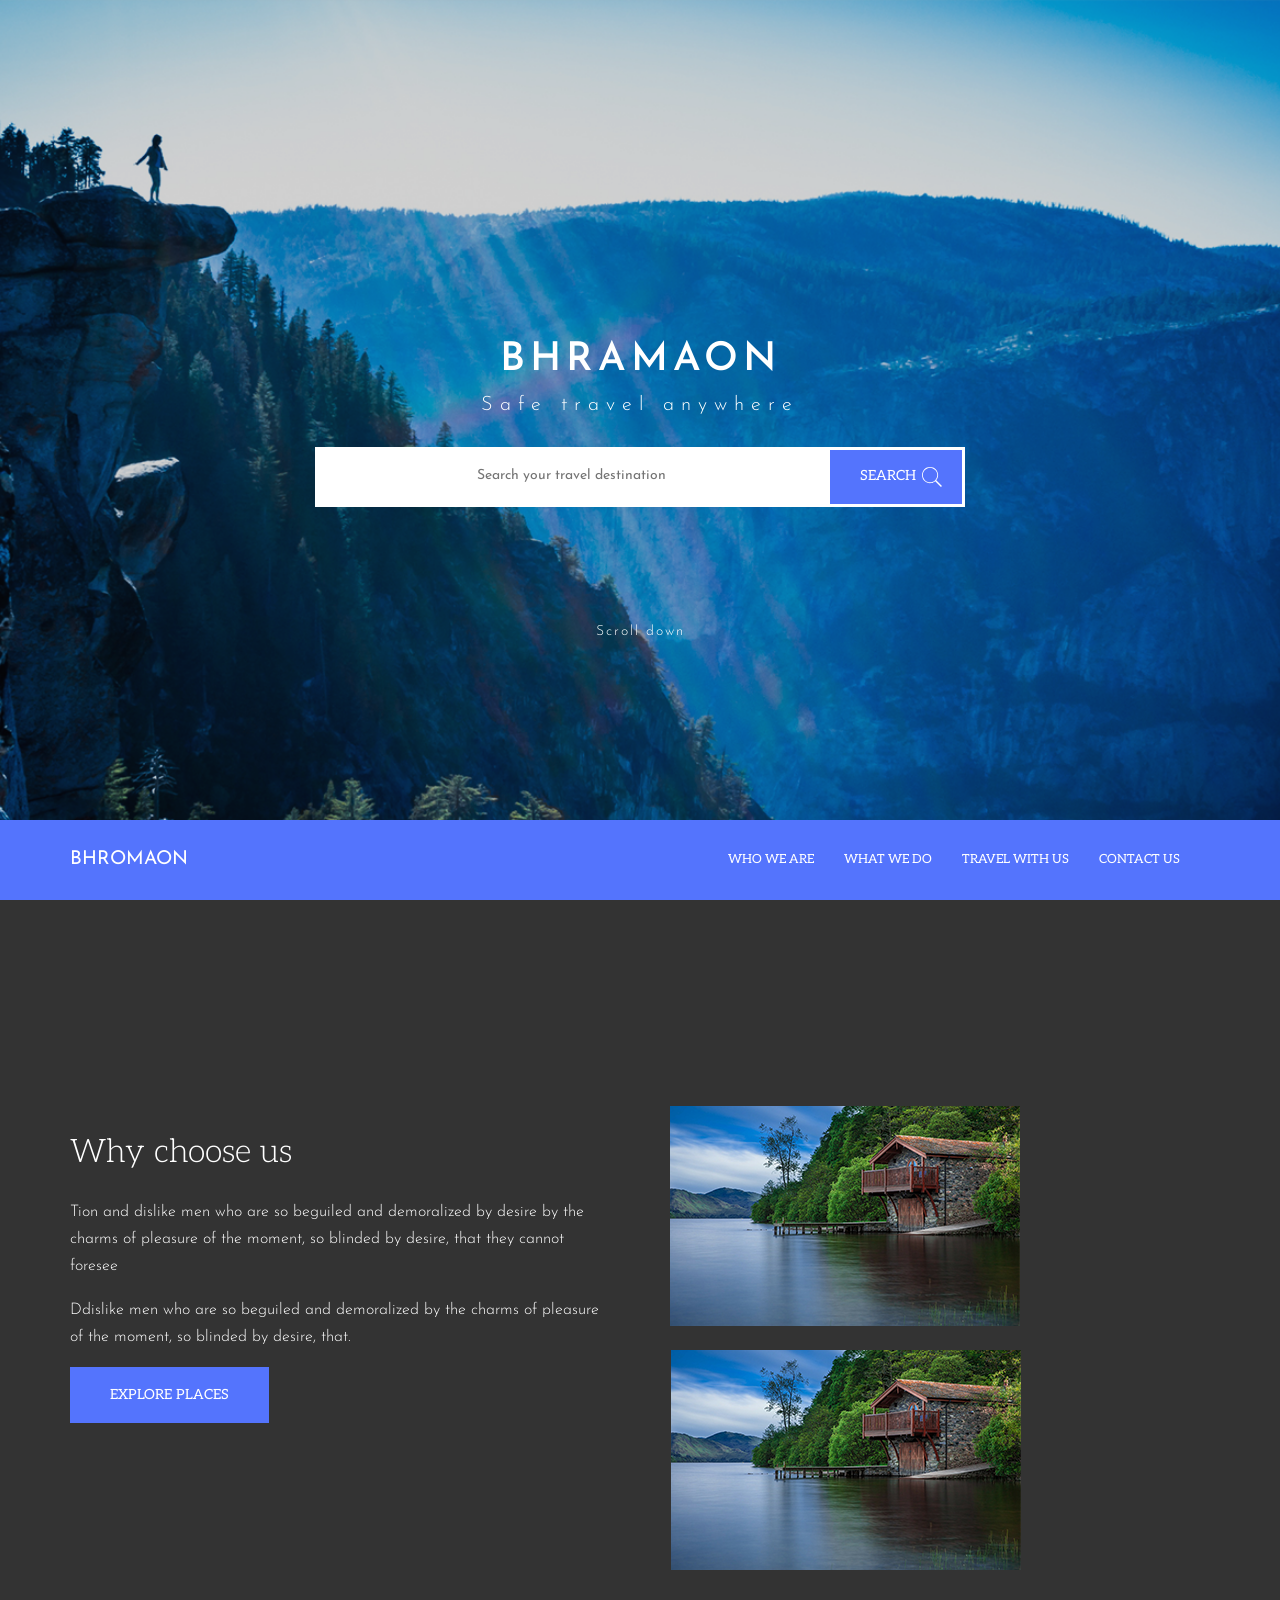
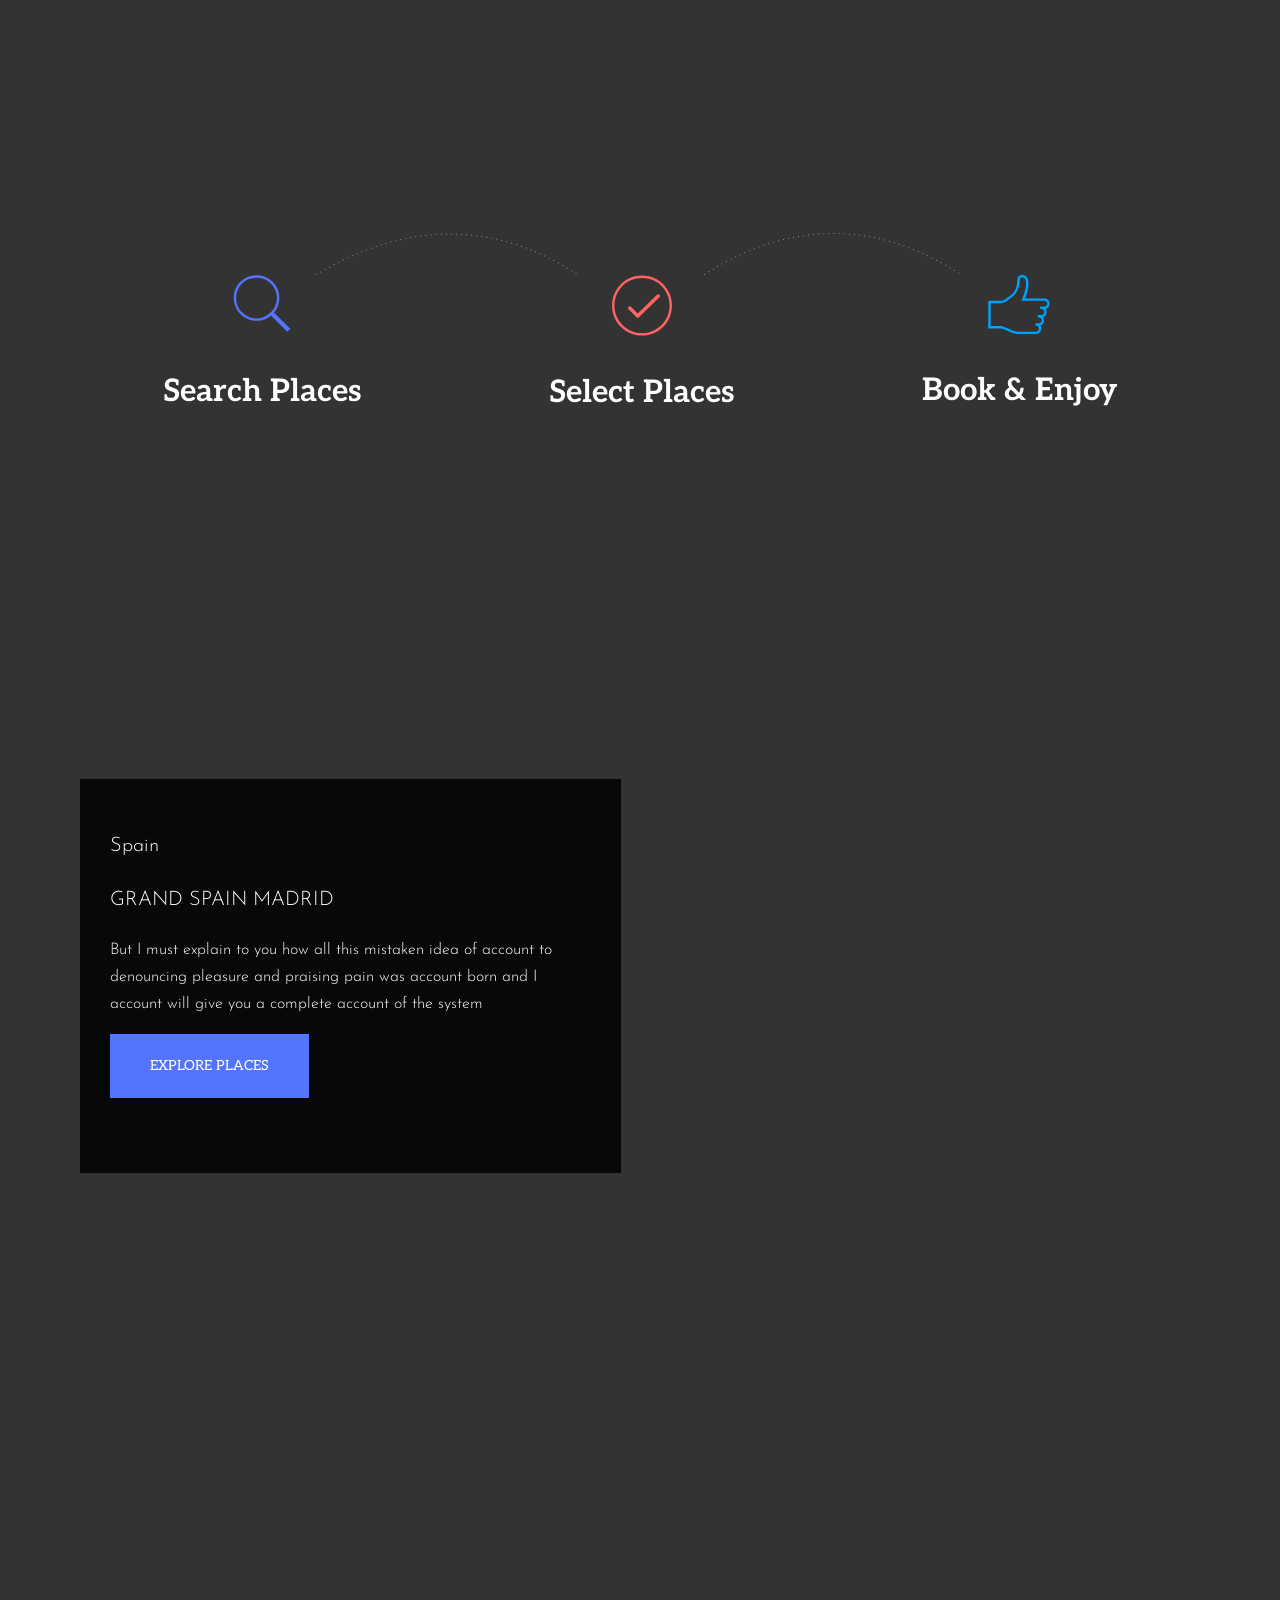
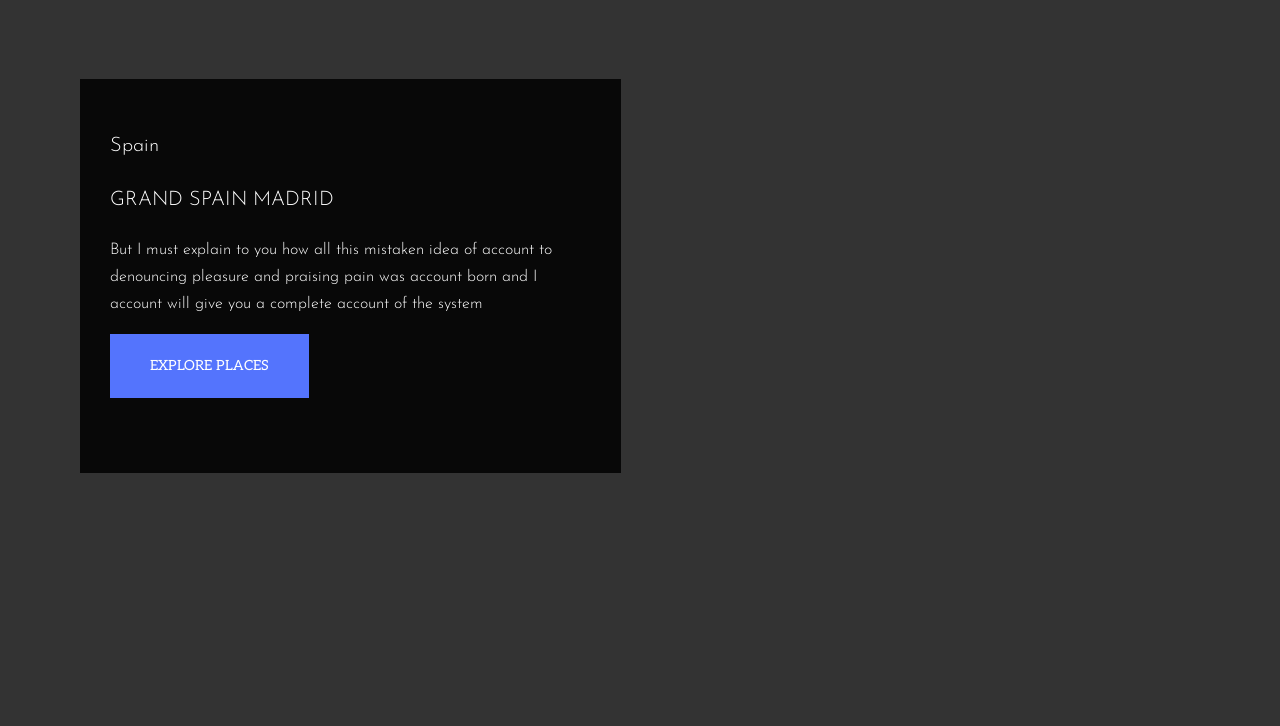
==== index.html @ 1f780def "first commit" ====
<!DOCTYPE html>
<html lang="en">
  <head>
    <meta charset="UTF-8" />
    <meta name="viewport" content="width=device-width, initial-scale=1.0" />
    <link
      rel="stylesheet"
      href="https://use.fontawesome.com/releases/v5.8.2/css/all.css"
    />
    <link rel="shortcut icon" href="favicon.ico" type="image/x-icon" />
    <link rel="stylesheet" href="./css/style.css" />
    <link
      href="https://fonts.googleapis.com/css2?family=Josefin+Sans:wght@300;400;600;700&display=swap"
      rel="stylesheet"
    />
    <link
      href="https://fonts.googleapis.com/css2?family=Aleo:wght@300;400&display=swap"
      rel="stylesheet"
    />
    <link rel="shortcut icon" href="favicon.ico" type="image/x-icon" />
    <link rel="stylesheet" href="./css/style.css" />
    <title>Document</title>
  </head>
  <body>
    <header
      class="header"
      style="background-image: url('pictures/header.png');"
    >
      <div class="container">
        <h1 class="header__title">
          Bhramaon <br />
          <span class="header__description">Safe travel anywhere</span>
        </h1>
        <div class="searchWrap">
          <form action="" class="search" method="POST">
            <input
              type="text"
              name=""
              id=""
              placeholder="Search your travel destination"
              class="search__input"
            />
            <button class="search__btn">
              search
              <svg width="20px" height="22px">
                <use xlink:href="#search"></use>
              </svg>
            </button>
          </form>
        </div>
        <div class="scroller">
          <a href="#" class="scroller__link">Scroll down</a>
        </div>
      </div>
    </header>
    <nav class="navigation">
      <div class="container">
        <a href="" class="navigation__logo-link">bhromaon</a>
        <ul class="navigation__list">
          <li class="navigation__item">
            <a href="" class="navigation__link">Who we are</a>
          </li>
          <li class="navigation__item">
            <a href="" class="navigation__link">What we do</a>
          </li>
          <li class="navigation__item">
            <a href="" class="navigation__link">Travel with us</a>
          </li>
          <li class="navigation__item">
            <a href="" class="navigation__link">Contact us</a>
          </li>
        </ul>
      </div>
    </nav>
    <section
      class="section section__first"
      style="background-image: url(pictures/section_2.png);"
    >
      <div class="container">
        <div class="row">
          <div class="col--1-2">
            <h2 class="section__title">Why choose us</h2>
            <p class="section__text">
              Tion and dislike men who are so beguiled and demoralized by desire
              by the charms of pleasure of the moment, so blinded by desire,
              that they cannot foresee
            </p>
            <p class="section__text">
              Ddislike men who are so beguiled and demoralized by the charms of
              pleasure of the moment, so blinded by desire, that.
            </p>
            <button class="btn">
              explore places
            </button>
          </div>
          <div class="col--1-2">
            <div class="imgWrap">
              <img
                src="pictures/section_2__img1.png"
                alt=""
                class="imgWrap__img"
              />
            </div>
            <div class="imgWrap imgWrap--right">
              <img
                src="pictures/section_2__img1.png"
                alt=""
                class="imgWrap__img"
              />
            </div>
          </div>
        </div>
      </div>
    </section>
    <div
      class="opportunities"
      style="background-image: url(pictures/Shape1.png);"
    >
      <div class="container">
        <div class="features">
          <div class="feature">
            <svg width="60px" height="60px" class="features__icon">
              <use xlink:href="#search-places"></use>
            </svg>
            <h3 class="features__title">Search Places</h3>
          </div>
          <div class="feature">
            <svg width="60px" height="61px" class="features__icon">
              <use xlink:href="#select-places"></use>
            </svg>
            <h3 class="features__title">Select Places</h3>
          </div>
          <div class="feature">
            <svg width="62px" height="59px" class="features__icon">
              <use xlink:href="#enjoy"></use>
            </svg>
            <h3 class="features__title">Book & Enjoy</h3>
          </div>
        </div>
      </div>
    </div>
    <section
      id="thirdSection"
      class="section section__second"
      style="background-image: url('pictures/section_3.png');"
    >
      <div class="container">
        <div class="info-wrap">
          <div class="info">
            <span class="info__country">
              Spain
            </span>
            <h3 class="info__title">
              Grand Spain Madrid
            </h3>
            <p class="info__description">
              But I must explain to you how all this mistaken idea of account to
              denouncing pleasure and praising pain was account born and I
              account will give you a complete account of the system
            </p>

            <a href="#" class="btn">explore places</a>
          </div>
        </div>
      </div>
    </section>
    <section
      id="thirdSection"
      class="section section__third"
      style="background-image: url('pictures/section_4.png');"
    >
      <div class="container">
        <div class="info-wrap">
          <div class="info">
            <span class="info__country">
              Spain
            </span>
            <h3 class="info__title">
              Grand Spain Madrid
            </h3>
            <p class="info__description">
              But I must explain to you how all this mistaken idea of account to
              denouncing pleasure and praising pain was account born and I
              account will give you a complete account of the system
            </p>

            <a href="#" class="btn">explore places</a>
          </div>
        </div>
      </div>
    </section>

    <svg style="display: none;">
      <symbol id="search">
        <path
          fill-rule="evenodd"
          fill="rgb(255, 255, 255)"
          d="M19.993,19.980 L18.949,21.027 L13.182,15.243 C12.850,15.542 12.486,15.809 12.088,16.041 C11.690,16.274 11.276,16.473 10.845,16.639 C10.414,16.806 9.958,16.931 9.478,17.013 C8.997,17.096 8.525,17.138 8.061,17.138 C6.934,17.138 5.881,16.922 4.904,16.490 C3.926,16.058 3.072,15.476 2.344,14.745 C1.614,14.014 1.043,13.158 0.629,12.177 C0.214,11.197 0.007,10.158 0.007,9.061 C0.007,7.931 0.214,6.876 0.629,5.895 C1.043,4.915 1.614,4.059 2.344,3.327 C3.072,2.596 3.926,2.023 4.904,1.607 C5.881,1.192 6.934,0.984 8.061,0.984 C9.155,0.984 10.190,1.192 11.168,1.607 C12.146,2.023 12.999,2.596 13.729,3.327 C14.457,4.059 15.038,4.915 15.469,5.895 C15.899,6.876 16.115,7.931 16.115,9.061 C16.115,9.527 16.073,10.000 15.991,10.482 C15.908,10.964 15.783,11.421 15.618,11.853 C15.452,12.285 15.253,12.700 15.021,13.099 C14.789,13.498 14.524,13.864 14.226,14.196 L19.993,19.980 L19.993,19.980 ZM0.852,9.061 C0.852,10.058 1.034,10.989 1.399,11.853 C1.763,12.717 2.277,13.482 2.940,14.146 C3.603,14.812 4.374,15.335 5.252,15.717 C6.130,16.099 7.067,16.290 8.061,16.290 C9.055,16.290 9.983,16.099 10.845,15.717 C11.707,15.335 12.469,14.812 13.132,14.146 C13.795,13.482 14.317,12.717 14.698,11.853 C15.079,10.989 15.270,10.058 15.270,9.061 C15.270,8.064 15.079,7.125 14.698,6.244 C14.317,5.364 13.795,4.591 13.132,3.926 C12.469,3.261 11.707,2.746 10.845,2.380 C9.983,2.015 9.055,1.831 8.061,1.831 C7.067,1.831 6.130,2.015 5.252,2.380 C4.374,2.746 3.603,3.261 2.940,3.926 C2.277,4.591 1.763,5.364 1.399,6.244 C1.034,7.125 0.852,8.064 0.852,9.061 L0.852,9.061 Z"
        />
      </symbol>

      <symbol id="arrow">
        <path
          d="M15.233 19.175l0.754 0.754 6.035-6.035-0.754-0.754-5.281 5.281-5.256-5.256-0.754 0.754 3.013 3.013z"
          fill="#000000"
        ></path>
      </symbol>

      <symbol id="search-places">
        <path
          fill-rule="evenodd"
          fill="rgb(84, 116, 253)"
          d="M57.266,53.812 L54.312,56.766 L38.000,40.453 C37.062,41.297 36.031,42.048 34.906,42.703 C33.781,43.360 32.608,43.922 31.391,44.391 C30.171,44.861 28.881,45.212 27.523,45.445 C26.163,45.680 24.827,45.797 23.516,45.797 C20.327,45.797 17.350,45.188 14.586,43.969 C11.820,42.751 9.405,41.110 7.344,39.047 C5.280,36.986 3.663,34.571 2.492,31.805 C1.319,29.040 0.734,26.109 0.734,23.016 C0.734,19.830 1.319,16.852 2.492,14.086 C3.663,11.322 5.280,8.907 7.344,6.844 C9.405,4.783 11.820,3.165 14.586,1.992 C17.350,0.821 20.327,0.234 23.516,0.234 C26.609,0.234 29.538,0.821 32.305,1.992 C35.069,3.165 37.484,4.783 39.547,6.844 C41.608,8.907 43.249,11.322 44.469,14.086 C45.686,16.852 46.297,19.830 46.297,23.016 C46.297,24.329 46.178,25.665 45.945,27.023 C45.710,28.383 45.359,29.673 44.891,30.890 C44.420,32.110 43.858,33.281 43.203,34.406 C42.546,35.531 41.797,36.564 40.953,37.500 L57.266,53.812 L57.266,53.812 ZM3.125,23.016 C3.125,25.828 3.639,28.454 4.672,30.890 C5.702,33.329 7.155,35.485 9.031,37.359 C10.905,39.236 13.085,40.712 15.570,41.789 C18.053,42.868 20.703,43.406 23.516,43.406 C26.328,43.406 28.952,42.868 31.391,41.789 C33.827,40.712 35.983,39.236 37.859,37.359 C39.734,35.485 41.210,33.329 42.289,30.890 C43.366,28.454 43.906,25.828 43.906,23.016 C43.906,20.203 43.366,17.555 42.289,15.070 C41.210,12.587 39.734,10.408 37.859,8.531 C35.983,6.657 33.827,5.204 31.391,4.172 C28.952,3.141 26.328,2.625 23.516,2.625 C20.703,2.625 18.053,3.141 15.570,4.172 C13.085,5.204 10.905,6.657 9.031,8.531 C7.155,10.408 5.702,12.587 4.672,15.070 C3.639,17.555 3.125,20.203 3.125,23.016 L3.125,23.016 Z"
        />
      </symbol>
      <symbol id="select-places">
        <path
          fill-rule="evenodd"
          fill="rgb(255, 99, 99)"
          d="M30.000,0.547 C34.124,0.547 38.016,1.320 41.672,2.867 C45.328,4.414 48.514,6.548 51.234,9.265 C53.952,11.986 56.086,15.172 57.633,18.828 C59.180,22.484 59.953,26.376 59.953,30.500 C59.953,34.626 59.180,38.515 57.633,42.172 C56.086,45.828 53.952,49.016 51.234,51.734 C48.514,54.454 45.328,56.586 41.672,58.133 C38.016,59.679 34.124,60.453 30.000,60.453 C25.873,60.453 21.984,59.679 18.328,58.133 C14.672,56.586 11.484,54.454 8.766,51.734 C6.045,49.016 3.914,45.828 2.367,42.172 C0.820,38.515 0.047,34.626 0.047,30.500 C0.047,26.376 0.820,22.484 2.367,18.828 C3.914,15.172 6.045,11.986 8.766,9.265 C11.484,6.548 14.672,4.414 18.328,2.867 C21.984,1.320 25.873,0.547 30.000,0.547 L30.000,0.547 ZM30.000,58.062 C33.843,58.062 37.429,57.337 40.758,55.883 C44.084,54.430 47.016,52.486 49.547,50.047 C51.984,47.516 53.928,44.587 55.383,41.258 C56.835,37.931 57.562,34.345 57.562,30.500 C57.562,26.657 56.835,23.071 55.383,19.742 C53.928,16.415 51.984,13.484 49.547,10.953 C47.016,8.516 44.084,6.572 40.758,5.117 C37.429,3.665 33.843,2.937 30.000,2.937 C26.155,2.937 22.569,3.665 19.242,5.117 C15.913,6.572 12.984,8.516 10.453,10.953 C8.014,13.484 6.070,16.415 4.617,19.742 C3.163,23.071 2.437,26.657 2.437,30.500 C2.437,34.345 3.163,37.931 4.617,41.258 C6.070,44.587 8.014,47.516 10.453,50.047 C12.984,52.486 15.913,54.430 19.242,55.883 C22.569,57.337 26.155,58.062 30.000,58.062 L30.000,58.062 ZM45.047,19.812 C45.328,19.439 45.726,19.250 46.242,19.250 C46.756,19.250 47.202,19.439 47.578,19.812 C47.859,20.188 48.000,20.634 48.000,21.148 C48.000,21.665 47.811,22.062 47.437,22.344 L26.906,42.312 C26.812,42.501 26.647,42.618 26.414,42.664 C26.179,42.712 25.968,42.734 25.781,42.734 C25.500,42.734 25.241,42.712 25.008,42.664 C24.773,42.618 24.608,42.501 24.516,42.312 L16.500,34.297 C16.124,33.923 15.938,33.477 15.938,32.961 C15.938,32.447 16.124,32.047 16.500,31.765 C16.781,31.392 17.179,31.203 17.695,31.203 C18.209,31.203 18.655,31.392 19.031,31.765 L25.781,38.515 L45.047,19.812 L45.047,19.812 Z"
        />
      </symbol>
      <symbol id="enjoy">
        <path
          fill-rule="evenodd"
          fill="rgb(0, 162, 255)"
          d="M61.586,28.656 C61.586,29.313 61.491,29.922 61.305,30.484 C61.116,31.047 60.834,31.563 60.461,32.031 C60.085,32.501 59.663,32.875 59.195,33.156 C58.725,33.437 58.211,33.672 57.648,33.859 C57.930,34.329 58.163,34.822 58.351,35.336 C58.538,35.852 58.633,36.439 58.633,37.094 C58.633,37.656 58.538,38.219 58.351,38.781 C58.163,39.344 57.930,39.860 57.648,40.328 C57.273,40.704 56.851,41.055 56.383,41.383 C55.912,41.712 55.445,41.969 54.977,42.156 C55.258,42.626 55.491,43.140 55.680,43.703 C55.866,44.266 55.961,44.828 55.961,45.391 C55.961,46.047 55.866,46.634 55.680,47.148 C55.491,47.665 55.258,48.157 54.977,48.625 C54.601,49.095 54.179,49.493 53.711,49.820 C53.241,50.150 52.726,50.361 52.164,50.453 C52.538,50.923 52.819,51.416 53.008,51.929 C53.195,52.446 53.289,53.033 53.289,53.687 C53.289,54.344 53.148,55.001 52.867,55.656 C52.586,56.313 52.210,56.876 51.742,57.344 C51.180,57.814 50.569,58.187 49.914,58.469 C49.257,58.750 48.554,58.890 47.805,58.890 L29.242,58.890 C28.585,58.890 27.836,58.798 26.992,58.609 C26.148,58.423 25.256,58.141 24.320,57.766 C23.382,57.484 22.444,57.133 21.508,56.711 C20.570,56.289 19.631,55.891 18.695,55.515 C17.570,55.047 16.467,54.580 15.391,54.109 C14.312,53.641 13.538,53.406 13.070,53.406 L0.273,53.406 L0.273,25.984 L1.398,25.844 C6.742,25.844 10.398,25.844 12.367,25.844 C13.211,25.844 13.984,25.751 14.687,25.562 C15.391,25.376 16.116,25.000 16.867,24.437 C17.711,23.969 18.671,23.312 19.750,22.469 C20.827,21.625 22.116,20.594 23.617,19.375 C26.522,16.938 28.234,13.890 28.750,10.234 C29.264,6.578 29.523,4.469 29.523,3.906 C29.523,3.344 29.664,2.805 29.945,2.289 C30.226,1.775 30.600,1.375 31.070,1.094 C31.538,0.720 32.030,0.461 32.547,0.320 C33.061,0.179 33.553,0.109 34.023,0.109 C34.773,0.109 35.522,0.204 36.273,0.390 C37.023,0.579 37.726,1.001 38.383,1.656 C39.038,2.313 39.554,3.181 39.930,4.258 C40.303,5.337 40.492,6.767 40.492,8.547 C40.492,10.142 40.373,11.665 40.141,13.117 C39.906,14.572 39.600,15.954 39.226,17.266 C38.945,18.579 38.594,19.775 38.172,20.851 C37.750,21.930 37.398,22.844 37.117,23.594 L56.242,23.594 C57.086,23.594 57.811,23.712 58.422,23.945 C59.031,24.180 59.617,24.532 60.180,25.000 C60.648,25.470 60.999,26.009 61.234,26.617 C61.467,27.228 61.586,27.907 61.586,28.656 L61.586,28.656 L61.586,28.656 ZM56.242,31.609 C56.710,31.609 57.132,31.539 57.508,31.398 C57.881,31.258 58.163,31.047 58.351,30.765 C58.633,30.484 58.866,30.181 59.055,29.852 C59.241,29.524 59.336,29.126 59.336,28.656 C59.336,27.907 59.055,27.250 58.492,26.687 C57.930,26.125 57.178,25.844 56.242,25.844 L47.805,25.844 C47.805,25.938 47.805,25.938 47.805,25.844 L33.320,25.844 L34.164,24.156 C36.788,17.687 38.102,12.484 38.102,8.547 C38.102,5.453 37.585,3.649 36.555,3.133 C35.522,2.618 34.678,2.359 34.023,2.359 C33.742,2.359 33.320,2.500 32.758,2.781 C32.195,3.062 31.914,3.438 31.914,3.906 C31.914,4.469 31.866,5.407 31.773,6.719 C31.679,8.033 31.398,9.531 30.930,11.219 C30.459,12.906 29.780,14.642 28.891,16.422 C27.999,18.204 26.757,19.751 25.164,21.062 C23.569,22.376 22.233,23.477 21.156,24.367 C20.077,25.259 19.069,25.984 18.133,26.547 C17.194,27.109 16.256,27.531 15.320,27.812 C14.382,28.094 13.398,28.234 12.367,28.234 C11.616,28.234 10.796,28.234 9.906,28.234 C9.014,28.234 8.100,28.234 7.164,28.234 C6.320,28.234 5.498,28.234 4.703,28.234 C3.905,28.234 3.227,28.234 2.664,28.234 L2.664,51.016 L13.070,51.016 C13.725,51.016 14.593,51.226 15.672,51.648 C16.748,52.070 18.084,52.611 19.680,53.265 C20.429,53.641 21.248,54.039 22.141,54.461 C23.030,54.883 23.898,55.234 24.742,55.515 C25.678,55.797 26.522,56.056 27.273,56.289 C28.023,56.524 28.680,56.641 29.242,56.641 L44.851,56.641 L47.805,56.641 C48.273,56.641 48.695,56.548 49.070,56.359 C49.444,56.172 49.773,55.937 50.055,55.656 C50.336,55.469 50.547,55.188 50.687,54.812 C50.828,54.439 50.898,54.063 50.898,53.687 C50.898,53.219 50.828,52.822 50.687,52.492 C50.547,52.165 50.336,51.859 50.055,51.578 C49.773,51.297 49.444,51.086 49.070,50.945 C48.695,50.805 48.273,50.734 47.805,50.734 L47.523,50.734 L47.523,48.344 L50.758,48.344 C51.131,48.344 51.507,48.273 51.883,48.133 C52.256,47.992 52.586,47.781 52.867,47.500 C53.054,47.219 53.241,46.891 53.430,46.516 C53.616,46.142 53.711,45.766 53.711,45.391 C53.711,45.017 53.616,44.641 53.430,44.266 C53.241,43.892 53.054,43.562 52.867,43.281 C52.586,43.094 52.256,42.907 51.883,42.719 C51.507,42.532 51.131,42.437 50.758,42.437 L49.773,42.437 L49.773,40.047 L53.289,40.047 C53.663,40.047 54.038,39.976 54.414,39.836 C54.788,39.695 55.117,39.484 55.398,39.203 C55.680,38.922 55.912,38.594 56.102,38.219 C56.288,37.845 56.383,37.469 56.383,37.094 C56.383,36.626 56.288,36.204 56.102,35.828 C55.912,35.454 55.680,35.173 55.398,34.984 C55.117,34.703 54.788,34.470 54.414,34.281 C54.038,34.094 53.663,34.000 53.289,34.000 L52.164,34.000 L52.164,31.609 L56.242,31.609 L56.242,31.609 L56.242,31.609 L56.242,31.609 L56.242,31.609 Z"
        />
      </symbol>
    </svg>
  </body>
</html>
---- css/style.css ----
/*! normalize.css v8.0.1 | MIT License | github.com/necolas/normalize.css */html{line-height:1.15;-webkit-text-size-adjust:100%}body{margin:0}main{display:block}h1{font-size:2em;margin:0.67em 0}hr{-webkit-box-sizing:content-box;box-sizing:content-box;height:0;overflow:visible}pre{font-family:monospace, monospace;font-size:1em}a{background-color:transparent}abbr[title]{border-bottom:none;text-decoration:underline;-webkit-text-decoration:underline dotted;text-decoration:underline dotted}b,strong{font-weight:bolder}code,kbd,samp{font-family:monospace, monospace;font-size:1em}small{font-size:80%}sub,sup{font-size:75%;line-height:0;position:relative;vertical-align:baseline}sub{bottom:-0.25em}sup{top:-0.5em}img{border-style:none}button,input,optgroup,select,textarea{font-family:inherit;font-size:100%;line-height:1.15;margin:0}button,input{overflow:visible}button,select{text-transform:none}button,[type="button"],[type="reset"],[type="submit"]{-webkit-appearance:button}button::-moz-focus-inner,[type="button"]::-moz-focus-inner,[type="reset"]::-moz-focus-inner,[type="submit"]::-moz-focus-inner{border-style:none;padding:0}button:-moz-focusring,[type="button"]:-moz-focusring,[type="reset"]:-moz-focusring,[type="submit"]:-moz-focusring{outline:1px dotted ButtonText}fieldset{padding:0.35em 0.75em 0.625em}legend{-webkit-box-sizing:border-box;box-sizing:border-box;color:inherit;display:table;max-width:100%;padding:0;white-space:normal}progress{vertical-align:baseline}textarea{overflow:auto}[type="checkbox"],[type="radio"]{-webkit-box-sizing:border-box;box-sizing:border-box;padding:0}[type="number"]::-webkit-inner-spin-button,[type="number"]::-webkit-outer-spin-button{height:auto}[type="search"]{-webkit-appearance:textfield;outline-offset:-2px}[type="search"]::-webkit-search-decoration{-webkit-appearance:none}::-webkit-file-upload-button{-webkit-appearance:button;font:inherit}details{display:block}summary{display:list-item}template{display:none}[hidden]{display:none}*{-webkit-box-sizing:border-box;box-sizing:border-box}html,body{height:100%}html{font:10px "Josefin Sans",sans-serif}body{font-family:"Josefin Sans",sans-serif;font-size:1.4rem;line-height:1.7;font-weight:400;color:#333;padding:0;background-color:#333;margin:0}.container{max-width:1170px;width:100%;margin:0 auto;padding:15px;text-align:center;color:#fff}a,button{-webkit-transition:all 0.3s ease-in;-o-transition:all 0.3s ease-in;transition:all 0.3s ease-in;text-decoration:none}ul{padding:0;list-style:none}.section{background-attachment:fixed;background-position:center;background-repeat:no-repeat;background-size:cover;display:-webkit-box;display:-ms-flexbox;display:flex;-webkit-box-orient:vertical;-webkit-box-direction:normal;-ms-flex-direction:column;flex-direction:column;-webkit-box-pack:center;-ms-flex-pack:center;justify-content:center}.section__title{font-size:calc( 26px + 10 * ((100vw - 320px) / 1480));font-weight:300;white-space:nowrap;font-family:"Aleo",serif;line-height:normal}.section__text{font-family:"Josefin Sans",sans-serif;font-size:16px;font-weight:300}.section__first{min-height:100vh}.section__second{display:-webkit-box;display:-ms-flexbox;display:flex;-webkit-box-align:center;-ms-flex-align:center;align-items:center;min-height:100vh}.section__third{display:-webkit-box;display:-ms-flexbox;display:flex;-webkit-box-align:center;-ms-flex-align:center;align-items:center;min-height:100vh}.header{position:relative;height:calc(100% - 80px);background-attachment:fixed;background-position:center;background-repeat:no-repeat;background-size:cover;display:-webkit-box;display:-ms-flexbox;display:flex;-webkit-box-orient:vertical;-webkit-box-direction:normal;-ms-flex-direction:column;flex-direction:column;-webkit-box-pack:center;-ms-flex-pack:center;justify-content:center}.header__title{text-transform:uppercase;font-size:calc( 24px + 24 * ((100vw - 320px) / 1480));font-weight:600;white-space:nowrap;letter-spacing:5px;line-height:normal}.header__description{font-size:calc( 16px + 6 * ((100vw - 320px) / 1480));letter-spacing:7px;font-weight:300;text-transform:none}.searchWrap{display:-webkit-box;display:-ms-flexbox;display:flex;-webkit-box-pack:center;-ms-flex-pack:center;justify-content:center}.search{background-color:#fff;max-width:650px;width:100%;display:-webkit-box;display:-ms-flexbox;display:flex;-webkit-box-pack:justify;-ms-flex-pack:justify;justify-content:space-between;height:60px}.search__input{max-width:650px;width:100%;border:none;outline:none;text-align:center}.search__btn{background-color:#5474fd;color:#fff;margin:3px;padding:10px 20px 10px 30px;display:-webkit-box;display:-ms-flexbox;display:flex;-webkit-box-align:center;-ms-flex-align:center;align-items:center;text-transform:uppercase;font-family:"Aleo",serif;font-size:1.4rem;cursor:pointer;border:none}.search__btn svg{margin-left:6px}.scroller{position:absolute;left:50%;-webkit-transform:translate(-50%, -50%);-ms-transform:translate(-50%, -50%);-o-transform:translate(-50%, -50%);transform:translate(-50%, -50%);bottom:20%}.scroller__link{color:#fff;font-family:"Josefin Sans",sans-serif;font-weight:300;letter-spacing:2px;font-size:14px}.navigation{height:80px;background-color:#5474fd}.navigation .container{display:-webkit-box;display:-ms-flexbox;display:flex;-webkit-box-pack:justify;-ms-flex-pack:justify;justify-content:space-between;-webkit-box-align:center;-ms-flex-align:center;align-items:center;height:100%}.navigation__logo-link{color:#fff;text-transform:uppercase;font-size:calc( 10px + 14 * ((100vw - 320px) / 1480))}.navigation__list{display:-webkit-box;display:-ms-flexbox;display:flex}.navigation__item{display:inline-block;margin-right:30px}.navigation__link{font-family:"Aleo",serif;color:#fff;text-transform:uppercase;font-size:calc( 10px + 4 * ((100vw - 320px) / 1480));position:relative;cursor:pointer}.navigation__link::after{display:block;position:absolute;left:0;width:0;height:2px;background-color:#00a650;content:"";-webkit-transition:width 0.3s ease-out;-o-transition:width 0.3s ease-out;transition:width 0.3s ease-out}.navigation__link:hover:after,.navigation__link:focus:after{width:100%}.row{display:-webkit-box;display:-ms-flexbox;display:flex;-webkit-box-pack:justify;-ms-flex-pack:justify;justify-content:space-between}@media screen and (max-width: 1030px){.row{-webkit-box-orient:vertical;-webkit-box-direction:normal;-ms-flex-direction:column;flex-direction:column;-webkit-box-pack:space-evenly;-ms-flex-pack:space-evenly;justify-content:space-evenly;-webkit-box-align:center;-ms-flex-align:center;align-items:center}}.col--1-2{text-align:left;max-width:540px;width:100%}.imgWrap{max-width:351px;width:100%;margin-bottom:15px}.imgWrap__img{max-width:100%}.imgWrap--right{text-align:right}@media screen and (max-width: 550px){.imgWrap{margin:0 auto !important}}.btn{display:inline-block;padding:20px 40px;font-family:"Aleo",serif;text-transform:uppercase;background-color:#5474fd;border:none;color:#fff;margin-bottom:25px}.btn:hover{background:#fff;color:#3a7999;-webkit-box-shadow:inset 0 0 0 3px #5474fd;box-shadow:inset 0 0 0 3px #5474fd}@media screen and (max-width: 550px){.btn{margin:25px auto}}.opportunities{background-repeat:no-repeat;padding:60px 0;background-position:49% 14.2%;background-color:#333333}@media screen and (max-width: 1050px){.opportunities{background-image:none !important}}.features{display:-webkit-box;display:-ms-flexbox;display:flex;-ms-flex-pack:distribute;justify-content:space-around;-ms-flex-wrap:wrap;flex-wrap:wrap;color:#fff}.features__title{font-family:Aleo, serif;font-size:calc( 22px + 14 * ((100vw - 320px) / 1480))}.feature{background-color:#333333;display:-webkit-box;display:-ms-flexbox;display:flex;-webkit-box-orient:vertical;-webkit-box-direction:normal;-ms-flex-direction:column;flex-direction:column;-webkit-box-align:center;-ms-flex-align:center;align-items:center}.info-wrap{max-width:541px;margin:10px}.info{width:100%;padding:50px 30px;text-align:left;background-color:rgba(0,0,0,0.85);font-family:"Josefin Sans", sans-serif}.info__country{font-size:20px;font-weight:300}.info__title{text-transform:uppercase;font-size:20px;font-weight:300}.info__description{font-size:16px;font-weight:300}
---- css/style.css ----
/*! normalize.css v8.0.1 | MIT License | github.com/necolas/normalize.css */html{line-height:1.15;-webkit-text-size-adjust:100%}body{margin:0}main{display:block}h1{font-size:2em;margin:0.67em 0}hr{-webkit-box-sizing:content-box;box-sizing:content-box;height:0;overflow:visible}pre{font-family:monospace, monospace;font-size:1em}a{background-color:transparent}abbr[title]{border-bottom:none;text-decoration:underline;-webkit-text-decoration:underline dotted;text-decoration:underline dotted}b,strong{font-weight:bolder}code,kbd,samp{font-family:monospace, monospace;font-size:1em}small{font-size:80%}sub,sup{font-size:75%;line-height:0;position:relative;vertical-align:baseline}sub{bottom:-0.25em}sup{top:-0.5em}img{border-style:none}button,input,optgroup,select,textarea{font-family:inherit;font-size:100%;line-height:1.15;margin:0}button,input{overflow:visible}button,select{text-transform:none}button,[type="button"],[type="reset"],[type="submit"]{-webkit-appearance:button}button::-moz-focus-inner,[type="button"]::-moz-focus-inner,[type="reset"]::-moz-focus-inner,[type="submit"]::-moz-focus-inner{border-style:none;padding:0}button:-moz-focusring,[type="button"]:-moz-focusring,[type="reset"]:-moz-focusring,[type="submit"]:-moz-focusring{outline:1px dotted ButtonText}fieldset{padding:0.35em 0.75em 0.625em}legend{-webkit-box-sizing:border-box;box-sizing:border-box;color:inherit;display:table;max-width:100%;padding:0;white-space:normal}progress{vertical-align:baseline}textarea{overflow:auto}[type="checkbox"],[type="radio"]{-webkit-box-sizing:border-box;box-sizing:border-box;padding:0}[type="number"]::-webkit-inner-spin-button,[type="number"]::-webkit-outer-spin-button{height:auto}[type="search"]{-webkit-appearance:textfield;outline-offset:-2px}[type="search"]::-webkit-search-decoration{-webkit-appearance:none}::-webkit-file-upload-button{-webkit-appearance:button;font:inherit}details{display:block}summary{display:list-item}template{display:none}[hidden]{display:none}*{-webkit-box-sizing:border-box;box-sizing:border-box}html,body{height:100%}html{font:10px "Josefin Sans",sans-serif}body{font-family:"Josefin Sans",sans-serif;font-size:1.4rem;line-height:1.7;font-weight:400;color:#333;padding:0;background-color:#333;margin:0}.container{max-width:1170px;width:100%;margin:0 auto;padding:15px;text-align:center;color:#fff}a,button{-webkit-transition:all 0.3s ease-in;-o-transition:all 0.3s ease-in;transition:all 0.3s ease-in;text-decoration:none}ul{padding:0;list-style:none}.section{background-attachment:fixed;background-position:center;background-repeat:no-repeat;background-size:cover;display:-webkit-box;display:-ms-flexbox;display:flex;-webkit-box-orient:vertical;-webkit-box-direction:normal;-ms-flex-direction:column;flex-direction:column;-webkit-box-pack:center;-ms-flex-pack:center;justify-content:center}.section__title{font-size:calc( 26px + 10 * ((100vw - 320px) / 1480));font-weight:300;white-space:nowrap;font-family:"Aleo",serif;line-height:normal}.section__text{font-family:"Josefin Sans",sans-serif;font-size:16px;font-weight:300}.section__first{min-height:100vh}.section__second{display:-webkit-box;display:-ms-flexbox;display:flex;-webkit-box-align:center;-ms-flex-align:center;align-items:center;min-height:100vh}.section__third{display:-webkit-box;display:-ms-flexbox;display:flex;-webkit-box-align:center;-ms-flex-align:center;align-items:center;min-height:100vh}.header{position:relative;height:calc(100% - 80px);background-attachment:fixed;background-position:center;background-repeat:no-repeat;background-size:cover;display:-webkit-box;display:-ms-flexbox;display:flex;-webkit-box-orient:vertical;-webkit-box-direction:normal;-ms-flex-direction:column;flex-direction:column;-webkit-box-pack:center;-ms-flex-pack:center;justify-content:center}.header__title{text-transform:uppercase;font-size:calc( 24px + 24 * ((100vw - 320px) / 1480));font-weight:600;white-space:nowrap;letter-spacing:5px;line-height:normal}.header__description{font-size:calc( 16px + 6 * ((100vw - 320px) / 1480));letter-spacing:7px;font-weight:300;text-transform:none}.searchWrap{display:-webkit-box;display:-ms-flexbox;display:flex;-webkit-box-pack:center;-ms-flex-pack:center;justify-content:center}.search{background-color:#fff;max-width:650px;width:100%;display:-webkit-box;display:-ms-flexbox;display:flex;-webkit-box-pack:justify;-ms-flex-pack:justify;justify-content:space-between;height:60px}.search__input{max-width:650px;width:100%;border:none;outline:none;text-align:center}.search__btn{background-color:#5474fd;color:#fff;margin:3px;padding:10px 20px 10px 30px;display:-webkit-box;display:-ms-flexbox;display:flex;-webkit-box-align:center;-ms-flex-align:center;align-items:center;text-transform:uppercase;font-family:"Aleo",serif;font-size:1.4rem;cursor:pointer;border:none}.search__btn svg{margin-left:6px}.scroller{position:absolute;left:50%;-webkit-transform:translate(-50%, -50%);-ms-transform:translate(-50%, -50%);-o-transform:translate(-50%, -50%);transform:translate(-50%, -50%);bottom:20%}.scroller__link{color:#fff;font-family:"Josefin Sans",sans-serif;font-weight:300;letter-spacing:2px;font-size:14px}.navigation{height:80px;background-color:#5474fd}.navigation .container{display:-webkit-box;display:-ms-flexbox;display:flex;-webkit-box-pack:justify;-ms-flex-pack:justify;justify-content:space-between;-webkit-box-align:center;-ms-flex-align:center;align-items:center;height:100%}.navigation__logo-link{color:#fff;text-transform:uppercase;font-size:calc( 10px + 14 * ((100vw - 320px) / 1480))}.navigation__list{display:-webkit-box;display:-ms-flexbox;display:flex}.navigation__item{display:inline-block;margin-right:30px}.navigation__link{font-family:"Aleo",serif;color:#fff;text-transform:uppercase;font-size:calc( 10px + 4 * ((100vw - 320px) / 1480));position:relative;cursor:pointer}.navigation__link::after{display:block;position:absolute;left:0;width:0;height:2px;background-color:#00a650;content:"";-webkit-transition:width 0.3s ease-out;-o-transition:width 0.3s ease-out;transition:width 0.3s ease-out}.navigation__link:hover:after,.navigation__link:focus:after{width:100%}.row{display:-webkit-box;display:-ms-flexbox;display:flex;-webkit-box-pack:justify;-ms-flex-pack:justify;justify-content:space-between}@media screen and (max-width: 1030px){.row{-webkit-box-orient:vertical;-webkit-box-direction:normal;-ms-flex-direction:column;flex-direction:column;-webkit-box-pack:space-evenly;-ms-flex-pack:space-evenly;justify-content:space-evenly;-webkit-box-align:center;-ms-flex-align:center;align-items:center}}.col--1-2{text-align:left;max-width:540px;width:100%}.imgWrap{max-width:351px;width:100%;margin-bottom:15px}.imgWrap__img{max-width:100%}.imgWrap--right{text-align:right}@media screen and (max-width: 550px){.imgWrap{margin:0 auto !important}}.btn{display:inline-block;padding:20px 40px;font-family:"Aleo",serif;text-transform:uppercase;background-color:#5474fd;border:none;color:#fff;margin-bottom:25px}.btn:hover{background:#fff;color:#3a7999;-webkit-box-shadow:inset 0 0 0 3px #5474fd;box-shadow:inset 0 0 0 3px #5474fd}@media screen and (max-width: 550px){.btn{margin:25px auto}}.opportunities{background-repeat:no-repeat;padding:60px 0;background-position:49% 14.2%;background-color:#333333}@media screen and (max-width: 1050px){.opportunities{background-image:none !important}}.features{display:-webkit-box;display:-ms-flexbox;display:flex;-ms-flex-pack:distribute;justify-content:space-around;-ms-flex-wrap:wrap;flex-wrap:wrap;color:#fff}.features__title{font-family:Aleo, serif;font-size:calc( 22px + 14 * ((100vw - 320px) / 1480))}.feature{background-color:#333333;display:-webkit-box;display:-ms-flexbox;display:flex;-webkit-box-orient:vertical;-webkit-box-direction:normal;-ms-flex-direction:column;flex-direction:column;-webkit-box-align:center;-ms-flex-align:center;align-items:center}.info-wrap{max-width:541px;margin:10px}.info{width:100%;padding:50px 30px;text-align:left;background-color:rgba(0,0,0,0.85);font-family:"Josefin Sans", sans-serif}.info__country{font-size:20px;font-weight:300}.info__title{text-transform:uppercase;font-size:20px;font-weight:300}.info__description{font-size:16px;font-weight:300}
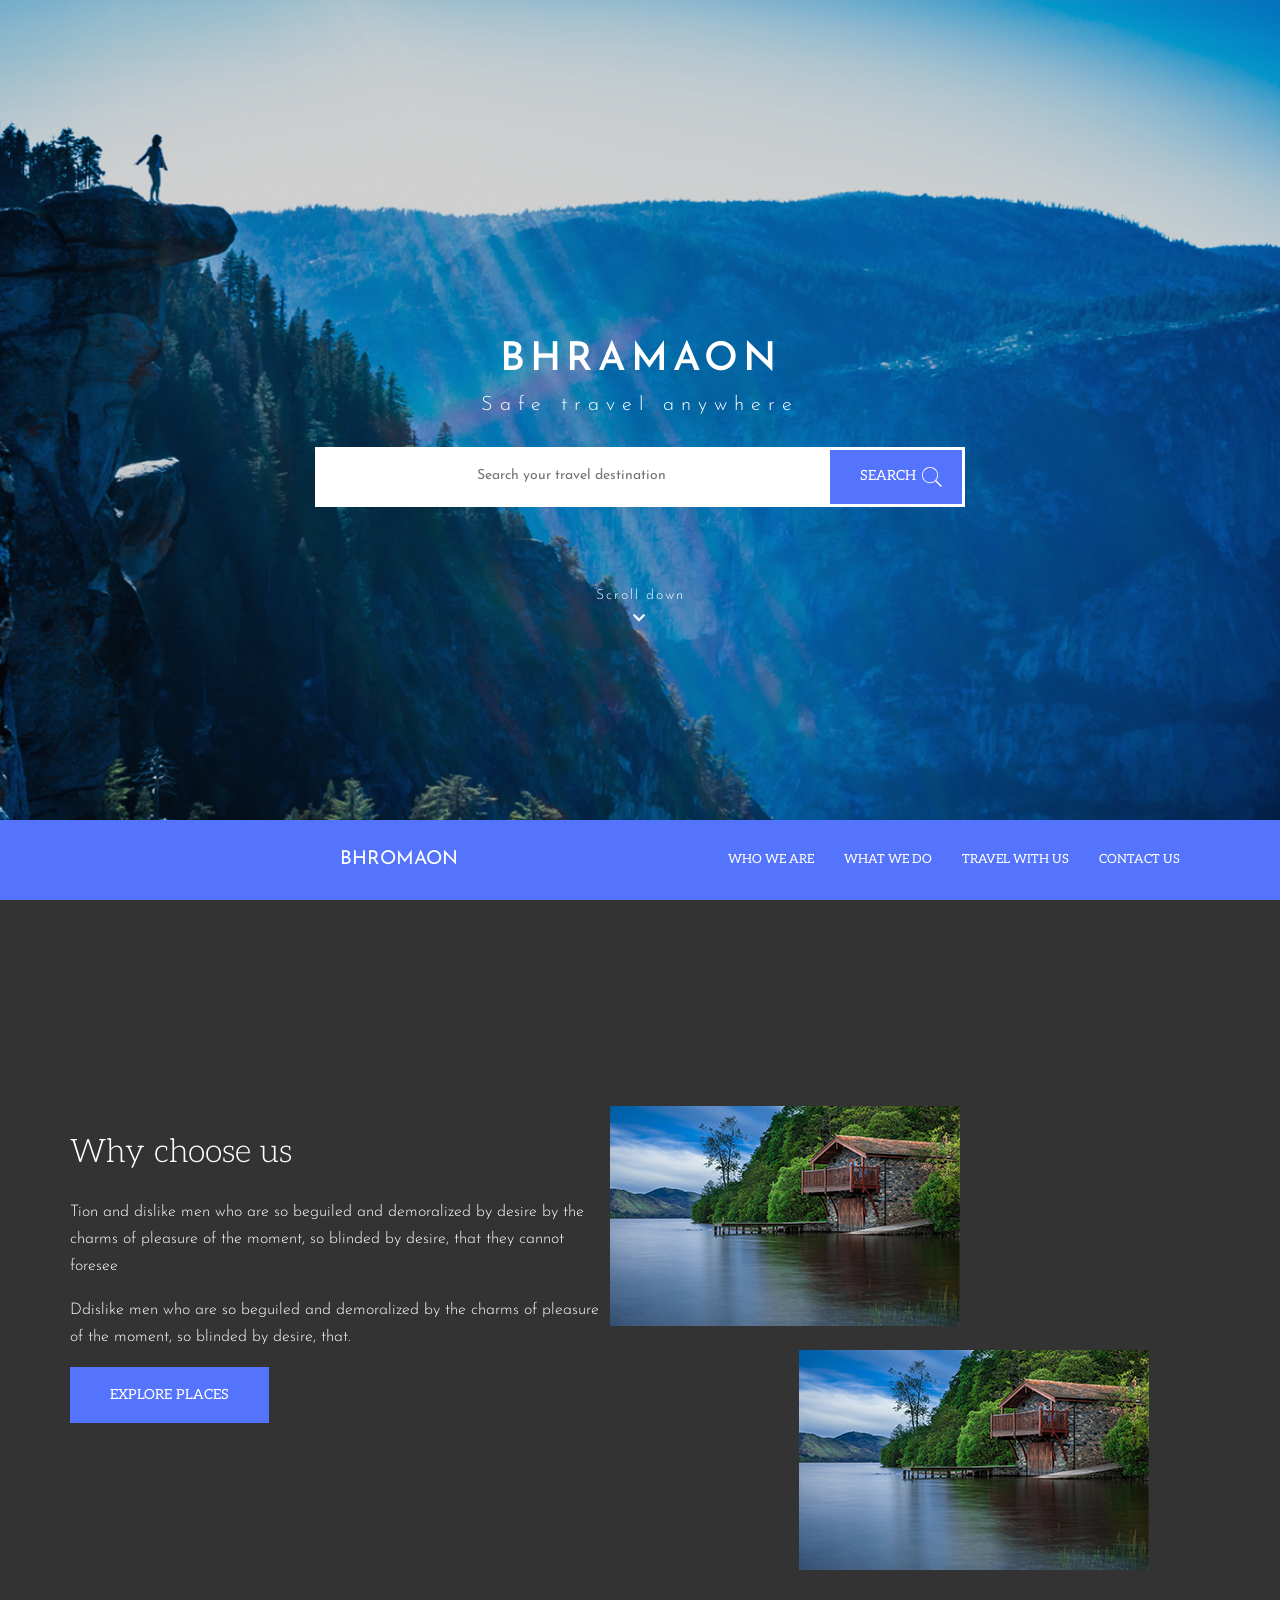
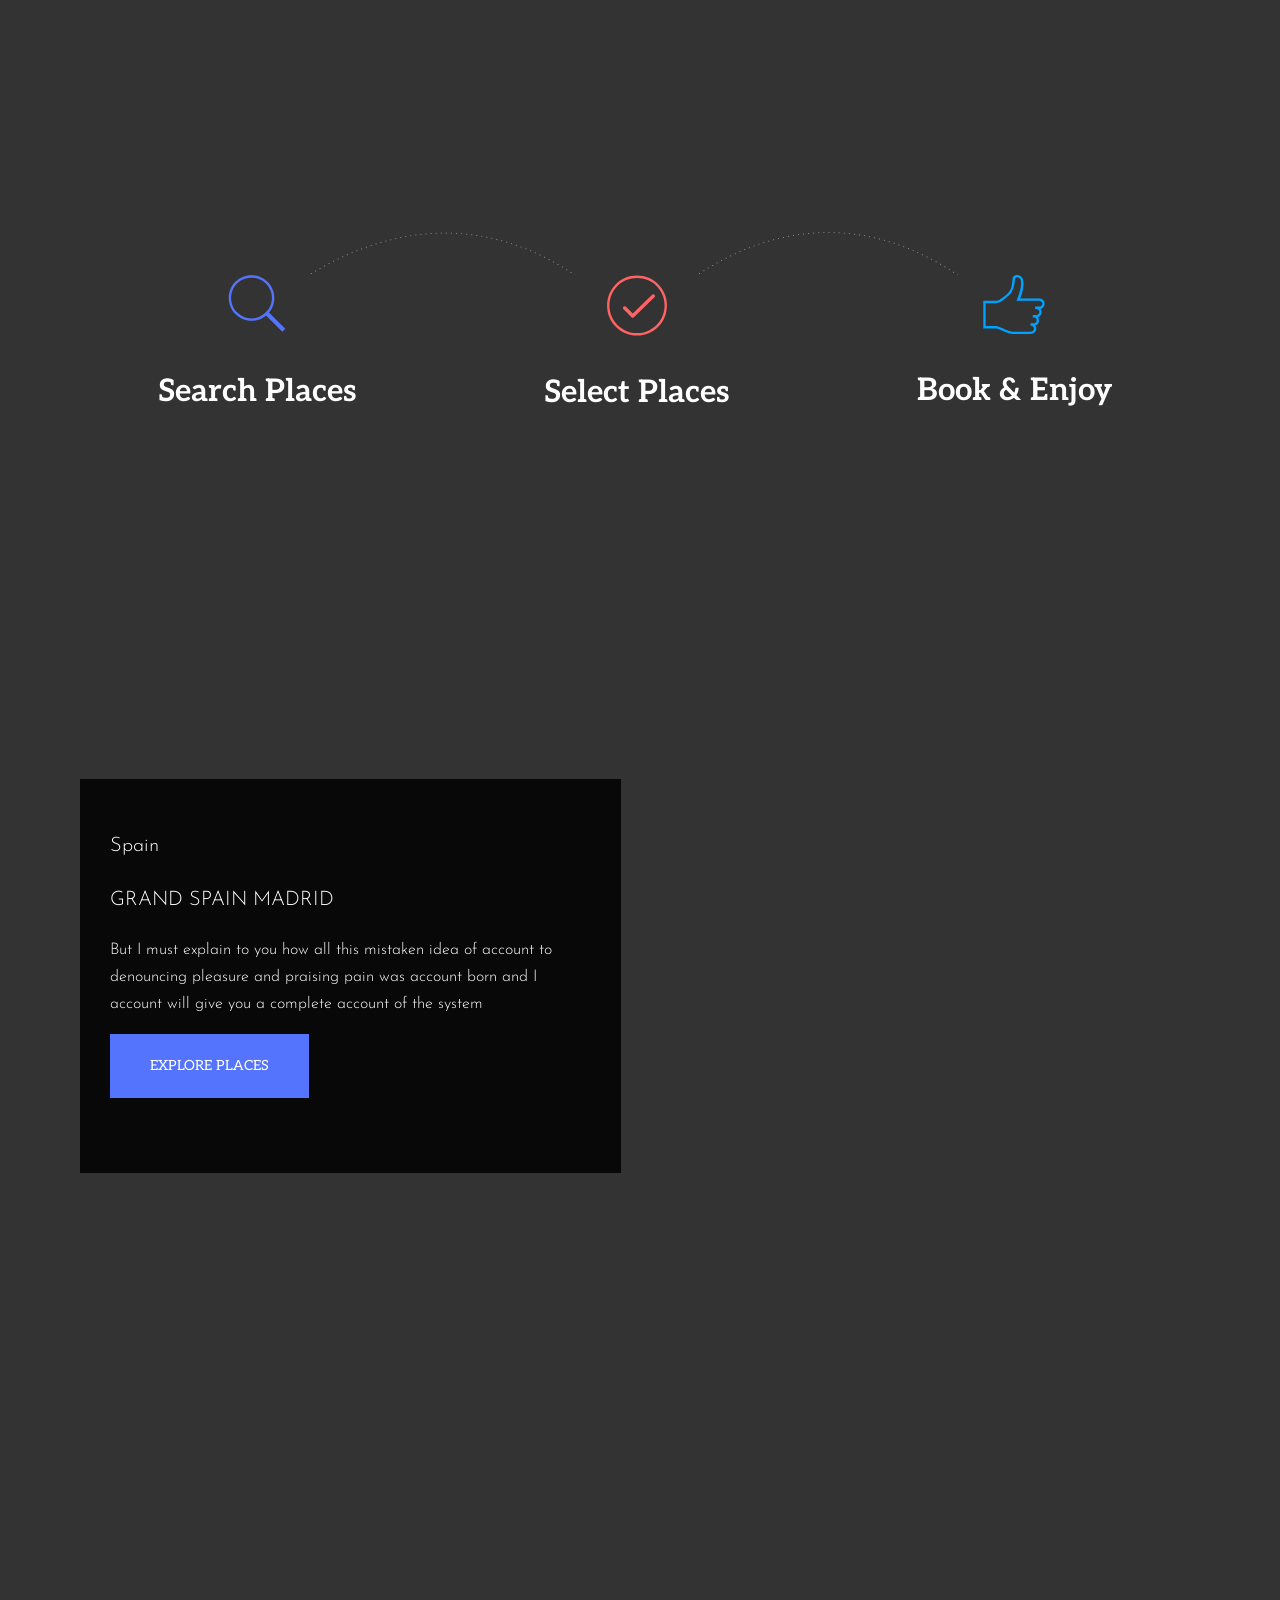
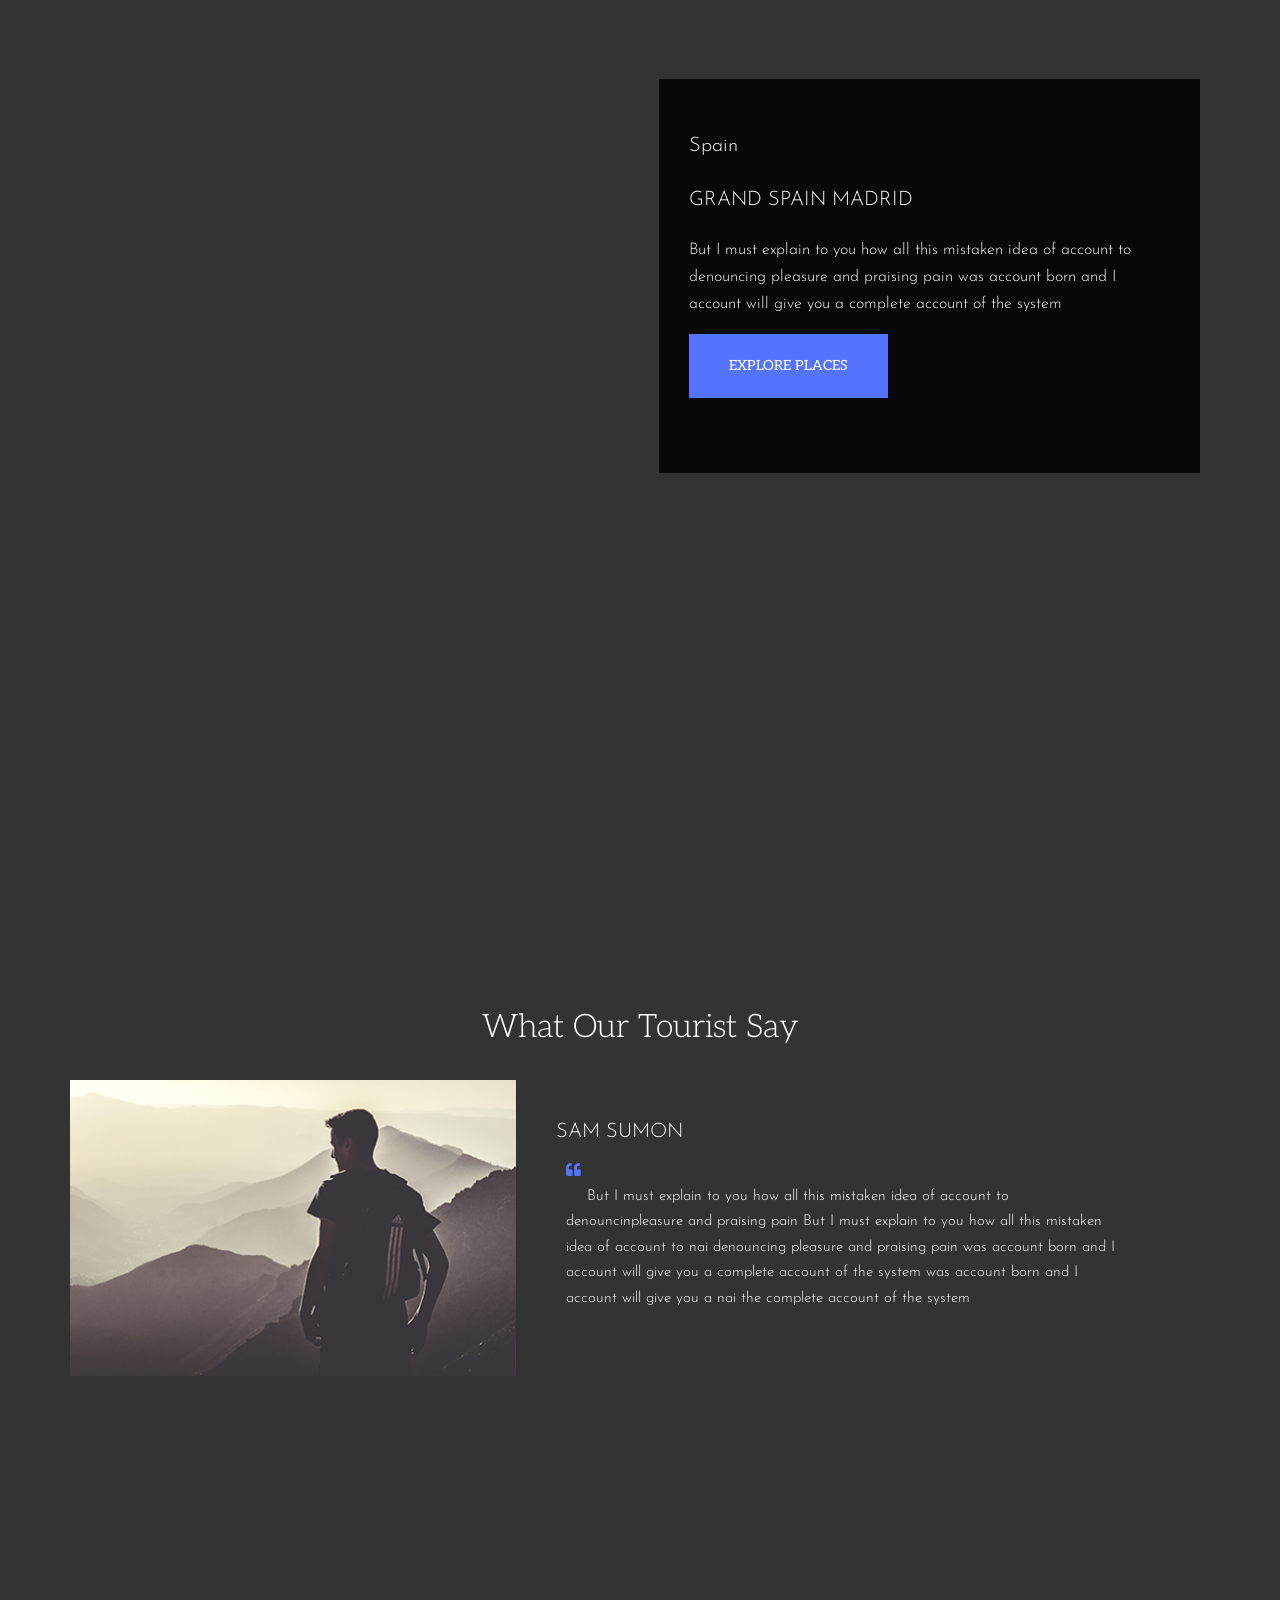
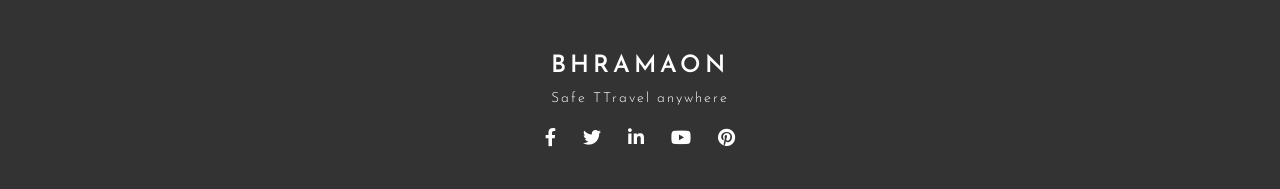
==== commit 593d5f0d: "almost" ====
--- a/index.html
+++ b/index.html
@@ -26,6 +26,7 @@
       class="header"
       style="background-image: url('pictures/header.png');"
     >
+    <a href="" class="header__burger"><span></span></a>
       <div class="container">
         <h1 class="header__title">
           Bhramaon <br />
@@ -49,10 +50,14 @@
           </form>
         </div>
         <div class="scroller">
-          <a href="#" class="scroller__link">Scroll down</a>
+          <a href="#" class="scroller__link"
+            >Scroll down <br /><i class="fas fa-chevron-down"></i
+          ></a>
         </div>
       </div>
     </header>
+    <a href="#" class="menu-btn">
+      <span></span>
     <nav class="navigation">
       <div class="container">
         <a href="" class="navigation__logo-link">bhromaon</a>
@@ -166,29 +171,92 @@
     </section>
     <section
       id="thirdSection"
-      class="section section__third"
+      class="section section__fourth"
       style="background-image: url('pictures/section_4.png');"
     >
       <div class="container">
-        <div class="info-wrap">
-          <div class="info">
-            <span class="info__country">
-              Spain
-            </span>
-            <h3 class="info__title">
-              Grand Spain Madrid
-            </h3>
-            <p class="info__description">
+        <div class="row row--right">
+          <div class="info-wrap">
+            <div class="info">
+              <span class="info__country">
+                Spain
+              </span>
+              <h3 class="info__title">
+                Grand Spain Madrid
+              </h3>
+              <p class="info__description">
+                But I must explain to you how all this mistaken idea of account
+                to denouncing pleasure and praising pain was account born and I
+                account will give you a complete account of the system
+              </p>
+
+              <a href="#" class="btn">explore places</a>
+            </div>
+          </div>
+        </div>
+      </div>
+    </section>
+    <section
+      class="section section__fifth"
+      style="background-image: url(pictures/section_5.png);"
+    >
+      <div class="container">
+        <h3 class="section__title">What Our Tourist Say</h3>
+        <div class="quote">
+          <div class="quote__imgWrap">
+            <img src="pictures/bloq.png" alt="" class="quote__imgWrap-img" />
+          </div>
+
+          <div class="quote__item">
+            <h3 class="quote__title">Sam Sumon</h3>
+            <p class="quote__text">
+              <i class="fas fa-quote-left"></i>
               But I must explain to you how all this mistaken idea of account to
-              denouncing pleasure and praising pain was account born and I
-              account will give you a complete account of the system
+              denouncinpleasure and praising pain But I must explain to you how
+              all this mistaken idea of account to nai denouncing pleasure and
+              praising pain was account born and I account will give you a
+              complete account of the system was account born and I account will
+              give you a nai the complete account of the system
             </p>
-
-            <a href="#" class="btn">explore places</a>
           </div>
         </div>
       </div>
     </section>
+    <footer class="footer">
+      <div class="container">
+        <div class="footer__nav">
+          <a href="" class="footer__logo-link">Bhramaon</a>
+          <span class="footer__subtitle">Safe TTravel anywhere</span>
+          <ul class="socials">
+            <li class="socials__item">
+              <a href="#" class="socials__link"
+                ><i class="fab fa-facebook-f"></i
+              ></a>
+            </li>
+            <li class="socials__item">
+              <a href="#" class="socials__link"
+                ><i class="fab fa-twitter"></i
+              ></a>
+            </li>
+            <li class="socials__item">
+              <a href="#" class="socials__link"
+                ><i class="fab fa-linkedin-in"></i
+              ></a>
+            </li>
+            <li class="socials__item">
+              <a href="#" class="socials__link"
+                ><i class="fab fa-youtube"></i
+              ></a>
+            </li>
+            <li class="socials__item">
+              <a href="#" class="socials__link"
+                ><i class="fab fa-pinterest"></i
+              ></a>
+            </li>
+          </ul>
+        </div>
+      </div>
+    </footer>
 
     <svg style="display: none;">
       <symbol id="search">
--- a/css/style.css
+++ b/css/style.css
@@ -1,7 +1,7 @@
-/*! normalize.css v8.0.1 | MIT License | github.com/necolas/normalize.css */html{line-height:1.15;-webkit-text-size-adjust:100%}body{margin:0}main{display:block}h1{font-size:2em;margin:0.67em 0}hr{-webkit-box-sizing:content-box;box-sizing:content-box;height:0;overflow:visible}pre{font-family:monospace, monospace;font-size:1em}a{background-color:transparent}abbr[title]{border-bottom:none;text-decoration:underline;-webkit-text-decoration:underline dotted;text-decoration:underline dotted}b,strong{font-weight:bolder}code,kbd,samp{font-family:monospace, monospace;font-size:1em}small{font-size:80%}sub,sup{font-size:75%;line-height:0;position:relative;vertical-align:baseline}sub{bottom:-0.25em}sup{top:-0.5em}img{border-style:none}button,input,optgroup,select,textarea{font-family:inherit;font-size:100%;line-height:1.15;margin:0}button,input{overflow:visible}button,select{text-transform:none}button,[type="button"],[type="reset"],[type="submit"]{-webkit-appearance:button}button::-moz-focus-inner,[type="button"]::-moz-focus-inner,[type="reset"]::-moz-focus-inner,[type="submit"]::-moz-focus-inner{border-style:none;padding:0}button:-moz-focusring,[type="button"]:-moz-focusring,[type="reset"]:-moz-focusring,[type="submit"]:-moz-focusring{outline:1px dotted ButtonText}fieldset{padding:0.35em 0.75em 0.625em}legend{-webkit-box-sizing:border-box;box-sizing:border-box;color:inherit;display:table;max-width:100%;padding:0;white-space:normal}progress{vertical-align:baseline}textarea{overflow:auto}[type="checkbox"],[type="radio"]{-webkit-box-sizing:border-box;box-sizing:border-box;padding:0}[type="number"]::-webkit-inner-spin-button,[type="number"]::-webkit-outer-spin-button{height:auto}[type="search"]{-webkit-appearance:textfield;outline-offset:-2px}[type="search"]::-webkit-search-decoration{-webkit-appearance:none}::-webkit-file-upload-button{-webkit-appearance:button;font:inherit}details{display:block}summary{display:list-item}template{display:none}[hidden]{display:none}*{-webkit-box-sizing:border-box;box-sizing:border-box}html,body{height:100%}html{font:10px "Josefin Sans",sans-serif}body{font-family:"Josefin Sans",sans-serif;font-size:1.4rem;line-height:1.7;font-weight:400;color:#333;padding:0;background-color:#333;margin:0}.container{max-width:1170px;width:100%;margin:0 auto;padding:15px;text-align:center;color:#fff}a,button{-webkit-transition:all 0.3s ease-in;-o-transition:all 0.3s ease-in;transition:all 0.3s ease-in;text-decoration:none}ul{padding:0;list-style:none}.section{background-attachment:fixed;background-position:center;background-repeat:no-repeat;background-size:cover;display:-webkit-box;display:-ms-flexbox;display:flex;-webkit-box-orient:vertical;-webkit-box-direction:normal;-ms-flex-direction:column;flex-direction:column;-webkit-box-pack:center;-ms-flex-pack:center;justify-content:center}.section__title{font-size:calc(- 26px + 10 * ((100vw - 320px) / 1480));font-weight:300;white-space:nowrap;font-family:"Aleo",serif;line-height:normal}.section__text{font-family:"Josefin Sans",sans-serif;font-size:16px;font-weight:300}.section__first{min-height:100vh}.section__second{display:-webkit-box;display:-ms-flexbox;display:flex;-webkit-box-align:center;-ms-flex-align:center;align-items:center;min-height:100vh}.section__third{display:-webkit-box;display:-ms-flexbox;display:flex;-webkit-box-align:center;-ms-flex-align:center;align-items:center;min-height:100vh}.header{position:relative;height:calc(100% - 80px);background-attachment:fixed;background-position:center;background-repeat:no-repeat;background-size:cover;display:-webkit-box;display:-ms-flexbox;display:flex;-webkit-box-orient:vertical;-webkit-box-direction:normal;-ms-flex-direction:column;flex-direction:column;-webkit-box-pack:center;-ms-flex-pack:center;justify-content:center}.header__title{text-transform:uppercase;font-size:calc(+/*! normalize.css v8.0.1 | MIT License | github.com/necolas/normalize.css */html{line-height:1.15;-webkit-text-size-adjust:100%}body{margin:0}main{display:block}h1{font-size:2em;margin:0.67em 0}hr{-webkit-box-sizing:content-box;box-sizing:content-box;height:0;overflow:visible}pre{font-family:monospace, monospace;font-size:1em}a{background-color:transparent}abbr[title]{border-bottom:none;text-decoration:underline;-webkit-text-decoration:underline dotted;text-decoration:underline dotted}b,strong{font-weight:bolder}code,kbd,samp{font-family:monospace, monospace;font-size:1em}small{font-size:80%}sub,sup{font-size:75%;line-height:0;position:relative;vertical-align:baseline}sub{bottom:-0.25em}sup{top:-0.5em}img{border-style:none}button,input,optgroup,select,textarea{font-family:inherit;font-size:100%;line-height:1.15;margin:0}button,input{overflow:visible}button,select{text-transform:none}button,[type="button"],[type="reset"],[type="submit"]{-webkit-appearance:button}button::-moz-focus-inner,[type="button"]::-moz-focus-inner,[type="reset"]::-moz-focus-inner,[type="submit"]::-moz-focus-inner{border-style:none;padding:0}button:-moz-focusring,[type="button"]:-moz-focusring,[type="reset"]:-moz-focusring,[type="submit"]:-moz-focusring{outline:1px dotted ButtonText}fieldset{padding:0.35em 0.75em 0.625em}legend{-webkit-box-sizing:border-box;box-sizing:border-box;color:inherit;display:table;max-width:100%;padding:0;white-space:normal}progress{vertical-align:baseline}textarea{overflow:auto}[type="checkbox"],[type="radio"]{-webkit-box-sizing:border-box;box-sizing:border-box;padding:0}[type="number"]::-webkit-inner-spin-button,[type="number"]::-webkit-outer-spin-button{height:auto}[type="search"]{-webkit-appearance:textfield;outline-offset:-2px}[type="search"]::-webkit-search-decoration{-webkit-appearance:none}::-webkit-file-upload-button{-webkit-appearance:button;font:inherit}details{display:block}summary{display:list-item}template{display:none}[hidden]{display:none}*{-webkit-box-sizing:border-box;box-sizing:border-box}html,body{height:100%}html{font:10px "Josefin Sans",sans-serif}body{font-family:"Josefin Sans",sans-serif;font-size:1.4rem;line-height:1.7;font-weight:400;color:#333;padding:0;background-color:#333;margin:0}.container{max-width:1170px;width:100%;margin:0 auto;padding:15px;text-align:center;color:#fff}a,button{-webkit-transition:all 0.3s ease-in;-o-transition:all 0.3s ease-in;transition:all 0.3s ease-in;text-decoration:none}ul{padding:0;list-style:none}.section{background-attachment:fixed;background-position:center;background-repeat:no-repeat;background-size:cover;display:-webkit-box;display:-ms-flexbox;display:flex;-webkit-box-orient:vertical;-webkit-box-direction:normal;-ms-flex-direction:column;flex-direction:column;-webkit-box-pack:center;-ms-flex-pack:center;justify-content:center;min-height:100vh}.section__title{font-size:calc(+ 26px + 10 * ((100vw - 320px) / 1480));font-weight:300;white-space:nowrap;font-family:"Aleo",serif;line-height:normal}.section__text{font-family:"Josefin Sans",sans-serif;font-size:16px;font-weight:300}.section__first{min-height:100vh}.section__second{-webkit-box-align:center;-ms-flex-align:center;align-items:center}.section__third{-webkit-box-align:center;-ms-flex-align:center;align-items:center}.section__fourth{-webkit-box-align:center;-ms-flex-align:center;align-items:center}.section__fifth{-webkit-box-orient:vertical;-webkit-box-direction:normal;-ms-flex-direction:column;flex-direction:column;-webkit-box-pack:center;-ms-flex-pack:center;justify-content:center;-webkit-box-align:center;-ms-flex-align:center;align-items:center}.header{position:relative;height:calc(100% - 80px);background-attachment:fixed;background-position:center;background-repeat:no-repeat;background-size:cover;display:-webkit-box;display:-ms-flexbox;display:flex;-webkit-box-orient:vertical;-webkit-box-direction:normal;-ms-flex-direction:column;flex-direction:column;-webkit-box-pack:center;-ms-flex-pack:center;justify-content:center}.header__title{text-transform:uppercase;font-size:calc(  24px + 24 * ((100vw - 320px) / 1480));font-weight:600;white-space:nowrap;letter-spacing:5px;line-height:normal}.header__description{font-size:calc(- 16px + 6 * ((100vw - 320px) / 1480));letter-spacing:7px;font-weight:300;text-transform:none}.searchWrap{display:-webkit-box;display:-ms-flexbox;display:flex;-webkit-box-pack:center;-ms-flex-pack:center;justify-content:center}.search{background-color:#fff;max-width:650px;width:100%;display:-webkit-box;display:-ms-flexbox;display:flex;-webkit-box-pack:justify;-ms-flex-pack:justify;justify-content:space-between;height:60px}.search__input{max-width:650px;width:100%;border:none;outline:none;text-align:center}.search__btn{background-color:#5474fd;color:#fff;margin:3px;padding:10px 20px 10px 30px;display:-webkit-box;display:-ms-flexbox;display:flex;-webkit-box-align:center;-ms-flex-align:center;align-items:center;text-transform:uppercase;font-family:"Aleo",serif;font-size:1.4rem;cursor:pointer;border:none}.search__btn svg{margin-left:6px}.scroller{position:absolute;left:50%;-webkit-transform:translate(-50%, -50%);-ms-transform:translate(-50%, -50%);-o-transform:translate(-50%, -50%);transform:translate(-50%, -50%);bottom:20%}.scroller__link{color:#fff;font-family:"Josefin Sans",sans-serif;font-weight:300;letter-spacing:2px;font-size:14px}.navigation{height:80px;background-color:#5474fd}.navigation .container{display:-webkit-box;display:-ms-flexbox;display:flex;-webkit-box-pack:justify;-ms-flex-pack:justify;justify-content:space-between;-webkit-box-align:center;-ms-flex-align:center;align-items:center;height:100%}.navigation__logo-link{color:#fff;text-transform:uppercase;font-size:calc(- 10px + 14 * ((100vw - 320px) / 1480))}.navigation__list{display:-webkit-box;display:-ms-flexbox;display:flex}.navigation__item{display:inline-block;margin-right:30px}.navigation__link{font-family:"Aleo",serif;color:#fff;text-transform:uppercase;font-size:calc(- 10px + 4 * ((100vw - 320px) / 1480));position:relative;cursor:pointer}.navigation__link::after{display:block;position:absolute;left:0;width:0;height:2px;background-color:#00a650;content:"";-webkit-transition:width 0.3s ease-out;-o-transition:width 0.3s ease-out;transition:width 0.3s ease-out}.navigation__link:hover:after,.navigation__link:focus:after{width:100%}.row{display:-webkit-box;display:-ms-flexbox;display:flex;-webkit-box-pack:justify;-ms-flex-pack:justify;justify-content:space-between}@media screen and (max-width: 1030px){.row{-webkit-box-orient:vertical;-webkit-box-direction:normal;-ms-flex-direction:column;flex-direction:column;-webkit-box-pack:space-evenly;-ms-flex-pack:space-evenly;justify-content:space-evenly;-webkit-box-align:center;-ms-flex-align:center;align-items:center}}.col--1-2{text-align:left;max-width:540px;width:100%}.imgWrap{max-width:351px;width:100%;margin-bottom:15px}.imgWrap__img{max-width:100%}.imgWrap--right{text-align:right}@media screen and (max-width: 550px){.imgWrap{margin:0 auto !important}}.btn{display:inline-block;padding:20px 40px;font-family:"Aleo",serif;text-transform:uppercase;background-color:#5474fd;border:none;color:#fff;margin-bottom:25px}.btn:hover{background:#fff;color:#3a7999;-webkit-box-shadow:inset 0 0 0 3px #5474fd;box-shadow:inset 0 0 0 3px #5474fd}@media screen and (max-width: 550px){.btn{margin:25px auto}}.opportunities{background-repeat:no-repeat;padding:60px 0;background-position:49% 14.2%;background-color:#333333}@media screen and (max-width: 1050px){.opportunities{background-image:none !important}}.features{display:-webkit-box;display:-ms-flexbox;display:flex;-ms-flex-pack:distribute;justify-content:space-around;-ms-flex-wrap:wrap;flex-wrap:wrap;color:#fff}.features__title{font-family:Aleo, serif;font-size:calc(- 22px + 14 * ((100vw - 320px) / 1480))}.feature{background-color:#333333;display:-webkit-box;display:-ms-flexbox;display:flex;-webkit-box-orient:vertical;-webkit-box-direction:normal;-ms-flex-direction:column;flex-direction:column;-webkit-box-align:center;-ms-flex-align:center;align-items:center}.info-wrap{max-width:541px;margin:10px}.info{width:100%;padding:50px 30px;text-align:left;background-color:rgba(0,0,0,0.85);font-family:"Josefin Sans", sans-serif}.info__country{font-size:20px;font-weight:300}.info__title{text-transform:uppercase;font-size:20px;font-weight:300}.info__description{font-size:16px;font-weight:300}
+ 16px + 6 * ((100vw - 320px) / 1480));letter-spacing:7px;font-weight:300;text-transform:none}.header__burger{display:none}@media screen and (max-width: 767px){.header__burger{display:block;position:fixed;right:10px;top:20px;width:30px;height:20px}}.header__burger::before,.header__burger::after{content:"";position:absolute;width:100%;height:2px;left:0;background-color:#fff}.header__burger::before{top:0}.header__burger::after{bottom:0}.header__burger span{position:absolute;background-color:#fff;left:0;width:100%;height:2px;top:9px}.searchWrap{display:-webkit-box;display:-ms-flexbox;display:flex;-webkit-box-pack:center;-ms-flex-pack:center;justify-content:center}.search{background-color:#fff;width:650px;display:-webkit-box;display:-ms-flexbox;display:flex;-webkit-box-pack:justify;-ms-flex-pack:justify;justify-content:space-between;height:60px}@media screen and (max-width: 768px){.search{max-width:450px;width:100%}}.search__input{max-width:650px;width:100%;border:none;outline:none;text-align:center}.search__btn{background-color:#5474fd;color:#fff;margin:3px;padding:10px 20px 10px 30px;display:-webkit-box;display:-ms-flexbox;display:flex;-webkit-box-align:center;-ms-flex-align:center;align-items:center;text-transform:uppercase;font-family:"Aleo",serif;font-size:1.4rem;cursor:pointer;border:none}.search__btn:hover{color:#00a650}.search__btn svg{margin-left:6px}.scroller{position:absolute;left:50%;-webkit-transform:translate(-50%, -50%);-ms-transform:translate(-50%, -50%);-o-transform:translate(-50%, -50%);transform:translate(-50%, -50%);bottom:20%}.scroller__link{color:#fff;font-family:"Josefin Sans",sans-serif;font-weight:300;letter-spacing:2px;font-size:14px}.scroller__link:hover{color:#00a650}.navigation{height:80px;background-color:#5474fd}.navigation .container{display:-webkit-box;display:-ms-flexbox;display:flex;-webkit-box-pack:justify;-ms-flex-pack:justify;justify-content:space-between;-webkit-box-align:center;-ms-flex-align:center;align-items:center;height:100%}@media screen and (max-width: 767px){.navigation .container{-webkit-box-pack:center;-ms-flex-pack:center;justify-content:center}}.navigation__logo-link{color:#fff;text-transform:uppercase;font-size:calc(+ 10px + 14 * ((100vw - 320px) / 1480))}.navigation__logo-link:hover{color:#00a650}.navigation__list{display:-webkit-box;display:-ms-flexbox;display:flex}@media screen and (max-width: 767px){.navigation__list{display:none}}.navigation__item{display:inline-block;margin-right:30px}.navigation__link{font-family:"Aleo",serif;color:#fff;text-transform:uppercase;font-size:calc(+ 10px + 4 * ((100vw - 320px) / 1480));position:relative;cursor:pointer}.navigation__link::after{display:block;position:absolute;left:0;width:0;height:2px;background-color:#00a650;content:"";-webkit-transition:width 0.3s ease-out;-o-transition:width 0.3s ease-out;transition:width 0.3s ease-out}.navigation__link:hover:after,.navigation__link:focus:after{width:100%}.row{display:-webkit-box;display:-ms-flexbox;display:flex}.row--stretched{-webkit-box-pack:justify;-ms-flex-pack:justify;justify-content:space-between}.row--right{-webkit-box-pack:end;-ms-flex-pack:end;justify-content:flex-end}@media screen and (max-width: 1030px){.row{-webkit-box-orient:vertical;-webkit-box-direction:normal;-ms-flex-direction:column;flex-direction:column;-webkit-box-pack:space-evenly;-ms-flex-pack:space-evenly;justify-content:space-evenly;-webkit-box-align:center;-ms-flex-align:center;align-items:center}}.col--1-2{text-align:left;max-width:540px;width:100%}.col--1-2__colour{background-color:#333 !important;text-align:center !important}.col--1-2--right{display:-webkit-box;display:-ms-flexbox;display:flex;-webkit-box-pack:end;-ms-flex-pack:end;justify-content:flex-end}.imgWrap{max-width:351px;width:100%;margin-bottom:15px}.imgWrap__img{max-width:100%}.imgWrap--right{margin-left:auto}@media screen and (max-width: 550px){.imgWrap{margin:0 auto !important}}.btn{display:inline-block;padding:20px 40px;font-family:"Aleo",serif;text-transform:uppercase;background-color:#5474fd;border:none;color:#fff;margin-bottom:25px}.btn:hover{background:#fff;color:#3a7999;-webkit-box-shadow:inset 0 0 0 3px #5474fd;box-shadow:inset 0 0 0 3px #5474fd}@media screen and (max-width: 550px){.btn{margin:25px auto}}.opportunities{background-repeat:no-repeat;padding:60px 0;background-position:48% 14%;background-color:#333333}@media screen and (max-width: 1050px){.opportunities{background-image:none !important}}.features{display:-webkit-box;display:-ms-flexbox;display:flex;-ms-flex-pack:distribute;justify-content:space-around;-ms-flex-wrap:wrap;flex-wrap:wrap;color:#fff}.features__title{font-family:Aleo, serif;font-size:calc(+ 22px + 14 * ((100vw - 320px) / 1480))}.feature{background-color:#333333;display:-webkit-box;display:-ms-flexbox;display:flex;-webkit-box-orient:vertical;-webkit-box-direction:normal;-ms-flex-direction:column;flex-direction:column;-webkit-box-align:center;-ms-flex-align:center;align-items:center;margin-right:10px}.info-wrap{max-width:541px;margin:10px}.info{width:100%;padding:50px 30px;text-align:left;background-color:rgba(0,0,0,0.85);font-family:"Josefin Sans", sans-serif}.info__country{font-size:20px;font-weight:300}.info__title{text-transform:uppercase;font-size:20px;font-weight:300}.info__description{font-size:16px;font-weight:300}.quote{display:-webkit-box;display:-ms-flexbox;display:flex}@media screen and (max-width: 946px){.quote{-webkit-box-orient:vertical;-webkit-box-direction:normal;-ms-flex-direction:column;flex-direction:column;-webkit-box-pack:center;-ms-flex-pack:center;justify-content:center;-webkit-box-align:center;-ms-flex-align:center;align-items:center;padding-top:30px}}.quote__item{text-align:left;background-color:#333;max-width:670px;width:100%;padding:35px 60px 50px 40px}@media screen and (max-width: 946px){.quote__item{background-color:rgba(240,255,255,0.21) !important;max-width:445px;width:100%}}.quote__imgWrap{max-width:446px;width:100%}.quote__imgWrap-img{height:100%;max-width:100%}.quote__title{text-transform:uppercase;font-size:20px;font-weight:300;margin-top:0}.quote__text{font-family:"Josefin Sans",sans-serif;text-indent:1.8em;font-size:15px;font-weight:300;margin:0;position:relative;margin:0;padding:15px 10px;position:relative;text-indent:1.4em}.quote__text i{position:absolute;top:0;left:0;color:#5474fd;-webkit-transform:translate(-30%, -50%);-ms-transform:translate(-30%, -50%);-o-transform:translate(-30%, -50%);transform:translate(-30%, -50%)}@media screen and (max-width: 946px){.quote__text i{-webkit-transform:translate(-25%, -50%);-ms-transform:translate(-25%, -50%);-o-transform:translate(-25%, -50%);transform:translate(-25%, -50%)}}.footer{padding:5px}.footer__nav{display:-webkit-box;display:-ms-flexbox;display:flex;-webkit-box-orient:vertical;-webkit-box-direction:normal;-ms-flex-direction:column;flex-direction:column;-webkit-box-align:center;-ms-flex-align:center;align-items:center;-webkit-box-pack:center;-ms-flex-pack:center;justify-content:center;margin:0 auto;max-width:190px;width:100%}.footer__logo-link{font-size:24px;text-transform:uppercase;color:#fff;letter-spacing:4px;font-weight:600;-webkit-transition:all 0.4s ease-in;-o-transition:all 0.4s ease-in;transition:all 0.4s ease-in}.footer__logo-link:hover,.footer__logo-link:focus,.footer__logo-link:active{color:#5474fd}.footer__subtitle{font-size:14px;font-weight:300;letter-spacing:2px}.socials{display:-webkit-box;display:-ms-flexbox;display:flex;justify-items:center;-webkit-box-pack:justify;-ms-flex-pack:justify;justify-content:space-between;width:100%}.socials__item{display:inline-block}.socials__link{font-size:18px;color:#fff;-webkit-transition:all 0.4s ease-in;-o-transition:all 0.4s ease-in;transition:all 0.4s ease-in}.socials__link:hover,.socials__link:focus,.socials__link:active{color:#5474fd}
--- a/css/style.css
+++ b/css/style.css
@@ -1,7 +1,7 @@
-/*! normalize.css v8.0.1 | MIT License | github.com/necolas/normalize.css */html{line-height:1.15;-webkit-text-size-adjust:100%}body{margin:0}main{display:block}h1{font-size:2em;margin:0.67em 0}hr{-webkit-box-sizing:content-box;box-sizing:content-box;height:0;overflow:visible}pre{font-family:monospace, monospace;font-size:1em}a{background-color:transparent}abbr[title]{border-bottom:none;text-decoration:underline;-webkit-text-decoration:underline dotted;text-decoration:underline dotted}b,strong{font-weight:bolder}code,kbd,samp{font-family:monospace, monospace;font-size:1em}small{font-size:80%}sub,sup{font-size:75%;line-height:0;position:relative;vertical-align:baseline}sub{bottom:-0.25em}sup{top:-0.5em}img{border-style:none}button,input,optgroup,select,textarea{font-family:inherit;font-size:100%;line-height:1.15;margin:0}button,input{overflow:visible}button,select{text-transform:none}button,[type="button"],[type="reset"],[type="submit"]{-webkit-appearance:button}button::-moz-focus-inner,[type="button"]::-moz-focus-inner,[type="reset"]::-moz-focus-inner,[type="submit"]::-moz-focus-inner{border-style:none;padding:0}button:-moz-focusring,[type="button"]:-moz-focusring,[type="reset"]:-moz-focusring,[type="submit"]:-moz-focusring{outline:1px dotted ButtonText}fieldset{padding:0.35em 0.75em 0.625em}legend{-webkit-box-sizing:border-box;box-sizing:border-box;color:inherit;display:table;max-width:100%;padding:0;white-space:normal}progress{vertical-align:baseline}textarea{overflow:auto}[type="checkbox"],[type="radio"]{-webkit-box-sizing:border-box;box-sizing:border-box;padding:0}[type="number"]::-webkit-inner-spin-button,[type="number"]::-webkit-outer-spin-button{height:auto}[type="search"]{-webkit-appearance:textfield;outline-offset:-2px}[type="search"]::-webkit-search-decoration{-webkit-appearance:none}::-webkit-file-upload-button{-webkit-appearance:button;font:inherit}details{display:block}summary{display:list-item}template{display:none}[hidden]{display:none}*{-webkit-box-sizing:border-box;box-sizing:border-box}html,body{height:100%}html{font:10px "Josefin Sans",sans-serif}body{font-family:"Josefin Sans",sans-serif;font-size:1.4rem;line-height:1.7;font-weight:400;color:#333;padding:0;background-color:#333;margin:0}.container{max-width:1170px;width:100%;margin:0 auto;padding:15px;text-align:center;color:#fff}a,button{-webkit-transition:all 0.3s ease-in;-o-transition:all 0.3s ease-in;transition:all 0.3s ease-in;text-decoration:none}ul{padding:0;list-style:none}.section{background-attachment:fixed;background-position:center;background-repeat:no-repeat;background-size:cover;display:-webkit-box;display:-ms-flexbox;display:flex;-webkit-box-orient:vertical;-webkit-box-direction:normal;-ms-flex-direction:column;flex-direction:column;-webkit-box-pack:center;-ms-flex-pack:center;justify-content:center}.section__title{font-size:calc(- 26px + 10 * ((100vw - 320px) / 1480));font-weight:300;white-space:nowrap;font-family:"Aleo",serif;line-height:normal}.section__text{font-family:"Josefin Sans",sans-serif;font-size:16px;font-weight:300}.section__first{min-height:100vh}.section__second{display:-webkit-box;display:-ms-flexbox;display:flex;-webkit-box-align:center;-ms-flex-align:center;align-items:center;min-height:100vh}.section__third{display:-webkit-box;display:-ms-flexbox;display:flex;-webkit-box-align:center;-ms-flex-align:center;align-items:center;min-height:100vh}.header{position:relative;height:calc(100% - 80px);background-attachment:fixed;background-position:center;background-repeat:no-repeat;background-size:cover;display:-webkit-box;display:-ms-flexbox;display:flex;-webkit-box-orient:vertical;-webkit-box-direction:normal;-ms-flex-direction:column;flex-direction:column;-webkit-box-pack:center;-ms-flex-pack:center;justify-content:center}.header__title{text-transform:uppercase;font-size:calc(+/*! normalize.css v8.0.1 | MIT License | github.com/necolas/normalize.css */html{line-height:1.15;-webkit-text-size-adjust:100%}body{margin:0}main{display:block}h1{font-size:2em;margin:0.67em 0}hr{-webkit-box-sizing:content-box;box-sizing:content-box;height:0;overflow:visible}pre{font-family:monospace, monospace;font-size:1em}a{background-color:transparent}abbr[title]{border-bottom:none;text-decoration:underline;-webkit-text-decoration:underline dotted;text-decoration:underline dotted}b,strong{font-weight:bolder}code,kbd,samp{font-family:monospace, monospace;font-size:1em}small{font-size:80%}sub,sup{font-size:75%;line-height:0;position:relative;vertical-align:baseline}sub{bottom:-0.25em}sup{top:-0.5em}img{border-style:none}button,input,optgroup,select,textarea{font-family:inherit;font-size:100%;line-height:1.15;margin:0}button,input{overflow:visible}button,select{text-transform:none}button,[type="button"],[type="reset"],[type="submit"]{-webkit-appearance:button}button::-moz-focus-inner,[type="button"]::-moz-focus-inner,[type="reset"]::-moz-focus-inner,[type="submit"]::-moz-focus-inner{border-style:none;padding:0}button:-moz-focusring,[type="button"]:-moz-focusring,[type="reset"]:-moz-focusring,[type="submit"]:-moz-focusring{outline:1px dotted ButtonText}fieldset{padding:0.35em 0.75em 0.625em}legend{-webkit-box-sizing:border-box;box-sizing:border-box;color:inherit;display:table;max-width:100%;padding:0;white-space:normal}progress{vertical-align:baseline}textarea{overflow:auto}[type="checkbox"],[type="radio"]{-webkit-box-sizing:border-box;box-sizing:border-box;padding:0}[type="number"]::-webkit-inner-spin-button,[type="number"]::-webkit-outer-spin-button{height:auto}[type="search"]{-webkit-appearance:textfield;outline-offset:-2px}[type="search"]::-webkit-search-decoration{-webkit-appearance:none}::-webkit-file-upload-button{-webkit-appearance:button;font:inherit}details{display:block}summary{display:list-item}template{display:none}[hidden]{display:none}*{-webkit-box-sizing:border-box;box-sizing:border-box}html,body{height:100%}html{font:10px "Josefin Sans",sans-serif}body{font-family:"Josefin Sans",sans-serif;font-size:1.4rem;line-height:1.7;font-weight:400;color:#333;padding:0;background-color:#333;margin:0}.container{max-width:1170px;width:100%;margin:0 auto;padding:15px;text-align:center;color:#fff}a,button{-webkit-transition:all 0.3s ease-in;-o-transition:all 0.3s ease-in;transition:all 0.3s ease-in;text-decoration:none}ul{padding:0;list-style:none}.section{background-attachment:fixed;background-position:center;background-repeat:no-repeat;background-size:cover;display:-webkit-box;display:-ms-flexbox;display:flex;-webkit-box-orient:vertical;-webkit-box-direction:normal;-ms-flex-direction:column;flex-direction:column;-webkit-box-pack:center;-ms-flex-pack:center;justify-content:center;min-height:100vh}.section__title{font-size:calc(+ 26px + 10 * ((100vw - 320px) / 1480));font-weight:300;white-space:nowrap;font-family:"Aleo",serif;line-height:normal}.section__text{font-family:"Josefin Sans",sans-serif;font-size:16px;font-weight:300}.section__first{min-height:100vh}.section__second{-webkit-box-align:center;-ms-flex-align:center;align-items:center}.section__third{-webkit-box-align:center;-ms-flex-align:center;align-items:center}.section__fourth{-webkit-box-align:center;-ms-flex-align:center;align-items:center}.section__fifth{-webkit-box-orient:vertical;-webkit-box-direction:normal;-ms-flex-direction:column;flex-direction:column;-webkit-box-pack:center;-ms-flex-pack:center;justify-content:center;-webkit-box-align:center;-ms-flex-align:center;align-items:center}.header{position:relative;height:calc(100% - 80px);background-attachment:fixed;background-position:center;background-repeat:no-repeat;background-size:cover;display:-webkit-box;display:-ms-flexbox;display:flex;-webkit-box-orient:vertical;-webkit-box-direction:normal;-ms-flex-direction:column;flex-direction:column;-webkit-box-pack:center;-ms-flex-pack:center;justify-content:center}.header__title{text-transform:uppercase;font-size:calc(  24px + 24 * ((100vw - 320px) / 1480));font-weight:600;white-space:nowrap;letter-spacing:5px;line-height:normal}.header__description{font-size:calc(- 16px + 6 * ((100vw - 320px) / 1480));letter-spacing:7px;font-weight:300;text-transform:none}.searchWrap{display:-webkit-box;display:-ms-flexbox;display:flex;-webkit-box-pack:center;-ms-flex-pack:center;justify-content:center}.search{background-color:#fff;max-width:650px;width:100%;display:-webkit-box;display:-ms-flexbox;display:flex;-webkit-box-pack:justify;-ms-flex-pack:justify;justify-content:space-between;height:60px}.search__input{max-width:650px;width:100%;border:none;outline:none;text-align:center}.search__btn{background-color:#5474fd;color:#fff;margin:3px;padding:10px 20px 10px 30px;display:-webkit-box;display:-ms-flexbox;display:flex;-webkit-box-align:center;-ms-flex-align:center;align-items:center;text-transform:uppercase;font-family:"Aleo",serif;font-size:1.4rem;cursor:pointer;border:none}.search__btn svg{margin-left:6px}.scroller{position:absolute;left:50%;-webkit-transform:translate(-50%, -50%);-ms-transform:translate(-50%, -50%);-o-transform:translate(-50%, -50%);transform:translate(-50%, -50%);bottom:20%}.scroller__link{color:#fff;font-family:"Josefin Sans",sans-serif;font-weight:300;letter-spacing:2px;font-size:14px}.navigation{height:80px;background-color:#5474fd}.navigation .container{display:-webkit-box;display:-ms-flexbox;display:flex;-webkit-box-pack:justify;-ms-flex-pack:justify;justify-content:space-between;-webkit-box-align:center;-ms-flex-align:center;align-items:center;height:100%}.navigation__logo-link{color:#fff;text-transform:uppercase;font-size:calc(- 10px + 14 * ((100vw - 320px) / 1480))}.navigation__list{display:-webkit-box;display:-ms-flexbox;display:flex}.navigation__item{display:inline-block;margin-right:30px}.navigation__link{font-family:"Aleo",serif;color:#fff;text-transform:uppercase;font-size:calc(- 10px + 4 * ((100vw - 320px) / 1480));position:relative;cursor:pointer}.navigation__link::after{display:block;position:absolute;left:0;width:0;height:2px;background-color:#00a650;content:"";-webkit-transition:width 0.3s ease-out;-o-transition:width 0.3s ease-out;transition:width 0.3s ease-out}.navigation__link:hover:after,.navigation__link:focus:after{width:100%}.row{display:-webkit-box;display:-ms-flexbox;display:flex;-webkit-box-pack:justify;-ms-flex-pack:justify;justify-content:space-between}@media screen and (max-width: 1030px){.row{-webkit-box-orient:vertical;-webkit-box-direction:normal;-ms-flex-direction:column;flex-direction:column;-webkit-box-pack:space-evenly;-ms-flex-pack:space-evenly;justify-content:space-evenly;-webkit-box-align:center;-ms-flex-align:center;align-items:center}}.col--1-2{text-align:left;max-width:540px;width:100%}.imgWrap{max-width:351px;width:100%;margin-bottom:15px}.imgWrap__img{max-width:100%}.imgWrap--right{text-align:right}@media screen and (max-width: 550px){.imgWrap{margin:0 auto !important}}.btn{display:inline-block;padding:20px 40px;font-family:"Aleo",serif;text-transform:uppercase;background-color:#5474fd;border:none;color:#fff;margin-bottom:25px}.btn:hover{background:#fff;color:#3a7999;-webkit-box-shadow:inset 0 0 0 3px #5474fd;box-shadow:inset 0 0 0 3px #5474fd}@media screen and (max-width: 550px){.btn{margin:25px auto}}.opportunities{background-repeat:no-repeat;padding:60px 0;background-position:49% 14.2%;background-color:#333333}@media screen and (max-width: 1050px){.opportunities{background-image:none !important}}.features{display:-webkit-box;display:-ms-flexbox;display:flex;-ms-flex-pack:distribute;justify-content:space-around;-ms-flex-wrap:wrap;flex-wrap:wrap;color:#fff}.features__title{font-family:Aleo, serif;font-size:calc(- 22px + 14 * ((100vw - 320px) / 1480))}.feature{background-color:#333333;display:-webkit-box;display:-ms-flexbox;display:flex;-webkit-box-orient:vertical;-webkit-box-direction:normal;-ms-flex-direction:column;flex-direction:column;-webkit-box-align:center;-ms-flex-align:center;align-items:center}.info-wrap{max-width:541px;margin:10px}.info{width:100%;padding:50px 30px;text-align:left;background-color:rgba(0,0,0,0.85);font-family:"Josefin Sans", sans-serif}.info__country{font-size:20px;font-weight:300}.info__title{text-transform:uppercase;font-size:20px;font-weight:300}.info__description{font-size:16px;font-weight:300}
+ 16px + 6 * ((100vw - 320px) / 1480));letter-spacing:7px;font-weight:300;text-transform:none}.header__burger{display:none}@media screen and (max-width: 767px){.header__burger{display:block;position:fixed;right:10px;top:20px;width:30px;height:20px}}.header__burger::before,.header__burger::after{content:"";position:absolute;width:100%;height:2px;left:0;background-color:#fff}.header__burger::before{top:0}.header__burger::after{bottom:0}.header__burger span{position:absolute;background-color:#fff;left:0;width:100%;height:2px;top:9px}.searchWrap{display:-webkit-box;display:-ms-flexbox;display:flex;-webkit-box-pack:center;-ms-flex-pack:center;justify-content:center}.search{background-color:#fff;width:650px;display:-webkit-box;display:-ms-flexbox;display:flex;-webkit-box-pack:justify;-ms-flex-pack:justify;justify-content:space-between;height:60px}@media screen and (max-width: 768px){.search{max-width:450px;width:100%}}.search__input{max-width:650px;width:100%;border:none;outline:none;text-align:center}.search__btn{background-color:#5474fd;color:#fff;margin:3px;padding:10px 20px 10px 30px;display:-webkit-box;display:-ms-flexbox;display:flex;-webkit-box-align:center;-ms-flex-align:center;align-items:center;text-transform:uppercase;font-family:"Aleo",serif;font-size:1.4rem;cursor:pointer;border:none}.search__btn:hover{color:#00a650}.search__btn svg{margin-left:6px}.scroller{position:absolute;left:50%;-webkit-transform:translate(-50%, -50%);-ms-transform:translate(-50%, -50%);-o-transform:translate(-50%, -50%);transform:translate(-50%, -50%);bottom:20%}.scroller__link{color:#fff;font-family:"Josefin Sans",sans-serif;font-weight:300;letter-spacing:2px;font-size:14px}.scroller__link:hover{color:#00a650}.navigation{height:80px;background-color:#5474fd}.navigation .container{display:-webkit-box;display:-ms-flexbox;display:flex;-webkit-box-pack:justify;-ms-flex-pack:justify;justify-content:space-between;-webkit-box-align:center;-ms-flex-align:center;align-items:center;height:100%}@media screen and (max-width: 767px){.navigation .container{-webkit-box-pack:center;-ms-flex-pack:center;justify-content:center}}.navigation__logo-link{color:#fff;text-transform:uppercase;font-size:calc(+ 10px + 14 * ((100vw - 320px) / 1480))}.navigation__logo-link:hover{color:#00a650}.navigation__list{display:-webkit-box;display:-ms-flexbox;display:flex}@media screen and (max-width: 767px){.navigation__list{display:none}}.navigation__item{display:inline-block;margin-right:30px}.navigation__link{font-family:"Aleo",serif;color:#fff;text-transform:uppercase;font-size:calc(+ 10px + 4 * ((100vw - 320px) / 1480));position:relative;cursor:pointer}.navigation__link::after{display:block;position:absolute;left:0;width:0;height:2px;background-color:#00a650;content:"";-webkit-transition:width 0.3s ease-out;-o-transition:width 0.3s ease-out;transition:width 0.3s ease-out}.navigation__link:hover:after,.navigation__link:focus:after{width:100%}.row{display:-webkit-box;display:-ms-flexbox;display:flex}.row--stretched{-webkit-box-pack:justify;-ms-flex-pack:justify;justify-content:space-between}.row--right{-webkit-box-pack:end;-ms-flex-pack:end;justify-content:flex-end}@media screen and (max-width: 1030px){.row{-webkit-box-orient:vertical;-webkit-box-direction:normal;-ms-flex-direction:column;flex-direction:column;-webkit-box-pack:space-evenly;-ms-flex-pack:space-evenly;justify-content:space-evenly;-webkit-box-align:center;-ms-flex-align:center;align-items:center}}.col--1-2{text-align:left;max-width:540px;width:100%}.col--1-2__colour{background-color:#333 !important;text-align:center !important}.col--1-2--right{display:-webkit-box;display:-ms-flexbox;display:flex;-webkit-box-pack:end;-ms-flex-pack:end;justify-content:flex-end}.imgWrap{max-width:351px;width:100%;margin-bottom:15px}.imgWrap__img{max-width:100%}.imgWrap--right{margin-left:auto}@media screen and (max-width: 550px){.imgWrap{margin:0 auto !important}}.btn{display:inline-block;padding:20px 40px;font-family:"Aleo",serif;text-transform:uppercase;background-color:#5474fd;border:none;color:#fff;margin-bottom:25px}.btn:hover{background:#fff;color:#3a7999;-webkit-box-shadow:inset 0 0 0 3px #5474fd;box-shadow:inset 0 0 0 3px #5474fd}@media screen and (max-width: 550px){.btn{margin:25px auto}}.opportunities{background-repeat:no-repeat;padding:60px 0;background-position:48% 14%;background-color:#333333}@media screen and (max-width: 1050px){.opportunities{background-image:none !important}}.features{display:-webkit-box;display:-ms-flexbox;display:flex;-ms-flex-pack:distribute;justify-content:space-around;-ms-flex-wrap:wrap;flex-wrap:wrap;color:#fff}.features__title{font-family:Aleo, serif;font-size:calc(+ 22px + 14 * ((100vw - 320px) / 1480))}.feature{background-color:#333333;display:-webkit-box;display:-ms-flexbox;display:flex;-webkit-box-orient:vertical;-webkit-box-direction:normal;-ms-flex-direction:column;flex-direction:column;-webkit-box-align:center;-ms-flex-align:center;align-items:center;margin-right:10px}.info-wrap{max-width:541px;margin:10px}.info{width:100%;padding:50px 30px;text-align:left;background-color:rgba(0,0,0,0.85);font-family:"Josefin Sans", sans-serif}.info__country{font-size:20px;font-weight:300}.info__title{text-transform:uppercase;font-size:20px;font-weight:300}.info__description{font-size:16px;font-weight:300}.quote{display:-webkit-box;display:-ms-flexbox;display:flex}@media screen and (max-width: 946px){.quote{-webkit-box-orient:vertical;-webkit-box-direction:normal;-ms-flex-direction:column;flex-direction:column;-webkit-box-pack:center;-ms-flex-pack:center;justify-content:center;-webkit-box-align:center;-ms-flex-align:center;align-items:center;padding-top:30px}}.quote__item{text-align:left;background-color:#333;max-width:670px;width:100%;padding:35px 60px 50px 40px}@media screen and (max-width: 946px){.quote__item{background-color:rgba(240,255,255,0.21) !important;max-width:445px;width:100%}}.quote__imgWrap{max-width:446px;width:100%}.quote__imgWrap-img{height:100%;max-width:100%}.quote__title{text-transform:uppercase;font-size:20px;font-weight:300;margin-top:0}.quote__text{font-family:"Josefin Sans",sans-serif;text-indent:1.8em;font-size:15px;font-weight:300;margin:0;position:relative;margin:0;padding:15px 10px;position:relative;text-indent:1.4em}.quote__text i{position:absolute;top:0;left:0;color:#5474fd;-webkit-transform:translate(-30%, -50%);-ms-transform:translate(-30%, -50%);-o-transform:translate(-30%, -50%);transform:translate(-30%, -50%)}@media screen and (max-width: 946px){.quote__text i{-webkit-transform:translate(-25%, -50%);-ms-transform:translate(-25%, -50%);-o-transform:translate(-25%, -50%);transform:translate(-25%, -50%)}}.footer{padding:5px}.footer__nav{display:-webkit-box;display:-ms-flexbox;display:flex;-webkit-box-orient:vertical;-webkit-box-direction:normal;-ms-flex-direction:column;flex-direction:column;-webkit-box-align:center;-ms-flex-align:center;align-items:center;-webkit-box-pack:center;-ms-flex-pack:center;justify-content:center;margin:0 auto;max-width:190px;width:100%}.footer__logo-link{font-size:24px;text-transform:uppercase;color:#fff;letter-spacing:4px;font-weight:600;-webkit-transition:all 0.4s ease-in;-o-transition:all 0.4s ease-in;transition:all 0.4s ease-in}.footer__logo-link:hover,.footer__logo-link:focus,.footer__logo-link:active{color:#5474fd}.footer__subtitle{font-size:14px;font-weight:300;letter-spacing:2px}.socials{display:-webkit-box;display:-ms-flexbox;display:flex;justify-items:center;-webkit-box-pack:justify;-ms-flex-pack:justify;justify-content:space-between;width:100%}.socials__item{display:inline-block}.socials__link{font-size:18px;color:#fff;-webkit-transition:all 0.4s ease-in;-o-transition:all 0.4s ease-in;transition:all 0.4s ease-in}.socials__link:hover,.socials__link:focus,.socials__link:active{color:#5474fd}
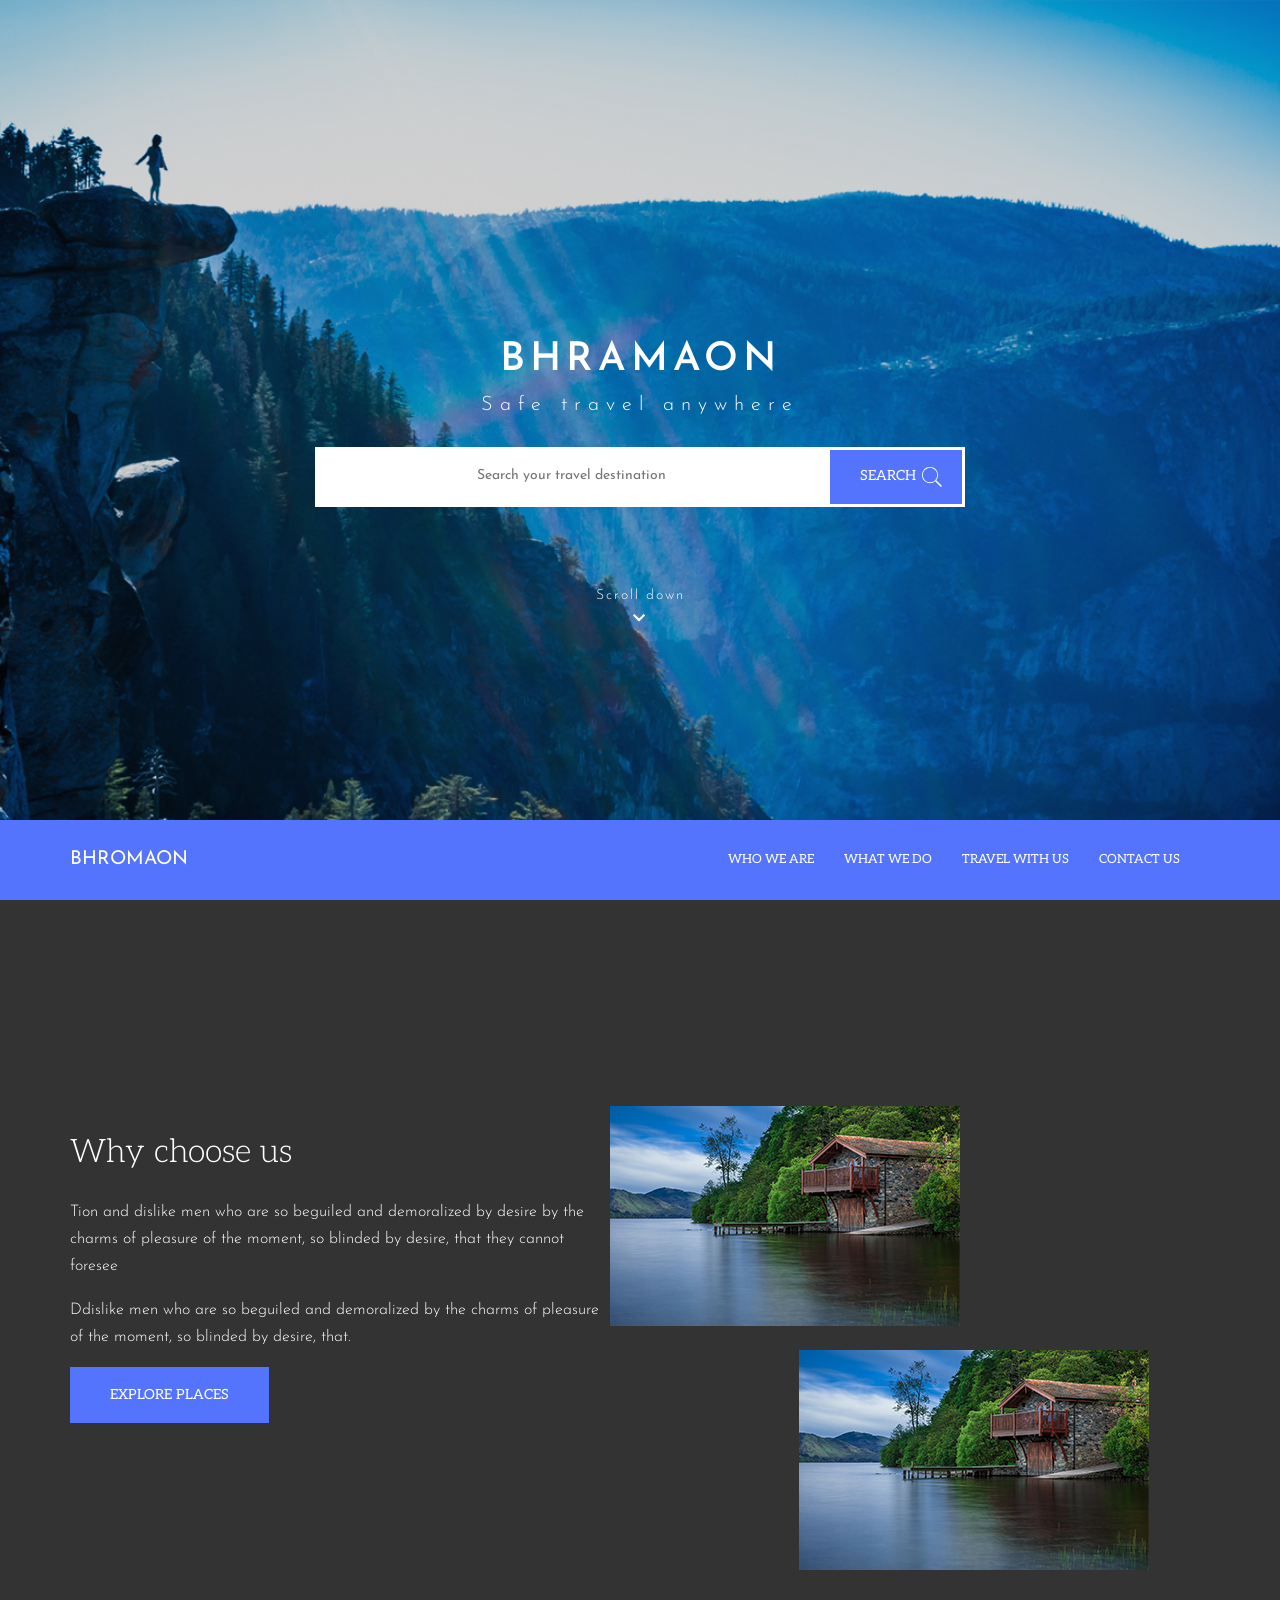
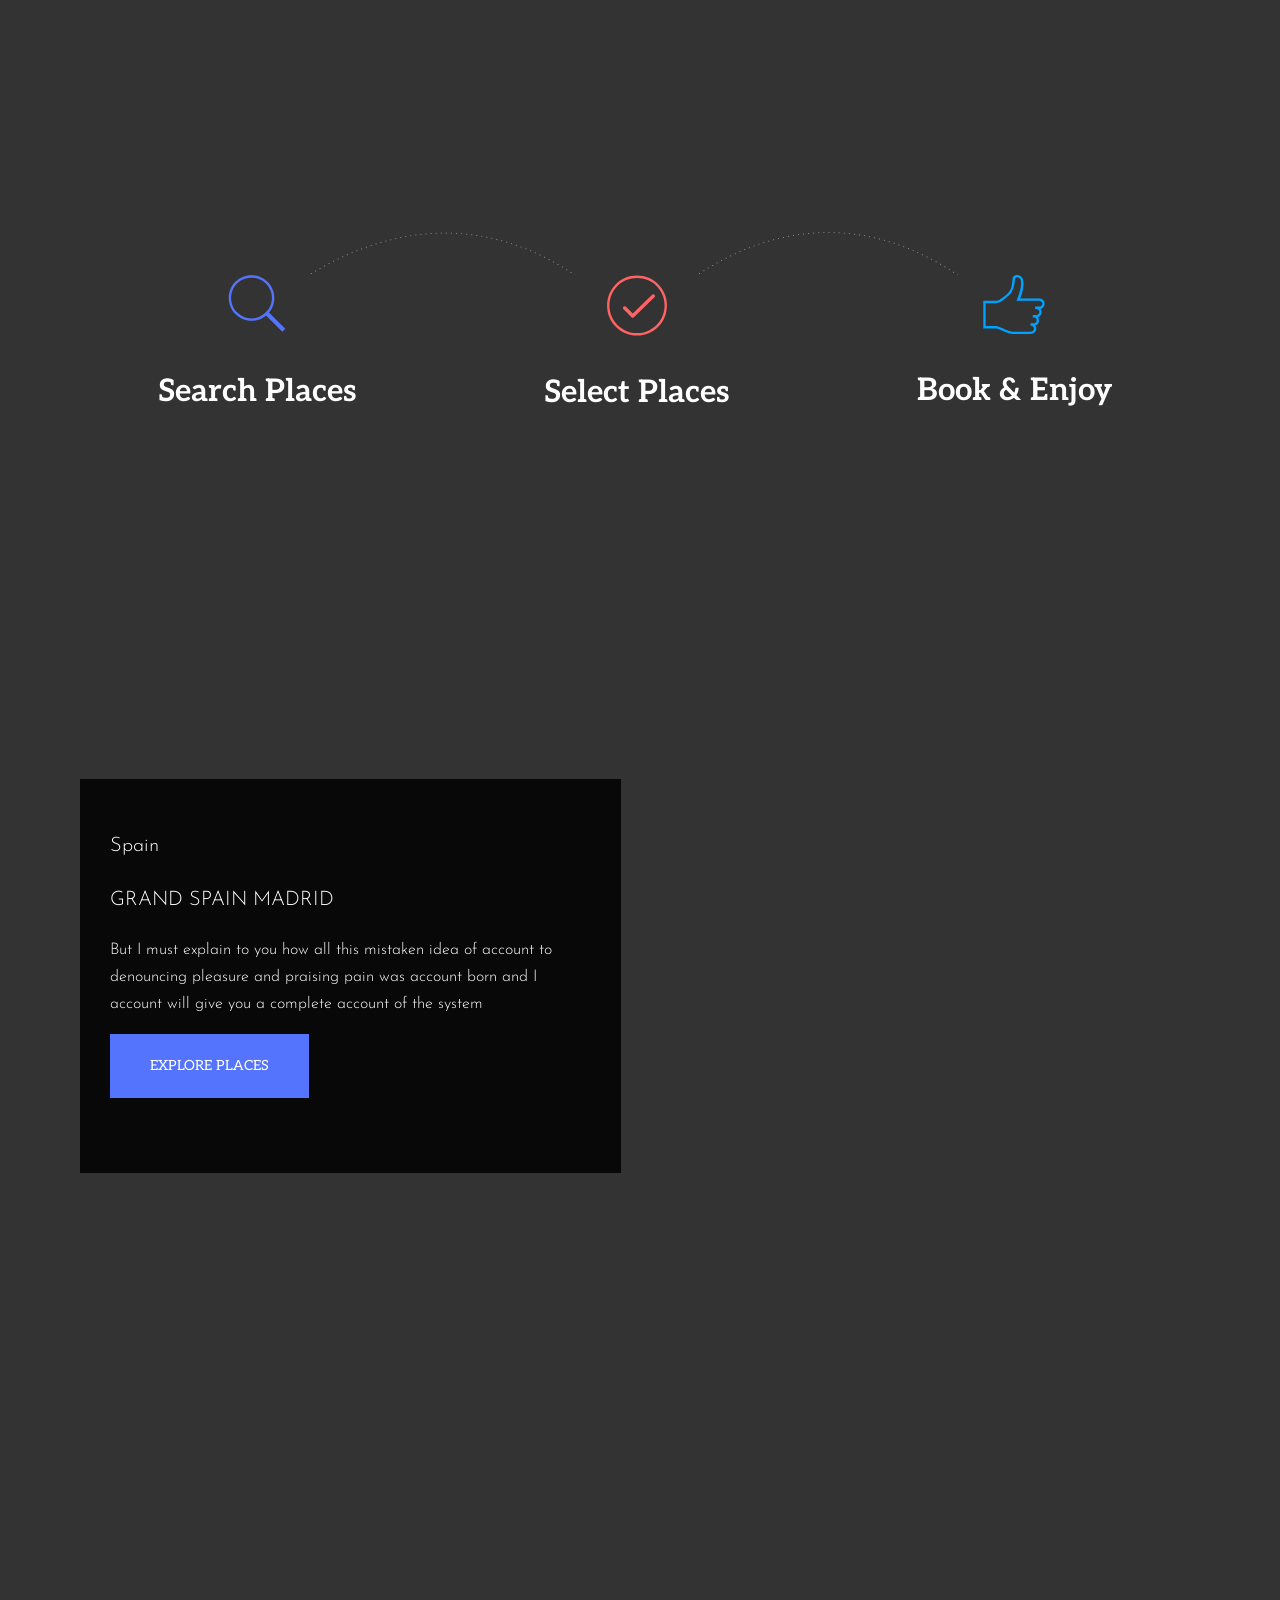
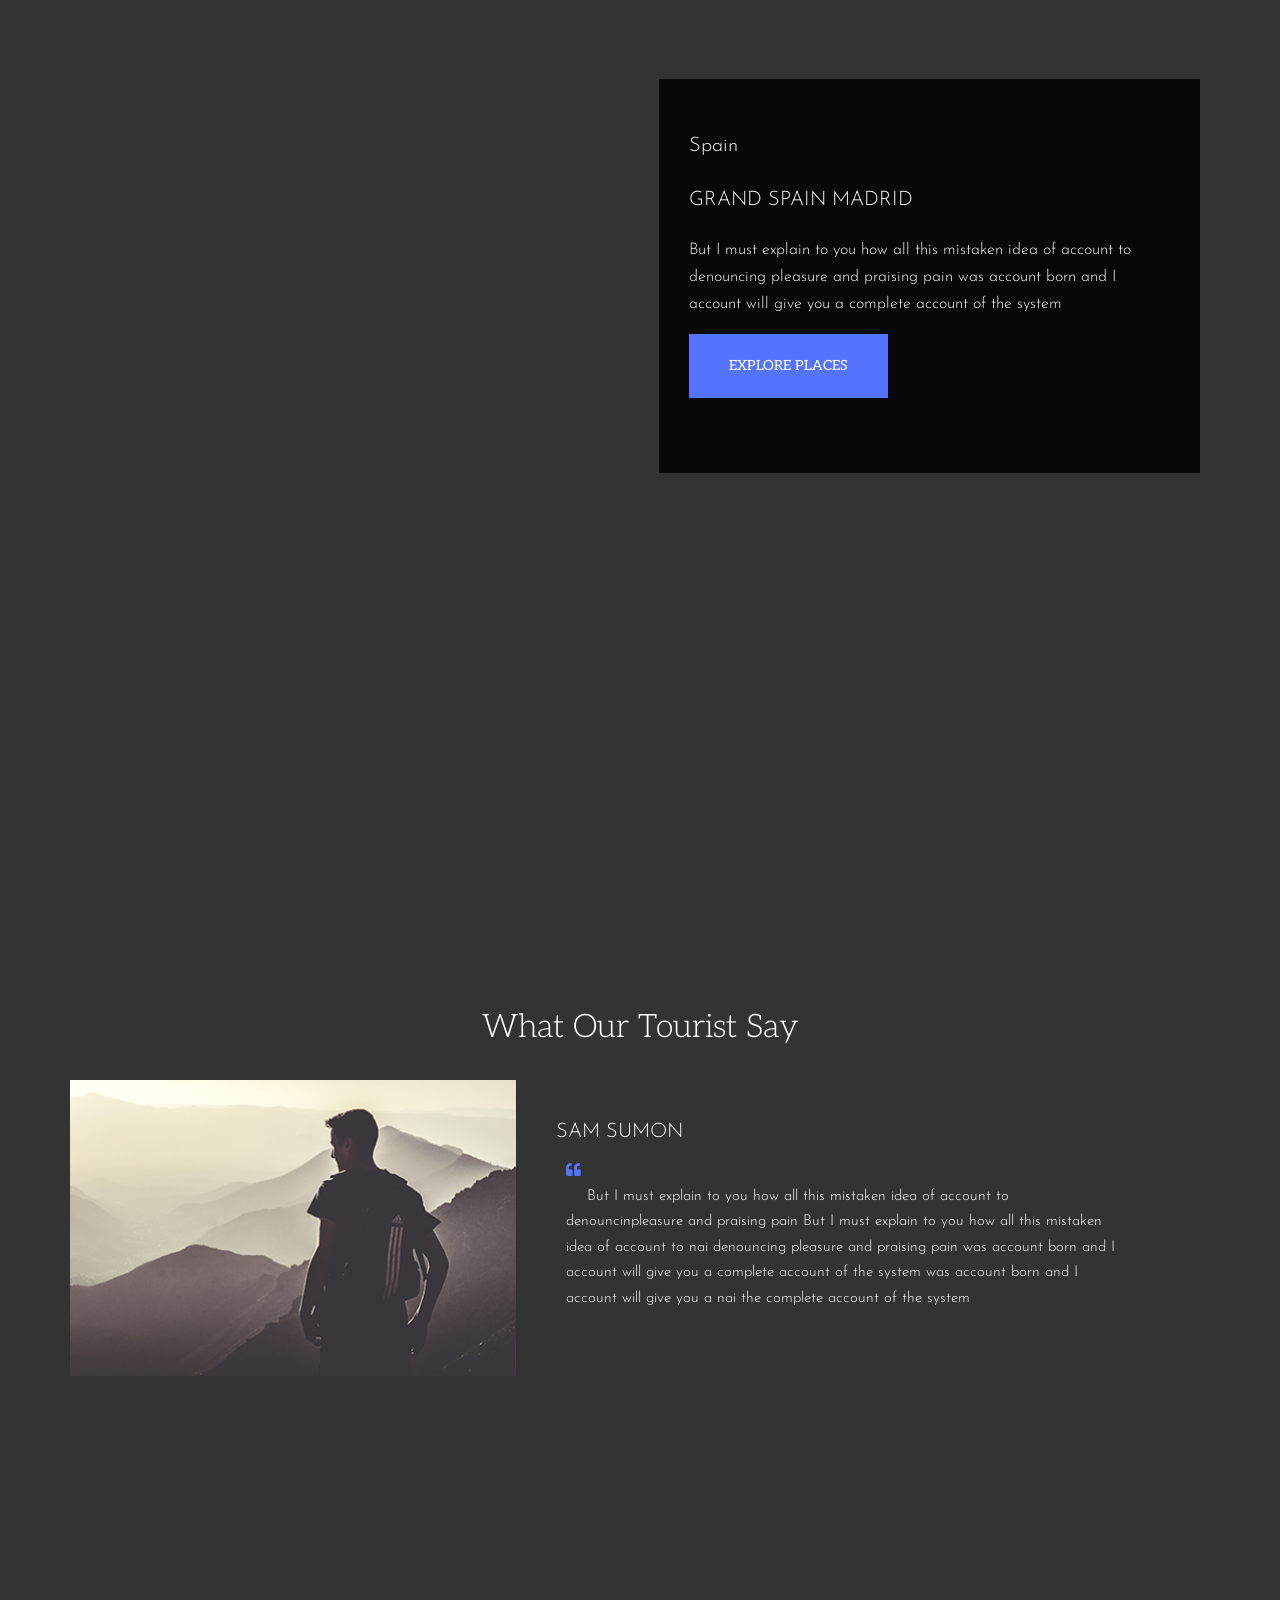
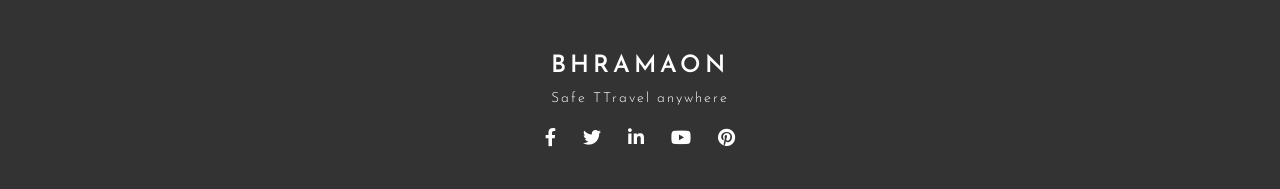
==== commit 694fa6a8: "commit 5" ====
--- a/index.html
+++ b/index.html
@@ -26,7 +26,7 @@
       class="header"
       style="background-image: url('pictures/header.png');"
     >
-    <a href="" class="header__burger"><span></span></a>
+      <a href="" class="header__burger"><span></span></a>
       <div class="container">
         <h1 class="header__title">
           Bhramaon <br />
@@ -56,8 +56,7 @@
         </div>
       </div>
     </header>
-    <a href="#" class="menu-btn">
-      <span></span>
+
     <nav class="navigation">
       <div class="container">
         <a href="" class="navigation__logo-link">bhromaon</a>
--- a/css/style.css
+++ b/css/style.css
@@ -1,7 +1,7 @@
 /*! normalize.css v8.0.1 | MIT License | github.com/necolas/normalize.css */html{line-height:1.15;-webkit-text-size-adjust:100%}body{margin:0}main{display:block}h1{font-size:2em;margin:0.67em 0}hr{-webkit-box-sizing:content-box;box-sizing:content-box;height:0;overflow:visible}pre{font-family:monospace, monospace;font-size:1em}a{background-color:transparent}abbr[title]{border-bottom:none;text-decoration:underline;-webkit-text-decoration:underline dotted;text-decoration:underline dotted}b,strong{font-weight:bolder}code,kbd,samp{font-family:monospace, monospace;font-size:1em}small{font-size:80%}sub,sup{font-size:75%;line-height:0;position:relative;vertical-align:baseline}sub{bottom:-0.25em}sup{top:-0.5em}img{border-style:none}button,input,optgroup,select,textarea{font-family:inherit;font-size:100%;line-height:1.15;margin:0}button,input{overflow:visible}button,select{text-transform:none}button,[type="button"],[type="reset"],[type="submit"]{-webkit-appearance:button}button::-moz-focus-inner,[type="button"]::-moz-focus-inner,[type="reset"]::-moz-focus-inner,[type="submit"]::-moz-focus-inner{border-style:none;padding:0}button:-moz-focusring,[type="button"]:-moz-focusring,[type="reset"]:-moz-focusring,[type="submit"]:-moz-focusring{outline:1px dotted ButtonText}fieldset{padding:0.35em 0.75em 0.625em}legend{-webkit-box-sizing:border-box;box-sizing:border-box;color:inherit;display:table;max-width:100%;padding:0;white-space:normal}progress{vertical-align:baseline}textarea{overflow:auto}[type="checkbox"],[type="radio"]{-webkit-box-sizing:border-box;box-sizing:border-box;padding:0}[type="number"]::-webkit-inner-spin-button,[type="number"]::-webkit-outer-spin-button{height:auto}[type="search"]{-webkit-appearance:textfield;outline-offset:-2px}[type="search"]::-webkit-search-decoration{-webkit-appearance:none}::-webkit-file-upload-button{-webkit-appearance:button;font:inherit}details{display:block}summary{display:list-item}template{display:none}[hidden]{display:none}*{-webkit-box-sizing:border-box;box-sizing:border-box}html,body{height:100%}html{font:10px "Josefin Sans",sans-serif}body{font-family:"Josefin Sans",sans-serif;font-size:1.4rem;line-height:1.7;font-weight:400;color:#333;padding:0;background-color:#333;margin:0}.container{max-width:1170px;width:100%;margin:0 auto;padding:15px;text-align:center;color:#fff}a,button{-webkit-transition:all 0.3s ease-in;-o-transition:all 0.3s ease-in;transition:all 0.3s ease-in;text-decoration:none}ul{padding:0;list-style:none}.section{background-attachment:fixed;background-position:center;background-repeat:no-repeat;background-size:cover;display:-webkit-box;display:-ms-flexbox;display:flex;-webkit-box-orient:vertical;-webkit-box-direction:normal;-ms-flex-direction:column;flex-direction:column;-webkit-box-pack:center;-ms-flex-pack:center;justify-content:center;min-height:100vh}.section__title{font-size:calc(- 26px + 10 * ((100vw - 320px) / 1480));font-weight:300;white-space:nowrap;font-family:"Aleo",serif;line-height:normal}.section__text{font-family:"Josefin Sans",sans-serif;font-size:16px;font-weight:300}.section__first{min-height:100vh}.section__second{-webkit-box-align:center;-ms-flex-align:center;align-items:center}.section__third{-webkit-box-align:center;-ms-flex-align:center;align-items:center}.section__fourth{-webkit-box-align:center;-ms-flex-align:center;align-items:center}.section__fifth{-webkit-box-orient:vertical;-webkit-box-direction:normal;-ms-flex-direction:column;flex-direction:column;-webkit-box-pack:center;-ms-flex-pack:center;justify-content:center;-webkit-box-align:center;-ms-flex-align:center;align-items:center}.header{position:relative;height:calc(100% - 80px);background-attachment:fixed;background-position:center;background-repeat:no-repeat;background-size:cover;display:-webkit-box;display:-ms-flexbox;display:flex;-webkit-box-orient:vertical;-webkit-box-direction:normal;-ms-flex-direction:column;flex-direction:column;-webkit-box-pack:center;-ms-flex-pack:center;justify-content:center}.header__title{text-transform:uppercase;font-size:calc(+ 26px + 10 * ((100vw - 320px) / 1480));font-weight:300;white-space:nowrap;font-family:"Aleo",serif;line-height:normal}.section__text{font-family:"Josefin Sans",sans-serif;font-size:16px;font-weight:300}.section__first{min-height:100vh}.section__second{-webkit-box-align:center;-ms-flex-align:center;align-items:center}.section__third{-webkit-box-align:center;-ms-flex-align:center;align-items:center}.section__fourth{-webkit-box-align:center;-ms-flex-align:center;align-items:center}.section__fifth{-webkit-box-orient:vertical;-webkit-box-direction:normal;-ms-flex-direction:column;flex-direction:column;-webkit-box-pack:center;-ms-flex-pack:center;justify-content:center;-webkit-box-align:center;-ms-flex-align:center;align-items:center}.header{position:relative;height:calc(100% - 80px);background-attachment:fixed;background-position:center;background-repeat:no-repeat;background-size:cover;display:-webkit-box;display:-ms-flexbox;display:flex;-webkit-box-orient:vertical;-webkit-box-direction:normal;-ms-flex-direction:column;flex-direction:column;-webkit-box-pack:center;-ms-flex-pack:center;justify-content:center}@media screen and (max-width: 768px){.header{height:calc(100% - 45px)}}.header__title{text-transform:uppercase;font-size:calc(  24px + 24 * ((100vw - 320px) / 1480));font-weight:600;white-space:nowrap;letter-spacing:5px;line-height:normal}.header__description{font-size:calc(- 16px + 6 * ((100vw - 320px) / 1480));letter-spacing:7px;font-weight:300;text-transform:none}.header__burger{display:none}@media screen and (max-width: 767px){.header__burger{display:block;position:fixed;right:10px;top:20px;width:30px;height:20px}}.header__burger::before,.header__burger::after{content:"";position:absolute;width:100%;height:2px;left:0;background-color:#fff}.header__burger::before{top:0}.header__burger::after{bottom:0}.header__burger span{position:absolute;background-color:#fff;left:0;width:100%;height:2px;top:9px}.searchWrap{display:-webkit-box;display:-ms-flexbox;display:flex;-webkit-box-pack:center;-ms-flex-pack:center;justify-content:center}.search{background-color:#fff;width:650px;display:-webkit-box;display:-ms-flexbox;display:flex;-webkit-box-pack:justify;-ms-flex-pack:justify;justify-content:space-between;height:60px}@media screen and (max-width: 768px){.search{max-width:450px;width:100%}}.search__input{max-width:650px;width:100%;border:none;outline:none;text-align:center}.search__btn{background-color:#5474fd;color:#fff;margin:3px;padding:10px 20px 10px 30px;display:-webkit-box;display:-ms-flexbox;display:flex;-webkit-box-align:center;-ms-flex-align:center;align-items:center;text-transform:uppercase;font-family:"Aleo",serif;font-size:1.4rem;cursor:pointer;border:none}.search__btn:hover{color:#00a650}.search__btn svg{margin-left:6px}.scroller{position:absolute;left:50%;-webkit-transform:translate(-50%, -50%);-ms-transform:translate(-50%, -50%);-o-transform:translate(-50%, -50%);transform:translate(-50%, -50%);bottom:20%}.scroller__link{color:#fff;font-family:"Josefin Sans",sans-serif;font-weight:300;letter-spacing:2px;font-size:14px}.scroller__link:hover{color:#00a650}.navigation{height:80px;background-color:#5474fd}.navigation .container{display:-webkit-box;display:-ms-flexbox;display:flex;-webkit-box-pack:justify;-ms-flex-pack:justify;justify-content:space-between;-webkit-box-align:center;-ms-flex-align:center;align-items:center;height:100%}@media screen and (max-width: 767px){.navigation .container{-webkit-box-pack:center;-ms-flex-pack:center;justify-content:center}}.navigation__logo-link{color:#fff;text-transform:uppercase;font-size:calc(+ 16px + 6 * ((100vw - 320px) / 1480));letter-spacing:7px;font-weight:300;text-transform:none}.header__burger{display:none}@media screen and (max-width: 767px){.header__burger{display:block;position:fixed;right:10px;top:20px;width:30px;height:20px}}.header__burger::before,.header__burger::after{content:"";position:absolute;width:100%;height:2px;left:0;background-color:#fff}.header__burger::before{top:0}.header__burger::after{bottom:0}.header__burger span{position:absolute;background-color:#fff;left:0;width:100%;height:2px;top:9px}.searchWrap{display:-webkit-box;display:-ms-flexbox;display:flex;-webkit-box-pack:center;-ms-flex-pack:center;justify-content:center}.search{background-color:#fff;width:650px;display:-webkit-box;display:-ms-flexbox;display:flex;-webkit-box-pack:justify;-ms-flex-pack:justify;justify-content:space-between;height:60px}@media screen and (max-width: 768px){.search{max-width:450px;width:100%}}.search__input{max-width:650px;width:100%;border:none;outline:none;text-align:center}.search__btn{background-color:#5474fd;color:#fff;margin:3px;padding:10px 20px 10px 30px;display:-webkit-box;display:-ms-flexbox;display:flex;-webkit-box-align:center;-ms-flex-align:center;align-items:center;text-transform:uppercase;font-family:"Aleo",serif;font-size:1.4rem;cursor:pointer;border:none}.search__btn:hover{color:#00a650}.search__btn svg{margin-left:6px}.scroller{position:absolute;left:50%;-webkit-transform:translate(-50%, -50%);-ms-transform:translate(-50%, -50%);-o-transform:translate(-50%, -50%);transform:translate(-50%, -50%);bottom:20%}.scroller__link{color:#fff;font-family:"Josefin Sans",sans-serif;font-weight:300;letter-spacing:2px;font-size:14px}.scroller__link:hover{color:#00a650}.navigation{height:80px;background-color:#5474fd}@media screen and (max-width: 767px){.navigation{height:45px}}.navigation .container{display:-webkit-box;display:-ms-flexbox;display:flex;-webkit-box-pack:justify;-ms-flex-pack:justify;justify-content:space-between;-webkit-box-align:center;-ms-flex-align:center;align-items:center;height:100%}@media screen and (max-width: 767px){.navigation .container{-webkit-box-pack:center;-ms-flex-pack:center;justify-content:center}}.navigation__logo-link{color:#fff;text-transform:uppercase;font-size:calc(  10px + 14 * ((100vw - 320px) / 1480))}.navigation__logo-link:hover{color:#00a650}.navigation__list{display:-webkit-box;display:-ms-flexbox;display:flex}@media screen and (max-width: 767px){.navigation__list{display:none}}.navigation__item{display:inline-block;margin-right:30px}.navigation__link{font-family:"Aleo",serif;color:#fff;text-transform:uppercase;font-size:calc(  10px + 4 * ((100vw - 320px) / 1480));position:relative;cursor:pointer}.navigation__link::after{display:block;position:absolute;left:0;width:0;height:2px;background-color:#00a650;content:"";-webkit-transition:width 0.3s ease-out;-o-transition:width 0.3s ease-out;transition:width 0.3s ease-out}.navigation__link:hover:after,.navigation__link:focus:after{width:100%}.row{display:-webkit-box;display:-ms-flexbox;display:flex}.row--stretched{-webkit-box-pack:justify;-ms-flex-pack:justify;justify-content:space-between}.row--right{-webkit-box-pack:end;-ms-flex-pack:end;justify-content:flex-end}@media screen and (max-width: 1030px){.row{-webkit-box-orient:vertical;-webkit-box-direction:normal;-ms-flex-direction:column;flex-direction:column;-webkit-box-pack:space-evenly;-ms-flex-pack:space-evenly;justify-content:space-evenly;-webkit-box-align:center;-ms-flex-align:center;align-items:center}}.col--1-2{text-align:left;max-width:540px;width:100%}.col--1-2__colour{background-color:#333 !important;text-align:center !important}.col--1-2--right{display:-webkit-box;display:-ms-flexbox;display:flex;-webkit-box-pack:end;-ms-flex-pack:end;justify-content:flex-end}.imgWrap{max-width:351px;width:100%;margin-bottom:15px}.imgWrap__img{max-width:100%}.imgWrap--right{margin-left:auto}@media screen and (max-width: 550px){.imgWrap{margin:0 auto !important}}.btn{display:inline-block;padding:20px 40px;font-family:"Aleo",serif;text-transform:uppercase;background-color:#5474fd;border:none;color:#fff;margin-bottom:25px}.btn:hover{background:#fff;color:#3a7999;-webkit-box-shadow:inset 0 0 0 3px #5474fd;box-shadow:inset 0 0 0 3px #5474fd}@media screen and (max-width: 550px){.btn{margin:25px auto}}.opportunities{background-repeat:no-repeat;padding:60px 0;background-position:48% 14%;background-color:#333333}@media screen and (max-width: 1050px){.opportunities{background-image:none !important}}.features{display:-webkit-box;display:-ms-flexbox;display:flex;-ms-flex-pack:distribute;justify-content:space-around;-ms-flex-wrap:wrap;flex-wrap:wrap;color:#fff}.features__title{font-family:Aleo, serif;font-size:calc(  22px + 14 * ((100vw - 320px) / 1480))}.feature{background-color:#333333;display:-webkit-box;display:-ms-flexbox;display:flex;-webkit-box-orient:vertical;-webkit-box-direction:normal;-ms-flex-direction:column;flex-direction:column;-webkit-box-align:center;-ms-flex-align:center;align-items:center;margin-right:10px}.info-wrap{max-width:541px;margin:10px}.info{width:100%;padding:50px 30px;text-align:left;background-color:rgba(0,0,0,0.85);font-family:"Josefin Sans", sans-serif}.info__country{font-size:20px;font-weight:300}.info__title{text-transform:uppercase;font-size:20px;font-weight:300}.info__description{font-size:16px;font-weight:300}.quote{display:-webkit-box;display:-ms-flexbox;display:flex}@media screen and (max-width: 946px){.quote{-webkit-box-orient:vertical;-webkit-box-direction:normal;-ms-flex-direction:column;flex-direction:column;-webkit-box-pack:center;-ms-flex-pack:center;justify-content:center;-webkit-box-align:center;-ms-flex-align:center;align-items:center;padding-top:30px}}.quote__item{text-align:left;background-color:#333;max-width:670px;width:100%;padding:35px 60px 50px 40px}@media screen and (max-width: 946px){.quote__item{background-color:rgba(240,255,255,0.21) !important;max-width:445px;width:100%}}.quote__imgWrap{max-width:446px;width:100%}.quote__imgWrap-img{height:100%;max-width:100%}.quote__title{text-transform:uppercase;font-size:20px;font-weight:300;margin-top:0}.quote__text{font-family:"Josefin Sans",sans-serif;text-indent:1.8em;font-size:15px;font-weight:300;margin:0;position:relative;margin:0;padding:15px 10px;position:relative;text-indent:1.4em}.quote__text i{position:absolute;top:0;left:0;color:#5474fd;-webkit-transform:translate(-30%, -50%);-ms-transform:translate(-30%, -50%);-o-transform:translate(-30%, -50%);transform:translate(-30%, -50%)}@media screen and (max-width: 946px){.quote__text i{-webkit-transform:translate(-25%, -50%);-ms-transform:translate(-25%, -50%);-o-transform:translate(-25%, -50%);transform:translate(-25%, -50%)}}.footer{padding:5px}.footer__nav{display:-webkit-box;display:-ms-flexbox;display:flex;-webkit-box-orient:vertical;-webkit-box-direction:normal;-ms-flex-direction:column;flex-direction:column;-webkit-box-align:center;-ms-flex-align:center;align-items:center;-webkit-box-pack:center;-ms-flex-pack:center;justify-content:center;margin:0 auto;max-width:190px;width:100%}.footer__logo-link{font-size:24px;text-transform:uppercase;color:#fff;letter-spacing:4px;font-weight:600;-webkit-transition:all 0.4s ease-in;-o-transition:all 0.4s ease-in;transition:all 0.4s ease-in}.footer__logo-link:hover,.footer__logo-link:focus,.footer__logo-link:active{color:#5474fd}.footer__subtitle{font-size:14px;font-weight:300;letter-spacing:2px}.socials{display:-webkit-box;display:-ms-flexbox;display:flex;justify-items:center;-webkit-box-pack:justify;-ms-flex-pack:justify;justify-content:space-between;width:100%}.socials__item{display:inline-block}.socials__link{font-size:18px;color:#fff;-webkit-transition:all 0.4s ease-in;-o-transition:all 0.4s ease-in;transition:all 0.4s ease-in}.socials__link:hover,.socials__link:focus,.socials__link:active{color:#5474fd}
--- a/css/style.css
+++ b/css/style.css
@@ -1,7 +1,7 @@
 /*! normalize.css v8.0.1 | MIT License | github.com/necolas/normalize.css */html{line-height:1.15;-webkit-text-size-adjust:100%}body{margin:0}main{display:block}h1{font-size:2em;margin:0.67em 0}hr{-webkit-box-sizing:content-box;box-sizing:content-box;height:0;overflow:visible}pre{font-family:monospace, monospace;font-size:1em}a{background-color:transparent}abbr[title]{border-bottom:none;text-decoration:underline;-webkit-text-decoration:underline dotted;text-decoration:underline dotted}b,strong{font-weight:bolder}code,kbd,samp{font-family:monospace, monospace;font-size:1em}small{font-size:80%}sub,sup{font-size:75%;line-height:0;position:relative;vertical-align:baseline}sub{bottom:-0.25em}sup{top:-0.5em}img{border-style:none}button,input,optgroup,select,textarea{font-family:inherit;font-size:100%;line-height:1.15;margin:0}button,input{overflow:visible}button,select{text-transform:none}button,[type="button"],[type="reset"],[type="submit"]{-webkit-appearance:button}button::-moz-focus-inner,[type="button"]::-moz-focus-inner,[type="reset"]::-moz-focus-inner,[type="submit"]::-moz-focus-inner{border-style:none;padding:0}button:-moz-focusring,[type="button"]:-moz-focusring,[type="reset"]:-moz-focusring,[type="submit"]:-moz-focusring{outline:1px dotted ButtonText}fieldset{padding:0.35em 0.75em 0.625em}legend{-webkit-box-sizing:border-box;box-sizing:border-box;color:inherit;display:table;max-width:100%;padding:0;white-space:normal}progress{vertical-align:baseline}textarea{overflow:auto}[type="checkbox"],[type="radio"]{-webkit-box-sizing:border-box;box-sizing:border-box;padding:0}[type="number"]::-webkit-inner-spin-button,[type="number"]::-webkit-outer-spin-button{height:auto}[type="search"]{-webkit-appearance:textfield;outline-offset:-2px}[type="search"]::-webkit-search-decoration{-webkit-appearance:none}::-webkit-file-upload-button{-webkit-appearance:button;font:inherit}details{display:block}summary{display:list-item}template{display:none}[hidden]{display:none}*{-webkit-box-sizing:border-box;box-sizing:border-box}html,body{height:100%}html{font:10px "Josefin Sans",sans-serif}body{font-family:"Josefin Sans",sans-serif;font-size:1.4rem;line-height:1.7;font-weight:400;color:#333;padding:0;background-color:#333;margin:0}.container{max-width:1170px;width:100%;margin:0 auto;padding:15px;text-align:center;color:#fff}a,button{-webkit-transition:all 0.3s ease-in;-o-transition:all 0.3s ease-in;transition:all 0.3s ease-in;text-decoration:none}ul{padding:0;list-style:none}.section{background-attachment:fixed;background-position:center;background-repeat:no-repeat;background-size:cover;display:-webkit-box;display:-ms-flexbox;display:flex;-webkit-box-orient:vertical;-webkit-box-direction:normal;-ms-flex-direction:column;flex-direction:column;-webkit-box-pack:center;-ms-flex-pack:center;justify-content:center;min-height:100vh}.section__title{font-size:calc(- 26px + 10 * ((100vw - 320px) / 1480));font-weight:300;white-space:nowrap;font-family:"Aleo",serif;line-height:normal}.section__text{font-family:"Josefin Sans",sans-serif;font-size:16px;font-weight:300}.section__first{min-height:100vh}.section__second{-webkit-box-align:center;-ms-flex-align:center;align-items:center}.section__third{-webkit-box-align:center;-ms-flex-align:center;align-items:center}.section__fourth{-webkit-box-align:center;-ms-flex-align:center;align-items:center}.section__fifth{-webkit-box-orient:vertical;-webkit-box-direction:normal;-ms-flex-direction:column;flex-direction:column;-webkit-box-pack:center;-ms-flex-pack:center;justify-content:center;-webkit-box-align:center;-ms-flex-align:center;align-items:center}.header{position:relative;height:calc(100% - 80px);background-attachment:fixed;background-position:center;background-repeat:no-repeat;background-size:cover;display:-webkit-box;display:-ms-flexbox;display:flex;-webkit-box-orient:vertical;-webkit-box-direction:normal;-ms-flex-direction:column;flex-direction:column;-webkit-box-pack:center;-ms-flex-pack:center;justify-content:center}.header__title{text-transform:uppercase;font-size:calc(+ 26px + 10 * ((100vw - 320px) / 1480));font-weight:300;white-space:nowrap;font-family:"Aleo",serif;line-height:normal}.section__text{font-family:"Josefin Sans",sans-serif;font-size:16px;font-weight:300}.section__first{min-height:100vh}.section__second{-webkit-box-align:center;-ms-flex-align:center;align-items:center}.section__third{-webkit-box-align:center;-ms-flex-align:center;align-items:center}.section__fourth{-webkit-box-align:center;-ms-flex-align:center;align-items:center}.section__fifth{-webkit-box-orient:vertical;-webkit-box-direction:normal;-ms-flex-direction:column;flex-direction:column;-webkit-box-pack:center;-ms-flex-pack:center;justify-content:center;-webkit-box-align:center;-ms-flex-align:center;align-items:center}.header{position:relative;height:calc(100% - 80px);background-attachment:fixed;background-position:center;background-repeat:no-repeat;background-size:cover;display:-webkit-box;display:-ms-flexbox;display:flex;-webkit-box-orient:vertical;-webkit-box-direction:normal;-ms-flex-direction:column;flex-direction:column;-webkit-box-pack:center;-ms-flex-pack:center;justify-content:center}@media screen and (max-width: 768px){.header{height:calc(100% - 45px)}}.header__title{text-transform:uppercase;font-size:calc(  24px + 24 * ((100vw - 320px) / 1480));font-weight:600;white-space:nowrap;letter-spacing:5px;line-height:normal}.header__description{font-size:calc(- 16px + 6 * ((100vw - 320px) / 1480));letter-spacing:7px;font-weight:300;text-transform:none}.header__burger{display:none}@media screen and (max-width: 767px){.header__burger{display:block;position:fixed;right:10px;top:20px;width:30px;height:20px}}.header__burger::before,.header__burger::after{content:"";position:absolute;width:100%;height:2px;left:0;background-color:#fff}.header__burger::before{top:0}.header__burger::after{bottom:0}.header__burger span{position:absolute;background-color:#fff;left:0;width:100%;height:2px;top:9px}.searchWrap{display:-webkit-box;display:-ms-flexbox;display:flex;-webkit-box-pack:center;-ms-flex-pack:center;justify-content:center}.search{background-color:#fff;width:650px;display:-webkit-box;display:-ms-flexbox;display:flex;-webkit-box-pack:justify;-ms-flex-pack:justify;justify-content:space-between;height:60px}@media screen and (max-width: 768px){.search{max-width:450px;width:100%}}.search__input{max-width:650px;width:100%;border:none;outline:none;text-align:center}.search__btn{background-color:#5474fd;color:#fff;margin:3px;padding:10px 20px 10px 30px;display:-webkit-box;display:-ms-flexbox;display:flex;-webkit-box-align:center;-ms-flex-align:center;align-items:center;text-transform:uppercase;font-family:"Aleo",serif;font-size:1.4rem;cursor:pointer;border:none}.search__btn:hover{color:#00a650}.search__btn svg{margin-left:6px}.scroller{position:absolute;left:50%;-webkit-transform:translate(-50%, -50%);-ms-transform:translate(-50%, -50%);-o-transform:translate(-50%, -50%);transform:translate(-50%, -50%);bottom:20%}.scroller__link{color:#fff;font-family:"Josefin Sans",sans-serif;font-weight:300;letter-spacing:2px;font-size:14px}.scroller__link:hover{color:#00a650}.navigation{height:80px;background-color:#5474fd}.navigation .container{display:-webkit-box;display:-ms-flexbox;display:flex;-webkit-box-pack:justify;-ms-flex-pack:justify;justify-content:space-between;-webkit-box-align:center;-ms-flex-align:center;align-items:center;height:100%}@media screen and (max-width: 767px){.navigation .container{-webkit-box-pack:center;-ms-flex-pack:center;justify-content:center}}.navigation__logo-link{color:#fff;text-transform:uppercase;font-size:calc(+ 16px + 6 * ((100vw - 320px) / 1480));letter-spacing:7px;font-weight:300;text-transform:none}.header__burger{display:none}@media screen and (max-width: 767px){.header__burger{display:block;position:fixed;right:10px;top:20px;width:30px;height:20px}}.header__burger::before,.header__burger::after{content:"";position:absolute;width:100%;height:2px;left:0;background-color:#fff}.header__burger::before{top:0}.header__burger::after{bottom:0}.header__burger span{position:absolute;background-color:#fff;left:0;width:100%;height:2px;top:9px}.searchWrap{display:-webkit-box;display:-ms-flexbox;display:flex;-webkit-box-pack:center;-ms-flex-pack:center;justify-content:center}.search{background-color:#fff;width:650px;display:-webkit-box;display:-ms-flexbox;display:flex;-webkit-box-pack:justify;-ms-flex-pack:justify;justify-content:space-between;height:60px}@media screen and (max-width: 768px){.search{max-width:450px;width:100%}}.search__input{max-width:650px;width:100%;border:none;outline:none;text-align:center}.search__btn{background-color:#5474fd;color:#fff;margin:3px;padding:10px 20px 10px 30px;display:-webkit-box;display:-ms-flexbox;display:flex;-webkit-box-align:center;-ms-flex-align:center;align-items:center;text-transform:uppercase;font-family:"Aleo",serif;font-size:1.4rem;cursor:pointer;border:none}.search__btn:hover{color:#00a650}.search__btn svg{margin-left:6px}.scroller{position:absolute;left:50%;-webkit-transform:translate(-50%, -50%);-ms-transform:translate(-50%, -50%);-o-transform:translate(-50%, -50%);transform:translate(-50%, -50%);bottom:20%}.scroller__link{color:#fff;font-family:"Josefin Sans",sans-serif;font-weight:300;letter-spacing:2px;font-size:14px}.scroller__link:hover{color:#00a650}.navigation{height:80px;background-color:#5474fd}@media screen and (max-width: 767px){.navigation{height:45px}}.navigation .container{display:-webkit-box;display:-ms-flexbox;display:flex;-webkit-box-pack:justify;-ms-flex-pack:justify;justify-content:space-between;-webkit-box-align:center;-ms-flex-align:center;align-items:center;height:100%}@media screen and (max-width: 767px){.navigation .container{-webkit-box-pack:center;-ms-flex-pack:center;justify-content:center}}.navigation__logo-link{color:#fff;text-transform:uppercase;font-size:calc(  10px + 14 * ((100vw - 320px) / 1480))}.navigation__logo-link:hover{color:#00a650}.navigation__list{display:-webkit-box;display:-ms-flexbox;display:flex}@media screen and (max-width: 767px){.navigation__list{display:none}}.navigation__item{display:inline-block;margin-right:30px}.navigation__link{font-family:"Aleo",serif;color:#fff;text-transform:uppercase;font-size:calc(  10px + 4 * ((100vw - 320px) / 1480));position:relative;cursor:pointer}.navigation__link::after{display:block;position:absolute;left:0;width:0;height:2px;background-color:#00a650;content:"";-webkit-transition:width 0.3s ease-out;-o-transition:width 0.3s ease-out;transition:width 0.3s ease-out}.navigation__link:hover:after,.navigation__link:focus:after{width:100%}.row{display:-webkit-box;display:-ms-flexbox;display:flex}.row--stretched{-webkit-box-pack:justify;-ms-flex-pack:justify;justify-content:space-between}.row--right{-webkit-box-pack:end;-ms-flex-pack:end;justify-content:flex-end}@media screen and (max-width: 1030px){.row{-webkit-box-orient:vertical;-webkit-box-direction:normal;-ms-flex-direction:column;flex-direction:column;-webkit-box-pack:space-evenly;-ms-flex-pack:space-evenly;justify-content:space-evenly;-webkit-box-align:center;-ms-flex-align:center;align-items:center}}.col--1-2{text-align:left;max-width:540px;width:100%}.col--1-2__colour{background-color:#333 !important;text-align:center !important}.col--1-2--right{display:-webkit-box;display:-ms-flexbox;display:flex;-webkit-box-pack:end;-ms-flex-pack:end;justify-content:flex-end}.imgWrap{max-width:351px;width:100%;margin-bottom:15px}.imgWrap__img{max-width:100%}.imgWrap--right{margin-left:auto}@media screen and (max-width: 550px){.imgWrap{margin:0 auto !important}}.btn{display:inline-block;padding:20px 40px;font-family:"Aleo",serif;text-transform:uppercase;background-color:#5474fd;border:none;color:#fff;margin-bottom:25px}.btn:hover{background:#fff;color:#3a7999;-webkit-box-shadow:inset 0 0 0 3px #5474fd;box-shadow:inset 0 0 0 3px #5474fd}@media screen and (max-width: 550px){.btn{margin:25px auto}}.opportunities{background-repeat:no-repeat;padding:60px 0;background-position:48% 14%;background-color:#333333}@media screen and (max-width: 1050px){.opportunities{background-image:none !important}}.features{display:-webkit-box;display:-ms-flexbox;display:flex;-ms-flex-pack:distribute;justify-content:space-around;-ms-flex-wrap:wrap;flex-wrap:wrap;color:#fff}.features__title{font-family:Aleo, serif;font-size:calc(  22px + 14 * ((100vw - 320px) / 1480))}.feature{background-color:#333333;display:-webkit-box;display:-ms-flexbox;display:flex;-webkit-box-orient:vertical;-webkit-box-direction:normal;-ms-flex-direction:column;flex-direction:column;-webkit-box-align:center;-ms-flex-align:center;align-items:center;margin-right:10px}.info-wrap{max-width:541px;margin:10px}.info{width:100%;padding:50px 30px;text-align:left;background-color:rgba(0,0,0,0.85);font-family:"Josefin Sans", sans-serif}.info__country{font-size:20px;font-weight:300}.info__title{text-transform:uppercase;font-size:20px;font-weight:300}.info__description{font-size:16px;font-weight:300}.quote{display:-webkit-box;display:-ms-flexbox;display:flex}@media screen and (max-width: 946px){.quote{-webkit-box-orient:vertical;-webkit-box-direction:normal;-ms-flex-direction:column;flex-direction:column;-webkit-box-pack:center;-ms-flex-pack:center;justify-content:center;-webkit-box-align:center;-ms-flex-align:center;align-items:center;padding-top:30px}}.quote__item{text-align:left;background-color:#333;max-width:670px;width:100%;padding:35px 60px 50px 40px}@media screen and (max-width: 946px){.quote__item{background-color:rgba(240,255,255,0.21) !important;max-width:445px;width:100%}}.quote__imgWrap{max-width:446px;width:100%}.quote__imgWrap-img{height:100%;max-width:100%}.quote__title{text-transform:uppercase;font-size:20px;font-weight:300;margin-top:0}.quote__text{font-family:"Josefin Sans",sans-serif;text-indent:1.8em;font-size:15px;font-weight:300;margin:0;position:relative;margin:0;padding:15px 10px;position:relative;text-indent:1.4em}.quote__text i{position:absolute;top:0;left:0;color:#5474fd;-webkit-transform:translate(-30%, -50%);-ms-transform:translate(-30%, -50%);-o-transform:translate(-30%, -50%);transform:translate(-30%, -50%)}@media screen and (max-width: 946px){.quote__text i{-webkit-transform:translate(-25%, -50%);-ms-transform:translate(-25%, -50%);-o-transform:translate(-25%, -50%);transform:translate(-25%, -50%)}}.footer{padding:5px}.footer__nav{display:-webkit-box;display:-ms-flexbox;display:flex;-webkit-box-orient:vertical;-webkit-box-direction:normal;-ms-flex-direction:column;flex-direction:column;-webkit-box-align:center;-ms-flex-align:center;align-items:center;-webkit-box-pack:center;-ms-flex-pack:center;justify-content:center;margin:0 auto;max-width:190px;width:100%}.footer__logo-link{font-size:24px;text-transform:uppercase;color:#fff;letter-spacing:4px;font-weight:600;-webkit-transition:all 0.4s ease-in;-o-transition:all 0.4s ease-in;transition:all 0.4s ease-in}.footer__logo-link:hover,.footer__logo-link:focus,.footer__logo-link:active{color:#5474fd}.footer__subtitle{font-size:14px;font-weight:300;letter-spacing:2px}.socials{display:-webkit-box;display:-ms-flexbox;display:flex;justify-items:center;-webkit-box-pack:justify;-ms-flex-pack:justify;justify-content:space-between;width:100%}.socials__item{display:inline-block}.socials__link{font-size:18px;color:#fff;-webkit-transition:all 0.4s ease-in;-o-transition:all 0.4s ease-in;transition:all 0.4s ease-in}.socials__link:hover,.socials__link:focus,.socials__link:active{color:#5474fd}
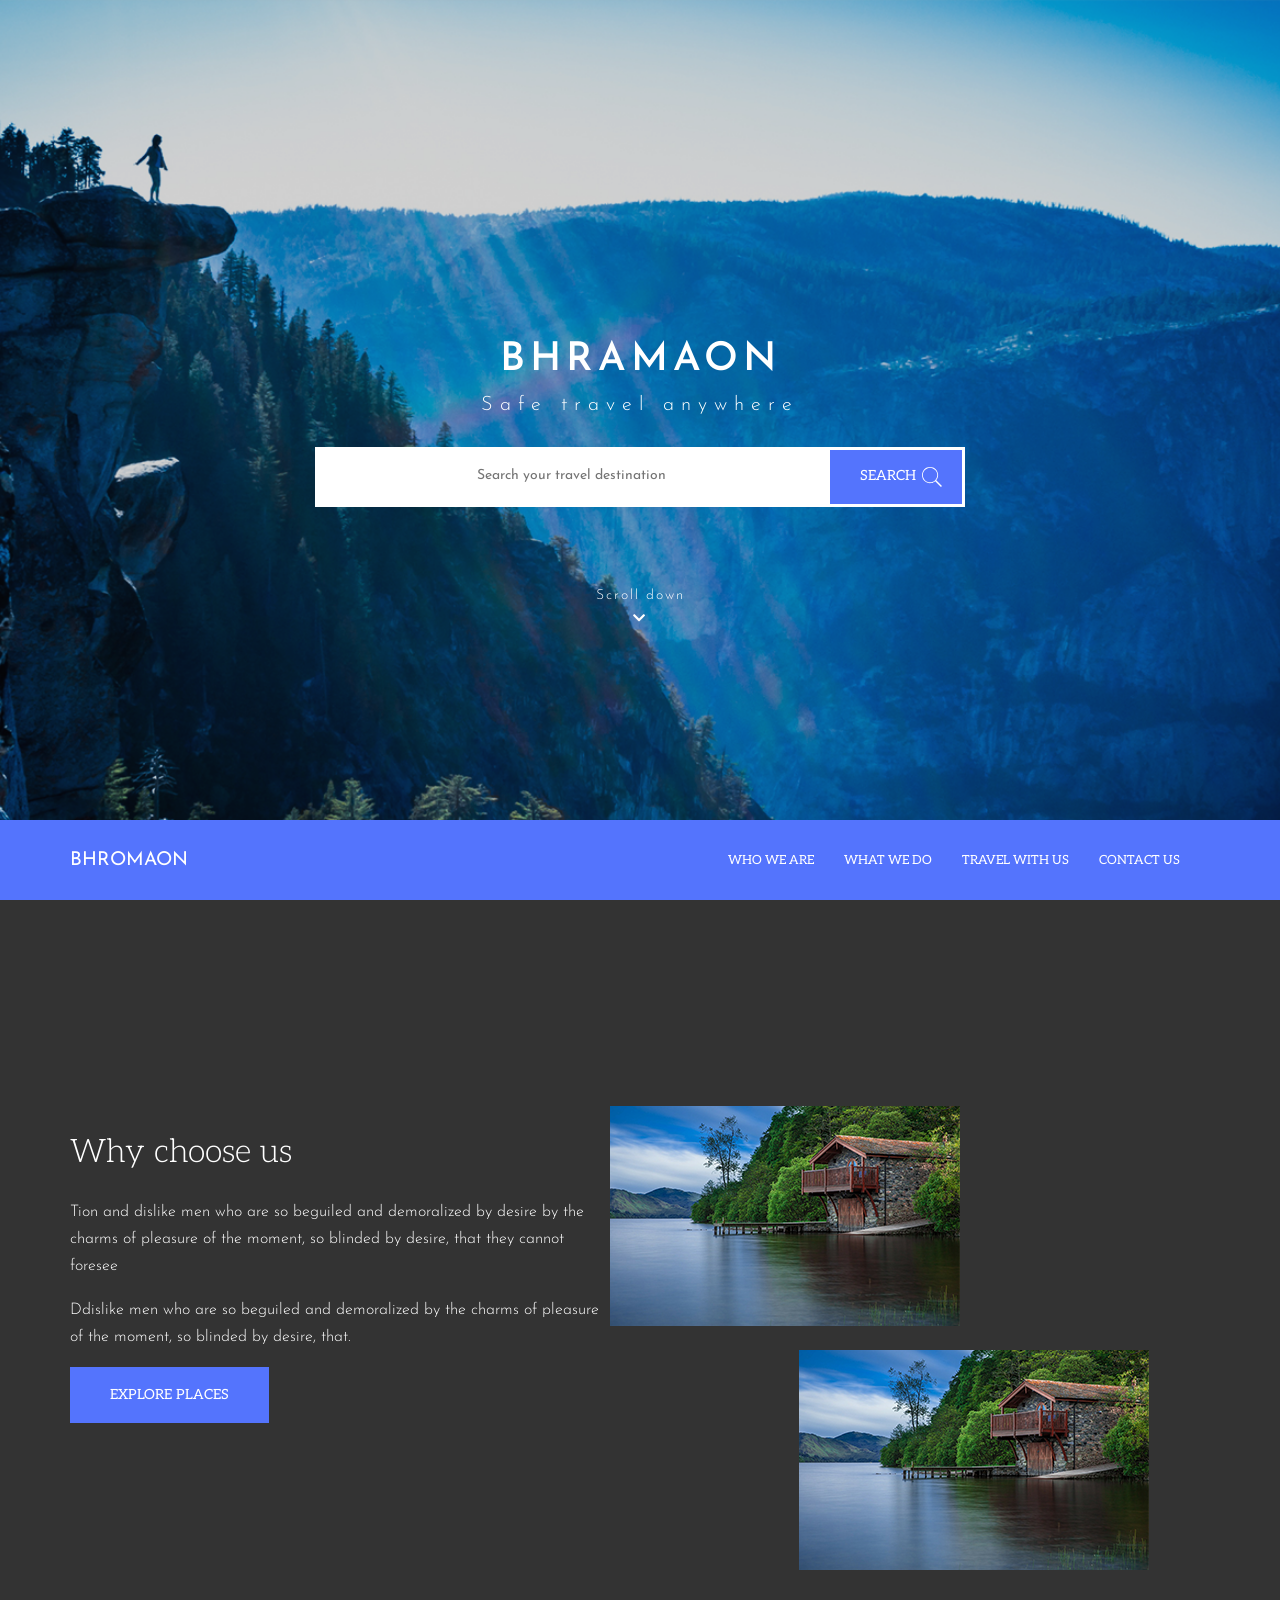
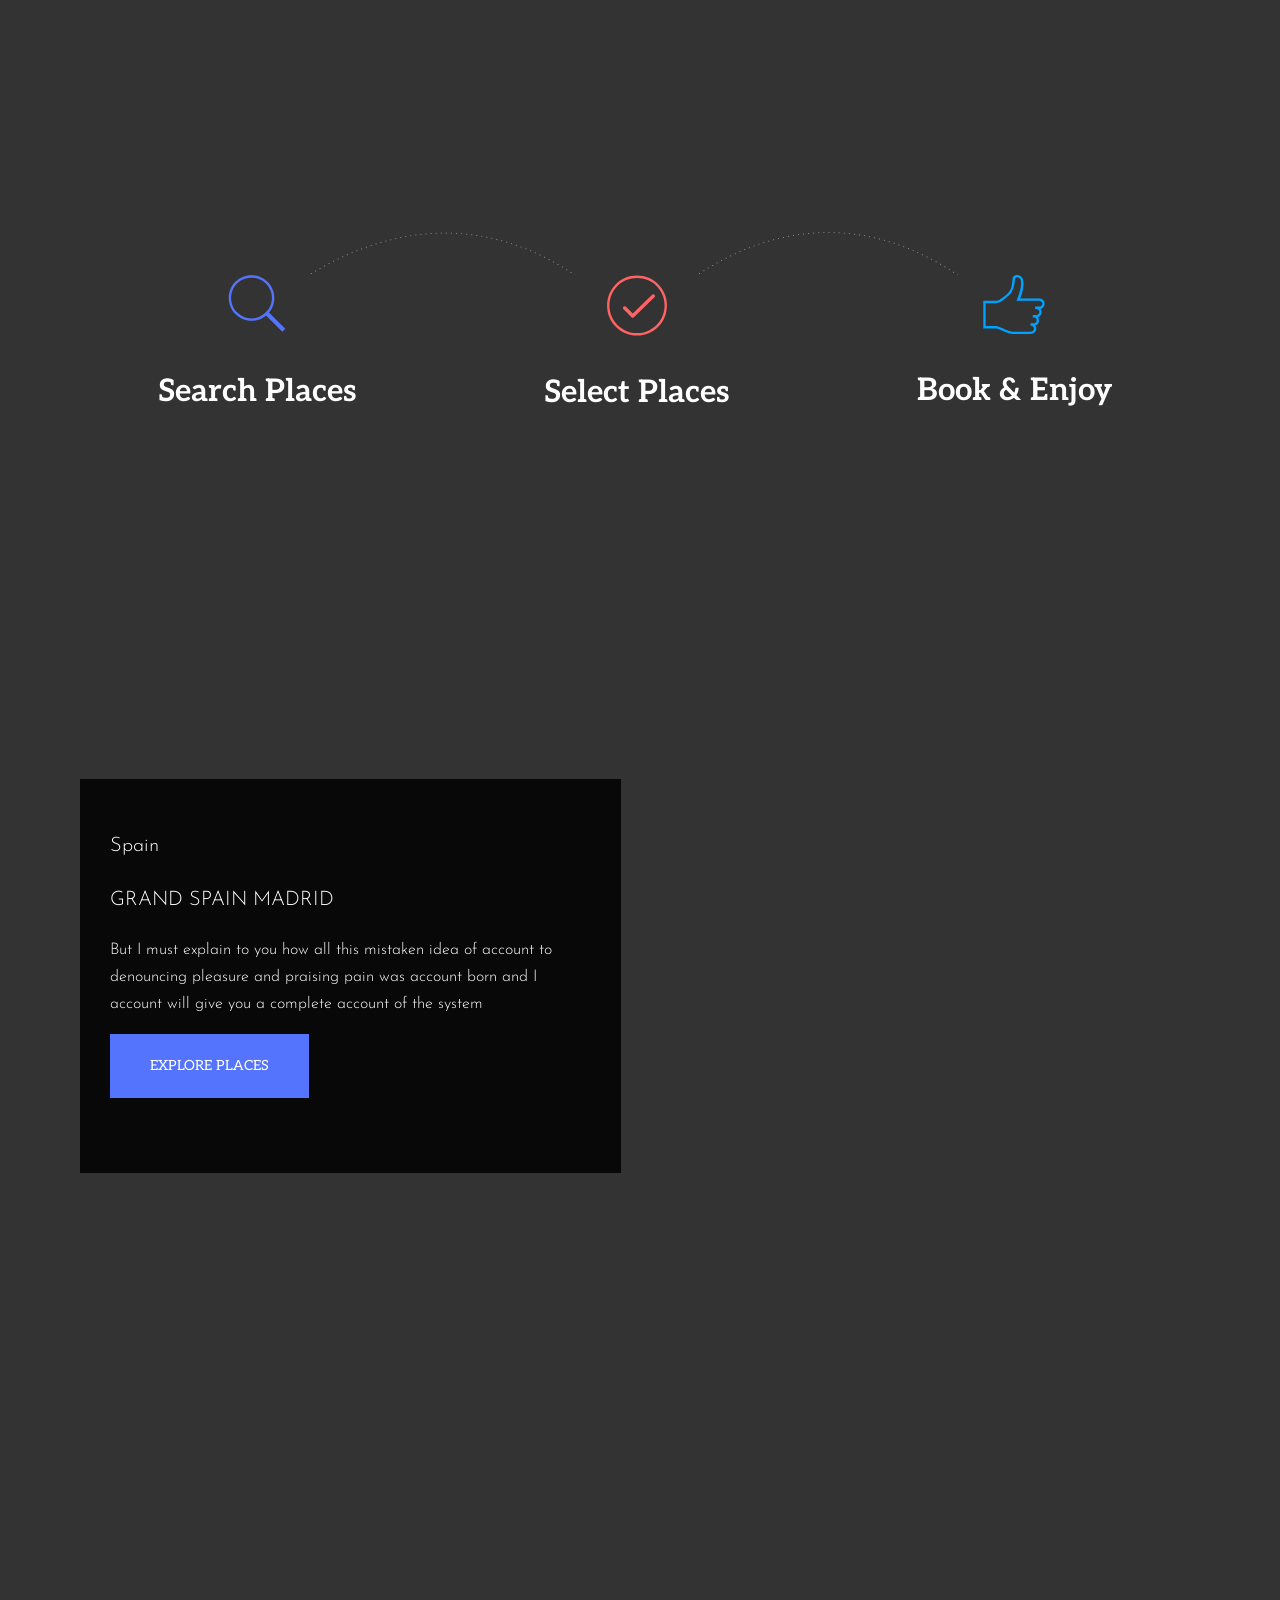
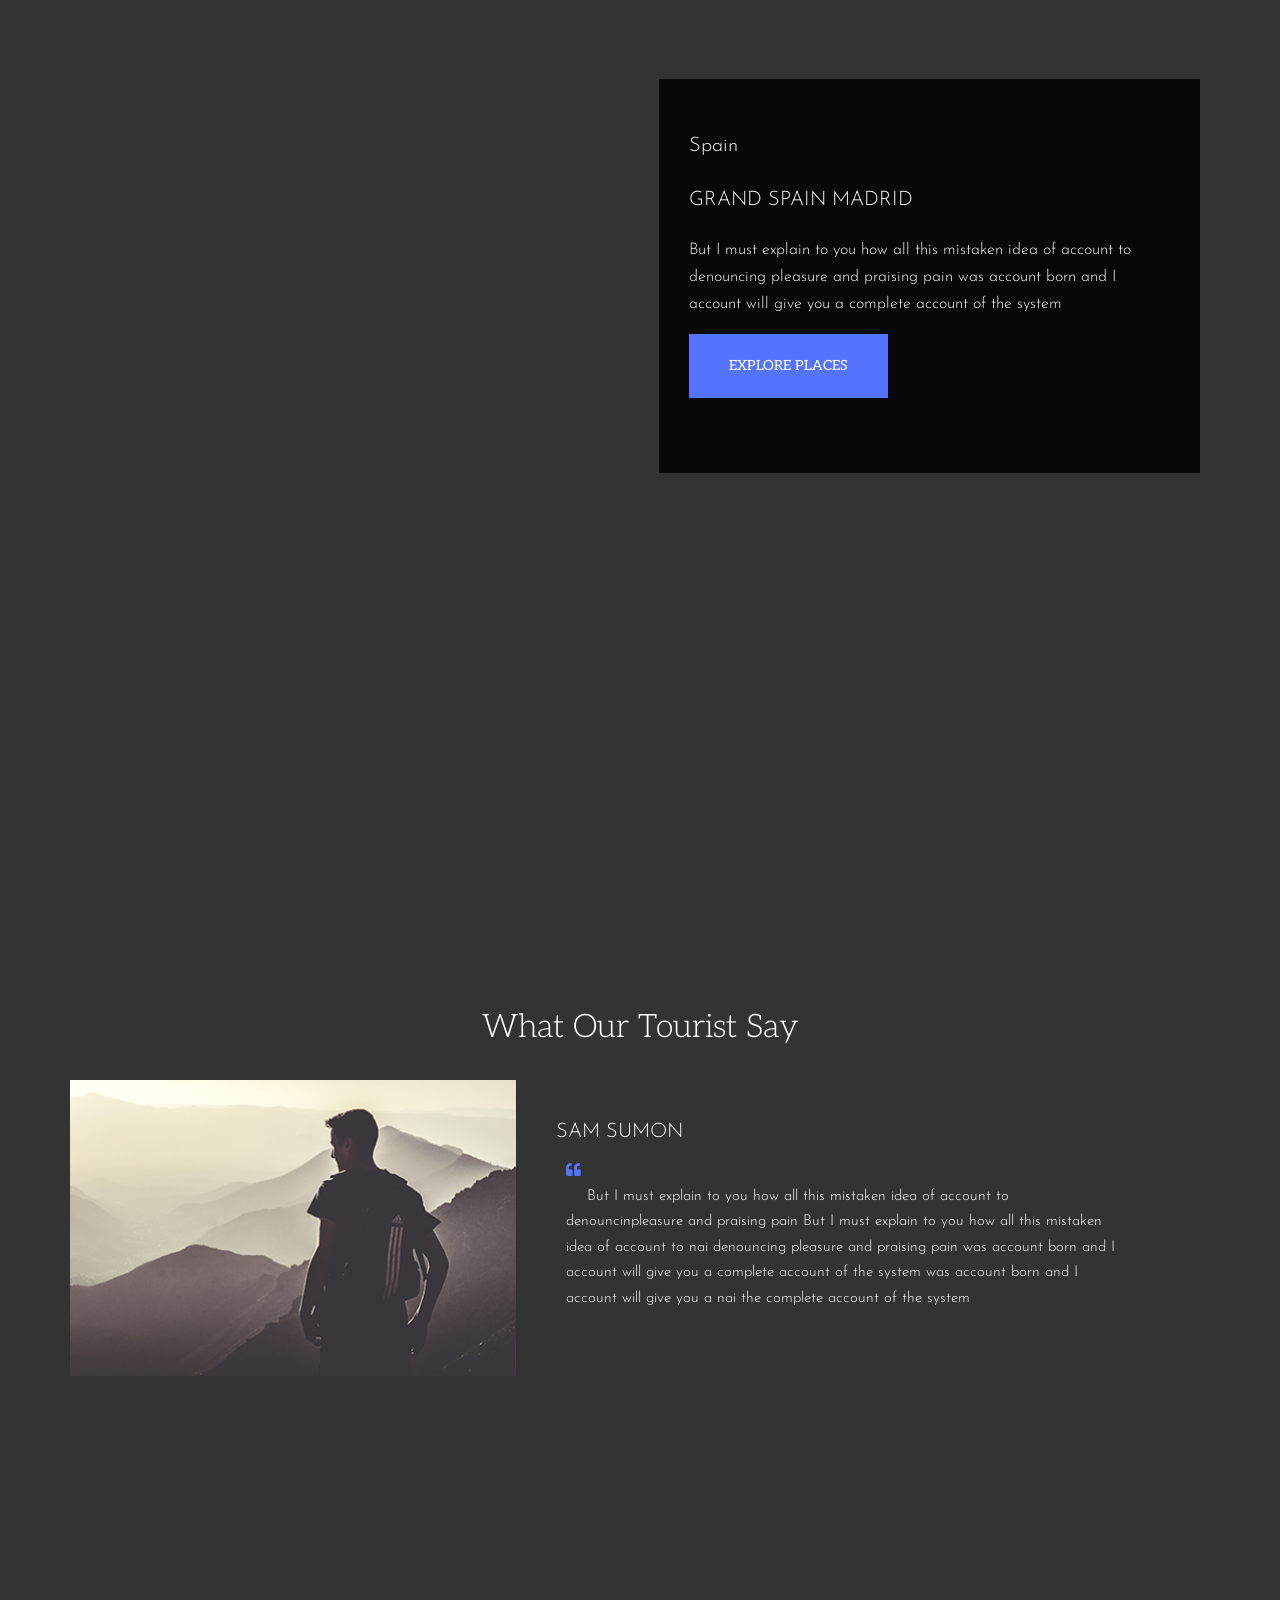
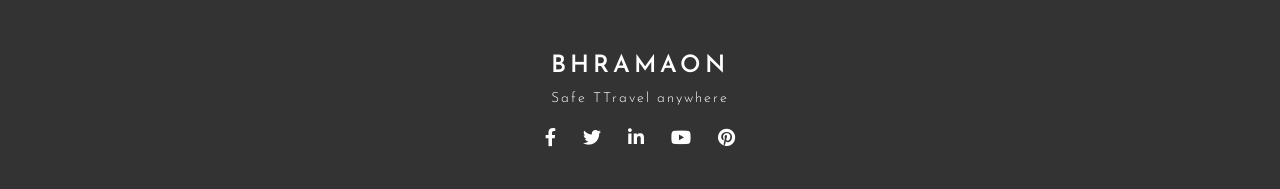
==== commit bb08fd60: "adaptive search" ====
--- a/index.html
+++ b/index.html
@@ -42,7 +42,7 @@
               class="search__input"
             />
             <button class="search__btn">
-              search
+              <span>search</span>
               <svg width="20px" height="22px">
                 <use xlink:href="#search"></use>
               </svg>
@@ -59,21 +59,23 @@
 
     <nav class="navigation">
       <div class="container">
-        <a href="" class="navigation__logo-link">bhromaon</a>
-        <ul class="navigation__list">
-          <li class="navigation__item">
-            <a href="" class="navigation__link">Who we are</a>
-          </li>
-          <li class="navigation__item">
-            <a href="" class="navigation__link">What we do</a>
-          </li>
-          <li class="navigation__item">
-            <a href="" class="navigation__link">Travel with us</a>
-          </li>
-          <li class="navigation__item">
-            <a href="" class="navigation__link">Contact us</a>
-          </li>
-        </ul>
+        <div class="navigation__wrapper">
+          <a href="" class="navigation__logo-link">bhromaon</a>
+          <ul class="navigation__list">
+            <li class="navigation__item">
+              <a href="" class="navigation__link">Who we are</a>
+            </li>
+            <li class="navigation__item">
+              <a href="" class="navigation__link">What we do</a>
+            </li>
+            <li class="navigation__item">
+              <a href="" class="navigation__link">Travel with us</a>
+            </li>
+            <li class="navigation__item">
+              <a href="" class="navigation__link">Contact us</a>
+            </li>
+          </ul>
+        </div>
       </div>
     </nav>
     <section
--- a/css/style.css
+++ b/css/style.css
@@ -1,7 +1,7 @@
 /*! normalize.css v8.0.1 | MIT License | github.com/necolas/normalize.css */html{line-height:1.15;-webkit-text-size-adjust:100%}body{margin:0}main{display:block}h1{font-size:2em;margin:0.67em 0}hr{-webkit-box-sizing:content-box;box-sizing:content-box;height:0;overflow:visible}pre{font-family:monospace, monospace;font-size:1em}a{background-color:transparent}abbr[title]{border-bottom:none;text-decoration:underline;-webkit-text-decoration:underline dotted;text-decoration:underline dotted}b,strong{font-weight:bolder}code,kbd,samp{font-family:monospace, monospace;font-size:1em}small{font-size:80%}sub,sup{font-size:75%;line-height:0;position:relative;vertical-align:baseline}sub{bottom:-0.25em}sup{top:-0.5em}img{border-style:none}button,input,optgroup,select,textarea{font-family:inherit;font-size:100%;line-height:1.15;margin:0}button,input{overflow:visible}button,select{text-transform:none}button,[type="button"],[type="reset"],[type="submit"]{-webkit-appearance:button}button::-moz-focus-inner,[type="button"]::-moz-focus-inner,[type="reset"]::-moz-focus-inner,[type="submit"]::-moz-focus-inner{border-style:none;padding:0}button:-moz-focusring,[type="button"]:-moz-focusring,[type="reset"]:-moz-focusring,[type="submit"]:-moz-focusring{outline:1px dotted ButtonText}fieldset{padding:0.35em 0.75em 0.625em}legend{-webkit-box-sizing:border-box;box-sizing:border-box;color:inherit;display:table;max-width:100%;padding:0;white-space:normal}progress{vertical-align:baseline}textarea{overflow:auto}[type="checkbox"],[type="radio"]{-webkit-box-sizing:border-box;box-sizing:border-box;padding:0}[type="number"]::-webkit-inner-spin-button,[type="number"]::-webkit-outer-spin-button{height:auto}[type="search"]{-webkit-appearance:textfield;outline-offset:-2px}[type="search"]::-webkit-search-decoration{-webkit-appearance:none}::-webkit-file-upload-button{-webkit-appearance:button;font:inherit}details{display:block}summary{display:list-item}template{display:none}[hidden]{display:none}*{-webkit-box-sizing:border-box;box-sizing:border-box}html,body{height:100%}html{font:10px "Josefin Sans",sans-serif}body{font-family:"Josefin Sans",sans-serif;font-size:1.4rem;line-height:1.7;font-weight:400;color:#333;padding:0;background-color:#333;margin:0}.container{max-width:1170px;width:100%;margin:0 auto;padding:15px;text-align:center;color:#fff}a,button{-webkit-transition:all 0.3s ease-in;-o-transition:all 0.3s ease-in;transition:all 0.3s ease-in;text-decoration:none}ul{padding:0;list-style:none}.section{background-attachment:fixed;background-position:center;background-repeat:no-repeat;background-size:cover;display:-webkit-box;display:-ms-flexbox;display:flex;-webkit-box-orient:vertical;-webkit-box-direction:normal;-ms-flex-direction:column;flex-direction:column;-webkit-box-pack:center;-ms-flex-pack:center;justify-content:center;min-height:100vh}.section__title{font-size:calc(  26px + 10 * ((100vw - 320px) / 1480));font-weight:300;white-space:nowrap;font-family:"Aleo",serif;line-height:normal}.section__text{font-family:"Josefin Sans",sans-serif;font-size:16px;font-weight:300}.section__first{min-height:100vh}.section__second{-webkit-box-align:center;-ms-flex-align:center;align-items:center}.section__third{-webkit-box-align:center;-ms-flex-align:center;align-items:center}.section__fourth{-webkit-box-align:center;-ms-flex-align:center;align-items:center}.section__fifth{-webkit-box-orient:vertical;-webkit-box-direction:normal;-ms-flex-direction:column;flex-direction:column;-webkit-box-pack:center;-ms-flex-pack:center;justify-content:center;-webkit-box-align:center;-ms-flex-align:center;align-items:center}.header{position:relative;height:calc(100% - 80px);background-attachment:fixed;background-position:center;background-repeat:no-repeat;background-size:cover;display:-webkit-box;display:-ms-flexbox;display:flex;-webkit-box-orient:vertical;-webkit-box-direction:normal;-ms-flex-direction:column;flex-direction:column;-webkit-box-pack:center;-ms-flex-pack:center;justify-content:center}@media screen and (max-width: 768px){.header{height:calc(100% - 45px)}}.header__title{text-transform:uppercase;font-size:calc(  24px + 24 * ((100vw - 320px) / 1480));font-weight:600;white-space:nowrap;letter-spacing:5px;line-height:normal}.header__description{font-size:calc(- 16px + 6 * ((100vw - 320px) / 1480));letter-spacing:7px;font-weight:300;text-transform:none}.header__burger{display:none}@media screen and (max-width: 767px){.header__burger{display:block;position:fixed;right:10px;top:20px;width:30px;height:20px}}.header__burger::before,.header__burger::after{content:"";position:absolute;width:100%;height:2px;left:0;background-color:#fff}.header__burger::before{top:0}.header__burger::after{bottom:0}.header__burger span{position:absolute;background-color:#fff;left:0;width:100%;height:2px;top:9px}.searchWrap{display:-webkit-box;display:-ms-flexbox;display:flex;-webkit-box-pack:center;-ms-flex-pack:center;justify-content:center}.search{background-color:#fff;width:650px;display:-webkit-box;display:-ms-flexbox;display:flex;-webkit-box-pack:justify;-ms-flex-pack:justify;justify-content:space-between;height:60px}@media screen and (max-width: 768px){.search{max-width:450px;width:100%}}.search__input{max-width:650px;width:100%;border:none;outline:none;text-align:center}.search__btn{background-color:#5474fd;color:#fff;margin:3px;padding:10px 20px 10px 30px;display:-webkit-box;display:-ms-flexbox;display:flex;-webkit-box-align:center;-ms-flex-align:center;align-items:center;text-transform:uppercase;font-family:"Aleo",serif;font-size:1.4rem;cursor:pointer;border:none}.search__btn:hover{color:#00a650}.search__btn svg{margin-left:6px}.scroller{position:absolute;left:50%;-webkit-transform:translate(-50%, -50%);-ms-transform:translate(-50%, -50%);-o-transform:translate(-50%, -50%);transform:translate(-50%, -50%);bottom:20%}.scroller__link{color:#fff;font-family:"Josefin Sans",sans-serif;font-weight:300;letter-spacing:2px;font-size:14px}.scroller__link:hover{color:#00a650}.navigation{height:80px;background-color:#5474fd}@media screen and (max-width: 767px){.navigation{height:45px}}.navigation .container{display:-webkit-box;display:-ms-flexbox;display:flex;-webkit-box-pack:justify;-ms-flex-pack:justify;justify-content:space-between;-webkit-box-align:center;-ms-flex-align:center;align-items:center;height:100%}@media screen and (max-width: 767px){.navigation .container{-webkit-box-pack:center;-ms-flex-pack:center;justify-content:center}}.navigation__logo-link{color:#fff;text-transform:uppercase;font-size:calc(+ 16px + 6 * ((100vw - 320px) / 1480));letter-spacing:7px;font-weight:300;text-transform:none}.header__burger{display:none}@media screen and (max-width: 767px){.header__burger{display:block;position:fixed;right:10px;top:20px;width:30px;height:20px}}.header__burger::before,.header__burger::after{content:"";position:absolute;width:100%;height:2px;left:0;background-color:#fff}.header__burger::before{top:0}.header__burger::after{bottom:0}.header__burger span{position:absolute;background-color:#fff;left:0;width:100%;height:2px;top:9px}.searchWrap{display:-webkit-box;display:-ms-flexbox;display:flex;-webkit-box-pack:center;-ms-flex-pack:center;justify-content:center}.search{background-color:#fff;width:650px;display:-webkit-box;display:-ms-flexbox;display:flex;-webkit-box-pack:justify;-ms-flex-pack:justify;justify-content:space-between;height:60px}@media screen and (max-width: 768px){.search{max-width:450px;width:100%;border-radius:100px 100px;overflow:hidden}.search span{display:none}}.search__input{max-width:650px;width:100%;border:none;outline:none;text-align:center}.search__btn{background-color:#5474fd;color:#fff;margin:3px;padding:10px 20px 10px 30px;display:-webkit-box;display:-ms-flexbox;display:flex;-webkit-box-align:center;-ms-flex-align:center;align-items:center;text-transform:uppercase;font-family:"Aleo",serif;font-size:1.4rem;cursor:pointer;border:none}@media screen and (max-width: 768px){.search__btn{padding:15px;height:100%;margin:0}}.search__btn:hover{color:#00a650}.search__btn svg{margin-left:6px}.scroller{position:absolute;left:50%;-webkit-transform:translate(-50%, -50%);-ms-transform:translate(-50%, -50%);-o-transform:translate(-50%, -50%);transform:translate(-50%, -50%);bottom:20%}.scroller__link{color:#fff;font-family:"Josefin Sans",sans-serif;font-weight:300;letter-spacing:2px;font-size:14px}.scroller__link:hover{color:#00a650}.navigation{height:80px;background-color:#5474fd}@media screen and (max-width: 767px){.navigation{height:45px}}.navigation__wrapper{display:-webkit-box;display:-ms-flexbox;display:flex;-webkit-box-pack:justify;-ms-flex-pack:justify;justify-content:space-between;-webkit-box-align:center;-ms-flex-align:center;align-items:center;height:100%}@media screen and (max-width: 767px){.navigation__wrapper{-webkit-box-pack:center;-ms-flex-pack:center;justify-content:center}}.navigation__logo-link{color:#fff;text-transform:uppercase;font-size:calc(  10px + 14 * ((100vw - 320px) / 1480))}.navigation__logo-link:hover{color:#00a650}.navigation__list{display:-webkit-box;display:-ms-flexbox;display:flex}@media screen and (max-width: 767px){.navigation__list{display:none}}.navigation__item{display:inline-block;margin-right:30px}.navigation__link{font-family:"Aleo",serif;color:#fff;text-transform:uppercase;font-size:calc(  10px + 4 * ((100vw - 320px) / 1480));position:relative;cursor:pointer}.navigation__link::after{display:block;position:absolute;left:0;width:0;height:2px;background-color:#00a650;content:"";-webkit-transition:width 0.3s ease-out;-o-transition:width 0.3s ease-out;transition:width 0.3s ease-out}.navigation__link:hover:after,.navigation__link:focus:after{width:100%}.row{display:-webkit-box;display:-ms-flexbox;display:flex}.row--stretched{-webkit-box-pack:justify;-ms-flex-pack:justify;justify-content:space-between}.row--right{-webkit-box-pack:end;-ms-flex-pack:end;justify-content:flex-end}@media screen and (max-width: 1030px){.row{-webkit-box-orient:vertical;-webkit-box-direction:normal;-ms-flex-direction:column;flex-direction:column;-webkit-box-pack:space-evenly;-ms-flex-pack:space-evenly;justify-content:space-evenly;-webkit-box-align:center;-ms-flex-align:center;align-items:center}}.col--1-2{text-align:left;max-width:540px;width:100%}.col--1-2__colour{background-color:#333 !important;text-align:center !important}.col--1-2--right{display:-webkit-box;display:-ms-flexbox;display:flex;-webkit-box-pack:end;-ms-flex-pack:end;justify-content:flex-end}.imgWrap{max-width:351px;width:100%;margin-bottom:15px}.imgWrap__img{max-width:100%}.imgWrap--right{margin-left:auto}@media screen and (max-width: 550px){.imgWrap{margin:0 auto !important}}.btn{display:inline-block;padding:20px 40px;font-family:"Aleo",serif;text-transform:uppercase;background-color:#5474fd;border:none;color:#fff;margin-bottom:25px}.btn:hover{background:#fff;color:#3a7999;-webkit-box-shadow:inset 0 0 0 3px #5474fd;box-shadow:inset 0 0 0 3px #5474fd}@media screen and (max-width: 550px){.btn{margin:25px auto}}.opportunities{background-repeat:no-repeat;padding:60px 0;background-position:48% 14%;background-color:#333333}@media screen and (max-width: 1050px){.opportunities{background-image:none !important}}.features{display:-webkit-box;display:-ms-flexbox;display:flex;-ms-flex-pack:distribute;justify-content:space-around;-ms-flex-wrap:wrap;flex-wrap:wrap;color:#fff}.features__title{font-family:Aleo, serif;font-size:calc(  22px + 14 * ((100vw - 320px) / 1480))}.feature{background-color:#333333;display:-webkit-box;display:-ms-flexbox;display:flex;-webkit-box-orient:vertical;-webkit-box-direction:normal;-ms-flex-direction:column;flex-direction:column;-webkit-box-align:center;-ms-flex-align:center;align-items:center;margin-right:10px}.info-wrap{max-width:541px;margin:10px}.info{width:100%;padding:50px 30px;text-align:left;background-color:rgba(0,0,0,0.85);font-family:"Josefin Sans", sans-serif}.info__country{font-size:20px;font-weight:300}.info__title{text-transform:uppercase;font-size:20px;font-weight:300}.info__description{font-size:16px;font-weight:300}.quote{display:-webkit-box;display:-ms-flexbox;display:flex}@media screen and (max-width: 946px){.quote{-webkit-box-orient:vertical;-webkit-box-direction:normal;-ms-flex-direction:column;flex-direction:column;-webkit-box-pack:center;-ms-flex-pack:center;justify-content:center;-webkit-box-align:center;-ms-flex-align:center;align-items:center;padding-top:30px}}.quote__item{text-align:left;background-color:#333;max-width:670px;width:100%;padding:35px 60px 50px 40px}@media screen and (max-width: 946px){.quote__item{background-color:rgba(240,255,255,0.21) !important;max-width:445px;width:100%}}.quote__imgWrap{max-width:446px;width:100%}.quote__imgWrap-img{height:100%;max-width:100%}.quote__title{text-transform:uppercase;font-size:20px;font-weight:300;margin-top:0}.quote__text{font-family:"Josefin Sans",sans-serif;text-indent:1.8em;font-size:15px;font-weight:300;margin:0;position:relative;margin:0;padding:15px 10px;position:relative;text-indent:1.4em}.quote__text i{position:absolute;top:0;left:0;color:#5474fd;-webkit-transform:translate(-30%, -50%);-ms-transform:translate(-30%, -50%);-o-transform:translate(-30%, -50%);transform:translate(-30%, -50%)}@media screen and (max-width: 946px){.quote__text i{-webkit-transform:translate(-25%, -50%);-ms-transform:translate(-25%, -50%);-o-transform:translate(-25%, -50%);transform:translate(-25%, -50%)}}.footer{padding:5px}.footer__nav{display:-webkit-box;display:-ms-flexbox;display:flex;-webkit-box-orient:vertical;-webkit-box-direction:normal;-ms-flex-direction:column;flex-direction:column;-webkit-box-align:center;-ms-flex-align:center;align-items:center;-webkit-box-pack:center;-ms-flex-pack:center;justify-content:center;margin:0 auto;max-width:190px;width:100%}.footer__logo-link{font-size:24px;text-transform:uppercase;color:#fff;letter-spacing:4px;font-weight:600;-webkit-transition:all 0.4s ease-in;-o-transition:all 0.4s ease-in;transition:all 0.4s ease-in}.footer__logo-link:hover,.footer__logo-link:focus,.footer__logo-link:active{color:#5474fd}.footer__subtitle{font-size:14px;font-weight:300;letter-spacing:2px}.socials{display:-webkit-box;display:-ms-flexbox;display:flex;justify-items:center;-webkit-box-pack:justify;-ms-flex-pack:justify;justify-content:space-between;width:100%}.socials__item{display:inline-block}.socials__link{font-size:18px;color:#fff;-webkit-transition:all 0.4s ease-in;-o-transition:all 0.4s ease-in;transition:all 0.4s ease-in}.socials__link:hover,.socials__link:focus,.socials__link:active{color:#5474fd}
--- a/css/style.css
+++ b/css/style.css
@@ -1,7 +1,7 @@
 /*! normalize.css v8.0.1 | MIT License | github.com/necolas/normalize.css */html{line-height:1.15;-webkit-text-size-adjust:100%}body{margin:0}main{display:block}h1{font-size:2em;margin:0.67em 0}hr{-webkit-box-sizing:content-box;box-sizing:content-box;height:0;overflow:visible}pre{font-family:monospace, monospace;font-size:1em}a{background-color:transparent}abbr[title]{border-bottom:none;text-decoration:underline;-webkit-text-decoration:underline dotted;text-decoration:underline dotted}b,strong{font-weight:bolder}code,kbd,samp{font-family:monospace, monospace;font-size:1em}small{font-size:80%}sub,sup{font-size:75%;line-height:0;position:relative;vertical-align:baseline}sub{bottom:-0.25em}sup{top:-0.5em}img{border-style:none}button,input,optgroup,select,textarea{font-family:inherit;font-size:100%;line-height:1.15;margin:0}button,input{overflow:visible}button,select{text-transform:none}button,[type="button"],[type="reset"],[type="submit"]{-webkit-appearance:button}button::-moz-focus-inner,[type="button"]::-moz-focus-inner,[type="reset"]::-moz-focus-inner,[type="submit"]::-moz-focus-inner{border-style:none;padding:0}button:-moz-focusring,[type="button"]:-moz-focusring,[type="reset"]:-moz-focusring,[type="submit"]:-moz-focusring{outline:1px dotted ButtonText}fieldset{padding:0.35em 0.75em 0.625em}legend{-webkit-box-sizing:border-box;box-sizing:border-box;color:inherit;display:table;max-width:100%;padding:0;white-space:normal}progress{vertical-align:baseline}textarea{overflow:auto}[type="checkbox"],[type="radio"]{-webkit-box-sizing:border-box;box-sizing:border-box;padding:0}[type="number"]::-webkit-inner-spin-button,[type="number"]::-webkit-outer-spin-button{height:auto}[type="search"]{-webkit-appearance:textfield;outline-offset:-2px}[type="search"]::-webkit-search-decoration{-webkit-appearance:none}::-webkit-file-upload-button{-webkit-appearance:button;font:inherit}details{display:block}summary{display:list-item}template{display:none}[hidden]{display:none}*{-webkit-box-sizing:border-box;box-sizing:border-box}html,body{height:100%}html{font:10px "Josefin Sans",sans-serif}body{font-family:"Josefin Sans",sans-serif;font-size:1.4rem;line-height:1.7;font-weight:400;color:#333;padding:0;background-color:#333;margin:0}.container{max-width:1170px;width:100%;margin:0 auto;padding:15px;text-align:center;color:#fff}a,button{-webkit-transition:all 0.3s ease-in;-o-transition:all 0.3s ease-in;transition:all 0.3s ease-in;text-decoration:none}ul{padding:0;list-style:none}.section{background-attachment:fixed;background-position:center;background-repeat:no-repeat;background-size:cover;display:-webkit-box;display:-ms-flexbox;display:flex;-webkit-box-orient:vertical;-webkit-box-direction:normal;-ms-flex-direction:column;flex-direction:column;-webkit-box-pack:center;-ms-flex-pack:center;justify-content:center;min-height:100vh}.section__title{font-size:calc(  26px + 10 * ((100vw - 320px) / 1480));font-weight:300;white-space:nowrap;font-family:"Aleo",serif;line-height:normal}.section__text{font-family:"Josefin Sans",sans-serif;font-size:16px;font-weight:300}.section__first{min-height:100vh}.section__second{-webkit-box-align:center;-ms-flex-align:center;align-items:center}.section__third{-webkit-box-align:center;-ms-flex-align:center;align-items:center}.section__fourth{-webkit-box-align:center;-ms-flex-align:center;align-items:center}.section__fifth{-webkit-box-orient:vertical;-webkit-box-direction:normal;-ms-flex-direction:column;flex-direction:column;-webkit-box-pack:center;-ms-flex-pack:center;justify-content:center;-webkit-box-align:center;-ms-flex-align:center;align-items:center}.header{position:relative;height:calc(100% - 80px);background-attachment:fixed;background-position:center;background-repeat:no-repeat;background-size:cover;display:-webkit-box;display:-ms-flexbox;display:flex;-webkit-box-orient:vertical;-webkit-box-direction:normal;-ms-flex-direction:column;flex-direction:column;-webkit-box-pack:center;-ms-flex-pack:center;justify-content:center}@media screen and (max-width: 768px){.header{height:calc(100% - 45px)}}.header__title{text-transform:uppercase;font-size:calc(  24px + 24 * ((100vw - 320px) / 1480));font-weight:600;white-space:nowrap;letter-spacing:5px;line-height:normal}.header__description{font-size:calc(- 16px + 6 * ((100vw - 320px) / 1480));letter-spacing:7px;font-weight:300;text-transform:none}.header__burger{display:none}@media screen and (max-width: 767px){.header__burger{display:block;position:fixed;right:10px;top:20px;width:30px;height:20px}}.header__burger::before,.header__burger::after{content:"";position:absolute;width:100%;height:2px;left:0;background-color:#fff}.header__burger::before{top:0}.header__burger::after{bottom:0}.header__burger span{position:absolute;background-color:#fff;left:0;width:100%;height:2px;top:9px}.searchWrap{display:-webkit-box;display:-ms-flexbox;display:flex;-webkit-box-pack:center;-ms-flex-pack:center;justify-content:center}.search{background-color:#fff;width:650px;display:-webkit-box;display:-ms-flexbox;display:flex;-webkit-box-pack:justify;-ms-flex-pack:justify;justify-content:space-between;height:60px}@media screen and (max-width: 768px){.search{max-width:450px;width:100%}}.search__input{max-width:650px;width:100%;border:none;outline:none;text-align:center}.search__btn{background-color:#5474fd;color:#fff;margin:3px;padding:10px 20px 10px 30px;display:-webkit-box;display:-ms-flexbox;display:flex;-webkit-box-align:center;-ms-flex-align:center;align-items:center;text-transform:uppercase;font-family:"Aleo",serif;font-size:1.4rem;cursor:pointer;border:none}.search__btn:hover{color:#00a650}.search__btn svg{margin-left:6px}.scroller{position:absolute;left:50%;-webkit-transform:translate(-50%, -50%);-ms-transform:translate(-50%, -50%);-o-transform:translate(-50%, -50%);transform:translate(-50%, -50%);bottom:20%}.scroller__link{color:#fff;font-family:"Josefin Sans",sans-serif;font-weight:300;letter-spacing:2px;font-size:14px}.scroller__link:hover{color:#00a650}.navigation{height:80px;background-color:#5474fd}@media screen and (max-width: 767px){.navigation{height:45px}}.navigation .container{display:-webkit-box;display:-ms-flexbox;display:flex;-webkit-box-pack:justify;-ms-flex-pack:justify;justify-content:space-between;-webkit-box-align:center;-ms-flex-align:center;align-items:center;height:100%}@media screen and (max-width: 767px){.navigation .container{-webkit-box-pack:center;-ms-flex-pack:center;justify-content:center}}.navigation__logo-link{color:#fff;text-transform:uppercase;font-size:calc(+ 16px + 6 * ((100vw - 320px) / 1480));letter-spacing:7px;font-weight:300;text-transform:none}.header__burger{display:none}@media screen and (max-width: 767px){.header__burger{display:block;position:fixed;right:10px;top:20px;width:30px;height:20px}}.header__burger::before,.header__burger::after{content:"";position:absolute;width:100%;height:2px;left:0;background-color:#fff}.header__burger::before{top:0}.header__burger::after{bottom:0}.header__burger span{position:absolute;background-color:#fff;left:0;width:100%;height:2px;top:9px}.searchWrap{display:-webkit-box;display:-ms-flexbox;display:flex;-webkit-box-pack:center;-ms-flex-pack:center;justify-content:center}.search{background-color:#fff;width:650px;display:-webkit-box;display:-ms-flexbox;display:flex;-webkit-box-pack:justify;-ms-flex-pack:justify;justify-content:space-between;height:60px}@media screen and (max-width: 768px){.search{max-width:450px;width:100%;border-radius:100px 100px;overflow:hidden}.search span{display:none}}.search__input{max-width:650px;width:100%;border:none;outline:none;text-align:center}.search__btn{background-color:#5474fd;color:#fff;margin:3px;padding:10px 20px 10px 30px;display:-webkit-box;display:-ms-flexbox;display:flex;-webkit-box-align:center;-ms-flex-align:center;align-items:center;text-transform:uppercase;font-family:"Aleo",serif;font-size:1.4rem;cursor:pointer;border:none}@media screen and (max-width: 768px){.search__btn{padding:15px;height:100%;margin:0}}.search__btn:hover{color:#00a650}.search__btn svg{margin-left:6px}.scroller{position:absolute;left:50%;-webkit-transform:translate(-50%, -50%);-ms-transform:translate(-50%, -50%);-o-transform:translate(-50%, -50%);transform:translate(-50%, -50%);bottom:20%}.scroller__link{color:#fff;font-family:"Josefin Sans",sans-serif;font-weight:300;letter-spacing:2px;font-size:14px}.scroller__link:hover{color:#00a650}.navigation{height:80px;background-color:#5474fd}@media screen and (max-width: 767px){.navigation{height:45px}}.navigation__wrapper{display:-webkit-box;display:-ms-flexbox;display:flex;-webkit-box-pack:justify;-ms-flex-pack:justify;justify-content:space-between;-webkit-box-align:center;-ms-flex-align:center;align-items:center;height:100%}@media screen and (max-width: 767px){.navigation__wrapper{-webkit-box-pack:center;-ms-flex-pack:center;justify-content:center}}.navigation__logo-link{color:#fff;text-transform:uppercase;font-size:calc(  10px + 14 * ((100vw - 320px) / 1480))}.navigation__logo-link:hover{color:#00a650}.navigation__list{display:-webkit-box;display:-ms-flexbox;display:flex}@media screen and (max-width: 767px){.navigation__list{display:none}}.navigation__item{display:inline-block;margin-right:30px}.navigation__link{font-family:"Aleo",serif;color:#fff;text-transform:uppercase;font-size:calc(  10px + 4 * ((100vw - 320px) / 1480));position:relative;cursor:pointer}.navigation__link::after{display:block;position:absolute;left:0;width:0;height:2px;background-color:#00a650;content:"";-webkit-transition:width 0.3s ease-out;-o-transition:width 0.3s ease-out;transition:width 0.3s ease-out}.navigation__link:hover:after,.navigation__link:focus:after{width:100%}.row{display:-webkit-box;display:-ms-flexbox;display:flex}.row--stretched{-webkit-box-pack:justify;-ms-flex-pack:justify;justify-content:space-between}.row--right{-webkit-box-pack:end;-ms-flex-pack:end;justify-content:flex-end}@media screen and (max-width: 1030px){.row{-webkit-box-orient:vertical;-webkit-box-direction:normal;-ms-flex-direction:column;flex-direction:column;-webkit-box-pack:space-evenly;-ms-flex-pack:space-evenly;justify-content:space-evenly;-webkit-box-align:center;-ms-flex-align:center;align-items:center}}.col--1-2{text-align:left;max-width:540px;width:100%}.col--1-2__colour{background-color:#333 !important;text-align:center !important}.col--1-2--right{display:-webkit-box;display:-ms-flexbox;display:flex;-webkit-box-pack:end;-ms-flex-pack:end;justify-content:flex-end}.imgWrap{max-width:351px;width:100%;margin-bottom:15px}.imgWrap__img{max-width:100%}.imgWrap--right{margin-left:auto}@media screen and (max-width: 550px){.imgWrap{margin:0 auto !important}}.btn{display:inline-block;padding:20px 40px;font-family:"Aleo",serif;text-transform:uppercase;background-color:#5474fd;border:none;color:#fff;margin-bottom:25px}.btn:hover{background:#fff;color:#3a7999;-webkit-box-shadow:inset 0 0 0 3px #5474fd;box-shadow:inset 0 0 0 3px #5474fd}@media screen and (max-width: 550px){.btn{margin:25px auto}}.opportunities{background-repeat:no-repeat;padding:60px 0;background-position:48% 14%;background-color:#333333}@media screen and (max-width: 1050px){.opportunities{background-image:none !important}}.features{display:-webkit-box;display:-ms-flexbox;display:flex;-ms-flex-pack:distribute;justify-content:space-around;-ms-flex-wrap:wrap;flex-wrap:wrap;color:#fff}.features__title{font-family:Aleo, serif;font-size:calc(  22px + 14 * ((100vw - 320px) / 1480))}.feature{background-color:#333333;display:-webkit-box;display:-ms-flexbox;display:flex;-webkit-box-orient:vertical;-webkit-box-direction:normal;-ms-flex-direction:column;flex-direction:column;-webkit-box-align:center;-ms-flex-align:center;align-items:center;margin-right:10px}.info-wrap{max-width:541px;margin:10px}.info{width:100%;padding:50px 30px;text-align:left;background-color:rgba(0,0,0,0.85);font-family:"Josefin Sans", sans-serif}.info__country{font-size:20px;font-weight:300}.info__title{text-transform:uppercase;font-size:20px;font-weight:300}.info__description{font-size:16px;font-weight:300}.quote{display:-webkit-box;display:-ms-flexbox;display:flex}@media screen and (max-width: 946px){.quote{-webkit-box-orient:vertical;-webkit-box-direction:normal;-ms-flex-direction:column;flex-direction:column;-webkit-box-pack:center;-ms-flex-pack:center;justify-content:center;-webkit-box-align:center;-ms-flex-align:center;align-items:center;padding-top:30px}}.quote__item{text-align:left;background-color:#333;max-width:670px;width:100%;padding:35px 60px 50px 40px}@media screen and (max-width: 946px){.quote__item{background-color:rgba(240,255,255,0.21) !important;max-width:445px;width:100%}}.quote__imgWrap{max-width:446px;width:100%}.quote__imgWrap-img{height:100%;max-width:100%}.quote__title{text-transform:uppercase;font-size:20px;font-weight:300;margin-top:0}.quote__text{font-family:"Josefin Sans",sans-serif;text-indent:1.8em;font-size:15px;font-weight:300;margin:0;position:relative;margin:0;padding:15px 10px;position:relative;text-indent:1.4em}.quote__text i{position:absolute;top:0;left:0;color:#5474fd;-webkit-transform:translate(-30%, -50%);-ms-transform:translate(-30%, -50%);-o-transform:translate(-30%, -50%);transform:translate(-30%, -50%)}@media screen and (max-width: 946px){.quote__text i{-webkit-transform:translate(-25%, -50%);-ms-transform:translate(-25%, -50%);-o-transform:translate(-25%, -50%);transform:translate(-25%, -50%)}}.footer{padding:5px}.footer__nav{display:-webkit-box;display:-ms-flexbox;display:flex;-webkit-box-orient:vertical;-webkit-box-direction:normal;-ms-flex-direction:column;flex-direction:column;-webkit-box-align:center;-ms-flex-align:center;align-items:center;-webkit-box-pack:center;-ms-flex-pack:center;justify-content:center;margin:0 auto;max-width:190px;width:100%}.footer__logo-link{font-size:24px;text-transform:uppercase;color:#fff;letter-spacing:4px;font-weight:600;-webkit-transition:all 0.4s ease-in;-o-transition:all 0.4s ease-in;transition:all 0.4s ease-in}.footer__logo-link:hover,.footer__logo-link:focus,.footer__logo-link:active{color:#5474fd}.footer__subtitle{font-size:14px;font-weight:300;letter-spacing:2px}.socials{display:-webkit-box;display:-ms-flexbox;display:flex;justify-items:center;-webkit-box-pack:justify;-ms-flex-pack:justify;justify-content:space-between;width:100%}.socials__item{display:inline-block}.socials__link{font-size:18px;color:#fff;-webkit-transition:all 0.4s ease-in;-o-transition:all 0.4s ease-in;transition:all 0.4s ease-in}.socials__link:hover,.socials__link:focus,.socials__link:active{color:#5474fd}
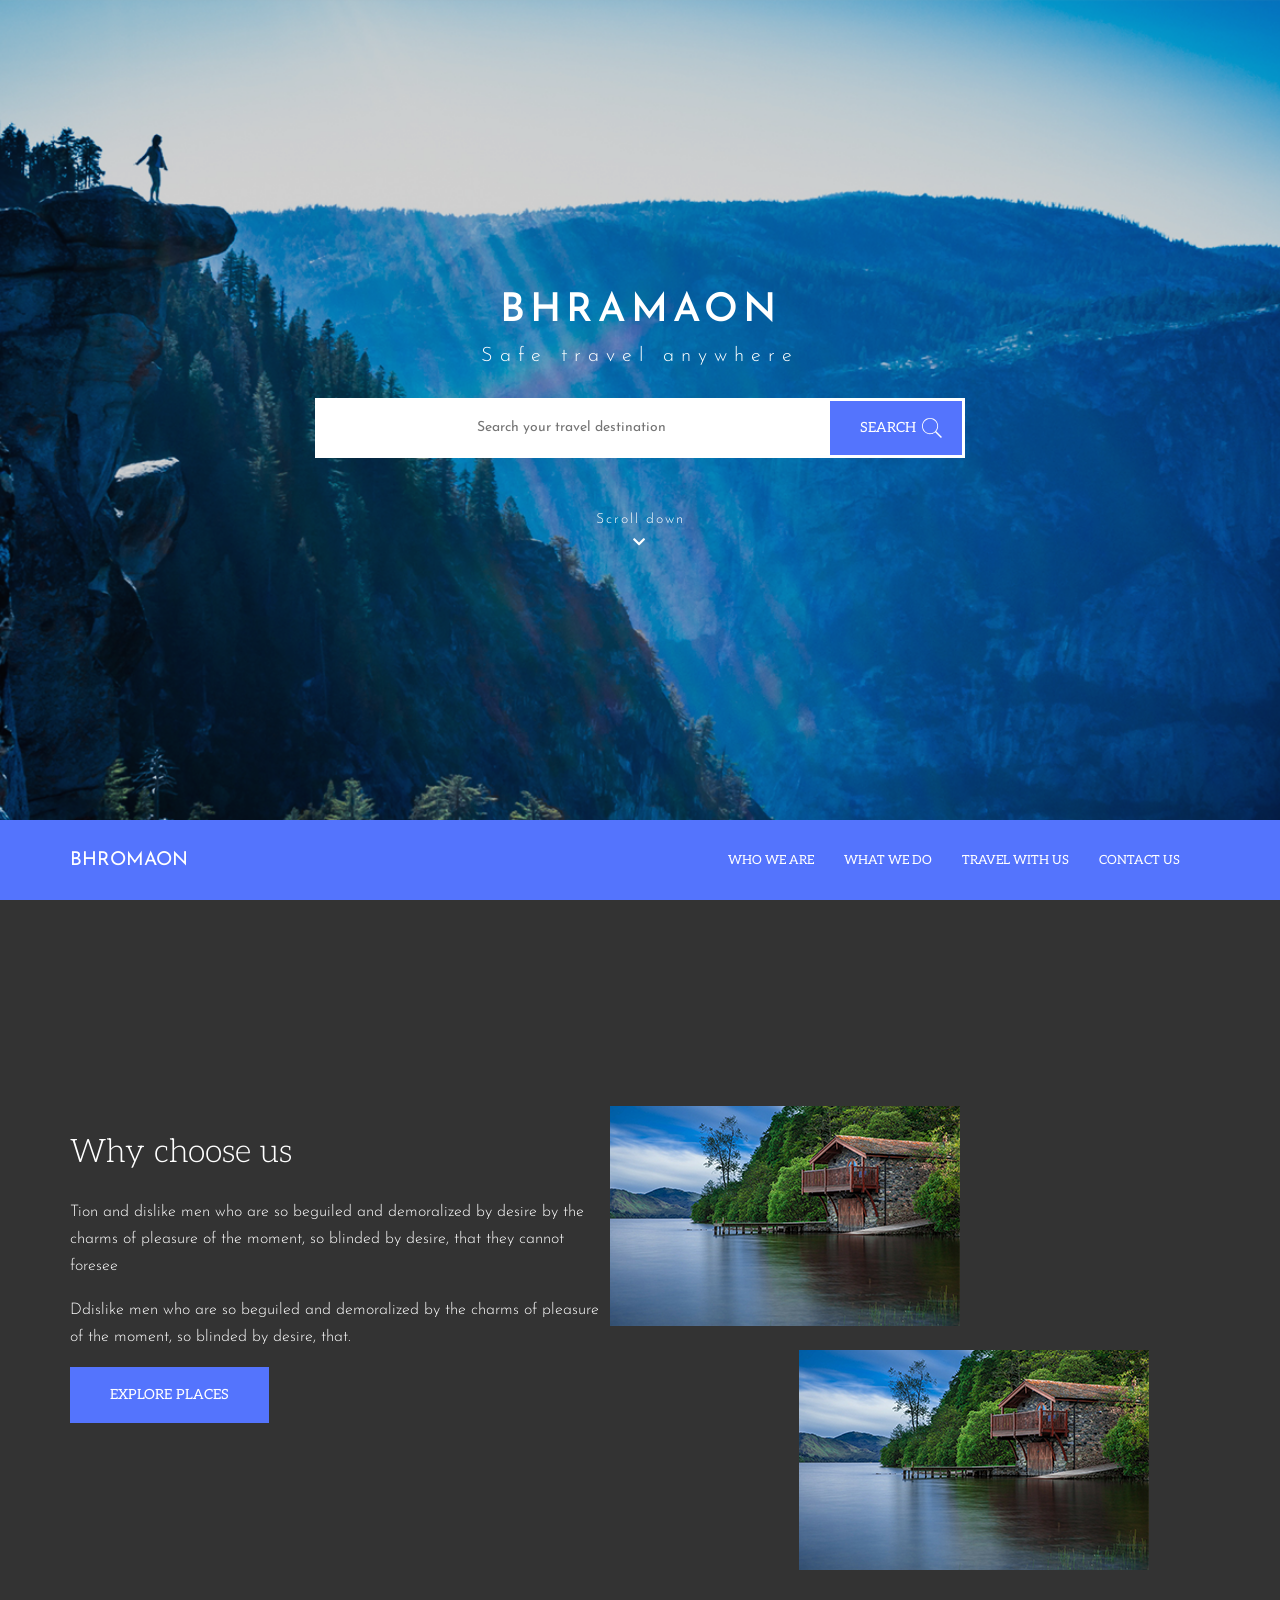
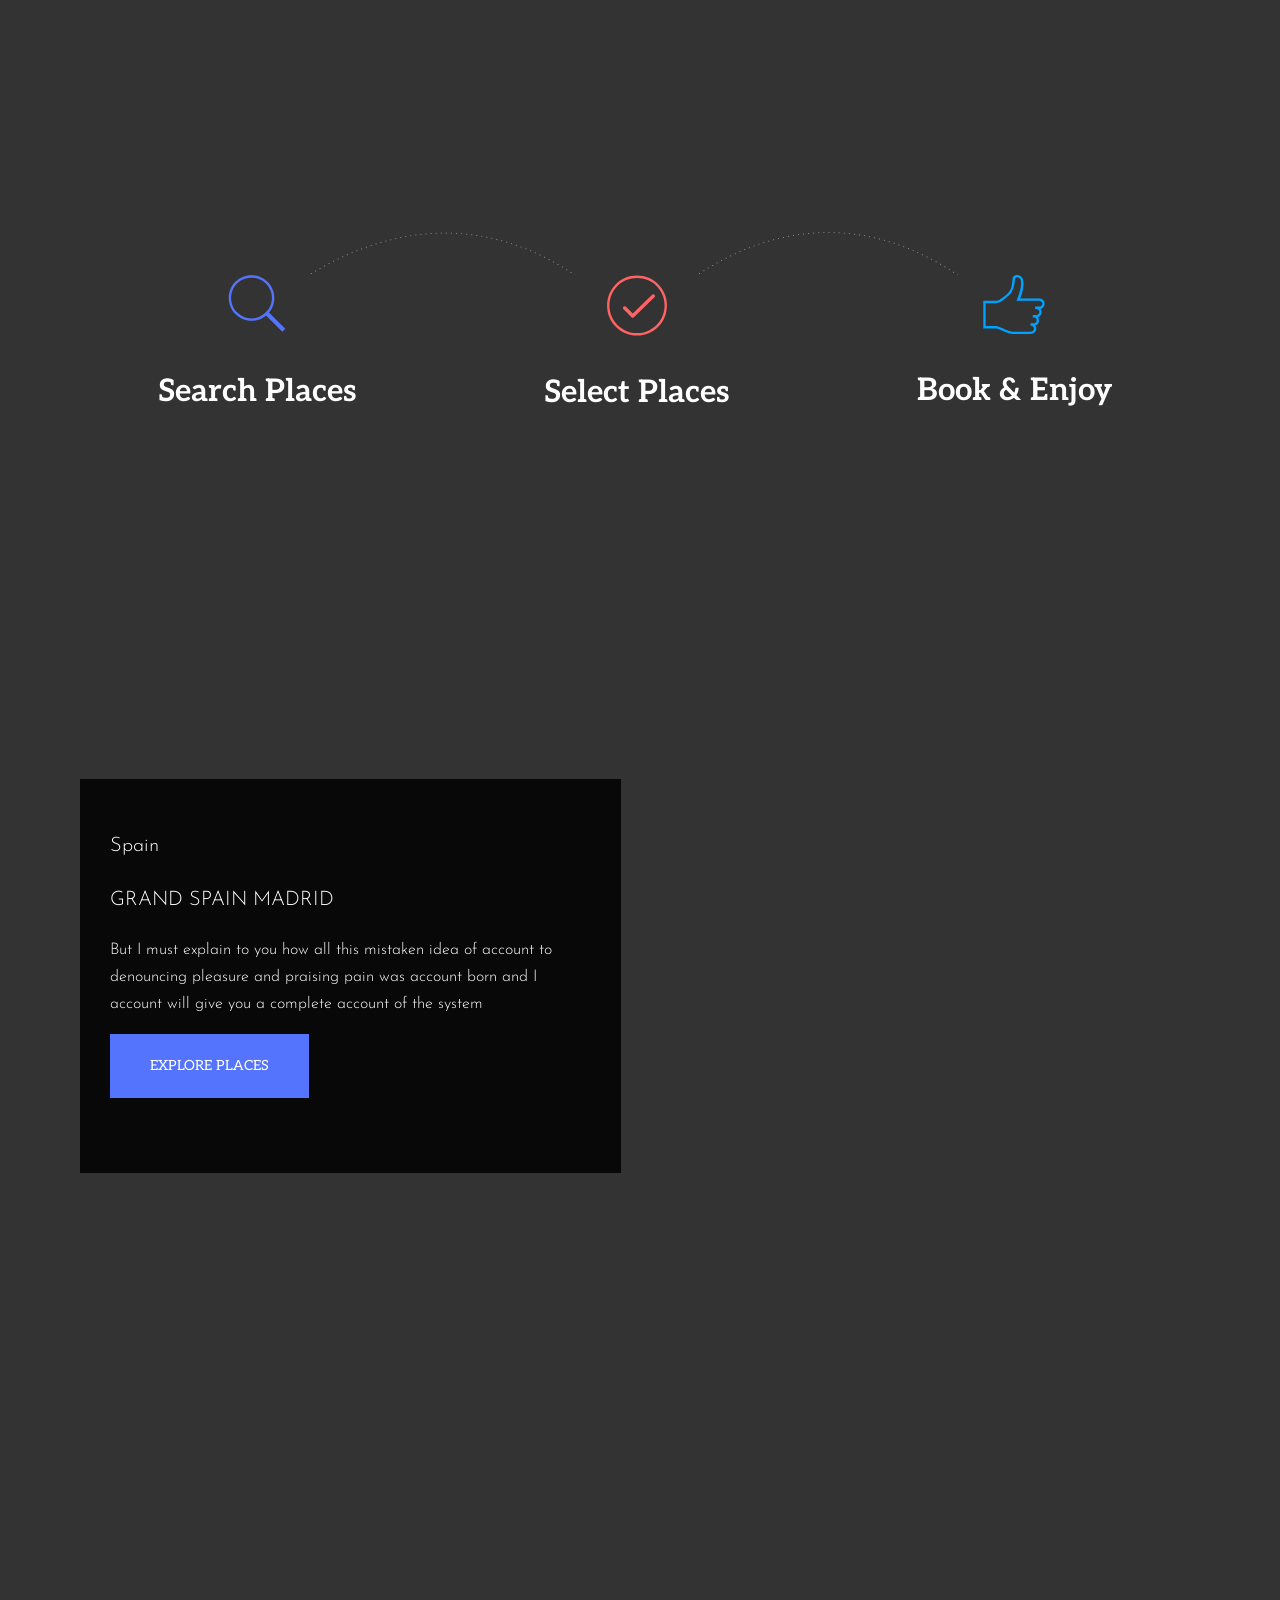
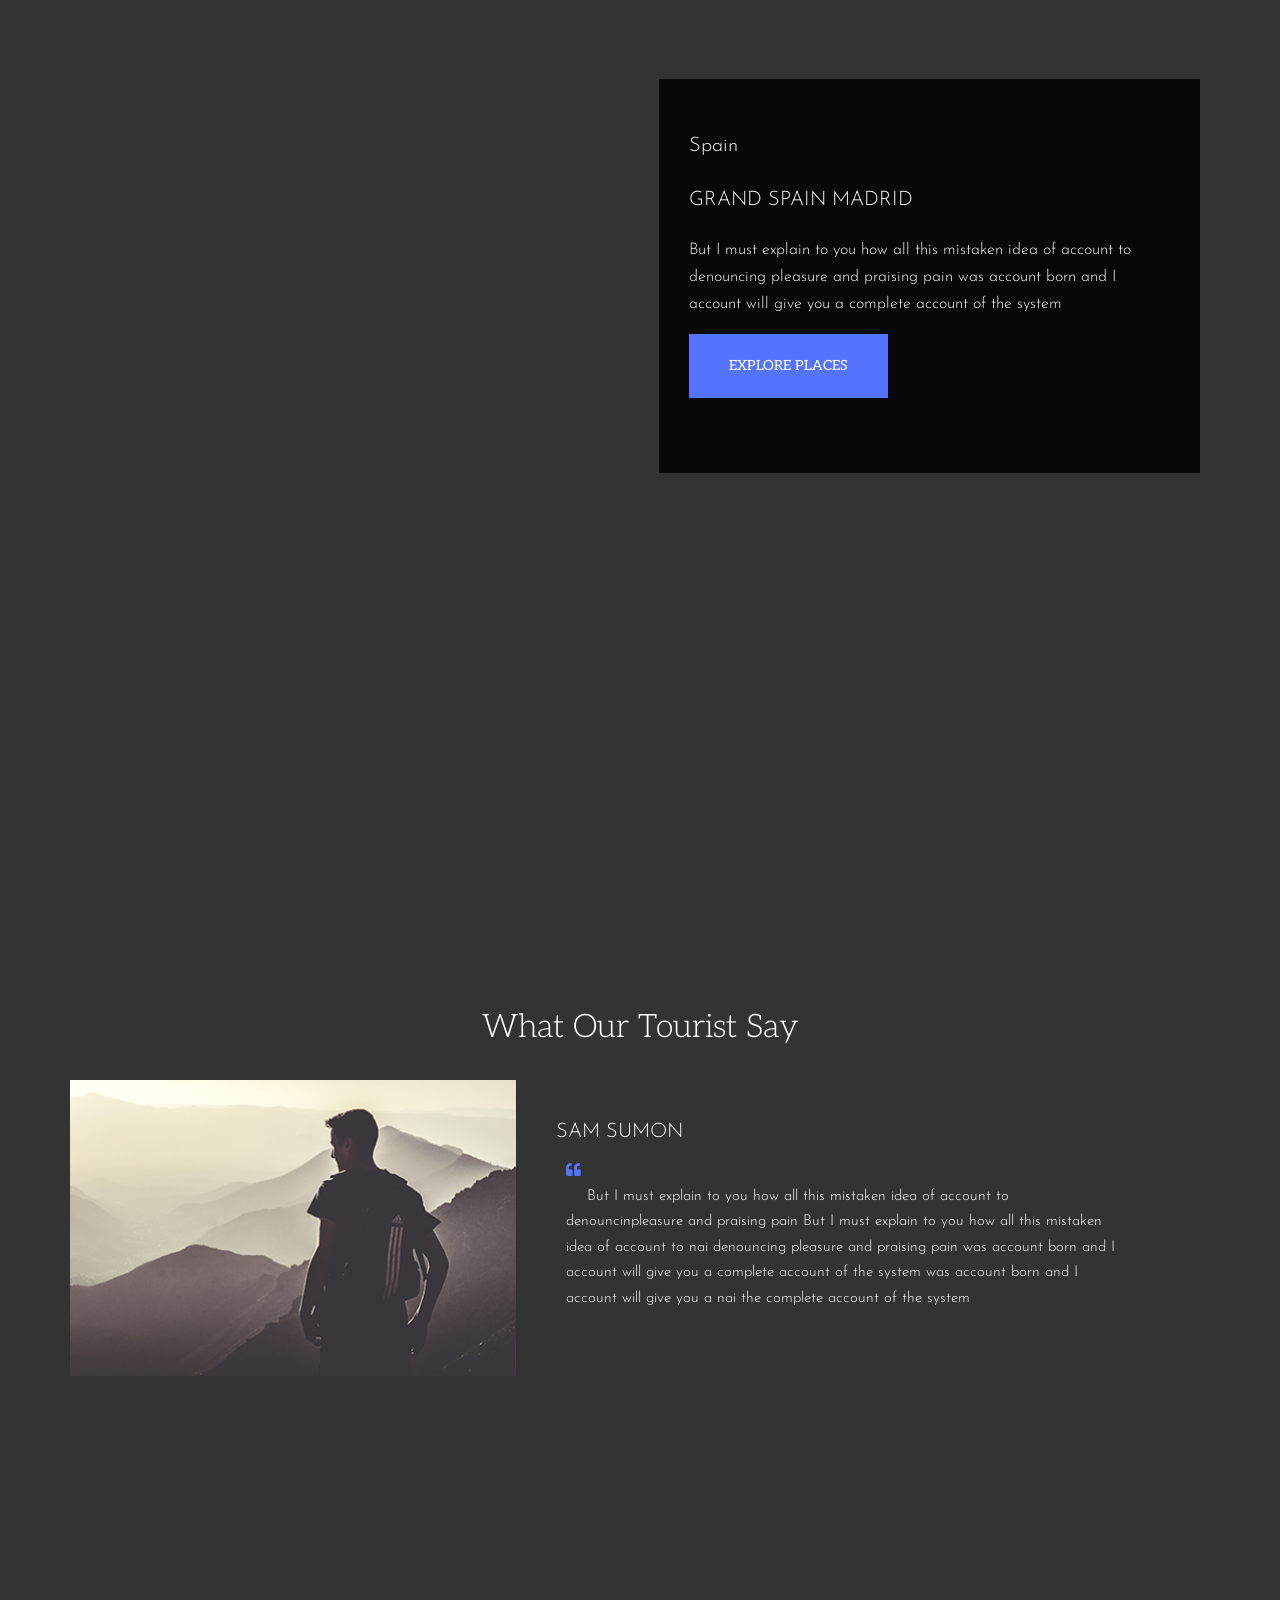
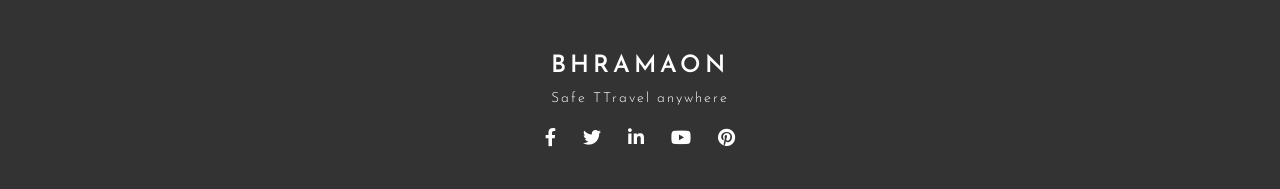
==== commit 5e83813c: "exam" ====
--- a/index.html
+++ b/index.html
@@ -19,14 +19,17 @@
     />
     <link rel="shortcut icon" href="favicon.ico" type="image/x-icon" />
     <link rel="stylesheet" href="./css/style.css" />
-    <title>Document</title>
+
+    <title>Bhramaon</title>
   </head>
   <body>
     <header
       class="header"
       style="background-image: url('pictures/header.png');"
     >
-      <a href="" class="header__burger"><span></span></a>
+      <a href="#" class="header__burger" id="header__burger">
+        <span></span>
+      </a>
       <div class="container">
         <h1 class="header__title">
           Bhramaon <br />
@@ -50,7 +53,7 @@
           </form>
         </div>
         <div class="scroller">
-          <a href="#" class="scroller__link"
+          <a href="#section-first" class="scroller__link"
             >Scroll down <br /><i class="fas fa-chevron-down"></i
           ></a>
         </div>
@@ -63,120 +66,97 @@
           <a href="" class="navigation__logo-link">bhromaon</a>
           <ul class="navigation__list">
             <li class="navigation__item">
-              <a href="" class="navigation__link">Who we are</a>
+              <a href="#section-first" class="navigation__link">Who we are</a>
             </li>
             <li class="navigation__item">
-              <a href="" class="navigation__link">What we do</a>
+              <a href="#what-we-do" class="navigation__link">What we do</a>
             </li>
             <li class="navigation__item">
-              <a href="" class="navigation__link">Travel with us</a>
+              <a href="#travel" class="navigation__link">Travel with us</a>
             </li>
             <li class="navigation__item">
-              <a href="" class="navigation__link">Contact us</a>
+              <a href="#contacts" class="navigation__link">Contact us</a>
             </li>
           </ul>
         </div>
       </div>
     </nav>
-    <section
-      class="section section__first"
-      style="background-image: url(pictures/section_2.png);"
-    >
-      <div class="container">
-        <div class="row">
-          <div class="col--1-2">
-            <h2 class="section__title">Why choose us</h2>
-            <p class="section__text">
-              Tion and dislike men who are so beguiled and demoralized by desire
-              by the charms of pleasure of the moment, so blinded by desire,
-              that they cannot foresee
-            </p>
-            <p class="section__text">
-              Ddislike men who are so beguiled and demoralized by the charms of
-              pleasure of the moment, so blinded by desire, that.
-            </p>
-            <button class="btn">
-              explore places
-            </button>
-          </div>
-          <div class="col--1-2">
-            <div class="imgWrap">
-              <img
-                src="pictures/section_2__img1.png"
-                alt=""
-                class="imgWrap__img"
-              />
-            </div>
-            <div class="imgWrap imgWrap--right">
-              <img
-                src="pictures/section_2__img1.png"
-                alt=""
-                class="imgWrap__img"
-              />
+    <main>
+      <section
+        class="section section__first"
+        id="section-first"
+        style="background-image: url(pictures/section_2.png);"
+      >
+        <div class="container">
+          <div class="row">
+            <div class="col--1-2">
+              <h2 class="section__title">Why choose us</h2>
+              <p class="section__text">
+                Tion and dislike men who are so beguiled and demoralized by
+                desire by the charms of pleasure of the moment, so blinded by
+                desire, that they cannot foresee
+              </p>
+              <p class="section__text">
+                Ddislike men who are so beguiled and demoralized by the charms
+                of pleasure of the moment, so blinded by desire, that.
+              </p>
+              <button class="btn">
+                explore places
+              </button>
+            </div>
+            <div class="col--1-2">
+              <div class="imgWrap">
+                <img
+                  src="pictures/section_2__img1.png"
+                  alt=""
+                  class="imgWrap__img"
+                />
+              </div>
+              <div class="imgWrap imgWrap--right">
+                <img
+                  src="pictures/section_2__img1.png"
+                  alt=""
+                  class="imgWrap__img"
+                />
+              </div>
+            </div>
+          </div>
+        </div>
+      </section>
+      <div
+        id="what-we-do"
+        class="opportunities"
+        style="background-image: url(pictures/Shape1.png);"
+      >
+        <div class="container">
+          <div class="features">
+            <div class="feature">
+              <svg width="60px" height="60px" class="features__icon">
+                <use xlink:href="#search-places"></use>
+              </svg>
+              <h3 class="features__title">Search Places</h3>
+            </div>
+            <div class="feature">
+              <svg width="60px" height="61px" class="features__icon">
+                <use xlink:href="#select-places"></use>
+              </svg>
+              <h3 class="features__title">Select Places</h3>
+            </div>
+            <div class="feature">
+              <svg width="62px" height="59px" class="features__icon">
+                <use xlink:href="#enjoy"></use>
+              </svg>
+              <h3 class="features__title">Book & Enjoy</h3>
             </div>
           </div>
         </div>
       </div>
-    </section>
-    <div
-      class="opportunities"
-      style="background-image: url(pictures/Shape1.png);"
-    >
-      <div class="container">
-        <div class="features">
-          <div class="feature">
-            <svg width="60px" height="60px" class="features__icon">
-              <use xlink:href="#search-places"></use>
-            </svg>
-            <h3 class="features__title">Search Places</h3>
-          </div>
-          <div class="feature">
-            <svg width="60px" height="61px" class="features__icon">
-              <use xlink:href="#select-places"></use>
-            </svg>
-            <h3 class="features__title">Select Places</h3>
-          </div>
-          <div class="feature">
-            <svg width="62px" height="59px" class="features__icon">
-              <use xlink:href="#enjoy"></use>
-            </svg>
-            <h3 class="features__title">Book & Enjoy</h3>
-          </div>
-        </div>
-      </div>
-    </div>
-    <section
-      id="thirdSection"
-      class="section section__second"
-      style="background-image: url('pictures/section_3.png');"
-    >
-      <div class="container">
-        <div class="info-wrap">
-          <div class="info">
-            <span class="info__country">
-              Spain
-            </span>
-            <h3 class="info__title">
-              Grand Spain Madrid
-            </h3>
-            <p class="info__description">
-              But I must explain to you how all this mistaken idea of account to
-              denouncing pleasure and praising pain was account born and I
-              account will give you a complete account of the system
-            </p>
-
-            <a href="#" class="btn">explore places</a>
-          </div>
-        </div>
-      </div>
-    </section>
-    <section
-      id="thirdSection"
-      class="section section__fourth"
-      style="background-image: url('pictures/section_4.png');"
-    >
-      <div class="container">
-        <div class="row row--right">
+      <section
+        id="travel"
+        class="section section__second"
+        style="background-image: url('pictures/section_3.png');"
+      >
+        <div class="container">
           <div class="info-wrap">
             <div class="info">
               <span class="info__country">
@@ -195,35 +175,62 @@
             </div>
           </div>
         </div>
-      </div>
-    </section>
-    <section
-      class="section section__fifth"
-      style="background-image: url(pictures/section_5.png);"
-    >
-      <div class="container">
-        <h3 class="section__title">What Our Tourist Say</h3>
-        <div class="quote">
-          <div class="quote__imgWrap">
-            <img src="pictures/bloq.png" alt="" class="quote__imgWrap-img" />
-          </div>
-
-          <div class="quote__item">
-            <h3 class="quote__title">Sam Sumon</h3>
-            <p class="quote__text">
-              <i class="fas fa-quote-left"></i>
-              But I must explain to you how all this mistaken idea of account to
-              denouncinpleasure and praising pain But I must explain to you how
-              all this mistaken idea of account to nai denouncing pleasure and
-              praising pain was account born and I account will give you a
-              complete account of the system was account born and I account will
-              give you a nai the complete account of the system
-            </p>
-          </div>
-        </div>
-      </div>
-    </section>
-    <footer class="footer">
+      </section>
+      <section
+        class="section section__fourth"
+        style="background-image: url('pictures/section_4.png');"
+      >
+        <div class="container">
+          <div class="row row--right">
+            <div class="info-wrap">
+              <div class="info">
+                <span class="info__country">
+                  Spain
+                </span>
+                <h3 class="info__title">
+                  Grand Spain Madrid
+                </h3>
+                <p class="info__description">
+                  But I must explain to you how all this mistaken idea of
+                  account to denouncing pleasure and praising pain was account
+                  born and I account will give you a complete account of the
+                  system
+                </p>
+
+                <a href="#" class="btn">explore places</a>
+              </div>
+            </div>
+          </div>
+        </div>
+      </section>
+      <section
+        class="section section__fifth"
+        style="background-image: url(pictures/section_5.png);"
+      >
+        <div class="container">
+          <h3 class="section__title">What Our Tourist Say</h3>
+          <div class="quote">
+            <div class="quote__imgWrap">
+              <img src="pictures/bloq.png" alt="" class="quote__imgWrap-img" />
+            </div>
+
+            <div class="quote__item">
+              <h3 class="quote__title">Sam Sumon</h3>
+              <p class="quote__text">
+                <i class="fas fa-quote-left"></i>
+                But I must explain to you how all this mistaken idea of account
+                to denouncinpleasure and praising pain But I must explain to you
+                how all this mistaken idea of account to nai denouncing pleasure
+                and praising pain was account born and I account will give you a
+                complete account of the system was account born and I account
+                will give you a nai the complete account of the system
+              </p>
+            </div>
+          </div>
+        </div>
+      </section>
+    </main>
+    <footer class="footer" id="contacts">
       <div class="container">
         <div class="footer__nav">
           <a href="" class="footer__logo-link">Bhramaon</a>
@@ -297,5 +304,7 @@
         />
       </symbol>
     </svg>
+
+    <script src="js/burger.js"></script>
   </body>
 </html>
--- a/css/style.css
+++ b/css/style.css
@@ -1,7 +1,7 @@
-/*! normalize.css v8.0.1 | MIT License | github.com/necolas/normalize.css */html{line-height:1.15;-webkit-text-size-adjust:100%}body{margin:0}main{display:block}h1{font-size:2em;margin:0.67em 0}hr{-webkit-box-sizing:content-box;box-sizing:content-box;height:0;overflow:visible}pre{font-family:monospace, monospace;font-size:1em}a{background-color:transparent}abbr[title]{border-bottom:none;text-decoration:underline;-webkit-text-decoration:underline dotted;text-decoration:underline dotted}b,strong{font-weight:bolder}code,kbd,samp{font-family:monospace, monospace;font-size:1em}small{font-size:80%}sub,sup{font-size:75%;line-height:0;position:relative;vertical-align:baseline}sub{bottom:-0.25em}sup{top:-0.5em}img{border-style:none}button,input,optgroup,select,textarea{font-family:inherit;font-size:100%;line-height:1.15;margin:0}button,input{overflow:visible}button,select{text-transform:none}button,[type="button"],[type="reset"],[type="submit"]{-webkit-appearance:button}button::-moz-focus-inner,[type="button"]::-moz-focus-inner,[type="reset"]::-moz-focus-inner,[type="submit"]::-moz-focus-inner{border-style:none;padding:0}button:-moz-focusring,[type="button"]:-moz-focusring,[type="reset"]:-moz-focusring,[type="submit"]:-moz-focusring{outline:1px dotted ButtonText}fieldset{padding:0.35em 0.75em 0.625em}legend{-webkit-box-sizing:border-box;box-sizing:border-box;color:inherit;display:table;max-width:100%;padding:0;white-space:normal}progress{vertical-align:baseline}textarea{overflow:auto}[type="checkbox"],[type="radio"]{-webkit-box-sizing:border-box;box-sizing:border-box;padding:0}[type="number"]::-webkit-inner-spin-button,[type="number"]::-webkit-outer-spin-button{height:auto}[type="search"]{-webkit-appearance:textfield;outline-offset:-2px}[type="search"]::-webkit-search-decoration{-webkit-appearance:none}::-webkit-file-upload-button{-webkit-appearance:button;font:inherit}details{display:block}summary{display:list-item}template{display:none}[hidden]{display:none}*{-webkit-box-sizing:border-box;box-sizing:border-box}html,body{height:100%}html{font:10px "Josefin Sans",sans-serif}body{font-family:"Josefin Sans",sans-serif;font-size:1.4rem;line-height:1.7;font-weight:400;color:#333;padding:0;background-color:#333;margin:0}.container{max-width:1170px;width:100%;margin:0 auto;padding:15px;text-align:center;color:#fff}a,button{-webkit-transition:all 0.3s ease-in;-o-transition:all 0.3s ease-in;transition:all 0.3s ease-in;text-decoration:none}ul{padding:0;list-style:none}.section{background-attachment:fixed;background-position:center;background-repeat:no-repeat;background-size:cover;display:-webkit-box;display:-ms-flexbox;display:flex;-webkit-box-orient:vertical;-webkit-box-direction:normal;-ms-flex-direction:column;flex-direction:column;-webkit-box-pack:center;-ms-flex-pack:center;justify-content:center;min-height:100vh}.section__title{font-size:calc(+/*! normalize.css v8.0.1 | MIT License | github.com/necolas/normalize.css */html{line-height:1.15;-webkit-text-size-adjust:100%}body{margin:0}main{display:block}h1{font-size:2em;margin:0.67em 0}hr{-webkit-box-sizing:content-box;box-sizing:content-box;height:0;overflow:visible}pre{font-family:monospace, monospace;font-size:1em}a{background-color:transparent}abbr[title]{border-bottom:none;text-decoration:underline;-webkit-text-decoration:underline dotted;text-decoration:underline dotted}b,strong{font-weight:bolder}code,kbd,samp{font-family:monospace, monospace;font-size:1em}small{font-size:80%}sub,sup{font-size:75%;line-height:0;position:relative;vertical-align:baseline}sub{bottom:-0.25em}sup{top:-0.5em}img{border-style:none}button,input,optgroup,select,textarea{font-family:inherit;font-size:100%;line-height:1.15;margin:0}button,input{overflow:visible}button,select{text-transform:none}button,[type="button"],[type="reset"],[type="submit"]{-webkit-appearance:button}button::-moz-focus-inner,[type="button"]::-moz-focus-inner,[type="reset"]::-moz-focus-inner,[type="submit"]::-moz-focus-inner{border-style:none;padding:0}button:-moz-focusring,[type="button"]:-moz-focusring,[type="reset"]:-moz-focusring,[type="submit"]:-moz-focusring{outline:1px dotted ButtonText}fieldset{padding:0.35em 0.75em 0.625em}legend{-webkit-box-sizing:border-box;box-sizing:border-box;color:inherit;display:table;max-width:100%;padding:0;white-space:normal}progress{vertical-align:baseline}textarea{overflow:auto}[type="checkbox"],[type="radio"]{-webkit-box-sizing:border-box;box-sizing:border-box;padding:0}[type="number"]::-webkit-inner-spin-button,[type="number"]::-webkit-outer-spin-button{height:auto}[type="search"]{-webkit-appearance:textfield;outline-offset:-2px}[type="search"]::-webkit-search-decoration{-webkit-appearance:none}::-webkit-file-upload-button{-webkit-appearance:button;font:inherit}details{display:block}summary{display:list-item}template{display:none}[hidden]{display:none}*{-webkit-box-sizing:border-box;box-sizing:border-box}html,body{height:100%}html{font:10px "Josefin Sans",sans-serif;scroll-behavior:smooth}body{font-family:"Josefin Sans",sans-serif;font-size:1.4rem;line-height:1.7;font-weight:400;color:#333;padding:0;background-color:#333;margin:0}.container{max-width:1170px;width:100%;margin:0 auto;padding:15px;text-align:center;color:#fff}a,button{-webkit-transition:all 0.3s ease-in;-o-transition:all 0.3s ease-in;transition:all 0.3s ease-in;text-decoration:none}ul{padding:0;list-style:none}.section{background-attachment:fixed;background-position:center;background-repeat:no-repeat;background-size:cover;display:-webkit-box;display:-ms-flexbox;display:flex;-webkit-box-orient:vertical;-webkit-box-direction:normal;-ms-flex-direction:column;flex-direction:column;-webkit-box-pack:center;-ms-flex-pack:center;justify-content:center;min-height:100vh}.section__title{font-size:calc(  26px + 10 * ((100vw - 320px) / 1480));font-weight:300;white-space:nowrap;font-family:"Aleo",serif;line-height:normal}.section__text{font-family:"Josefin Sans",sans-serif;font-size:16px;font-weight:300}.section__first{min-height:100vh}.section__second{-webkit-box-align:center;-ms-flex-align:center;align-items:center}.section__third{-webkit-box-align:center;-ms-flex-align:center;align-items:center}.section__fourth{-webkit-box-align:center;-ms-flex-align:center;align-items:center}.section__fifth{-webkit-box-orient:vertical;-webkit-box-direction:normal;-ms-flex-direction:column;flex-direction:column;-webkit-box-pack:center;-ms-flex-pack:center;justify-content:center;-webkit-box-align:center;-ms-flex-align:center;align-items:center}.header{position:relative;height:calc(100% - 80px);background-attachment:fixed;background-position:center;background-repeat:no-repeat;background-size:cover;display:-webkit-box;display:-ms-flexbox;display:flex;-webkit-box-orient:vertical;-webkit-box-direction:normal;-ms-flex-direction:column;flex-direction:column;-webkit-box-pack:center;-ms-flex-pack:center;justify-content:center}@media screen and (max-width: 768px){.header{height:calc(100% - 45px)}}.header__title{text-transform:uppercase;font-size:calc(  24px + 24 * ((100vw - 320px) / 1480));font-weight:600;white-space:nowrap;letter-spacing:5px;line-height:normal}.header__description{font-size:calc(- 16px + 6 * ((100vw - 320px) / 1480));letter-spacing:7px;font-weight:300;text-transform:none}.header__burger{display:none}@media screen and (max-width: 767px){.header__burger{display:block;position:fixed;right:10px;top:20px;width:30px;height:20px}}.header__burger::before,.header__burger::after{content:"";position:absolute;width:100%;height:2px;left:0;background-color:#fff}.header__burger::before{top:0}.header__burger::after{bottom:0}.header__burger span{position:absolute;background-color:#fff;left:0;width:100%;height:2px;top:9px}.searchWrap{display:-webkit-box;display:-ms-flexbox;display:flex;-webkit-box-pack:center;-ms-flex-pack:center;justify-content:center}.search{background-color:#fff;width:650px;display:-webkit-box;display:-ms-flexbox;display:flex;-webkit-box-pack:justify;-ms-flex-pack:justify;justify-content:space-between;height:60px}@media screen and (max-width: 768px){.search{max-width:450px;width:100%;border-radius:100px 100px;overflow:hidden}.search span{display:none}}.search__input{max-width:650px;width:100%;border:none;outline:none;text-align:center}.search__btn{background-color:#5474fd;color:#fff;margin:3px;padding:10px 20px 10px 30px;display:-webkit-box;display:-ms-flexbox;display:flex;-webkit-box-align:center;-ms-flex-align:center;align-items:center;text-transform:uppercase;font-family:"Aleo",serif;font-size:1.4rem;cursor:pointer;border:none}@media screen and (max-width: 768px){.search__btn{padding:15px;height:100%;margin:0}}.search__btn:hover{color:#00a650}.search__btn svg{margin-left:6px}.scroller{position:absolute;left:50%;-webkit-transform:translate(-50%, -50%);-ms-transform:translate(-50%, -50%);-o-transform:translate(-50%, -50%);transform:translate(-50%, -50%);bottom:20%}.scroller__link{color:#fff;font-family:"Josefin Sans",sans-serif;font-weight:300;letter-spacing:2px;font-size:14px}.scroller__link:hover{color:#00a650}.navigation{height:80px;background-color:#5474fd}@media screen and (max-width: 767px){.navigation{height:45px}}.navigation__wrapper{display:-webkit-box;display:-ms-flexbox;display:flex;-webkit-box-pack:justify;-ms-flex-pack:justify;justify-content:space-between;-webkit-box-align:center;-ms-flex-align:center;align-items:center;height:100%}@media screen and (max-width: 767px){.navigation__wrapper{-webkit-box-pack:center;-ms-flex-pack:center;justify-content:center}}.navigation__logo-link{color:#fff;text-transform:uppercase;font-size:calc(- 10px + 14 * ((100vw - 320px) / 1480))}.navigation__logo-link:hover{color:#00a650}.navigation__list{display:-webkit-box;display:-ms-flexbox;display:flex}@media screen and (max-width: 767px){.navigation__list{display:none}}.navigation__item{display:inline-block;margin-right:30px}.navigation__link{font-family:"Aleo",serif;color:#fff;text-transform:uppercase;font-size:calc(+ 16px + 6 * ((100vw - 320px) / 1480));letter-spacing:7px;font-weight:300;text-transform:none}.header__burger{display:none}@media screen and (max-width: 767px){.header__burger{display:block;position:fixed;z-index:10000;right:10px;top:20px;width:30px;height:20px}.header__burger.clicked::before{-webkit-transition:all 0.4s ease-in;-o-transition:all 0.4s ease-in;transition:all 0.4s ease-in;-webkit-transform:rotate(45deg);-ms-transform:rotate(45deg);-o-transform:rotate(45deg);transform:rotate(45deg);top:9px}.header__burger.clicked::after{-webkit-transition:all 0.4s ease-in;-o-transition:all 0.4s ease-in;transition:all 0.4s ease-in;-webkit-transform:rotate(-45deg);-ms-transform:rotate(-45deg);-o-transform:rotate(-45deg);transform:rotate(-45deg);bottom:9px}.header__burger.clicked span{-webkit-transform:scale(0);-ms-transform:scale(0);-o-transform:scale(0);transform:scale(0)}}.header__burger::before,.header__burger::after{content:"";position:absolute;width:100%;height:2px;left:0;background-color:#fff}.header__burger::before{top:0}.header__burger::after{bottom:0}.header__burger span{position:absolute;background-color:#fff;left:0;width:100%;height:2px;top:9px}.searchWrap{display:-webkit-box;display:-ms-flexbox;display:flex;-webkit-box-pack:center;-ms-flex-pack:center;justify-content:center}.search{background-color:#fff;width:650px;display:-webkit-box;display:-ms-flexbox;display:flex;-webkit-box-pack:justify;-ms-flex-pack:justify;justify-content:space-between;height:60px}@media screen and (max-width: 768px){.search{max-width:450px;width:100%;border-radius:100px 100px;overflow:hidden}.search span{display:none}}.search__input{max-width:650px;width:100%;border:none;outline:none;text-align:center}.search__btn{background-color:#5474fd;color:#fff;margin:3px;padding:10px 20px 10px 30px;display:-webkit-box;display:-ms-flexbox;display:flex;-webkit-box-align:center;-ms-flex-align:center;align-items:center;text-transform:uppercase;font-family:"Aleo",serif;font-size:1.4rem;cursor:pointer;border:none}@media screen and (max-width: 768px){.search__btn{padding:15px;height:100%;margin:0}}.search__btn:hover{color:#00a650}.search__btn svg{margin-left:6px}.scroller{margin-top:50px;bottom:20%}.scroller__link{color:#fff;font-family:"Josefin Sans",sans-serif;font-weight:300;letter-spacing:2px;font-size:14px;scroll-behavior:smooth}.scroller__link:hover{color:#00a650}.navigation{height:80px;background-color:#5474fd}@media screen and (max-width: 767px){.navigation{height:45px}}.navigation__wrapper{display:-webkit-box;display:-ms-flexbox;display:flex;-webkit-box-pack:justify;-ms-flex-pack:justify;justify-content:space-between;-webkit-box-align:center;-ms-flex-align:center;align-items:center;height:100%}@media screen and (max-width: 767px){.navigation__wrapper{-webkit-box-pack:center;-ms-flex-pack:center;justify-content:center}}.navigation__logo-link{color:#fff;text-transform:uppercase;font-size:calc(+ 10px + 14 * ((100vw - 320px) / 1480))}.navigation__logo-link:hover{color:#00a650}.navigation__list{display:-webkit-box;display:-ms-flexbox;display:flex}@media screen and (max-width: 768px){.navigation__list{position:fixed;opacity:0;right:0px;top:0px;margin:0;padding:0;width:0;height:0;z-index:100;background-color:#5474fd;-webkit-box-orient:vertical;-webkit-box-direction:normal;-ms-flex-direction:column;flex-direction:column;overflow:auto;-webkit-box-align:center;-ms-flex-align:center;align-items:center;-webkit-box-pack:center;-ms-flex-pack:center;justify-content:center;justify-items:center;font-size:40px;line-height:30px;-webkit-transition:all 0.4s ease-in;-o-transition:all 0.4s ease-in;transition:all 0.4s ease-in}.navigation__list.active{opacity:1 !important;width:200px;height:100vw}}.navigation__item{display:inline-block;margin-right:30px}@media screen and (max-width: 768px){.navigation__item{margin:0}}.navigation__link{font-family:"Aleo",serif;color:#fff;text-transform:uppercase;font-size:calc(  10px + 4 * ((100vw - 320px) / 1480));position:relative;cursor:pointer}.navigation__link::after{display:block;position:absolute;left:0;width:0;height:2px;background-color:#00a650;content:"";-webkit-transition:width 0.3s ease-out;-o-transition:width 0.3s ease-out;transition:width 0.3s ease-out}.navigation__link:hover:after,.navigation__link:focus:after{width:100%}.row{display:-webkit-box;display:-ms-flexbox;display:flex}.row--stretched{-webkit-box-pack:justify;-ms-flex-pack:justify;justify-content:space-between}.row--right{-webkit-box-pack:end;-ms-flex-pack:end;justify-content:flex-end}@media screen and (max-width: 1030px){.row{-webkit-box-orient:vertical;-webkit-box-direction:normal;-ms-flex-direction:column;flex-direction:column;-webkit-box-pack:space-evenly;-ms-flex-pack:space-evenly;justify-content:space-evenly;-webkit-box-align:center;-ms-flex-align:center;align-items:center}}.col--1-2{text-align:left;max-width:540px;width:100%}.col--1-2__colour{background-color:#333 !important;text-align:center !important}.col--1-2--right{display:-webkit-box;display:-ms-flexbox;display:flex;-webkit-box-pack:end;-ms-flex-pack:end;justify-content:flex-end}.imgWrap{max-width:351px;width:100%;margin-bottom:15px}.imgWrap__img{max-width:100%}.imgWrap--right{margin-left:auto}@media screen and (max-width: 550px){.imgWrap{margin:0 auto !important}}.btn{display:inline-block;padding:20px 40px;font-family:"Aleo",serif;text-transform:uppercase;background-color:#5474fd;border:none;color:#fff;margin-bottom:25px}.btn:hover{background:#fff;color:#3a7999;-webkit-box-shadow:inset 0 0 0 3px #5474fd;box-shadow:inset 0 0 0 3px #5474fd}@media screen and (max-width: 550px){.btn{margin:25px auto}}.opportunities{background-repeat:no-repeat;padding:60px 0;background-position:48% 14%;background-color:#333333}@media screen and (max-width: 1050px){.opportunities{background-image:none !important}}.features{display:-webkit-box;display:-ms-flexbox;display:flex;-ms-flex-pack:distribute;justify-content:space-around;-ms-flex-wrap:wrap;flex-wrap:wrap;color:#fff}.features__title{font-family:Aleo, serif;font-size:calc(  22px + 14 * ((100vw - 320px) / 1480))}.feature{background-color:#333333;display:-webkit-box;display:-ms-flexbox;display:flex;-webkit-box-orient:vertical;-webkit-box-direction:normal;-ms-flex-direction:column;flex-direction:column;-webkit-box-align:center;-ms-flex-align:center;align-items:center;margin-right:10px}.info-wrap{max-width:541px;margin:10px}.info{width:100%;padding:50px 30px;text-align:left;background-color:rgba(0,0,0,0.85);font-family:"Josefin Sans", sans-serif}.info__country{font-size:20px;font-weight:300}.info__title{text-transform:uppercase;font-size:20px;font-weight:300}.info__description{font-size:16px;font-weight:300}.quote{display:-webkit-box;display:-ms-flexbox;display:flex}@media screen and (max-width: 946px){.quote{-webkit-box-orient:vertical;-webkit-box-direction:normal;-ms-flex-direction:column;flex-direction:column;-webkit-box-pack:center;-ms-flex-pack:center;justify-content:center;-webkit-box-align:center;-ms-flex-align:center;align-items:center;padding-top:30px}}.quote__item{text-align:left;background-color:#333;max-width:670px;width:100%;padding:35px 60px 50px 40px}@media screen and (max-width: 946px){.quote__item{background-color:rgba(240,255,255,0.21) !important;max-width:445px;width:100%}}.quote__imgWrap{max-width:446px;width:100%}.quote__imgWrap-img{height:100%;max-width:100%}.quote__title{text-transform:uppercase;font-size:20px;font-weight:300;margin-top:0}.quote__text{font-family:"Josefin Sans",sans-serif;text-indent:1.8em;font-size:15px;font-weight:300;margin:0;position:relative;margin:0;padding:15px 10px;position:relative;text-indent:1.4em}.quote__text i{position:absolute;top:0;left:0;color:#5474fd;-webkit-transform:translate(-30%, -50%);-ms-transform:translate(-30%, -50%);-o-transform:translate(-30%, -50%);transform:translate(-30%, -50%)}@media screen and (max-width: 946px){.quote__text i{-webkit-transform:translate(-25%, -50%);-ms-transform:translate(-25%, -50%);-o-transform:translate(-25%, -50%);transform:translate(-25%, -50%)}}.footer{padding:5px}.footer__nav{display:-webkit-box;display:-ms-flexbox;display:flex;-webkit-box-orient:vertical;-webkit-box-direction:normal;-ms-flex-direction:column;flex-direction:column;-webkit-box-align:center;-ms-flex-align:center;align-items:center;-webkit-box-pack:center;-ms-flex-pack:center;justify-content:center;margin:0 auto;max-width:190px;width:100%}.footer__logo-link{font-size:24px;text-transform:uppercase;color:#fff;letter-spacing:4px;font-weight:600;-webkit-transition:all 0.4s ease-in;-o-transition:all 0.4s ease-in;transition:all 0.4s ease-in}.footer__logo-link:hover,.footer__logo-link:focus,.footer__logo-link:active{color:#5474fd}.footer__subtitle{font-size:14px;font-weight:300;letter-spacing:2px}.socials{display:-webkit-box;display:-ms-flexbox;display:flex;justify-items:center;-webkit-box-pack:justify;-ms-flex-pack:justify;justify-content:space-between;width:100%}.socials__item{display:inline-block}.socials__link{font-size:18px;color:#fff;-webkit-transition:all 0.4s ease-in;-o-transition:all 0.4s ease-in;transition:all 0.4s ease-in}.socials__link:hover,.socials__link:focus,.socials__link:active{color:#5474fd}
--- a/css/style.css
+++ b/css/style.css
@@ -1,7 +1,7 @@
-/*! normalize.css v8.0.1 | MIT License | github.com/necolas/normalize.css */html{line-height:1.15;-webkit-text-size-adjust:100%}body{margin:0}main{display:block}h1{font-size:2em;margin:0.67em 0}hr{-webkit-box-sizing:content-box;box-sizing:content-box;height:0;overflow:visible}pre{font-family:monospace, monospace;font-size:1em}a{background-color:transparent}abbr[title]{border-bottom:none;text-decoration:underline;-webkit-text-decoration:underline dotted;text-decoration:underline dotted}b,strong{font-weight:bolder}code,kbd,samp{font-family:monospace, monospace;font-size:1em}small{font-size:80%}sub,sup{font-size:75%;line-height:0;position:relative;vertical-align:baseline}sub{bottom:-0.25em}sup{top:-0.5em}img{border-style:none}button,input,optgroup,select,textarea{font-family:inherit;font-size:100%;line-height:1.15;margin:0}button,input{overflow:visible}button,select{text-transform:none}button,[type="button"],[type="reset"],[type="submit"]{-webkit-appearance:button}button::-moz-focus-inner,[type="button"]::-moz-focus-inner,[type="reset"]::-moz-focus-inner,[type="submit"]::-moz-focus-inner{border-style:none;padding:0}button:-moz-focusring,[type="button"]:-moz-focusring,[type="reset"]:-moz-focusring,[type="submit"]:-moz-focusring{outline:1px dotted ButtonText}fieldset{padding:0.35em 0.75em 0.625em}legend{-webkit-box-sizing:border-box;box-sizing:border-box;color:inherit;display:table;max-width:100%;padding:0;white-space:normal}progress{vertical-align:baseline}textarea{overflow:auto}[type="checkbox"],[type="radio"]{-webkit-box-sizing:border-box;box-sizing:border-box;padding:0}[type="number"]::-webkit-inner-spin-button,[type="number"]::-webkit-outer-spin-button{height:auto}[type="search"]{-webkit-appearance:textfield;outline-offset:-2px}[type="search"]::-webkit-search-decoration{-webkit-appearance:none}::-webkit-file-upload-button{-webkit-appearance:button;font:inherit}details{display:block}summary{display:list-item}template{display:none}[hidden]{display:none}*{-webkit-box-sizing:border-box;box-sizing:border-box}html,body{height:100%}html{font:10px "Josefin Sans",sans-serif}body{font-family:"Josefin Sans",sans-serif;font-size:1.4rem;line-height:1.7;font-weight:400;color:#333;padding:0;background-color:#333;margin:0}.container{max-width:1170px;width:100%;margin:0 auto;padding:15px;text-align:center;color:#fff}a,button{-webkit-transition:all 0.3s ease-in;-o-transition:all 0.3s ease-in;transition:all 0.3s ease-in;text-decoration:none}ul{padding:0;list-style:none}.section{background-attachment:fixed;background-position:center;background-repeat:no-repeat;background-size:cover;display:-webkit-box;display:-ms-flexbox;display:flex;-webkit-box-orient:vertical;-webkit-box-direction:normal;-ms-flex-direction:column;flex-direction:column;-webkit-box-pack:center;-ms-flex-pack:center;justify-content:center;min-height:100vh}.section__title{font-size:calc(+/*! normalize.css v8.0.1 | MIT License | github.com/necolas/normalize.css */html{line-height:1.15;-webkit-text-size-adjust:100%}body{margin:0}main{display:block}h1{font-size:2em;margin:0.67em 0}hr{-webkit-box-sizing:content-box;box-sizing:content-box;height:0;overflow:visible}pre{font-family:monospace, monospace;font-size:1em}a{background-color:transparent}abbr[title]{border-bottom:none;text-decoration:underline;-webkit-text-decoration:underline dotted;text-decoration:underline dotted}b,strong{font-weight:bolder}code,kbd,samp{font-family:monospace, monospace;font-size:1em}small{font-size:80%}sub,sup{font-size:75%;line-height:0;position:relative;vertical-align:baseline}sub{bottom:-0.25em}sup{top:-0.5em}img{border-style:none}button,input,optgroup,select,textarea{font-family:inherit;font-size:100%;line-height:1.15;margin:0}button,input{overflow:visible}button,select{text-transform:none}button,[type="button"],[type="reset"],[type="submit"]{-webkit-appearance:button}button::-moz-focus-inner,[type="button"]::-moz-focus-inner,[type="reset"]::-moz-focus-inner,[type="submit"]::-moz-focus-inner{border-style:none;padding:0}button:-moz-focusring,[type="button"]:-moz-focusring,[type="reset"]:-moz-focusring,[type="submit"]:-moz-focusring{outline:1px dotted ButtonText}fieldset{padding:0.35em 0.75em 0.625em}legend{-webkit-box-sizing:border-box;box-sizing:border-box;color:inherit;display:table;max-width:100%;padding:0;white-space:normal}progress{vertical-align:baseline}textarea{overflow:auto}[type="checkbox"],[type="radio"]{-webkit-box-sizing:border-box;box-sizing:border-box;padding:0}[type="number"]::-webkit-inner-spin-button,[type="number"]::-webkit-outer-spin-button{height:auto}[type="search"]{-webkit-appearance:textfield;outline-offset:-2px}[type="search"]::-webkit-search-decoration{-webkit-appearance:none}::-webkit-file-upload-button{-webkit-appearance:button;font:inherit}details{display:block}summary{display:list-item}template{display:none}[hidden]{display:none}*{-webkit-box-sizing:border-box;box-sizing:border-box}html,body{height:100%}html{font:10px "Josefin Sans",sans-serif;scroll-behavior:smooth}body{font-family:"Josefin Sans",sans-serif;font-size:1.4rem;line-height:1.7;font-weight:400;color:#333;padding:0;background-color:#333;margin:0}.container{max-width:1170px;width:100%;margin:0 auto;padding:15px;text-align:center;color:#fff}a,button{-webkit-transition:all 0.3s ease-in;-o-transition:all 0.3s ease-in;transition:all 0.3s ease-in;text-decoration:none}ul{padding:0;list-style:none}.section{background-attachment:fixed;background-position:center;background-repeat:no-repeat;background-size:cover;display:-webkit-box;display:-ms-flexbox;display:flex;-webkit-box-orient:vertical;-webkit-box-direction:normal;-ms-flex-direction:column;flex-direction:column;-webkit-box-pack:center;-ms-flex-pack:center;justify-content:center;min-height:100vh}.section__title{font-size:calc(  26px + 10 * ((100vw - 320px) / 1480));font-weight:300;white-space:nowrap;font-family:"Aleo",serif;line-height:normal}.section__text{font-family:"Josefin Sans",sans-serif;font-size:16px;font-weight:300}.section__first{min-height:100vh}.section__second{-webkit-box-align:center;-ms-flex-align:center;align-items:center}.section__third{-webkit-box-align:center;-ms-flex-align:center;align-items:center}.section__fourth{-webkit-box-align:center;-ms-flex-align:center;align-items:center}.section__fifth{-webkit-box-orient:vertical;-webkit-box-direction:normal;-ms-flex-direction:column;flex-direction:column;-webkit-box-pack:center;-ms-flex-pack:center;justify-content:center;-webkit-box-align:center;-ms-flex-align:center;align-items:center}.header{position:relative;height:calc(100% - 80px);background-attachment:fixed;background-position:center;background-repeat:no-repeat;background-size:cover;display:-webkit-box;display:-ms-flexbox;display:flex;-webkit-box-orient:vertical;-webkit-box-direction:normal;-ms-flex-direction:column;flex-direction:column;-webkit-box-pack:center;-ms-flex-pack:center;justify-content:center}@media screen and (max-width: 768px){.header{height:calc(100% - 45px)}}.header__title{text-transform:uppercase;font-size:calc(  24px + 24 * ((100vw - 320px) / 1480));font-weight:600;white-space:nowrap;letter-spacing:5px;line-height:normal}.header__description{font-size:calc(- 16px + 6 * ((100vw - 320px) / 1480));letter-spacing:7px;font-weight:300;text-transform:none}.header__burger{display:none}@media screen and (max-width: 767px){.header__burger{display:block;position:fixed;right:10px;top:20px;width:30px;height:20px}}.header__burger::before,.header__burger::after{content:"";position:absolute;width:100%;height:2px;left:0;background-color:#fff}.header__burger::before{top:0}.header__burger::after{bottom:0}.header__burger span{position:absolute;background-color:#fff;left:0;width:100%;height:2px;top:9px}.searchWrap{display:-webkit-box;display:-ms-flexbox;display:flex;-webkit-box-pack:center;-ms-flex-pack:center;justify-content:center}.search{background-color:#fff;width:650px;display:-webkit-box;display:-ms-flexbox;display:flex;-webkit-box-pack:justify;-ms-flex-pack:justify;justify-content:space-between;height:60px}@media screen and (max-width: 768px){.search{max-width:450px;width:100%;border-radius:100px 100px;overflow:hidden}.search span{display:none}}.search__input{max-width:650px;width:100%;border:none;outline:none;text-align:center}.search__btn{background-color:#5474fd;color:#fff;margin:3px;padding:10px 20px 10px 30px;display:-webkit-box;display:-ms-flexbox;display:flex;-webkit-box-align:center;-ms-flex-align:center;align-items:center;text-transform:uppercase;font-family:"Aleo",serif;font-size:1.4rem;cursor:pointer;border:none}@media screen and (max-width: 768px){.search__btn{padding:15px;height:100%;margin:0}}.search__btn:hover{color:#00a650}.search__btn svg{margin-left:6px}.scroller{position:absolute;left:50%;-webkit-transform:translate(-50%, -50%);-ms-transform:translate(-50%, -50%);-o-transform:translate(-50%, -50%);transform:translate(-50%, -50%);bottom:20%}.scroller__link{color:#fff;font-family:"Josefin Sans",sans-serif;font-weight:300;letter-spacing:2px;font-size:14px}.scroller__link:hover{color:#00a650}.navigation{height:80px;background-color:#5474fd}@media screen and (max-width: 767px){.navigation{height:45px}}.navigation__wrapper{display:-webkit-box;display:-ms-flexbox;display:flex;-webkit-box-pack:justify;-ms-flex-pack:justify;justify-content:space-between;-webkit-box-align:center;-ms-flex-align:center;align-items:center;height:100%}@media screen and (max-width: 767px){.navigation__wrapper{-webkit-box-pack:center;-ms-flex-pack:center;justify-content:center}}.navigation__logo-link{color:#fff;text-transform:uppercase;font-size:calc(- 10px + 14 * ((100vw - 320px) / 1480))}.navigation__logo-link:hover{color:#00a650}.navigation__list{display:-webkit-box;display:-ms-flexbox;display:flex}@media screen and (max-width: 767px){.navigation__list{display:none}}.navigation__item{display:inline-block;margin-right:30px}.navigation__link{font-family:"Aleo",serif;color:#fff;text-transform:uppercase;font-size:calc(+ 16px + 6 * ((100vw - 320px) / 1480));letter-spacing:7px;font-weight:300;text-transform:none}.header__burger{display:none}@media screen and (max-width: 767px){.header__burger{display:block;position:fixed;z-index:10000;right:10px;top:20px;width:30px;height:20px}.header__burger.clicked::before{-webkit-transition:all 0.4s ease-in;-o-transition:all 0.4s ease-in;transition:all 0.4s ease-in;-webkit-transform:rotate(45deg);-ms-transform:rotate(45deg);-o-transform:rotate(45deg);transform:rotate(45deg);top:9px}.header__burger.clicked::after{-webkit-transition:all 0.4s ease-in;-o-transition:all 0.4s ease-in;transition:all 0.4s ease-in;-webkit-transform:rotate(-45deg);-ms-transform:rotate(-45deg);-o-transform:rotate(-45deg);transform:rotate(-45deg);bottom:9px}.header__burger.clicked span{-webkit-transform:scale(0);-ms-transform:scale(0);-o-transform:scale(0);transform:scale(0)}}.header__burger::before,.header__burger::after{content:"";position:absolute;width:100%;height:2px;left:0;background-color:#fff}.header__burger::before{top:0}.header__burger::after{bottom:0}.header__burger span{position:absolute;background-color:#fff;left:0;width:100%;height:2px;top:9px}.searchWrap{display:-webkit-box;display:-ms-flexbox;display:flex;-webkit-box-pack:center;-ms-flex-pack:center;justify-content:center}.search{background-color:#fff;width:650px;display:-webkit-box;display:-ms-flexbox;display:flex;-webkit-box-pack:justify;-ms-flex-pack:justify;justify-content:space-between;height:60px}@media screen and (max-width: 768px){.search{max-width:450px;width:100%;border-radius:100px 100px;overflow:hidden}.search span{display:none}}.search__input{max-width:650px;width:100%;border:none;outline:none;text-align:center}.search__btn{background-color:#5474fd;color:#fff;margin:3px;padding:10px 20px 10px 30px;display:-webkit-box;display:-ms-flexbox;display:flex;-webkit-box-align:center;-ms-flex-align:center;align-items:center;text-transform:uppercase;font-family:"Aleo",serif;font-size:1.4rem;cursor:pointer;border:none}@media screen and (max-width: 768px){.search__btn{padding:15px;height:100%;margin:0}}.search__btn:hover{color:#00a650}.search__btn svg{margin-left:6px}.scroller{margin-top:50px;bottom:20%}.scroller__link{color:#fff;font-family:"Josefin Sans",sans-serif;font-weight:300;letter-spacing:2px;font-size:14px;scroll-behavior:smooth}.scroller__link:hover{color:#00a650}.navigation{height:80px;background-color:#5474fd}@media screen and (max-width: 767px){.navigation{height:45px}}.navigation__wrapper{display:-webkit-box;display:-ms-flexbox;display:flex;-webkit-box-pack:justify;-ms-flex-pack:justify;justify-content:space-between;-webkit-box-align:center;-ms-flex-align:center;align-items:center;height:100%}@media screen and (max-width: 767px){.navigation__wrapper{-webkit-box-pack:center;-ms-flex-pack:center;justify-content:center}}.navigation__logo-link{color:#fff;text-transform:uppercase;font-size:calc(+ 10px + 14 * ((100vw - 320px) / 1480))}.navigation__logo-link:hover{color:#00a650}.navigation__list{display:-webkit-box;display:-ms-flexbox;display:flex}@media screen and (max-width: 768px){.navigation__list{position:fixed;opacity:0;right:0px;top:0px;margin:0;padding:0;width:0;height:0;z-index:100;background-color:#5474fd;-webkit-box-orient:vertical;-webkit-box-direction:normal;-ms-flex-direction:column;flex-direction:column;overflow:auto;-webkit-box-align:center;-ms-flex-align:center;align-items:center;-webkit-box-pack:center;-ms-flex-pack:center;justify-content:center;justify-items:center;font-size:40px;line-height:30px;-webkit-transition:all 0.4s ease-in;-o-transition:all 0.4s ease-in;transition:all 0.4s ease-in}.navigation__list.active{opacity:1 !important;width:200px;height:100vw}}.navigation__item{display:inline-block;margin-right:30px}@media screen and (max-width: 768px){.navigation__item{margin:0}}.navigation__link{font-family:"Aleo",serif;color:#fff;text-transform:uppercase;font-size:calc(  10px + 4 * ((100vw - 320px) / 1480));position:relative;cursor:pointer}.navigation__link::after{display:block;position:absolute;left:0;width:0;height:2px;background-color:#00a650;content:"";-webkit-transition:width 0.3s ease-out;-o-transition:width 0.3s ease-out;transition:width 0.3s ease-out}.navigation__link:hover:after,.navigation__link:focus:after{width:100%}.row{display:-webkit-box;display:-ms-flexbox;display:flex}.row--stretched{-webkit-box-pack:justify;-ms-flex-pack:justify;justify-content:space-between}.row--right{-webkit-box-pack:end;-ms-flex-pack:end;justify-content:flex-end}@media screen and (max-width: 1030px){.row{-webkit-box-orient:vertical;-webkit-box-direction:normal;-ms-flex-direction:column;flex-direction:column;-webkit-box-pack:space-evenly;-ms-flex-pack:space-evenly;justify-content:space-evenly;-webkit-box-align:center;-ms-flex-align:center;align-items:center}}.col--1-2{text-align:left;max-width:540px;width:100%}.col--1-2__colour{background-color:#333 !important;text-align:center !important}.col--1-2--right{display:-webkit-box;display:-ms-flexbox;display:flex;-webkit-box-pack:end;-ms-flex-pack:end;justify-content:flex-end}.imgWrap{max-width:351px;width:100%;margin-bottom:15px}.imgWrap__img{max-width:100%}.imgWrap--right{margin-left:auto}@media screen and (max-width: 550px){.imgWrap{margin:0 auto !important}}.btn{display:inline-block;padding:20px 40px;font-family:"Aleo",serif;text-transform:uppercase;background-color:#5474fd;border:none;color:#fff;margin-bottom:25px}.btn:hover{background:#fff;color:#3a7999;-webkit-box-shadow:inset 0 0 0 3px #5474fd;box-shadow:inset 0 0 0 3px #5474fd}@media screen and (max-width: 550px){.btn{margin:25px auto}}.opportunities{background-repeat:no-repeat;padding:60px 0;background-position:48% 14%;background-color:#333333}@media screen and (max-width: 1050px){.opportunities{background-image:none !important}}.features{display:-webkit-box;display:-ms-flexbox;display:flex;-ms-flex-pack:distribute;justify-content:space-around;-ms-flex-wrap:wrap;flex-wrap:wrap;color:#fff}.features__title{font-family:Aleo, serif;font-size:calc(  22px + 14 * ((100vw - 320px) / 1480))}.feature{background-color:#333333;display:-webkit-box;display:-ms-flexbox;display:flex;-webkit-box-orient:vertical;-webkit-box-direction:normal;-ms-flex-direction:column;flex-direction:column;-webkit-box-align:center;-ms-flex-align:center;align-items:center;margin-right:10px}.info-wrap{max-width:541px;margin:10px}.info{width:100%;padding:50px 30px;text-align:left;background-color:rgba(0,0,0,0.85);font-family:"Josefin Sans", sans-serif}.info__country{font-size:20px;font-weight:300}.info__title{text-transform:uppercase;font-size:20px;font-weight:300}.info__description{font-size:16px;font-weight:300}.quote{display:-webkit-box;display:-ms-flexbox;display:flex}@media screen and (max-width: 946px){.quote{-webkit-box-orient:vertical;-webkit-box-direction:normal;-ms-flex-direction:column;flex-direction:column;-webkit-box-pack:center;-ms-flex-pack:center;justify-content:center;-webkit-box-align:center;-ms-flex-align:center;align-items:center;padding-top:30px}}.quote__item{text-align:left;background-color:#333;max-width:670px;width:100%;padding:35px 60px 50px 40px}@media screen and (max-width: 946px){.quote__item{background-color:rgba(240,255,255,0.21) !important;max-width:445px;width:100%}}.quote__imgWrap{max-width:446px;width:100%}.quote__imgWrap-img{height:100%;max-width:100%}.quote__title{text-transform:uppercase;font-size:20px;font-weight:300;margin-top:0}.quote__text{font-family:"Josefin Sans",sans-serif;text-indent:1.8em;font-size:15px;font-weight:300;margin:0;position:relative;margin:0;padding:15px 10px;position:relative;text-indent:1.4em}.quote__text i{position:absolute;top:0;left:0;color:#5474fd;-webkit-transform:translate(-30%, -50%);-ms-transform:translate(-30%, -50%);-o-transform:translate(-30%, -50%);transform:translate(-30%, -50%)}@media screen and (max-width: 946px){.quote__text i{-webkit-transform:translate(-25%, -50%);-ms-transform:translate(-25%, -50%);-o-transform:translate(-25%, -50%);transform:translate(-25%, -50%)}}.footer{padding:5px}.footer__nav{display:-webkit-box;display:-ms-flexbox;display:flex;-webkit-box-orient:vertical;-webkit-box-direction:normal;-ms-flex-direction:column;flex-direction:column;-webkit-box-align:center;-ms-flex-align:center;align-items:center;-webkit-box-pack:center;-ms-flex-pack:center;justify-content:center;margin:0 auto;max-width:190px;width:100%}.footer__logo-link{font-size:24px;text-transform:uppercase;color:#fff;letter-spacing:4px;font-weight:600;-webkit-transition:all 0.4s ease-in;-o-transition:all 0.4s ease-in;transition:all 0.4s ease-in}.footer__logo-link:hover,.footer__logo-link:focus,.footer__logo-link:active{color:#5474fd}.footer__subtitle{font-size:14px;font-weight:300;letter-spacing:2px}.socials{display:-webkit-box;display:-ms-flexbox;display:flex;justify-items:center;-webkit-box-pack:justify;-ms-flex-pack:justify;justify-content:space-between;width:100%}.socials__item{display:inline-block}.socials__link{font-size:18px;color:#fff;-webkit-transition:all 0.4s ease-in;-o-transition:all 0.4s ease-in;transition:all 0.4s ease-in}.socials__link:hover,.socials__link:focus,.socials__link:active{color:#5474fd}
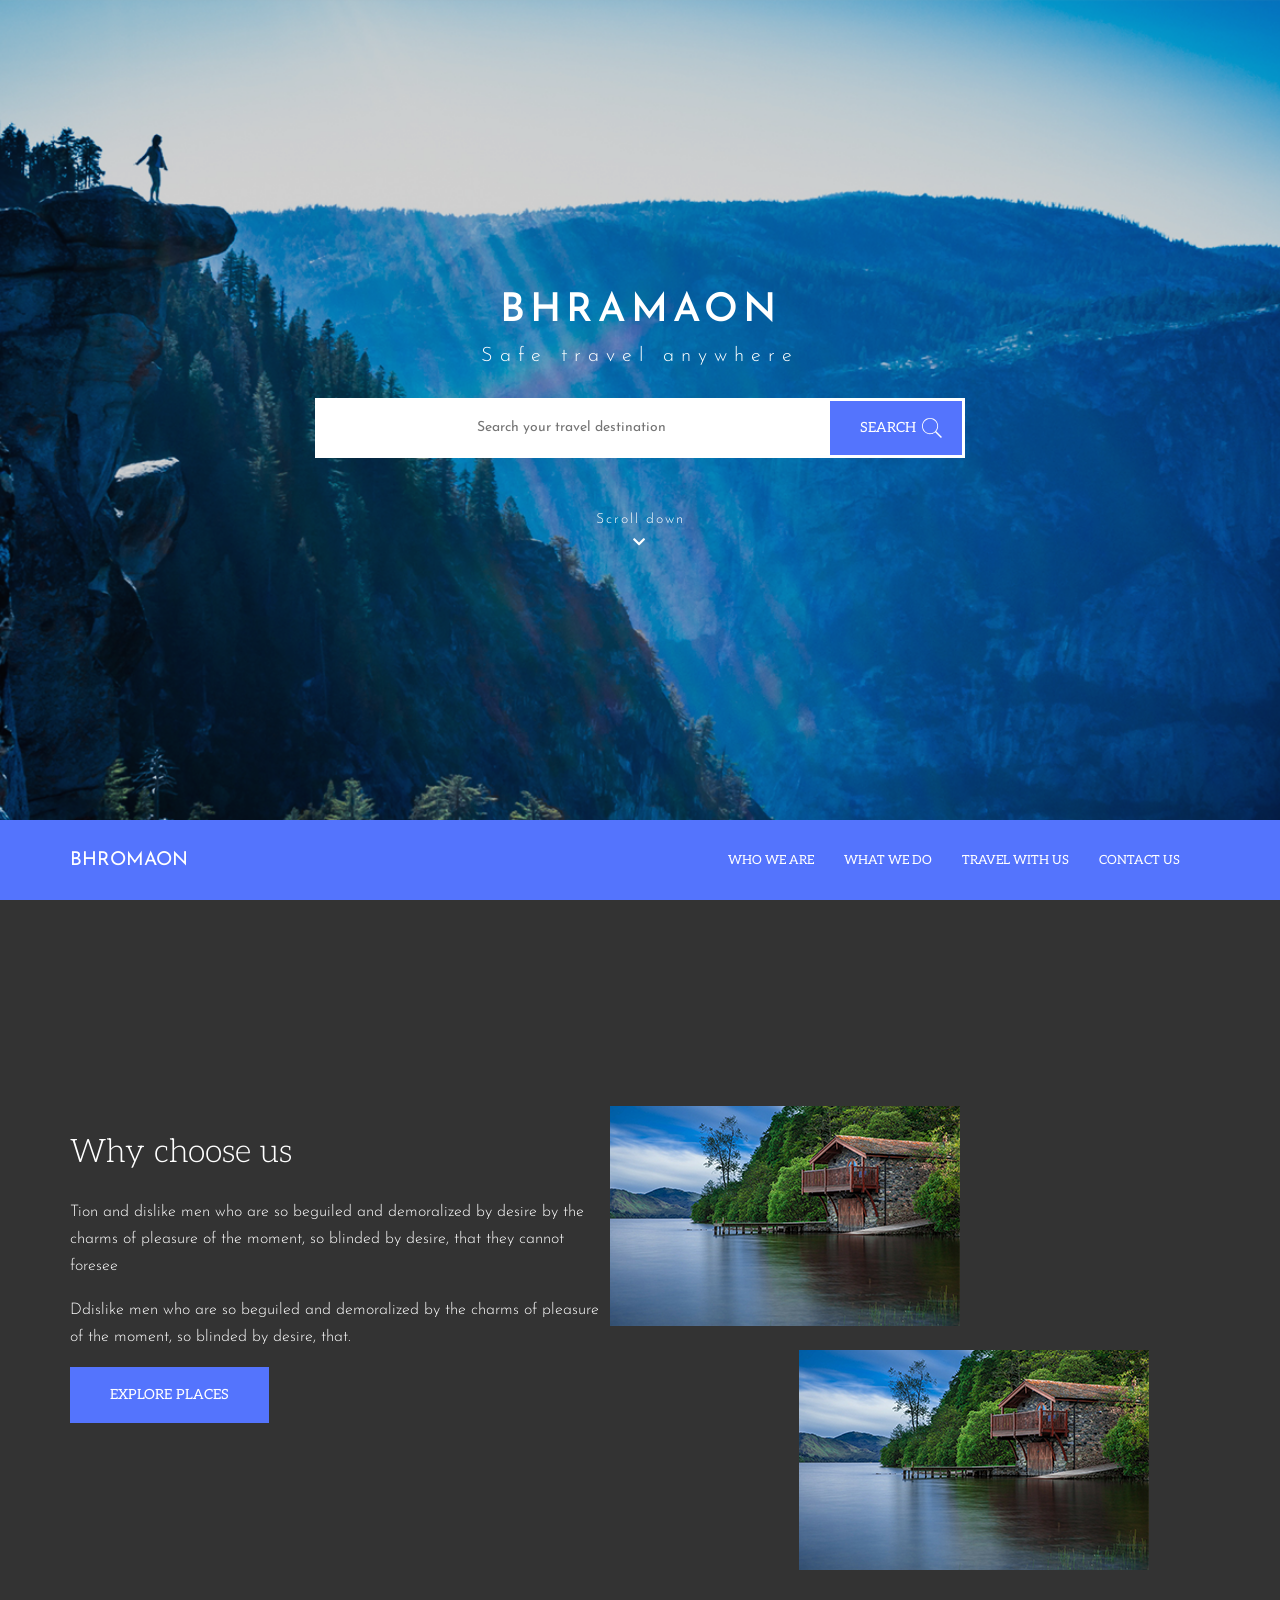
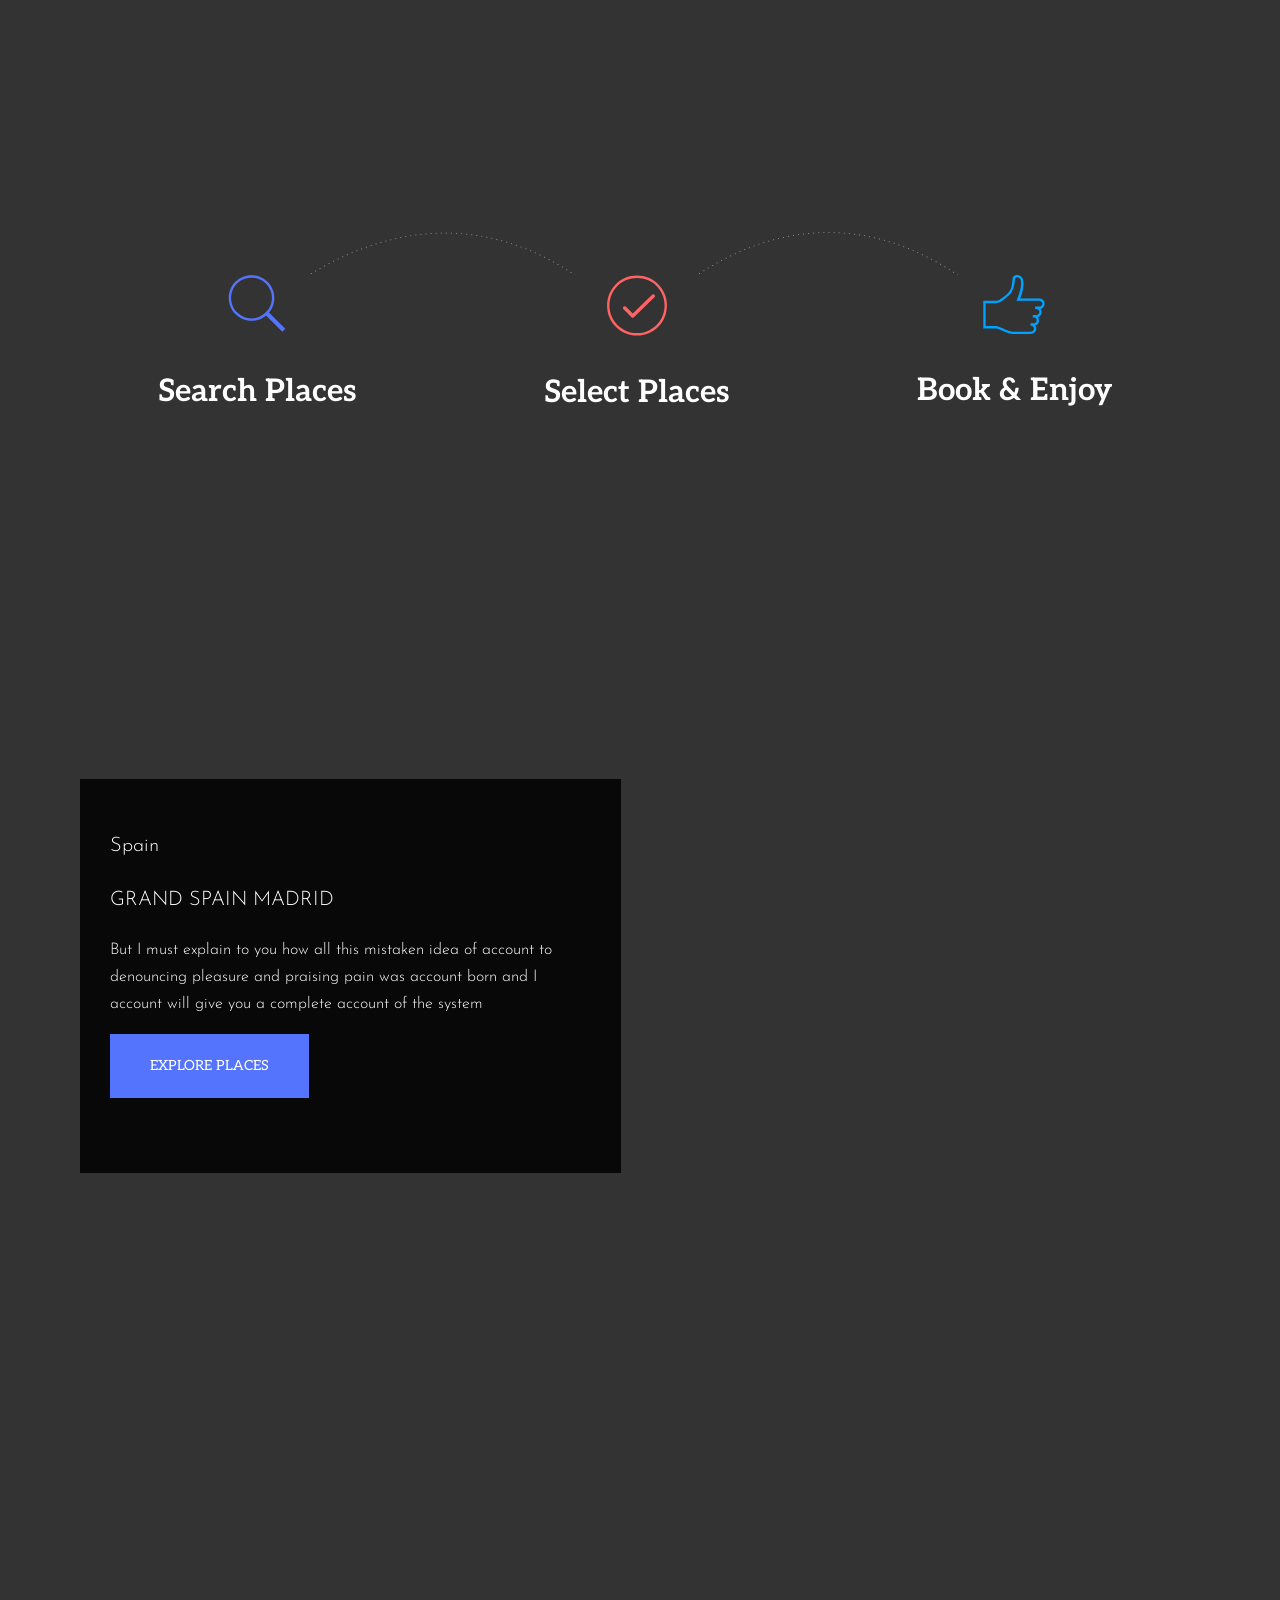
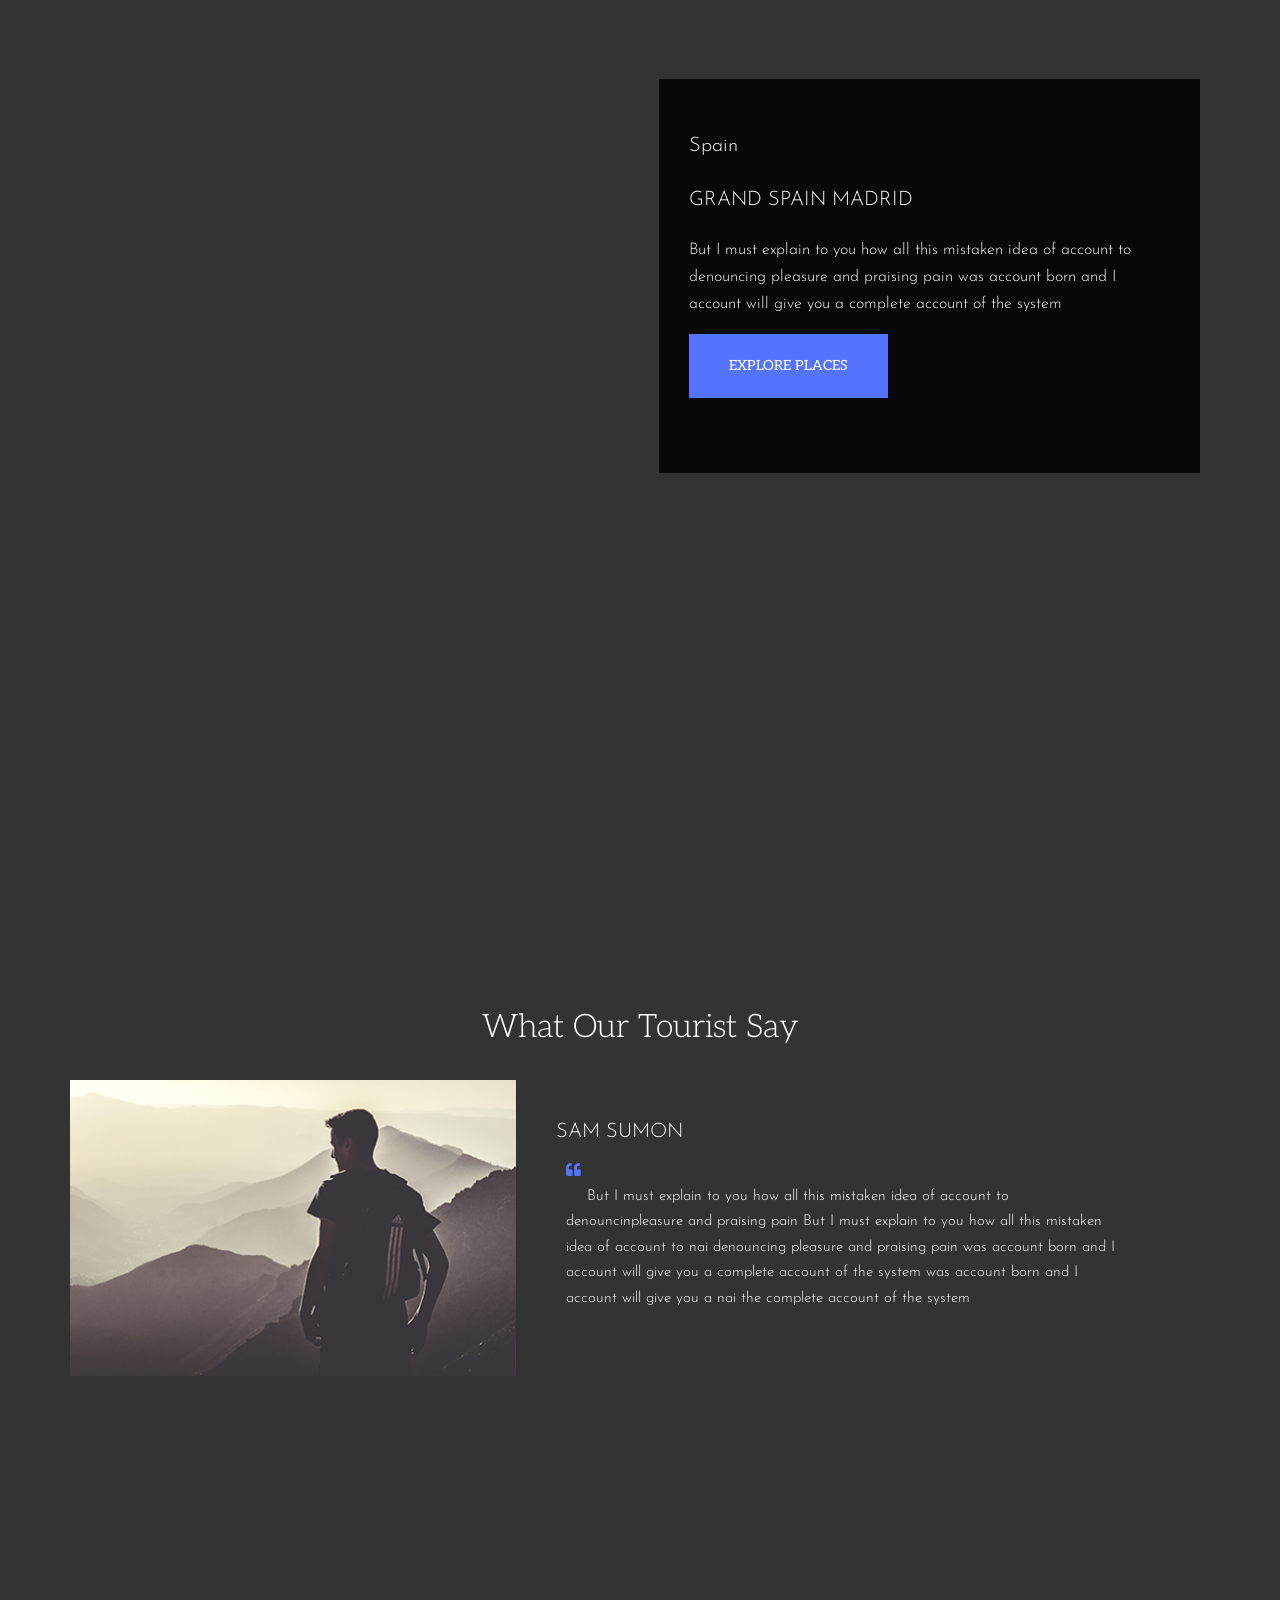
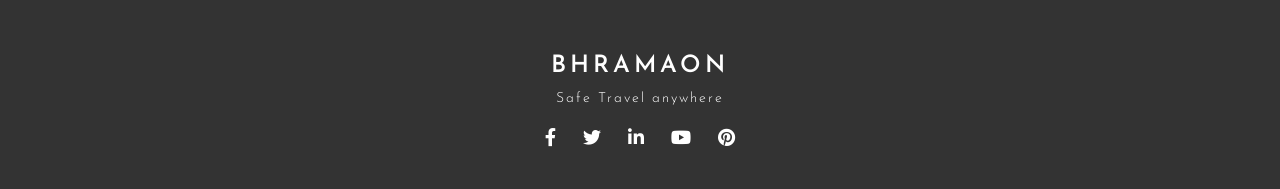
==== commit 5e4a207f: "del" ====
--- a/index.html
+++ b/index.html
@@ -1,162 +1,145 @@
 <!DOCTYPE html>
 <html lang="en">
-  <head>
-    <meta charset="UTF-8" />
-    <meta name="viewport" content="width=device-width, initial-scale=1.0" />
-    <link
-      rel="stylesheet"
-      href="https://use.fontawesome.com/releases/v5.8.2/css/all.css"
-    />
-    <link rel="shortcut icon" href="favicon.ico" type="image/x-icon" />
-    <link rel="stylesheet" href="./css/style.css" />
-    <link
-      href="https://fonts.googleapis.com/css2?family=Josefin+Sans:wght@300;400;600;700&display=swap"
-      rel="stylesheet"
-    />
-    <link
-      href="https://fonts.googleapis.com/css2?family=Aleo:wght@300;400&display=swap"
-      rel="stylesheet"
-    />
-    <link rel="shortcut icon" href="favicon.ico" type="image/x-icon" />
-    <link rel="stylesheet" href="./css/style.css" />
-
-    <title>Bhramaon</title>
-  </head>
-  <body>
-    <header
-      class="header"
-      style="background-image: url('pictures/header.png');"
-    >
-      <a href="#" class="header__burger" id="header__burger">
-        <span></span>
-      </a>
-      <div class="container">
-        <h1 class="header__title">
-          Bhramaon <br />
-          <span class="header__description">Safe travel anywhere</span>
-        </h1>
-        <div class="searchWrap">
-          <form action="" class="search" method="POST">
-            <input
-              type="text"
-              name=""
-              id=""
-              placeholder="Search your travel destination"
-              class="search__input"
-            />
-            <button class="search__btn">
-              <span>search</span>
-              <svg width="20px" height="22px">
-                <use xlink:href="#search"></use>
-              </svg>
+
+<head>
+  <meta charset="UTF-8" />
+  <meta name="viewport" content="width=device-width, initial-scale=1.0" />
+  <link rel="stylesheet" href="https://use.fontawesome.com/releases/v5.8.2/css/all.css" />
+  <link rel="shortcut icon" href="favicon.ico" type="image/x-icon" />
+  <link rel="stylesheet" href="./css/style.css" />
+  <link href="https://fonts.googleapis.com/css2?family=Josefin+Sans:wght@300;400;600;700&display=swap"
+    rel="stylesheet" />
+  <link href="https://fonts.googleapis.com/css2?family=Aleo:wght@300;400&display=swap" rel="stylesheet" />
+  <link rel="shortcut icon" href="favicon.ico" type="image/x-icon" />
+  <link rel="stylesheet" href="./css/style.css" />
+
+  <title>Bhramaon</title>
+</head>
+
+<body>
+  <header class="header" style="background-image: url('pictures/header.png');">
+    <a href="#" class="header__burger" id="header__burger">
+      <span></span>
+    </a>
+    <div class="container">
+      <h1 class="header__title">
+        Bhramaon <br />
+        <span class="header__description">Safe travel anywhere</span>
+      </h1>
+      <div class="searchWrap">
+        <form action="" class="search" method="POST">
+          <input type="text" name="" id="" placeholder="Search your travel destination" class="search__input" />
+          <button class="search__btn">
+            <span>search</span>
+            <svg width="20px" height="22px">
+              <use xlink:href="#search"></use>
+            </svg>
+          </button>
+        </form>
+      </div>
+      <div class="scroller">
+        <a href="#section-first" class="scroller__link">Scroll down <br /><i class="fas fa-chevron-down"></i></a>
+      </div>
+    </div>
+  </header>
+
+  <nav class="navigation">
+    <div class="container">
+      <div class="navigation__wrapper">
+        <a href="" class="navigation__logo-link">bhromaon</a>
+        <ul class="navigation__list">
+          <li class="navigation__item">
+            <a href="#section-first" class="navigation__link">Who we are</a>
+          </li>
+          <li class="navigation__item">
+            <a href="#what-we-do" class="navigation__link">What we do</a>
+          </li>
+          <li class="navigation__item">
+            <a href="#travel" class="navigation__link">Travel with us</a>
+          </li>
+          <li class="navigation__item">
+            <a href="#contacts" class="navigation__link">Contact us</a>
+          </li>
+        </ul>
+      </div>
+    </div>
+  </nav>
+  <main>
+    <section class="section section__first" id="section-first" style="background-image: url(pictures/section_2.png);">
+      <div class="container">
+        <div class="row">
+          <div class="col--1-2">
+            <h2 class="section__title">Why choose us</h2>
+            <p class="section__text">
+              Tion and dislike men who are so beguiled and demoralized by desire by the charms of pleasure of the
+              moment, so blinded by desire, that they cannot foresee
+            </p>
+            <p class="section__text">
+              Ddislike men who are so beguiled and demoralized by the charms of pleasure of the moment, so blinded by
+              desire, that.
+            </p>
+            <button class="btn">
+              explore places
             </button>
-          </form>
-        </div>
-        <div class="scroller">
-          <a href="#section-first" class="scroller__link"
-            >Scroll down <br /><i class="fas fa-chevron-down"></i
-          ></a>
-        </div>
-      </div>
-    </header>
-
-    <nav class="navigation">
-      <div class="container">
-        <div class="navigation__wrapper">
-          <a href="" class="navigation__logo-link">bhromaon</a>
-          <ul class="navigation__list">
-            <li class="navigation__item">
-              <a href="#section-first" class="navigation__link">Who we are</a>
-            </li>
-            <li class="navigation__item">
-              <a href="#what-we-do" class="navigation__link">What we do</a>
-            </li>
-            <li class="navigation__item">
-              <a href="#travel" class="navigation__link">Travel with us</a>
-            </li>
-            <li class="navigation__item">
-              <a href="#contacts" class="navigation__link">Contact us</a>
-            </li>
-          </ul>
-        </div>
-      </div>
-    </nav>
-    <main>
-      <section
-        class="section section__first"
-        id="section-first"
-        style="background-image: url(pictures/section_2.png);"
-      >
-        <div class="container">
-          <div class="row">
-            <div class="col--1-2">
-              <h2 class="section__title">Why choose us</h2>
-              <p class="section__text">
-                Tion and dislike men who are so beguiled and demoralized by
-                desire by the charms of pleasure of the moment, so blinded by
-                desire, that they cannot foresee
-              </p>
-              <p class="section__text">
-                Ddislike men who are so beguiled and demoralized by the charms
-                of pleasure of the moment, so blinded by desire, that.
-              </p>
-              <button class="btn">
-                explore places
-              </button>
+          </div>
+          <div class="col--1-2">
+            <div class="imgWrap">
+              <img src="pictures/section_2__img1.png" alt="" class="imgWrap__img" />
             </div>
-            <div class="col--1-2">
-              <div class="imgWrap">
-                <img
-                  src="pictures/section_2__img1.png"
-                  alt=""
-                  class="imgWrap__img"
-                />
-              </div>
-              <div class="imgWrap imgWrap--right">
-                <img
-                  src="pictures/section_2__img1.png"
-                  alt=""
-                  class="imgWrap__img"
-                />
-              </div>
+            <div class="imgWrap imgWrap--right">
+              <img src="pictures/section_2__img1.png" alt="" class="imgWrap__img" />
             </div>
           </div>
         </div>
-      </section>
-      <div
-        id="what-we-do"
-        class="opportunities"
-        style="background-image: url(pictures/Shape1.png);"
-      >
-        <div class="container">
-          <div class="features">
-            <div class="feature">
-              <svg width="60px" height="60px" class="features__icon">
-                <use xlink:href="#search-places"></use>
-              </svg>
-              <h3 class="features__title">Search Places</h3>
-            </div>
-            <div class="feature">
-              <svg width="60px" height="61px" class="features__icon">
-                <use xlink:href="#select-places"></use>
-              </svg>
-              <h3 class="features__title">Select Places</h3>
-            </div>
-            <div class="feature">
-              <svg width="62px" height="59px" class="features__icon">
-                <use xlink:href="#enjoy"></use>
-              </svg>
-              <h3 class="features__title">Book & Enjoy</h3>
-            </div>
-          </div>
-        </div>
-      </div>
-      <section
-        id="travel"
-        class="section section__second"
-        style="background-image: url('pictures/section_3.png');"
-      >
-        <div class="container">
+      </div>
+    </section>
+    <div id="what-we-do" class="opportunities" style="background-image: url(pictures/Shape1.png);">
+      <div class="container">
+        <div class="features">
+          <div class="feature">
+            <svg width="60px" height="60px" class="features__icon">
+              <use xlink:href="#search-places"></use>
+            </svg>
+            <h3 class="features__title">Search Places</h3>
+          </div>
+          <div class="feature">
+            <svg width="60px" height="61px" class="features__icon">
+              <use xlink:href="#select-places"></use>
+            </svg>
+            <h3 class="features__title">Select Places</h3>
+          </div>
+          <div class="feature">
+            <svg width="62px" height="59px" class="features__icon">
+              <use xlink:href="#enjoy"></use>
+            </svg>
+            <h3 class="features__title">Book & Enjoy</h3>
+          </div>
+        </div>
+      </div>
+    </div>
+    <section id="travel" class="section section__second" style="background-image: url('pictures/section_3.png');">
+      <div class="container">
+        <div class="info-wrap">
+          <div class="info">
+            <span class="info__country">
+              Spain
+            </span>
+            <h3 class="info__title">
+              Grand Spain Madrid
+            </h3>
+            <p class="info__description">
+              But I must explain to you how all this mistaken idea of account to denouncing pleasure and praising pain
+              was account born and I account will give you a complete account of the system
+            </p>
+
+            <a href="#" class="btn">explore places</a>
+          </div>
+        </div>
+      </div>
+    </section>
+    <section class="section section__fourth" style="background-image: url('pictures/section_4.png');">
+      <div class="container">
+        <div class="row row--right">
           <div class="info-wrap">
             <div class="info">
               <span class="info__country">
@@ -166,145 +149,89 @@
                 Grand Spain Madrid
               </h3>
               <p class="info__description">
-                But I must explain to you how all this mistaken idea of account
-                to denouncing pleasure and praising pain was account born and I
-                account will give you a complete account of the system
+                But I must explain to you how all this mistaken idea of account to denouncing pleasure and praising pain
+                was account born and I account will give you a complete account of the system
               </p>
 
               <a href="#" class="btn">explore places</a>
             </div>
           </div>
         </div>
-      </section>
-      <section
-        class="section section__fourth"
-        style="background-image: url('pictures/section_4.png');"
-      >
-        <div class="container">
-          <div class="row row--right">
-            <div class="info-wrap">
-              <div class="info">
-                <span class="info__country">
-                  Spain
-                </span>
-                <h3 class="info__title">
-                  Grand Spain Madrid
-                </h3>
-                <p class="info__description">
-                  But I must explain to you how all this mistaken idea of
-                  account to denouncing pleasure and praising pain was account
-                  born and I account will give you a complete account of the
-                  system
-                </p>
-
-                <a href="#" class="btn">explore places</a>
-              </div>
-            </div>
-          </div>
-        </div>
-      </section>
-      <section
-        class="section section__fifth"
-        style="background-image: url(pictures/section_5.png);"
-      >
-        <div class="container">
-          <h3 class="section__title">What Our Tourist Say</h3>
-          <div class="quote">
-            <div class="quote__imgWrap">
-              <img src="pictures/bloq.png" alt="" class="quote__imgWrap-img" />
-            </div>
-
-            <div class="quote__item">
-              <h3 class="quote__title">Sam Sumon</h3>
-              <p class="quote__text">
-                <i class="fas fa-quote-left"></i>
-                But I must explain to you how all this mistaken idea of account
-                to denouncinpleasure and praising pain But I must explain to you
-                how all this mistaken idea of account to nai denouncing pleasure
-                and praising pain was account born and I account will give you a
-                complete account of the system was account born and I account
-                will give you a nai the complete account of the system
-              </p>
-            </div>
-          </div>
-        </div>
-      </section>
-    </main>
-    <footer class="footer" id="contacts">
-      <div class="container">
-        <div class="footer__nav">
-          <a href="" class="footer__logo-link">Bhramaon</a>
-          <span class="footer__subtitle">Safe TTravel anywhere</span>
-          <ul class="socials">
-            <li class="socials__item">
-              <a href="#" class="socials__link"
-                ><i class="fab fa-facebook-f"></i
-              ></a>
-            </li>
-            <li class="socials__item">
-              <a href="#" class="socials__link"
-                ><i class="fab fa-twitter"></i
-              ></a>
-            </li>
-            <li class="socials__item">
-              <a href="#" class="socials__link"
-                ><i class="fab fa-linkedin-in"></i
-              ></a>
-            </li>
-            <li class="socials__item">
-              <a href="#" class="socials__link"
-                ><i class="fab fa-youtube"></i
-              ></a>
-            </li>
-            <li class="socials__item">
-              <a href="#" class="socials__link"
-                ><i class="fab fa-pinterest"></i
-              ></a>
-            </li>
-          </ul>
-        </div>
-      </div>
-    </footer>
-
-    <svg style="display: none;">
-      <symbol id="search">
-        <path
-          fill-rule="evenodd"
-          fill="rgb(255, 255, 255)"
-          d="M19.993,19.980 L18.949,21.027 L13.182,15.243 C12.850,15.542 12.486,15.809 12.088,16.041 C11.690,16.274 11.276,16.473 10.845,16.639 C10.414,16.806 9.958,16.931 9.478,17.013 C8.997,17.096 8.525,17.138 8.061,17.138 C6.934,17.138 5.881,16.922 4.904,16.490 C3.926,16.058 3.072,15.476 2.344,14.745 C1.614,14.014 1.043,13.158 0.629,12.177 C0.214,11.197 0.007,10.158 0.007,9.061 C0.007,7.931 0.214,6.876 0.629,5.895 C1.043,4.915 1.614,4.059 2.344,3.327 C3.072,2.596 3.926,2.023 4.904,1.607 C5.881,1.192 6.934,0.984 8.061,0.984 C9.155,0.984 10.190,1.192 11.168,1.607 C12.146,2.023 12.999,2.596 13.729,3.327 C14.457,4.059 15.038,4.915 15.469,5.895 C15.899,6.876 16.115,7.931 16.115,9.061 C16.115,9.527 16.073,10.000 15.991,10.482 C15.908,10.964 15.783,11.421 15.618,11.853 C15.452,12.285 15.253,12.700 15.021,13.099 C14.789,13.498 14.524,13.864 14.226,14.196 L19.993,19.980 L19.993,19.980 ZM0.852,9.061 C0.852,10.058 1.034,10.989 1.399,11.853 C1.763,12.717 2.277,13.482 2.940,14.146 C3.603,14.812 4.374,15.335 5.252,15.717 C6.130,16.099 7.067,16.290 8.061,16.290 C9.055,16.290 9.983,16.099 10.845,15.717 C11.707,15.335 12.469,14.812 13.132,14.146 C13.795,13.482 14.317,12.717 14.698,11.853 C15.079,10.989 15.270,10.058 15.270,9.061 C15.270,8.064 15.079,7.125 14.698,6.244 C14.317,5.364 13.795,4.591 13.132,3.926 C12.469,3.261 11.707,2.746 10.845,2.380 C9.983,2.015 9.055,1.831 8.061,1.831 C7.067,1.831 6.130,2.015 5.252,2.380 C4.374,2.746 3.603,3.261 2.940,3.926 C2.277,4.591 1.763,5.364 1.399,6.244 C1.034,7.125 0.852,8.064 0.852,9.061 L0.852,9.061 Z"
-        />
-      </symbol>
-
-      <symbol id="arrow">
-        <path
-          d="M15.233 19.175l0.754 0.754 6.035-6.035-0.754-0.754-5.281 5.281-5.256-5.256-0.754 0.754 3.013 3.013z"
-          fill="#000000"
-        ></path>
-      </symbol>
-
-      <symbol id="search-places">
-        <path
-          fill-rule="evenodd"
-          fill="rgb(84, 116, 253)"
-          d="M57.266,53.812 L54.312,56.766 L38.000,40.453 C37.062,41.297 36.031,42.048 34.906,42.703 C33.781,43.360 32.608,43.922 31.391,44.391 C30.171,44.861 28.881,45.212 27.523,45.445 C26.163,45.680 24.827,45.797 23.516,45.797 C20.327,45.797 17.350,45.188 14.586,43.969 C11.820,42.751 9.405,41.110 7.344,39.047 C5.280,36.986 3.663,34.571 2.492,31.805 C1.319,29.040 0.734,26.109 0.734,23.016 C0.734,19.830 1.319,16.852 2.492,14.086 C3.663,11.322 5.280,8.907 7.344,6.844 C9.405,4.783 11.820,3.165 14.586,1.992 C17.350,0.821 20.327,0.234 23.516,0.234 C26.609,0.234 29.538,0.821 32.305,1.992 C35.069,3.165 37.484,4.783 39.547,6.844 C41.608,8.907 43.249,11.322 44.469,14.086 C45.686,16.852 46.297,19.830 46.297,23.016 C46.297,24.329 46.178,25.665 45.945,27.023 C45.710,28.383 45.359,29.673 44.891,30.890 C44.420,32.110 43.858,33.281 43.203,34.406 C42.546,35.531 41.797,36.564 40.953,37.500 L57.266,53.812 L57.266,53.812 ZM3.125,23.016 C3.125,25.828 3.639,28.454 4.672,30.890 C5.702,33.329 7.155,35.485 9.031,37.359 C10.905,39.236 13.085,40.712 15.570,41.789 C18.053,42.868 20.703,43.406 23.516,43.406 C26.328,43.406 28.952,42.868 31.391,41.789 C33.827,40.712 35.983,39.236 37.859,37.359 C39.734,35.485 41.210,33.329 42.289,30.890 C43.366,28.454 43.906,25.828 43.906,23.016 C43.906,20.203 43.366,17.555 42.289,15.070 C41.210,12.587 39.734,10.408 37.859,8.531 C35.983,6.657 33.827,5.204 31.391,4.172 C28.952,3.141 26.328,2.625 23.516,2.625 C20.703,2.625 18.053,3.141 15.570,4.172 C13.085,5.204 10.905,6.657 9.031,8.531 C7.155,10.408 5.702,12.587 4.672,15.070 C3.639,17.555 3.125,20.203 3.125,23.016 L3.125,23.016 Z"
-        />
-      </symbol>
-      <symbol id="select-places">
-        <path
-          fill-rule="evenodd"
-          fill="rgb(255, 99, 99)"
-          d="M30.000,0.547 C34.124,0.547 38.016,1.320 41.672,2.867 C45.328,4.414 48.514,6.548 51.234,9.265 C53.952,11.986 56.086,15.172 57.633,18.828 C59.180,22.484 59.953,26.376 59.953,30.500 C59.953,34.626 59.180,38.515 57.633,42.172 C56.086,45.828 53.952,49.016 51.234,51.734 C48.514,54.454 45.328,56.586 41.672,58.133 C38.016,59.679 34.124,60.453 30.000,60.453 C25.873,60.453 21.984,59.679 18.328,58.133 C14.672,56.586 11.484,54.454 8.766,51.734 C6.045,49.016 3.914,45.828 2.367,42.172 C0.820,38.515 0.047,34.626 0.047,30.500 C0.047,26.376 0.820,22.484 2.367,18.828 C3.914,15.172 6.045,11.986 8.766,9.265 C11.484,6.548 14.672,4.414 18.328,2.867 C21.984,1.320 25.873,0.547 30.000,0.547 L30.000,0.547 ZM30.000,58.062 C33.843,58.062 37.429,57.337 40.758,55.883 C44.084,54.430 47.016,52.486 49.547,50.047 C51.984,47.516 53.928,44.587 55.383,41.258 C56.835,37.931 57.562,34.345 57.562,30.500 C57.562,26.657 56.835,23.071 55.383,19.742 C53.928,16.415 51.984,13.484 49.547,10.953 C47.016,8.516 44.084,6.572 40.758,5.117 C37.429,3.665 33.843,2.937 30.000,2.937 C26.155,2.937 22.569,3.665 19.242,5.117 C15.913,6.572 12.984,8.516 10.453,10.953 C8.014,13.484 6.070,16.415 4.617,19.742 C3.163,23.071 2.437,26.657 2.437,30.500 C2.437,34.345 3.163,37.931 4.617,41.258 C6.070,44.587 8.014,47.516 10.453,50.047 C12.984,52.486 15.913,54.430 19.242,55.883 C22.569,57.337 26.155,58.062 30.000,58.062 L30.000,58.062 ZM45.047,19.812 C45.328,19.439 45.726,19.250 46.242,19.250 C46.756,19.250 47.202,19.439 47.578,19.812 C47.859,20.188 48.000,20.634 48.000,21.148 C48.000,21.665 47.811,22.062 47.437,22.344 L26.906,42.312 C26.812,42.501 26.647,42.618 26.414,42.664 C26.179,42.712 25.968,42.734 25.781,42.734 C25.500,42.734 25.241,42.712 25.008,42.664 C24.773,42.618 24.608,42.501 24.516,42.312 L16.500,34.297 C16.124,33.923 15.938,33.477 15.938,32.961 C15.938,32.447 16.124,32.047 16.500,31.765 C16.781,31.392 17.179,31.203 17.695,31.203 C18.209,31.203 18.655,31.392 19.031,31.765 L25.781,38.515 L45.047,19.812 L45.047,19.812 Z"
-        />
-      </symbol>
-      <symbol id="enjoy">
-        <path
-          fill-rule="evenodd"
-          fill="rgb(0, 162, 255)"
-          d="M61.586,28.656 C61.586,29.313 61.491,29.922 61.305,30.484 C61.116,31.047 60.834,31.563 60.461,32.031 C60.085,32.501 59.663,32.875 59.195,33.156 C58.725,33.437 58.211,33.672 57.648,33.859 C57.930,34.329 58.163,34.822 58.351,35.336 C58.538,35.852 58.633,36.439 58.633,37.094 C58.633,37.656 58.538,38.219 58.351,38.781 C58.163,39.344 57.930,39.860 57.648,40.328 C57.273,40.704 56.851,41.055 56.383,41.383 C55.912,41.712 55.445,41.969 54.977,42.156 C55.258,42.626 55.491,43.140 55.680,43.703 C55.866,44.266 55.961,44.828 55.961,45.391 C55.961,46.047 55.866,46.634 55.680,47.148 C55.491,47.665 55.258,48.157 54.977,48.625 C54.601,49.095 54.179,49.493 53.711,49.820 C53.241,50.150 52.726,50.361 52.164,50.453 C52.538,50.923 52.819,51.416 53.008,51.929 C53.195,52.446 53.289,53.033 53.289,53.687 C53.289,54.344 53.148,55.001 52.867,55.656 C52.586,56.313 52.210,56.876 51.742,57.344 C51.180,57.814 50.569,58.187 49.914,58.469 C49.257,58.750 48.554,58.890 47.805,58.890 L29.242,58.890 C28.585,58.890 27.836,58.798 26.992,58.609 C26.148,58.423 25.256,58.141 24.320,57.766 C23.382,57.484 22.444,57.133 21.508,56.711 C20.570,56.289 19.631,55.891 18.695,55.515 C17.570,55.047 16.467,54.580 15.391,54.109 C14.312,53.641 13.538,53.406 13.070,53.406 L0.273,53.406 L0.273,25.984 L1.398,25.844 C6.742,25.844 10.398,25.844 12.367,25.844 C13.211,25.844 13.984,25.751 14.687,25.562 C15.391,25.376 16.116,25.000 16.867,24.437 C17.711,23.969 18.671,23.312 19.750,22.469 C20.827,21.625 22.116,20.594 23.617,19.375 C26.522,16.938 28.234,13.890 28.750,10.234 C29.264,6.578 29.523,4.469 29.523,3.906 C29.523,3.344 29.664,2.805 29.945,2.289 C30.226,1.775 30.600,1.375 31.070,1.094 C31.538,0.720 32.030,0.461 32.547,0.320 C33.061,0.179 33.553,0.109 34.023,0.109 C34.773,0.109 35.522,0.204 36.273,0.390 C37.023,0.579 37.726,1.001 38.383,1.656 C39.038,2.313 39.554,3.181 39.930,4.258 C40.303,5.337 40.492,6.767 40.492,8.547 C40.492,10.142 40.373,11.665 40.141,13.117 C39.906,14.572 39.600,15.954 39.226,17.266 C38.945,18.579 38.594,19.775 38.172,20.851 C37.750,21.930 37.398,22.844 37.117,23.594 L56.242,23.594 C57.086,23.594 57.811,23.712 58.422,23.945 C59.031,24.180 59.617,24.532 60.180,25.000 C60.648,25.470 60.999,26.009 61.234,26.617 C61.467,27.228 61.586,27.907 61.586,28.656 L61.586,28.656 L61.586,28.656 ZM56.242,31.609 C56.710,31.609 57.132,31.539 57.508,31.398 C57.881,31.258 58.163,31.047 58.351,30.765 C58.633,30.484 58.866,30.181 59.055,29.852 C59.241,29.524 59.336,29.126 59.336,28.656 C59.336,27.907 59.055,27.250 58.492,26.687 C57.930,26.125 57.178,25.844 56.242,25.844 L47.805,25.844 C47.805,25.938 47.805,25.938 47.805,25.844 L33.320,25.844 L34.164,24.156 C36.788,17.687 38.102,12.484 38.102,8.547 C38.102,5.453 37.585,3.649 36.555,3.133 C35.522,2.618 34.678,2.359 34.023,2.359 C33.742,2.359 33.320,2.500 32.758,2.781 C32.195,3.062 31.914,3.438 31.914,3.906 C31.914,4.469 31.866,5.407 31.773,6.719 C31.679,8.033 31.398,9.531 30.930,11.219 C30.459,12.906 29.780,14.642 28.891,16.422 C27.999,18.204 26.757,19.751 25.164,21.062 C23.569,22.376 22.233,23.477 21.156,24.367 C20.077,25.259 19.069,25.984 18.133,26.547 C17.194,27.109 16.256,27.531 15.320,27.812 C14.382,28.094 13.398,28.234 12.367,28.234 C11.616,28.234 10.796,28.234 9.906,28.234 C9.014,28.234 8.100,28.234 7.164,28.234 C6.320,28.234 5.498,28.234 4.703,28.234 C3.905,28.234 3.227,28.234 2.664,28.234 L2.664,51.016 L13.070,51.016 C13.725,51.016 14.593,51.226 15.672,51.648 C16.748,52.070 18.084,52.611 19.680,53.265 C20.429,53.641 21.248,54.039 22.141,54.461 C23.030,54.883 23.898,55.234 24.742,55.515 C25.678,55.797 26.522,56.056 27.273,56.289 C28.023,56.524 28.680,56.641 29.242,56.641 L44.851,56.641 L47.805,56.641 C48.273,56.641 48.695,56.548 49.070,56.359 C49.444,56.172 49.773,55.937 50.055,55.656 C50.336,55.469 50.547,55.188 50.687,54.812 C50.828,54.439 50.898,54.063 50.898,53.687 C50.898,53.219 50.828,52.822 50.687,52.492 C50.547,52.165 50.336,51.859 50.055,51.578 C49.773,51.297 49.444,51.086 49.070,50.945 C48.695,50.805 48.273,50.734 47.805,50.734 L47.523,50.734 L47.523,48.344 L50.758,48.344 C51.131,48.344 51.507,48.273 51.883,48.133 C52.256,47.992 52.586,47.781 52.867,47.500 C53.054,47.219 53.241,46.891 53.430,46.516 C53.616,46.142 53.711,45.766 53.711,45.391 C53.711,45.017 53.616,44.641 53.430,44.266 C53.241,43.892 53.054,43.562 52.867,43.281 C52.586,43.094 52.256,42.907 51.883,42.719 C51.507,42.532 51.131,42.437 50.758,42.437 L49.773,42.437 L49.773,40.047 L53.289,40.047 C53.663,40.047 54.038,39.976 54.414,39.836 C54.788,39.695 55.117,39.484 55.398,39.203 C55.680,38.922 55.912,38.594 56.102,38.219 C56.288,37.845 56.383,37.469 56.383,37.094 C56.383,36.626 56.288,36.204 56.102,35.828 C55.912,35.454 55.680,35.173 55.398,34.984 C55.117,34.703 54.788,34.470 54.414,34.281 C54.038,34.094 53.663,34.000 53.289,34.000 L52.164,34.000 L52.164,31.609 L56.242,31.609 L56.242,31.609 L56.242,31.609 L56.242,31.609 L56.242,31.609 Z"
-        />
-      </symbol>
-    </svg>
-
-    <script src="js/burger.js"></script>
-  </body>
-</html>
+      </div>
+    </section>
+    <section class="section section__fifth" style="background-image: url(pictures/section_5.png);">
+      <div class="container">
+        <h3 class="section__title">What Our Tourist Say</h3>
+        <div class="quote">
+          <div class="quote__imgWrap">
+            <img src="pictures/bloq.png" alt="" class="quote__imgWrap-img" />
+          </div>
+
+          <div class="quote__item">
+            <h3 class="quote__title">Sam Sumon</h3>
+            <p class="quote__text">
+              <i class="fas fa-quote-left"></i> But I must explain to you how all this mistaken idea of account to
+              denouncinpleasure and praising pain But I must explain to you how all this mistaken idea of account to nai
+              denouncing pleasure and praising pain was account born and I account will give you a complete account of
+              the system was account born and I account will give you a nai the complete account of the system
+            </p>
+          </div>
+        </div>
+      </div>
+    </section>
+  </main>
+  <footer class="footer" id="contacts">
+    <div class="container">
+      <div class="footer__nav">
+        <a href="" class="footer__logo-link">Bhramaon</a>
+        <span class="footer__subtitle">Safe Travel anywhere</span>
+        <ul class="socials">
+          <li class="socials__item">
+            <a href="#" class="socials__link"><i class="fab fa-facebook-f"></i></a>
+          </li>
+          <li class="socials__item">
+            <a href="#" class="socials__link"><i class="fab fa-twitter"></i></a>
+          </li>
+          <li class="socials__item">
+            <a href="#" class="socials__link"><i class="fab fa-linkedin-in"></i></a>
+          </li>
+          <li class="socials__item">
+            <a href="#" class="socials__link"><i class="fab fa-youtube"></i></a>
+          </li>
+          <li class="socials__item">
+            <a href="#" class="socials__link"><i class="fab fa-pinterest"></i></a>
+          </li>
+        </ul>
+      </div>
+    </div>
+  </footer>
+
+  <svg style="display: none;">
+    <symbol id="search">
+      <path fill-rule="evenodd" fill="rgb(255, 255, 255)"
+        d="M19.993,19.980 L18.949,21.027 L13.182,15.243 C12.850,15.542 12.486,15.809 12.088,16.041 C11.690,16.274 11.276,16.473 10.845,16.639 C10.414,16.806 9.958,16.931 9.478,17.013 C8.997,17.096 8.525,17.138 8.061,17.138 C6.934,17.138 5.881,16.922 4.904,16.490 C3.926,16.058 3.072,15.476 2.344,14.745 C1.614,14.014 1.043,13.158 0.629,12.177 C0.214,11.197 0.007,10.158 0.007,9.061 C0.007,7.931 0.214,6.876 0.629,5.895 C1.043,4.915 1.614,4.059 2.344,3.327 C3.072,2.596 3.926,2.023 4.904,1.607 C5.881,1.192 6.934,0.984 8.061,0.984 C9.155,0.984 10.190,1.192 11.168,1.607 C12.146,2.023 12.999,2.596 13.729,3.327 C14.457,4.059 15.038,4.915 15.469,5.895 C15.899,6.876 16.115,7.931 16.115,9.061 C16.115,9.527 16.073,10.000 15.991,10.482 C15.908,10.964 15.783,11.421 15.618,11.853 C15.452,12.285 15.253,12.700 15.021,13.099 C14.789,13.498 14.524,13.864 14.226,14.196 L19.993,19.980 L19.993,19.980 ZM0.852,9.061 C0.852,10.058 1.034,10.989 1.399,11.853 C1.763,12.717 2.277,13.482 2.940,14.146 C3.603,14.812 4.374,15.335 5.252,15.717 C6.130,16.099 7.067,16.290 8.061,16.290 C9.055,16.290 9.983,16.099 10.845,15.717 C11.707,15.335 12.469,14.812 13.132,14.146 C13.795,13.482 14.317,12.717 14.698,11.853 C15.079,10.989 15.270,10.058 15.270,9.061 C15.270,8.064 15.079,7.125 14.698,6.244 C14.317,5.364 13.795,4.591 13.132,3.926 C12.469,3.261 11.707,2.746 10.845,2.380 C9.983,2.015 9.055,1.831 8.061,1.831 C7.067,1.831 6.130,2.015 5.252,2.380 C4.374,2.746 3.603,3.261 2.940,3.926 C2.277,4.591 1.763,5.364 1.399,6.244 C1.034,7.125 0.852,8.064 0.852,9.061 L0.852,9.061 Z" />
+    </symbol>
+
+    <symbol id="arrow">
+      <path d="M15.233 19.175l0.754 0.754 6.035-6.035-0.754-0.754-5.281 5.281-5.256-5.256-0.754 0.754 3.013 3.013z"
+        fill="#000000"></path>
+    </symbol>
+
+    <symbol id="search-places">
+      <path fill-rule="evenodd" fill="rgb(84, 116, 253)"
+        d="M57.266,53.812 L54.312,56.766 L38.000,40.453 C37.062,41.297 36.031,42.048 34.906,42.703 C33.781,43.360 32.608,43.922 31.391,44.391 C30.171,44.861 28.881,45.212 27.523,45.445 C26.163,45.680 24.827,45.797 23.516,45.797 C20.327,45.797 17.350,45.188 14.586,43.969 C11.820,42.751 9.405,41.110 7.344,39.047 C5.280,36.986 3.663,34.571 2.492,31.805 C1.319,29.040 0.734,26.109 0.734,23.016 C0.734,19.830 1.319,16.852 2.492,14.086 C3.663,11.322 5.280,8.907 7.344,6.844 C9.405,4.783 11.820,3.165 14.586,1.992 C17.350,0.821 20.327,0.234 23.516,0.234 C26.609,0.234 29.538,0.821 32.305,1.992 C35.069,3.165 37.484,4.783 39.547,6.844 C41.608,8.907 43.249,11.322 44.469,14.086 C45.686,16.852 46.297,19.830 46.297,23.016 C46.297,24.329 46.178,25.665 45.945,27.023 C45.710,28.383 45.359,29.673 44.891,30.890 C44.420,32.110 43.858,33.281 43.203,34.406 C42.546,35.531 41.797,36.564 40.953,37.500 L57.266,53.812 L57.266,53.812 ZM3.125,23.016 C3.125,25.828 3.639,28.454 4.672,30.890 C5.702,33.329 7.155,35.485 9.031,37.359 C10.905,39.236 13.085,40.712 15.570,41.789 C18.053,42.868 20.703,43.406 23.516,43.406 C26.328,43.406 28.952,42.868 31.391,41.789 C33.827,40.712 35.983,39.236 37.859,37.359 C39.734,35.485 41.210,33.329 42.289,30.890 C43.366,28.454 43.906,25.828 43.906,23.016 C43.906,20.203 43.366,17.555 42.289,15.070 C41.210,12.587 39.734,10.408 37.859,8.531 C35.983,6.657 33.827,5.204 31.391,4.172 C28.952,3.141 26.328,2.625 23.516,2.625 C20.703,2.625 18.053,3.141 15.570,4.172 C13.085,5.204 10.905,6.657 9.031,8.531 C7.155,10.408 5.702,12.587 4.672,15.070 C3.639,17.555 3.125,20.203 3.125,23.016 L3.125,23.016 Z" />
+    </symbol>
+    <symbol id="select-places">
+      <path fill-rule="evenodd" fill="rgb(255, 99, 99)"
+        d="M30.000,0.547 C34.124,0.547 38.016,1.320 41.672,2.867 C45.328,4.414 48.514,6.548 51.234,9.265 C53.952,11.986 56.086,15.172 57.633,18.828 C59.180,22.484 59.953,26.376 59.953,30.500 C59.953,34.626 59.180,38.515 57.633,42.172 C56.086,45.828 53.952,49.016 51.234,51.734 C48.514,54.454 45.328,56.586 41.672,58.133 C38.016,59.679 34.124,60.453 30.000,60.453 C25.873,60.453 21.984,59.679 18.328,58.133 C14.672,56.586 11.484,54.454 8.766,51.734 C6.045,49.016 3.914,45.828 2.367,42.172 C0.820,38.515 0.047,34.626 0.047,30.500 C0.047,26.376 0.820,22.484 2.367,18.828 C3.914,15.172 6.045,11.986 8.766,9.265 C11.484,6.548 14.672,4.414 18.328,2.867 C21.984,1.320 25.873,0.547 30.000,0.547 L30.000,0.547 ZM30.000,58.062 C33.843,58.062 37.429,57.337 40.758,55.883 C44.084,54.430 47.016,52.486 49.547,50.047 C51.984,47.516 53.928,44.587 55.383,41.258 C56.835,37.931 57.562,34.345 57.562,30.500 C57.562,26.657 56.835,23.071 55.383,19.742 C53.928,16.415 51.984,13.484 49.547,10.953 C47.016,8.516 44.084,6.572 40.758,5.117 C37.429,3.665 33.843,2.937 30.000,2.937 C26.155,2.937 22.569,3.665 19.242,5.117 C15.913,6.572 12.984,8.516 10.453,10.953 C8.014,13.484 6.070,16.415 4.617,19.742 C3.163,23.071 2.437,26.657 2.437,30.500 C2.437,34.345 3.163,37.931 4.617,41.258 C6.070,44.587 8.014,47.516 10.453,50.047 C12.984,52.486 15.913,54.430 19.242,55.883 C22.569,57.337 26.155,58.062 30.000,58.062 L30.000,58.062 ZM45.047,19.812 C45.328,19.439 45.726,19.250 46.242,19.250 C46.756,19.250 47.202,19.439 47.578,19.812 C47.859,20.188 48.000,20.634 48.000,21.148 C48.000,21.665 47.811,22.062 47.437,22.344 L26.906,42.312 C26.812,42.501 26.647,42.618 26.414,42.664 C26.179,42.712 25.968,42.734 25.781,42.734 C25.500,42.734 25.241,42.712 25.008,42.664 C24.773,42.618 24.608,42.501 24.516,42.312 L16.500,34.297 C16.124,33.923 15.938,33.477 15.938,32.961 C15.938,32.447 16.124,32.047 16.500,31.765 C16.781,31.392 17.179,31.203 17.695,31.203 C18.209,31.203 18.655,31.392 19.031,31.765 L25.781,38.515 L45.047,19.812 L45.047,19.812 Z" />
+    </symbol>
+    <symbol id="enjoy">
+      <path fill-rule="evenodd" fill="rgb(0, 162, 255)"
+        d="M61.586,28.656 C61.586,29.313 61.491,29.922 61.305,30.484 C61.116,31.047 60.834,31.563 60.461,32.031 C60.085,32.501 59.663,32.875 59.195,33.156 C58.725,33.437 58.211,33.672 57.648,33.859 C57.930,34.329 58.163,34.822 58.351,35.336 C58.538,35.852 58.633,36.439 58.633,37.094 C58.633,37.656 58.538,38.219 58.351,38.781 C58.163,39.344 57.930,39.860 57.648,40.328 C57.273,40.704 56.851,41.055 56.383,41.383 C55.912,41.712 55.445,41.969 54.977,42.156 C55.258,42.626 55.491,43.140 55.680,43.703 C55.866,44.266 55.961,44.828 55.961,45.391 C55.961,46.047 55.866,46.634 55.680,47.148 C55.491,47.665 55.258,48.157 54.977,48.625 C54.601,49.095 54.179,49.493 53.711,49.820 C53.241,50.150 52.726,50.361 52.164,50.453 C52.538,50.923 52.819,51.416 53.008,51.929 C53.195,52.446 53.289,53.033 53.289,53.687 C53.289,54.344 53.148,55.001 52.867,55.656 C52.586,56.313 52.210,56.876 51.742,57.344 C51.180,57.814 50.569,58.187 49.914,58.469 C49.257,58.750 48.554,58.890 47.805,58.890 L29.242,58.890 C28.585,58.890 27.836,58.798 26.992,58.609 C26.148,58.423 25.256,58.141 24.320,57.766 C23.382,57.484 22.444,57.133 21.508,56.711 C20.570,56.289 19.631,55.891 18.695,55.515 C17.570,55.047 16.467,54.580 15.391,54.109 C14.312,53.641 13.538,53.406 13.070,53.406 L0.273,53.406 L0.273,25.984 L1.398,25.844 C6.742,25.844 10.398,25.844 12.367,25.844 C13.211,25.844 13.984,25.751 14.687,25.562 C15.391,25.376 16.116,25.000 16.867,24.437 C17.711,23.969 18.671,23.312 19.750,22.469 C20.827,21.625 22.116,20.594 23.617,19.375 C26.522,16.938 28.234,13.890 28.750,10.234 C29.264,6.578 29.523,4.469 29.523,3.906 C29.523,3.344 29.664,2.805 29.945,2.289 C30.226,1.775 30.600,1.375 31.070,1.094 C31.538,0.720 32.030,0.461 32.547,0.320 C33.061,0.179 33.553,0.109 34.023,0.109 C34.773,0.109 35.522,0.204 36.273,0.390 C37.023,0.579 37.726,1.001 38.383,1.656 C39.038,2.313 39.554,3.181 39.930,4.258 C40.303,5.337 40.492,6.767 40.492,8.547 C40.492,10.142 40.373,11.665 40.141,13.117 C39.906,14.572 39.600,15.954 39.226,17.266 C38.945,18.579 38.594,19.775 38.172,20.851 C37.750,21.930 37.398,22.844 37.117,23.594 L56.242,23.594 C57.086,23.594 57.811,23.712 58.422,23.945 C59.031,24.180 59.617,24.532 60.180,25.000 C60.648,25.470 60.999,26.009 61.234,26.617 C61.467,27.228 61.586,27.907 61.586,28.656 L61.586,28.656 L61.586,28.656 ZM56.242,31.609 C56.710,31.609 57.132,31.539 57.508,31.398 C57.881,31.258 58.163,31.047 58.351,30.765 C58.633,30.484 58.866,30.181 59.055,29.852 C59.241,29.524 59.336,29.126 59.336,28.656 C59.336,27.907 59.055,27.250 58.492,26.687 C57.930,26.125 57.178,25.844 56.242,25.844 L47.805,25.844 C47.805,25.938 47.805,25.938 47.805,25.844 L33.320,25.844 L34.164,24.156 C36.788,17.687 38.102,12.484 38.102,8.547 C38.102,5.453 37.585,3.649 36.555,3.133 C35.522,2.618 34.678,2.359 34.023,2.359 C33.742,2.359 33.320,2.500 32.758,2.781 C32.195,3.062 31.914,3.438 31.914,3.906 C31.914,4.469 31.866,5.407 31.773,6.719 C31.679,8.033 31.398,9.531 30.930,11.219 C30.459,12.906 29.780,14.642 28.891,16.422 C27.999,18.204 26.757,19.751 25.164,21.062 C23.569,22.376 22.233,23.477 21.156,24.367 C20.077,25.259 19.069,25.984 18.133,26.547 C17.194,27.109 16.256,27.531 15.320,27.812 C14.382,28.094 13.398,28.234 12.367,28.234 C11.616,28.234 10.796,28.234 9.906,28.234 C9.014,28.234 8.100,28.234 7.164,28.234 C6.320,28.234 5.498,28.234 4.703,28.234 C3.905,28.234 3.227,28.234 2.664,28.234 L2.664,51.016 L13.070,51.016 C13.725,51.016 14.593,51.226 15.672,51.648 C16.748,52.070 18.084,52.611 19.680,53.265 C20.429,53.641 21.248,54.039 22.141,54.461 C23.030,54.883 23.898,55.234 24.742,55.515 C25.678,55.797 26.522,56.056 27.273,56.289 C28.023,56.524 28.680,56.641 29.242,56.641 L44.851,56.641 L47.805,56.641 C48.273,56.641 48.695,56.548 49.070,56.359 C49.444,56.172 49.773,55.937 50.055,55.656 C50.336,55.469 50.547,55.188 50.687,54.812 C50.828,54.439 50.898,54.063 50.898,53.687 C50.898,53.219 50.828,52.822 50.687,52.492 C50.547,52.165 50.336,51.859 50.055,51.578 C49.773,51.297 49.444,51.086 49.070,50.945 C48.695,50.805 48.273,50.734 47.805,50.734 L47.523,50.734 L47.523,48.344 L50.758,48.344 C51.131,48.344 51.507,48.273 51.883,48.133 C52.256,47.992 52.586,47.781 52.867,47.500 C53.054,47.219 53.241,46.891 53.430,46.516 C53.616,46.142 53.711,45.766 53.711,45.391 C53.711,45.017 53.616,44.641 53.430,44.266 C53.241,43.892 53.054,43.562 52.867,43.281 C52.586,43.094 52.256,42.907 51.883,42.719 C51.507,42.532 51.131,42.437 50.758,42.437 L49.773,42.437 L49.773,40.047 L53.289,40.047 C53.663,40.047 54.038,39.976 54.414,39.836 C54.788,39.695 55.117,39.484 55.398,39.203 C55.680,38.922 55.912,38.594 56.102,38.219 C56.288,37.845 56.383,37.469 56.383,37.094 C56.383,36.626 56.288,36.204 56.102,35.828 C55.912,35.454 55.680,35.173 55.398,34.984 C55.117,34.703 54.788,34.470 54.414,34.281 C54.038,34.094 53.663,34.000 53.289,34.000 L52.164,34.000 L52.164,31.609 L56.242,31.609 L56.242,31.609 L56.242,31.609 L56.242,31.609 L56.242,31.609 Z" />
+    </symbol>
+  </svg>
+
+  <script src="js/burger.js"></script>
+</body>
+
+</html>
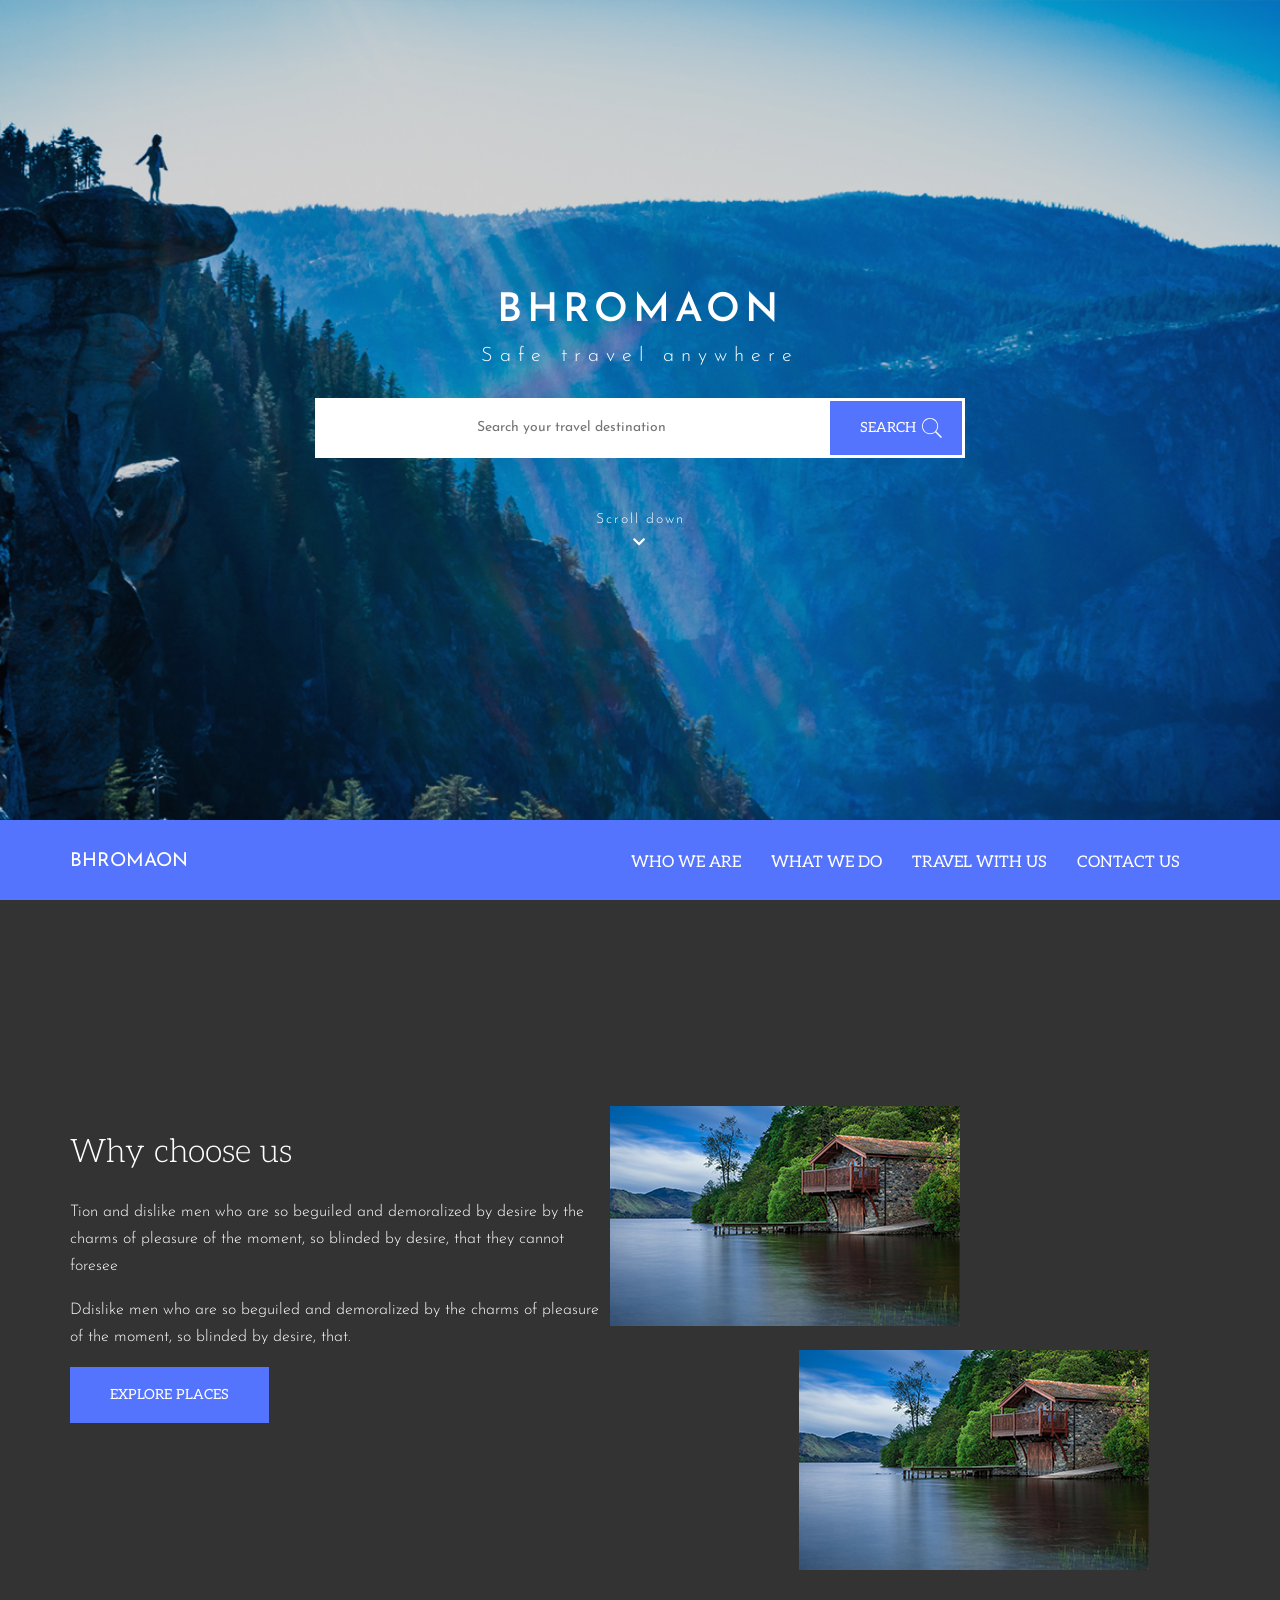
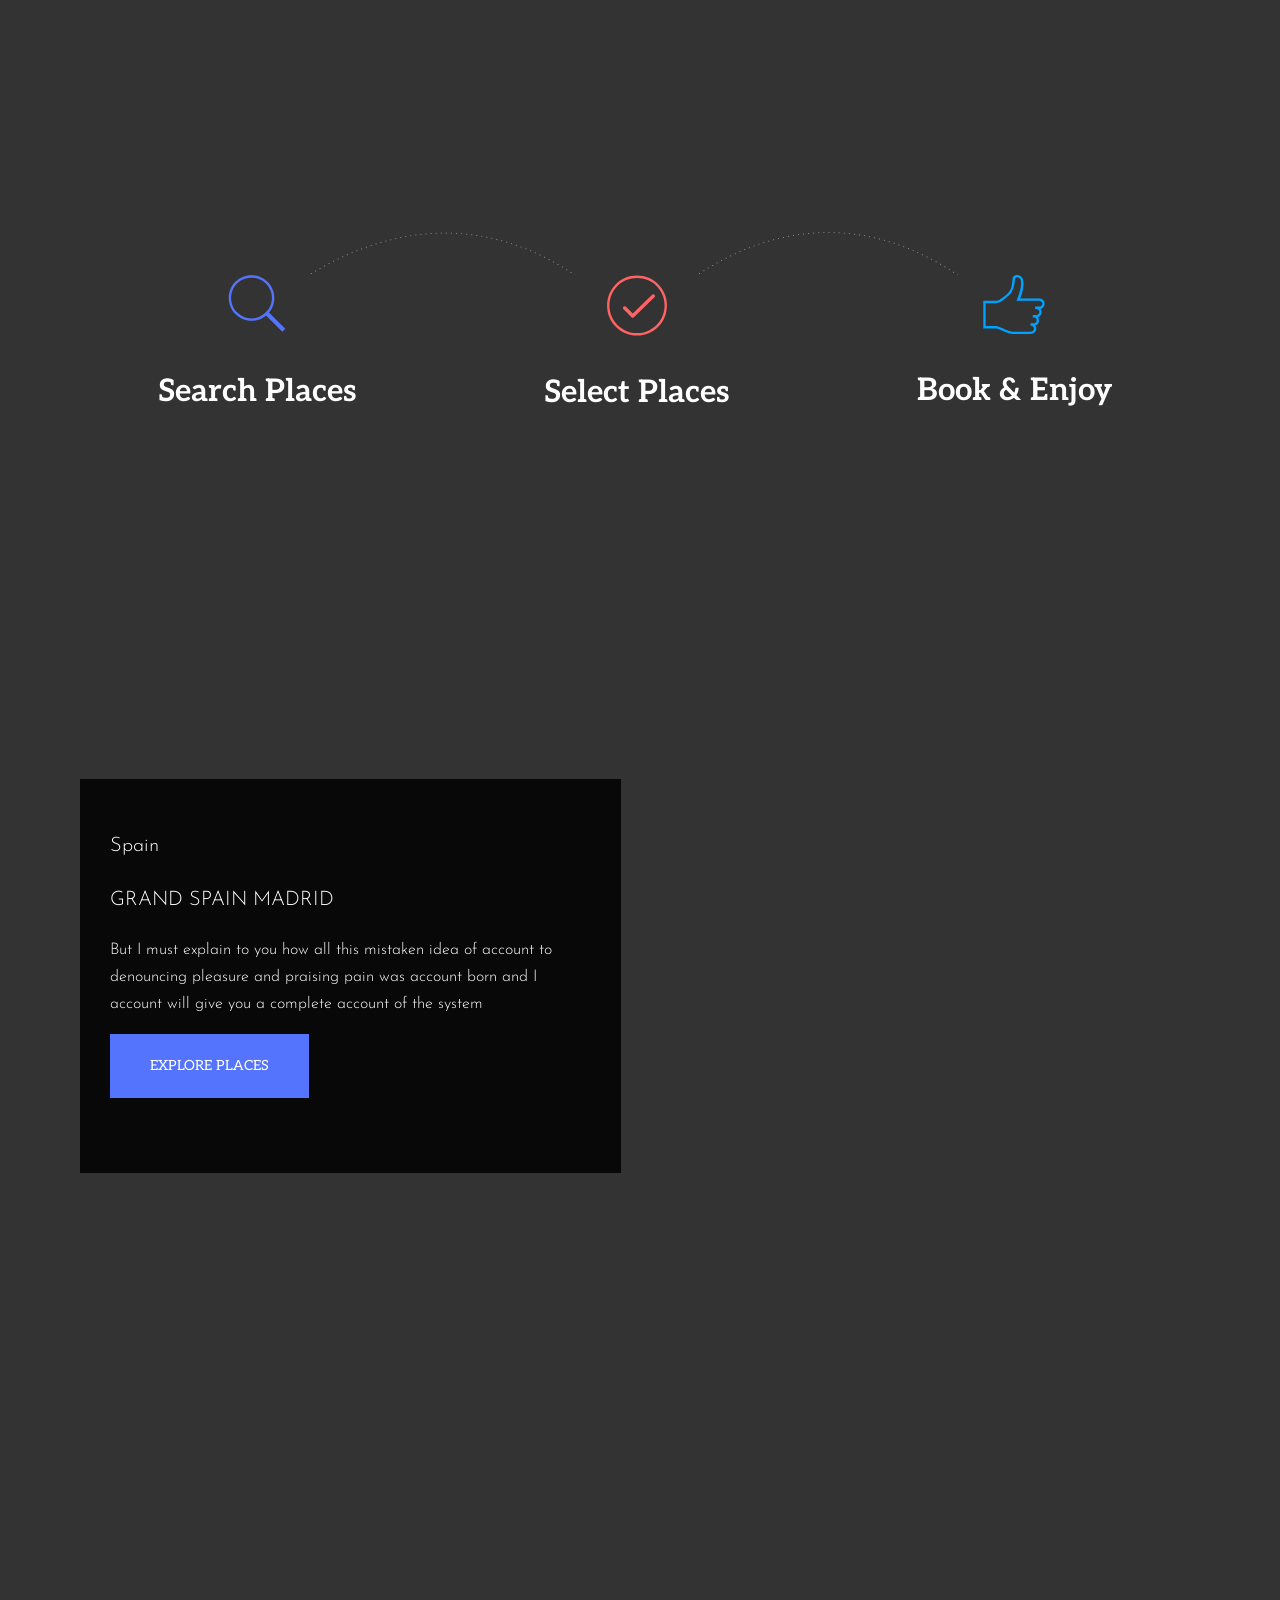
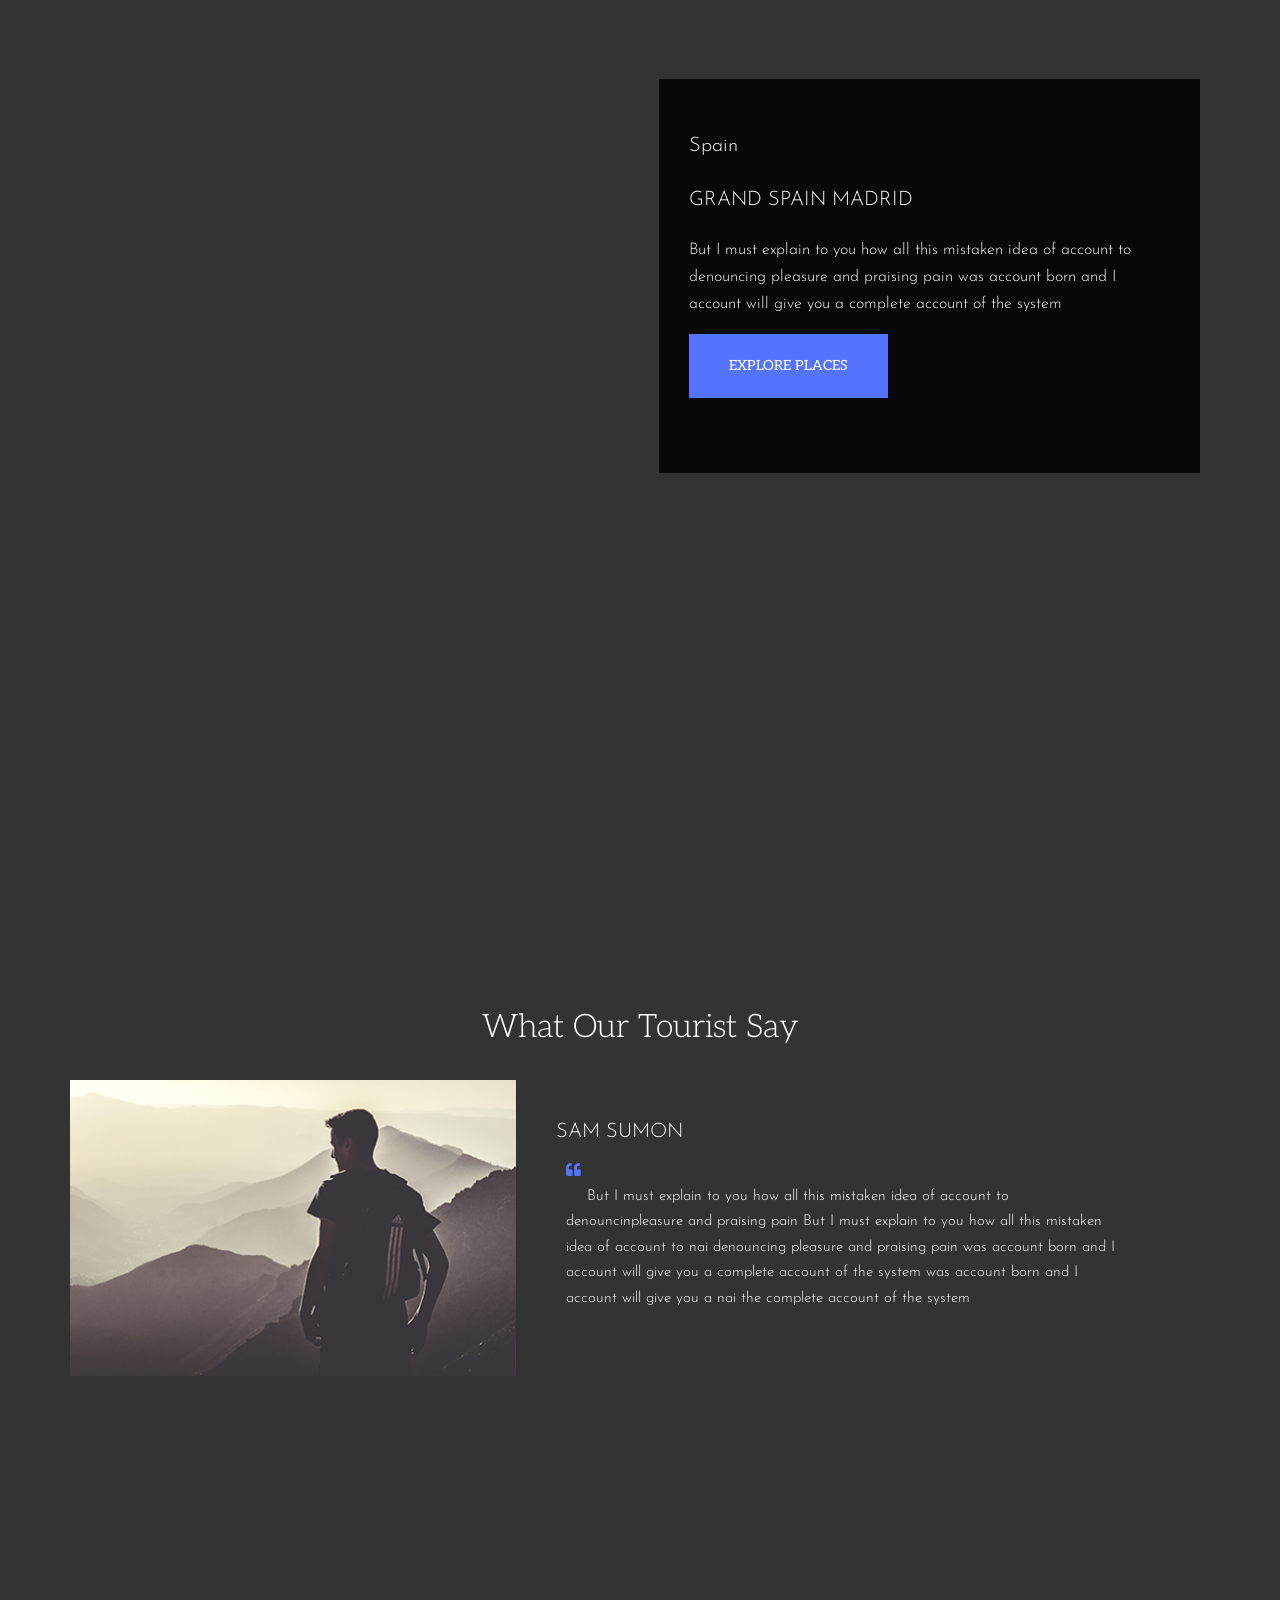
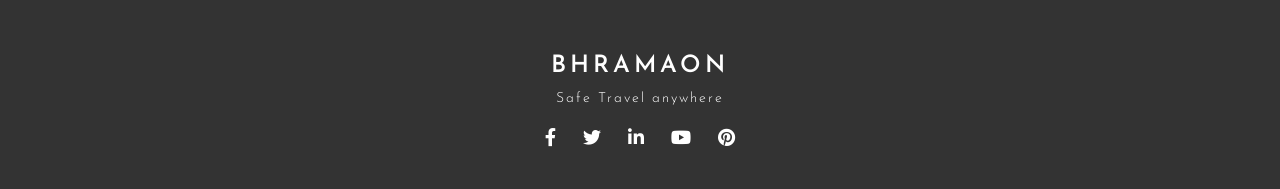
==== commit 1a927dcd: "finish" ====
--- a/index.html
+++ b/index.html
@@ -13,7 +13,7 @@
   <link rel="shortcut icon" href="favicon.ico" type="image/x-icon" />
   <link rel="stylesheet" href="./css/style.css" />
 
-  <title>Bhramaon</title>
+  <title>Bhromaon</title>
 </head>
 
 <body>
@@ -23,7 +23,7 @@
     </a>
     <div class="container">
       <h1 class="header__title">
-        Bhramaon <br />
+        Bhromaon <br />
         <span class="header__description">Safe travel anywhere</span>
       </h1>
       <div class="searchWrap">
--- a/css/style.css
+++ b/css/style.css
@@ -2,6 +2,5 @@
  26px + 10 * ((100vw - 320px) / 1480));font-weight:300;white-space:nowrap;font-family:"Aleo",serif;line-height:normal}.section__text{font-family:"Josefin Sans",sans-serif;font-size:16px;font-weight:300}.section__first{min-height:100vh}.section__second{-webkit-box-align:center;-ms-flex-align:center;align-items:center}.section__third{-webkit-box-align:center;-ms-flex-align:center;align-items:center}.section__fourth{-webkit-box-align:center;-ms-flex-align:center;align-items:center}.section__fifth{-webkit-box-orient:vertical;-webkit-box-direction:normal;-ms-flex-direction:column;flex-direction:column;-webkit-box-pack:center;-ms-flex-pack:center;justify-content:center;-webkit-box-align:center;-ms-flex-align:center;align-items:center}.header{position:relative;height:calc(100% - 80px);background-attachment:fixed;background-position:center;background-repeat:no-repeat;background-size:cover;display:-webkit-box;display:-ms-flexbox;display:flex;-webkit-box-orient:vertical;-webkit-box-direction:normal;-ms-flex-direction:column;flex-direction:column;-webkit-box-pack:center;-ms-flex-pack:center;justify-content:center}@media screen and (max-width: 768px){.header{height:calc(100% - 45px)}}.header__title{text-transform:uppercase;font-size:calc(  24px + 24 * ((100vw - 320px) / 1480));font-weight:600;white-space:nowrap;letter-spacing:5px;line-height:normal}.header__description{font-size:calc(  16px + 6 * ((100vw - 320px) / 1480));letter-spacing:7px;font-weight:300;text-transform:none}.header__burger{display:none}@media screen and (max-width: 767px){.header__burger{display:block;position:fixed;z-index:10000;right:10px;top:20px;width:30px;height:20px}.header__burger.clicked::before{-webkit-transition:all 0.4s ease-in;-o-transition:all 0.4s ease-in;transition:all 0.4s ease-in;-webkit-transform:rotate(45deg);-ms-transform:rotate(45deg);-o-transform:rotate(45deg);transform:rotate(45deg);top:9px}.header__burger.clicked::after{-webkit-transition:all 0.4s ease-in;-o-transition:all 0.4s ease-in;transition:all 0.4s ease-in;-webkit-transform:rotate(-45deg);-ms-transform:rotate(-45deg);-o-transform:rotate(-45deg);transform:rotate(-45deg);bottom:9px}.header__burger.clicked span{-webkit-transform:scale(0);-ms-transform:scale(0);-o-transform:scale(0);transform:scale(0)}}.header__burger::before,.header__burger::after{content:"";position:absolute;width:100%;height:2px;left:0;background-color:#fff}.header__burger::before{top:0}.header__burger::after{bottom:0}.header__burger span{position:absolute;background-color:#fff;left:0;width:100%;height:2px;top:9px}.searchWrap{display:-webkit-box;display:-ms-flexbox;display:flex;-webkit-box-pack:center;-ms-flex-pack:center;justify-content:center}.search{background-color:#fff;width:650px;display:-webkit-box;display:-ms-flexbox;display:flex;-webkit-box-pack:justify;-ms-flex-pack:justify;justify-content:space-between;height:60px}@media screen and (max-width: 768px){.search{max-width:450px;width:100%;border-radius:100px 100px;overflow:hidden}.search span{display:none}}.search__input{max-width:650px;width:100%;border:none;outline:none;text-align:center}.search__btn{background-color:#5474fd;color:#fff;margin:3px;padding:10px 20px 10px 30px;display:-webkit-box;display:-ms-flexbox;display:flex;-webkit-box-align:center;-ms-flex-align:center;align-items:center;text-transform:uppercase;font-family:"Aleo",serif;font-size:1.4rem;cursor:pointer;border:none}@media screen and (max-width: 768px){.search__btn{padding:15px;height:100%;margin:0}}.search__btn:hover{color:#00a650}.search__btn svg{margin-left:6px}.scroller{margin-top:50px;bottom:20%}.scroller__link{color:#fff;font-family:"Josefin Sans",sans-serif;font-weight:300;letter-spacing:2px;font-size:14px;scroll-behavior:smooth}.scroller__link:hover{color:#00a650}.navigation{height:80px;background-color:#5474fd}@media screen and (max-width: 767px){.navigation{height:45px}}.navigation__wrapper{display:-webkit-box;display:-ms-flexbox;display:flex;-webkit-box-pack:justify;-ms-flex-pack:justify;justify-content:space-between;-webkit-box-align:center;-ms-flex-align:center;align-items:center;height:100%}@media screen and (max-width: 767px){.navigation__wrapper{-webkit-box-pack:center;-ms-flex-pack:center;justify-content:center}}.navigation__logo-link{color:#fff;text-transform:uppercase;font-size:calc(- 10px + 14 * ((100vw - 320px) / 1480))}.navigation__logo-link:hover{color:#00a650}.navigation__list{display:-webkit-box;display:-ms-flexbox;display:flex}@media screen and (max-width: 768px){.navigation__list{position:fixed;opacity:0;right:0px;top:0px;margin:0;padding:0;width:0;height:0;z-index:100;background-color:#5474fd;-webkit-box-orient:vertical;-webkit-box-direction:normal;-ms-flex-direction:column;flex-direction:column;overflow:auto;-webkit-box-align:center;-ms-flex-align:center;align-items:center;-webkit-box-pack:center;-ms-flex-pack:center;justify-content:center;justify-items:center;font-size:40px;line-height:30px;-webkit-transition:all 0.4s ease-in;-o-transition:all 0.4s ease-in;transition:all 0.4s ease-in}.navigation__list.active{opacity:1 !important;width:200px;height:100vw}}.navigation__item{display:inline-block;margin-right:30px}@media screen and (max-width: 768px){.navigation__item{margin:0}}.navigation__link{font-family:"Aleo",serif;color:#fff;text-transform:uppercase;font-size:calc(- 10px + 4 * ((100vw - 320px) / 1480));position:relative;cursor:pointer}.navigation__link::after{display:block;position:absolute;left:0;width:0;height:2px;background-color:#00a650;content:"";-webkit-transition:width 0.3s ease-out;-o-transition:width 0.3s ease-out;transition:width 0.3s ease-out}.navigation__link:hover:after,.navigation__link:focus:after{width:100%}.row{display:-webkit-box;display:-ms-flexbox;display:flex}.row--stretched{-webkit-box-pack:justify;-ms-flex-pack:justify;justify-content:space-between}.row--right{-webkit-box-pack:end;-ms-flex-pack:end;justify-content:flex-end}@media screen and (max-width: 1030px){.row{-webkit-box-orient:vertical;-webkit-box-direction:normal;-ms-flex-direction:column;flex-direction:column;-webkit-box-pack:space-evenly;-ms-flex-pack:space-evenly;justify-content:space-evenly;-webkit-box-align:center;-ms-flex-align:center;align-items:center}}.col--1-2{text-align:left;max-width:540px;width:100%}.col--1-2__colour{background-color:#333 !important;text-align:center !important}.col--1-2--right{display:-webkit-box;display:-ms-flexbox;display:flex;-webkit-box-pack:end;-ms-flex-pack:end;justify-content:flex-end}.imgWrap{max-width:351px;width:100%;margin-bottom:15px}.imgWrap__img{max-width:100%}.imgWrap--right{margin-left:auto}@media screen and (max-width: 550px){.imgWrap{margin:0 auto !important}}.btn{display:inline-block;padding:20px 40px;font-family:"Aleo",serif;text-transform:uppercase;background-color:#5474fd;border:none;color:#fff;margin-bottom:25px}.btn:hover{background:#fff;color:#3a7999;-webkit-box-shadow:inset 0 0 0 3px #5474fd;box-shadow:inset 0 0 0 3px #5474fd}@media screen and (max-width: 550px){.btn{margin:25px auto}}.opportunities{background-repeat:no-repeat;padding:60px 0;background-position:48% 14%;background-color:#333333}@media screen and (max-width: 1050px){.opportunities{background-image:none !important}}.features{display:-webkit-box;display:-ms-flexbox;display:flex;-ms-flex-pack:distribute;justify-content:space-around;-ms-flex-wrap:wrap;flex-wrap:wrap;color:#fff}.features__title{font-family:Aleo, serif;font-size:calc(+ 10px + 14 * ((100vw - 320px) / 1480))}.navigation__logo-link:hover{color:#00a650}.navigation__list{display:-webkit-box;display:-ms-flexbox;display:flex}@media screen and (max-width: 768px){.navigation__list{position:fixed;opacity:0;right:0px;top:0px;margin:0;padding:0;width:0;height:0;z-index:100;background-color:#5474fd;-webkit-box-orient:vertical;-webkit-box-direction:normal;-ms-flex-direction:column;flex-direction:column;overflow:auto;-webkit-box-align:center;-ms-flex-align:center;align-items:center;-webkit-box-pack:center;-ms-flex-pack:center;justify-content:center;justify-items:center;font-size:50px;line-height:30px;-webkit-transition:all 0.4s ease-in;-o-transition:all 0.4s ease-in;transition:all 0.4s ease-in}.navigation__list.active{opacity:1 !important;width:200px;height:70vh}}.navigation__item{display:inline-block;margin-right:30px}@media screen and (max-width: 768px){.navigation__item{margin:0}}.navigation__link{display:inline-block;font-family:"Aleo",serif;color:#fff;text-transform:uppercase;font-size:16px;position:relative;cursor:pointer}.navigation__link::after{display:block;position:absolute;left:0;width:0;height:2px;background-color:#00a650;content:"";-webkit-transition:width 0.3s ease-out;-o-transition:width 0.3s ease-out;transition:width 0.3s ease-out}.navigation__link:hover:after,.navigation__link:focus:after{width:100%}.row{display:-webkit-box;display:-ms-flexbox;display:flex}.row--stretched{-webkit-box-pack:justify;-ms-flex-pack:justify;justify-content:space-between}.row--right{-webkit-box-pack:end;-ms-flex-pack:end;justify-content:flex-end}@media screen and (max-width: 1030px){.row{-webkit-box-orient:vertical;-webkit-box-direction:normal;-ms-flex-direction:column;flex-direction:column;-webkit-box-pack:space-evenly;-ms-flex-pack:space-evenly;justify-content:space-evenly;-webkit-box-align:center;-ms-flex-align:center;align-items:center}}.col--1-2{text-align:left;max-width:540px;width:100%}.col--1-2__colour{background-color:#333 !important;text-align:center !important}.col--1-2--right{display:-webkit-box;display:-ms-flexbox;display:flex;-webkit-box-pack:end;-ms-flex-pack:end;justify-content:flex-end}.imgWrap{max-width:351px;width:100%;margin-bottom:15px}.imgWrap__img{max-width:100%}.imgWrap--right{margin-left:auto}@media screen and (max-width: 550px){.imgWrap{margin:0 auto !important}}.btn{display:inline-block;padding:20px 40px;font-family:"Aleo",serif;text-transform:uppercase;background-color:#5474fd;border:none;color:#fff;margin-bottom:25px}.btn:hover{background:#fff;color:#3a7999;-webkit-box-shadow:inset 0 0 0 3px #5474fd;box-shadow:inset 0 0 0 3px #5474fd}@media screen and (max-width: 550px){.btn{margin:25px auto}}.opportunities{background-repeat:no-repeat;padding:60px 0;background-position:48% 14%;background-color:#333333}@media screen and (max-width: 1050px){.opportunities{background-image:none !important}}.features{display:-webkit-box;display:-ms-flexbox;display:flex;-ms-flex-pack:distribute;justify-content:space-around;-ms-flex-wrap:wrap;flex-wrap:wrap;color:#fff}.features__title{font-family:Aleo, serif;font-size:calc(  22px + 14 * ((100vw - 320px) / 1480))}.feature{background-color:#333333;display:-webkit-box;display:-ms-flexbox;display:flex;-webkit-box-orient:vertical;-webkit-box-direction:normal;-ms-flex-direction:column;flex-direction:column;-webkit-box-align:center;-ms-flex-align:center;align-items:center;margin-right:10px}.info-wrap{max-width:541px;margin:10px}.info{width:100%;padding:50px 30px;text-align:left;background-color:rgba(0,0,0,0.85);font-family:"Josefin Sans", sans-serif}.info__country{font-size:20px;font-weight:300}.info__title{text-transform:uppercase;font-size:20px;font-weight:300}.info__description{font-size:16px;font-weight:300}.quote{display:-webkit-box;display:-ms-flexbox;display:flex}@media screen and (max-width: 946px){.quote{-webkit-box-orient:vertical;-webkit-box-direction:normal;-ms-flex-direction:column;flex-direction:column;-webkit-box-pack:center;-ms-flex-pack:center;justify-content:center;-webkit-box-align:center;-ms-flex-align:center;align-items:center;padding-top:30px}}.quote__item{text-align:left;background-color:#333;max-width:670px;width:100%;padding:35px 60px 50px 40px}@media screen and (max-width: 946px){.quote__item{background-color:rgba(240,255,255,0.21) !important;max-width:445px;width:100%}}.quote__imgWrap{max-width:446px;width:100%}.quote__imgWrap-img{height:100%;max-width:100%}.quote__title{text-transform:uppercase;font-size:20px;font-weight:300;margin-top:0}.quote__text{font-family:"Josefin Sans",sans-serif;text-indent:1.8em;font-size:15px;font-weight:300;margin:0;position:relative;margin:0;padding:15px 10px;position:relative;text-indent:1.4em}.quote__text i{position:absolute;top:0;left:0;color:#5474fd;-webkit-transform:translate(-30%, -50%);-ms-transform:translate(-30%, -50%);-o-transform:translate(-30%, -50%);transform:translate(-30%, -50%)}@media screen and (max-width: 946px){.quote__text i{-webkit-transform:translate(-25%, -50%);-ms-transform:translate(-25%, -50%);-o-transform:translate(-25%, -50%);transform:translate(-25%, -50%)}}.footer{padding:5px}.footer__nav{display:-webkit-box;display:-ms-flexbox;display:flex;-webkit-box-orient:vertical;-webkit-box-direction:normal;-ms-flex-direction:column;flex-direction:column;-webkit-box-align:center;-ms-flex-align:center;align-items:center;-webkit-box-pack:center;-ms-flex-pack:center;justify-content:center;margin:0 auto;max-width:190px;width:100%}.footer__logo-link{font-size:24px;text-transform:uppercase;color:#fff;letter-spacing:4px;font-weight:600;-webkit-transition:all 0.4s ease-in;-o-transition:all 0.4s ease-in;transition:all 0.4s ease-in}.footer__logo-link:hover,.footer__logo-link:focus,.footer__logo-link:active{color:#5474fd}.footer__subtitle{font-size:14px;font-weight:300;letter-spacing:2px}.socials{display:-webkit-box;display:-ms-flexbox;display:flex;justify-items:center;-webkit-box-pack:justify;-ms-flex-pack:justify;justify-content:space-between;width:100%}.socials__item{display:inline-block}.socials__link{font-size:18px;color:#fff;-webkit-transition:all 0.4s ease-in;-o-transition:all 0.4s ease-in;transition:all 0.4s ease-in}.socials__link:hover,.socials__link:focus,.socials__link:active{color:#5474fd}
--- a/css/style.css
+++ b/css/style.css
@@ -2,6 +2,5 @@
  26px + 10 * ((100vw - 320px) / 1480));font-weight:300;white-space:nowrap;font-family:"Aleo",serif;line-height:normal}.section__text{font-family:"Josefin Sans",sans-serif;font-size:16px;font-weight:300}.section__first{min-height:100vh}.section__second{-webkit-box-align:center;-ms-flex-align:center;align-items:center}.section__third{-webkit-box-align:center;-ms-flex-align:center;align-items:center}.section__fourth{-webkit-box-align:center;-ms-flex-align:center;align-items:center}.section__fifth{-webkit-box-orient:vertical;-webkit-box-direction:normal;-ms-flex-direction:column;flex-direction:column;-webkit-box-pack:center;-ms-flex-pack:center;justify-content:center;-webkit-box-align:center;-ms-flex-align:center;align-items:center}.header{position:relative;height:calc(100% - 80px);background-attachment:fixed;background-position:center;background-repeat:no-repeat;background-size:cover;display:-webkit-box;display:-ms-flexbox;display:flex;-webkit-box-orient:vertical;-webkit-box-direction:normal;-ms-flex-direction:column;flex-direction:column;-webkit-box-pack:center;-ms-flex-pack:center;justify-content:center}@media screen and (max-width: 768px){.header{height:calc(100% - 45px)}}.header__title{text-transform:uppercase;font-size:calc(  24px + 24 * ((100vw - 320px) / 1480));font-weight:600;white-space:nowrap;letter-spacing:5px;line-height:normal}.header__description{font-size:calc(  16px + 6 * ((100vw - 320px) / 1480));letter-spacing:7px;font-weight:300;text-transform:none}.header__burger{display:none}@media screen and (max-width: 767px){.header__burger{display:block;position:fixed;z-index:10000;right:10px;top:20px;width:30px;height:20px}.header__burger.clicked::before{-webkit-transition:all 0.4s ease-in;-o-transition:all 0.4s ease-in;transition:all 0.4s ease-in;-webkit-transform:rotate(45deg);-ms-transform:rotate(45deg);-o-transform:rotate(45deg);transform:rotate(45deg);top:9px}.header__burger.clicked::after{-webkit-transition:all 0.4s ease-in;-o-transition:all 0.4s ease-in;transition:all 0.4s ease-in;-webkit-transform:rotate(-45deg);-ms-transform:rotate(-45deg);-o-transform:rotate(-45deg);transform:rotate(-45deg);bottom:9px}.header__burger.clicked span{-webkit-transform:scale(0);-ms-transform:scale(0);-o-transform:scale(0);transform:scale(0)}}.header__burger::before,.header__burger::after{content:"";position:absolute;width:100%;height:2px;left:0;background-color:#fff}.header__burger::before{top:0}.header__burger::after{bottom:0}.header__burger span{position:absolute;background-color:#fff;left:0;width:100%;height:2px;top:9px}.searchWrap{display:-webkit-box;display:-ms-flexbox;display:flex;-webkit-box-pack:center;-ms-flex-pack:center;justify-content:center}.search{background-color:#fff;width:650px;display:-webkit-box;display:-ms-flexbox;display:flex;-webkit-box-pack:justify;-ms-flex-pack:justify;justify-content:space-between;height:60px}@media screen and (max-width: 768px){.search{max-width:450px;width:100%;border-radius:100px 100px;overflow:hidden}.search span{display:none}}.search__input{max-width:650px;width:100%;border:none;outline:none;text-align:center}.search__btn{background-color:#5474fd;color:#fff;margin:3px;padding:10px 20px 10px 30px;display:-webkit-box;display:-ms-flexbox;display:flex;-webkit-box-align:center;-ms-flex-align:center;align-items:center;text-transform:uppercase;font-family:"Aleo",serif;font-size:1.4rem;cursor:pointer;border:none}@media screen and (max-width: 768px){.search__btn{padding:15px;height:100%;margin:0}}.search__btn:hover{color:#00a650}.search__btn svg{margin-left:6px}.scroller{margin-top:50px;bottom:20%}.scroller__link{color:#fff;font-family:"Josefin Sans",sans-serif;font-weight:300;letter-spacing:2px;font-size:14px;scroll-behavior:smooth}.scroller__link:hover{color:#00a650}.navigation{height:80px;background-color:#5474fd}@media screen and (max-width: 767px){.navigation{height:45px}}.navigation__wrapper{display:-webkit-box;display:-ms-flexbox;display:flex;-webkit-box-pack:justify;-ms-flex-pack:justify;justify-content:space-between;-webkit-box-align:center;-ms-flex-align:center;align-items:center;height:100%}@media screen and (max-width: 767px){.navigation__wrapper{-webkit-box-pack:center;-ms-flex-pack:center;justify-content:center}}.navigation__logo-link{color:#fff;text-transform:uppercase;font-size:calc(- 10px + 14 * ((100vw - 320px) / 1480))}.navigation__logo-link:hover{color:#00a650}.navigation__list{display:-webkit-box;display:-ms-flexbox;display:flex}@media screen and (max-width: 768px){.navigation__list{position:fixed;opacity:0;right:0px;top:0px;margin:0;padding:0;width:0;height:0;z-index:100;background-color:#5474fd;-webkit-box-orient:vertical;-webkit-box-direction:normal;-ms-flex-direction:column;flex-direction:column;overflow:auto;-webkit-box-align:center;-ms-flex-align:center;align-items:center;-webkit-box-pack:center;-ms-flex-pack:center;justify-content:center;justify-items:center;font-size:40px;line-height:30px;-webkit-transition:all 0.4s ease-in;-o-transition:all 0.4s ease-in;transition:all 0.4s ease-in}.navigation__list.active{opacity:1 !important;width:200px;height:100vw}}.navigation__item{display:inline-block;margin-right:30px}@media screen and (max-width: 768px){.navigation__item{margin:0}}.navigation__link{font-family:"Aleo",serif;color:#fff;text-transform:uppercase;font-size:calc(- 10px + 4 * ((100vw - 320px) / 1480));position:relative;cursor:pointer}.navigation__link::after{display:block;position:absolute;left:0;width:0;height:2px;background-color:#00a650;content:"";-webkit-transition:width 0.3s ease-out;-o-transition:width 0.3s ease-out;transition:width 0.3s ease-out}.navigation__link:hover:after,.navigation__link:focus:after{width:100%}.row{display:-webkit-box;display:-ms-flexbox;display:flex}.row--stretched{-webkit-box-pack:justify;-ms-flex-pack:justify;justify-content:space-between}.row--right{-webkit-box-pack:end;-ms-flex-pack:end;justify-content:flex-end}@media screen and (max-width: 1030px){.row{-webkit-box-orient:vertical;-webkit-box-direction:normal;-ms-flex-direction:column;flex-direction:column;-webkit-box-pack:space-evenly;-ms-flex-pack:space-evenly;justify-content:space-evenly;-webkit-box-align:center;-ms-flex-align:center;align-items:center}}.col--1-2{text-align:left;max-width:540px;width:100%}.col--1-2__colour{background-color:#333 !important;text-align:center !important}.col--1-2--right{display:-webkit-box;display:-ms-flexbox;display:flex;-webkit-box-pack:end;-ms-flex-pack:end;justify-content:flex-end}.imgWrap{max-width:351px;width:100%;margin-bottom:15px}.imgWrap__img{max-width:100%}.imgWrap--right{margin-left:auto}@media screen and (max-width: 550px){.imgWrap{margin:0 auto !important}}.btn{display:inline-block;padding:20px 40px;font-family:"Aleo",serif;text-transform:uppercase;background-color:#5474fd;border:none;color:#fff;margin-bottom:25px}.btn:hover{background:#fff;color:#3a7999;-webkit-box-shadow:inset 0 0 0 3px #5474fd;box-shadow:inset 0 0 0 3px #5474fd}@media screen and (max-width: 550px){.btn{margin:25px auto}}.opportunities{background-repeat:no-repeat;padding:60px 0;background-position:48% 14%;background-color:#333333}@media screen and (max-width: 1050px){.opportunities{background-image:none !important}}.features{display:-webkit-box;display:-ms-flexbox;display:flex;-ms-flex-pack:distribute;justify-content:space-around;-ms-flex-wrap:wrap;flex-wrap:wrap;color:#fff}.features__title{font-family:Aleo, serif;font-size:calc(+ 10px + 14 * ((100vw - 320px) / 1480))}.navigation__logo-link:hover{color:#00a650}.navigation__list{display:-webkit-box;display:-ms-flexbox;display:flex}@media screen and (max-width: 768px){.navigation__list{position:fixed;opacity:0;right:0px;top:0px;margin:0;padding:0;width:0;height:0;z-index:100;background-color:#5474fd;-webkit-box-orient:vertical;-webkit-box-direction:normal;-ms-flex-direction:column;flex-direction:column;overflow:auto;-webkit-box-align:center;-ms-flex-align:center;align-items:center;-webkit-box-pack:center;-ms-flex-pack:center;justify-content:center;justify-items:center;font-size:50px;line-height:30px;-webkit-transition:all 0.4s ease-in;-o-transition:all 0.4s ease-in;transition:all 0.4s ease-in}.navigation__list.active{opacity:1 !important;width:200px;height:70vh}}.navigation__item{display:inline-block;margin-right:30px}@media screen and (max-width: 768px){.navigation__item{margin:0}}.navigation__link{display:inline-block;font-family:"Aleo",serif;color:#fff;text-transform:uppercase;font-size:16px;position:relative;cursor:pointer}.navigation__link::after{display:block;position:absolute;left:0;width:0;height:2px;background-color:#00a650;content:"";-webkit-transition:width 0.3s ease-out;-o-transition:width 0.3s ease-out;transition:width 0.3s ease-out}.navigation__link:hover:after,.navigation__link:focus:after{width:100%}.row{display:-webkit-box;display:-ms-flexbox;display:flex}.row--stretched{-webkit-box-pack:justify;-ms-flex-pack:justify;justify-content:space-between}.row--right{-webkit-box-pack:end;-ms-flex-pack:end;justify-content:flex-end}@media screen and (max-width: 1030px){.row{-webkit-box-orient:vertical;-webkit-box-direction:normal;-ms-flex-direction:column;flex-direction:column;-webkit-box-pack:space-evenly;-ms-flex-pack:space-evenly;justify-content:space-evenly;-webkit-box-align:center;-ms-flex-align:center;align-items:center}}.col--1-2{text-align:left;max-width:540px;width:100%}.col--1-2__colour{background-color:#333 !important;text-align:center !important}.col--1-2--right{display:-webkit-box;display:-ms-flexbox;display:flex;-webkit-box-pack:end;-ms-flex-pack:end;justify-content:flex-end}.imgWrap{max-width:351px;width:100%;margin-bottom:15px}.imgWrap__img{max-width:100%}.imgWrap--right{margin-left:auto}@media screen and (max-width: 550px){.imgWrap{margin:0 auto !important}}.btn{display:inline-block;padding:20px 40px;font-family:"Aleo",serif;text-transform:uppercase;background-color:#5474fd;border:none;color:#fff;margin-bottom:25px}.btn:hover{background:#fff;color:#3a7999;-webkit-box-shadow:inset 0 0 0 3px #5474fd;box-shadow:inset 0 0 0 3px #5474fd}@media screen and (max-width: 550px){.btn{margin:25px auto}}.opportunities{background-repeat:no-repeat;padding:60px 0;background-position:48% 14%;background-color:#333333}@media screen and (max-width: 1050px){.opportunities{background-image:none !important}}.features{display:-webkit-box;display:-ms-flexbox;display:flex;-ms-flex-pack:distribute;justify-content:space-around;-ms-flex-wrap:wrap;flex-wrap:wrap;color:#fff}.features__title{font-family:Aleo, serif;font-size:calc(  22px + 14 * ((100vw - 320px) / 1480))}.feature{background-color:#333333;display:-webkit-box;display:-ms-flexbox;display:flex;-webkit-box-orient:vertical;-webkit-box-direction:normal;-ms-flex-direction:column;flex-direction:column;-webkit-box-align:center;-ms-flex-align:center;align-items:center;margin-right:10px}.info-wrap{max-width:541px;margin:10px}.info{width:100%;padding:50px 30px;text-align:left;background-color:rgba(0,0,0,0.85);font-family:"Josefin Sans", sans-serif}.info__country{font-size:20px;font-weight:300}.info__title{text-transform:uppercase;font-size:20px;font-weight:300}.info__description{font-size:16px;font-weight:300}.quote{display:-webkit-box;display:-ms-flexbox;display:flex}@media screen and (max-width: 946px){.quote{-webkit-box-orient:vertical;-webkit-box-direction:normal;-ms-flex-direction:column;flex-direction:column;-webkit-box-pack:center;-ms-flex-pack:center;justify-content:center;-webkit-box-align:center;-ms-flex-align:center;align-items:center;padding-top:30px}}.quote__item{text-align:left;background-color:#333;max-width:670px;width:100%;padding:35px 60px 50px 40px}@media screen and (max-width: 946px){.quote__item{background-color:rgba(240,255,255,0.21) !important;max-width:445px;width:100%}}.quote__imgWrap{max-width:446px;width:100%}.quote__imgWrap-img{height:100%;max-width:100%}.quote__title{text-transform:uppercase;font-size:20px;font-weight:300;margin-top:0}.quote__text{font-family:"Josefin Sans",sans-serif;text-indent:1.8em;font-size:15px;font-weight:300;margin:0;position:relative;margin:0;padding:15px 10px;position:relative;text-indent:1.4em}.quote__text i{position:absolute;top:0;left:0;color:#5474fd;-webkit-transform:translate(-30%, -50%);-ms-transform:translate(-30%, -50%);-o-transform:translate(-30%, -50%);transform:translate(-30%, -50%)}@media screen and (max-width: 946px){.quote__text i{-webkit-transform:translate(-25%, -50%);-ms-transform:translate(-25%, -50%);-o-transform:translate(-25%, -50%);transform:translate(-25%, -50%)}}.footer{padding:5px}.footer__nav{display:-webkit-box;display:-ms-flexbox;display:flex;-webkit-box-orient:vertical;-webkit-box-direction:normal;-ms-flex-direction:column;flex-direction:column;-webkit-box-align:center;-ms-flex-align:center;align-items:center;-webkit-box-pack:center;-ms-flex-pack:center;justify-content:center;margin:0 auto;max-width:190px;width:100%}.footer__logo-link{font-size:24px;text-transform:uppercase;color:#fff;letter-spacing:4px;font-weight:600;-webkit-transition:all 0.4s ease-in;-o-transition:all 0.4s ease-in;transition:all 0.4s ease-in}.footer__logo-link:hover,.footer__logo-link:focus,.footer__logo-link:active{color:#5474fd}.footer__subtitle{font-size:14px;font-weight:300;letter-spacing:2px}.socials{display:-webkit-box;display:-ms-flexbox;display:flex;justify-items:center;-webkit-box-pack:justify;-ms-flex-pack:justify;justify-content:space-between;width:100%}.socials__item{display:inline-block}.socials__link{font-size:18px;color:#fff;-webkit-transition:all 0.4s ease-in;-o-transition:all 0.4s ease-in;transition:all 0.4s ease-in}.socials__link:hover,.socials__link:focus,.socials__link:active{color:#5474fd}
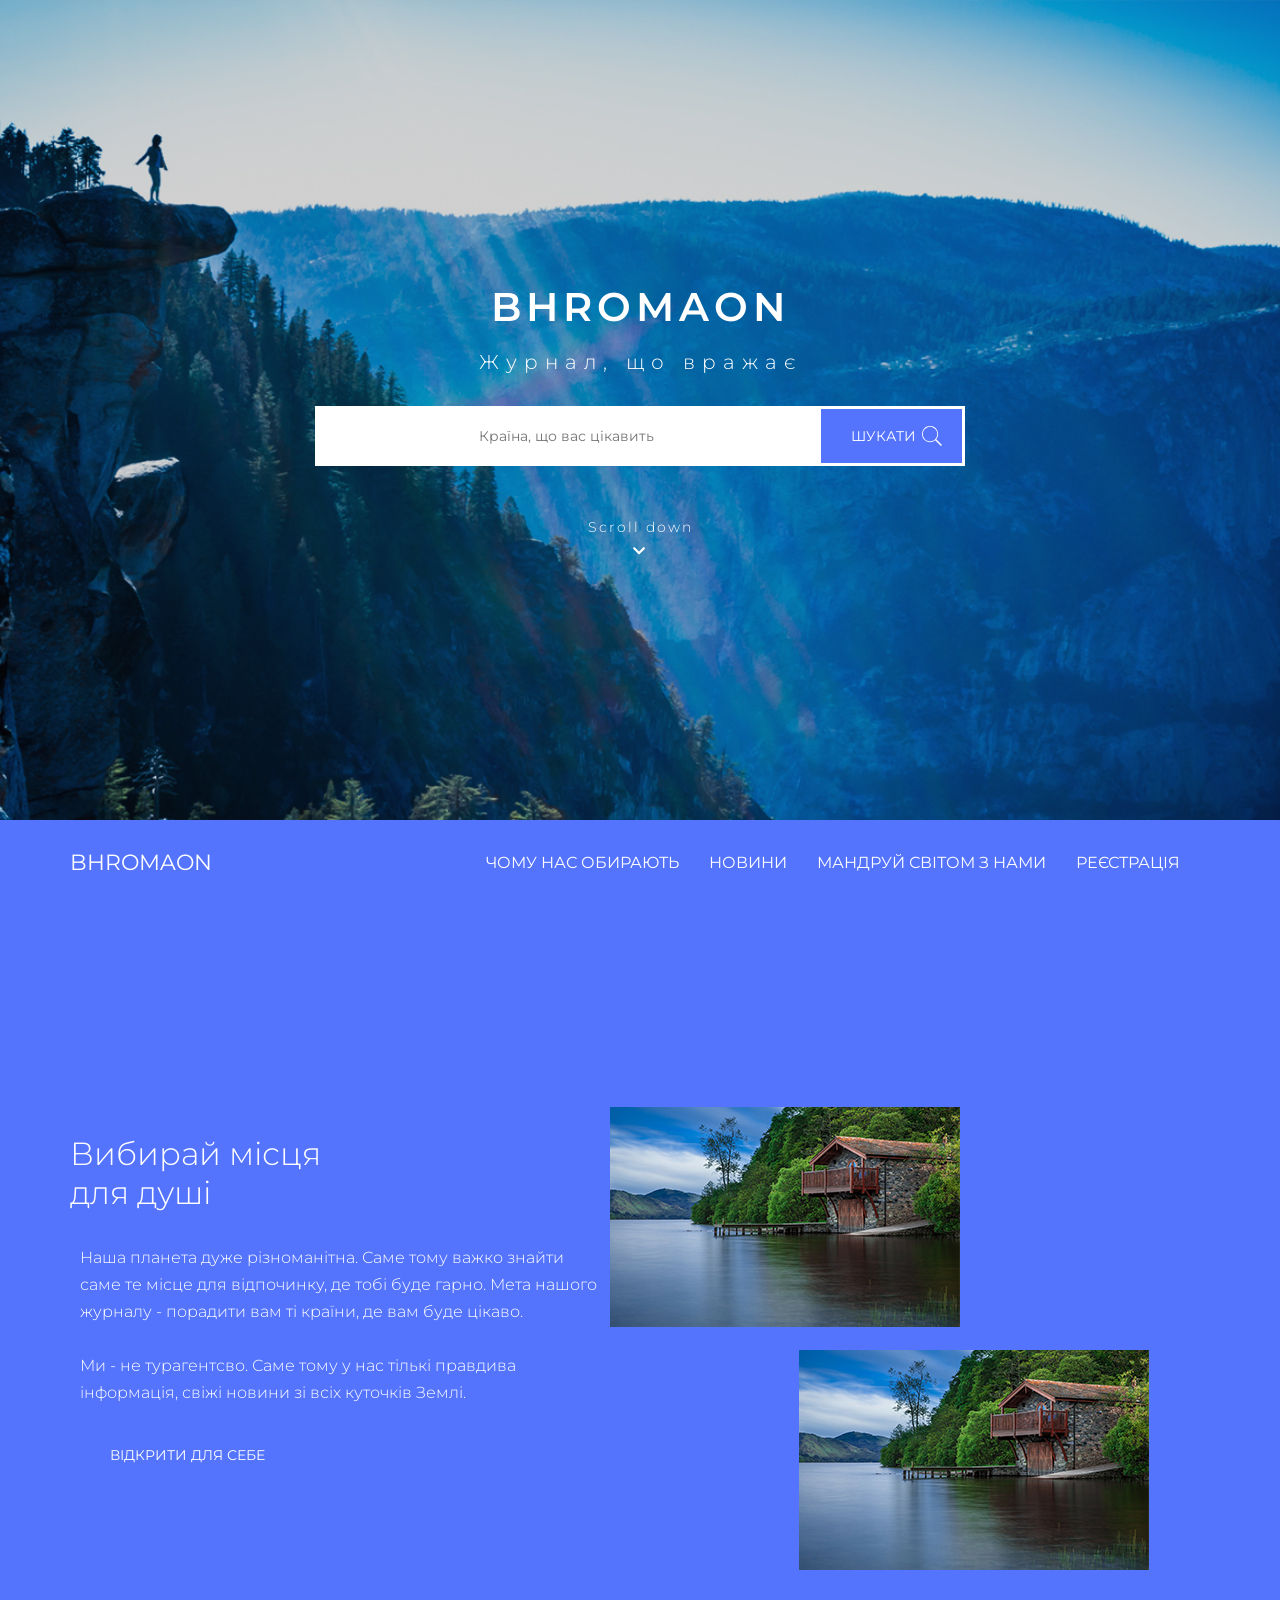
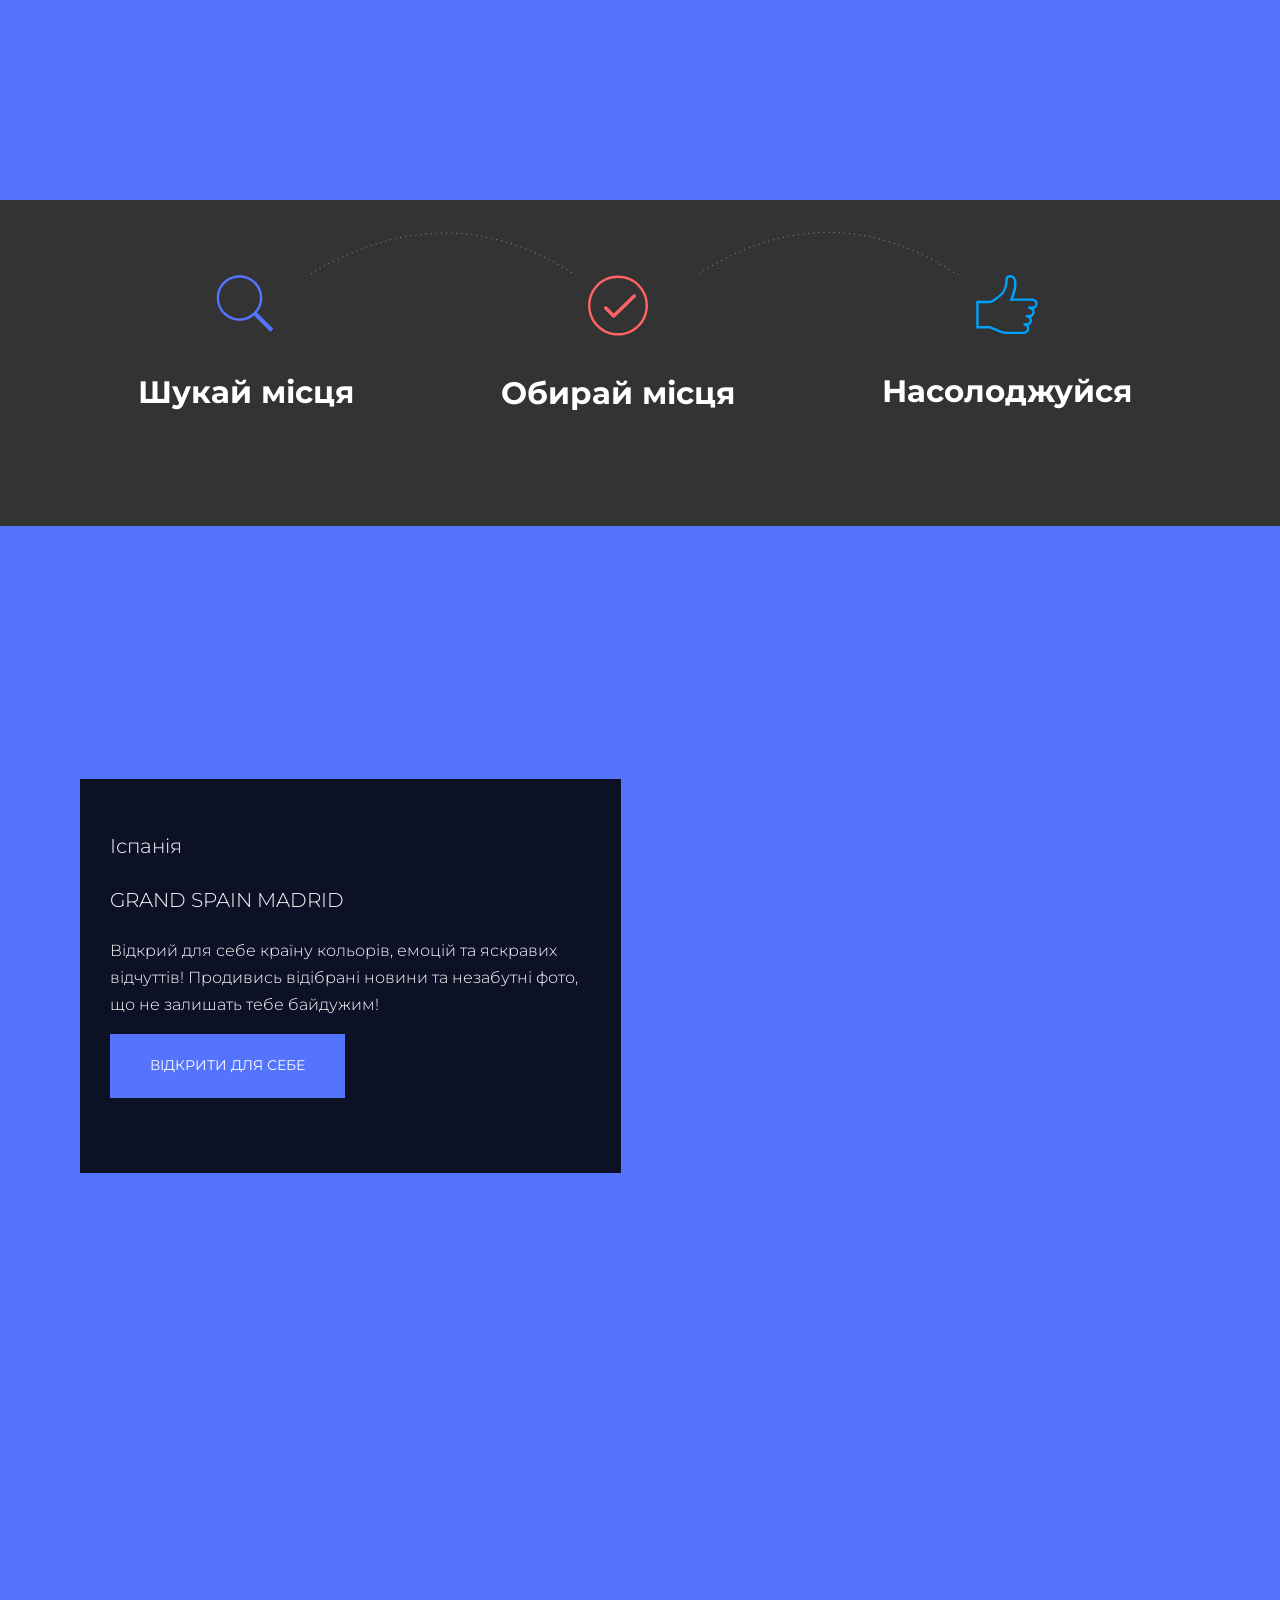
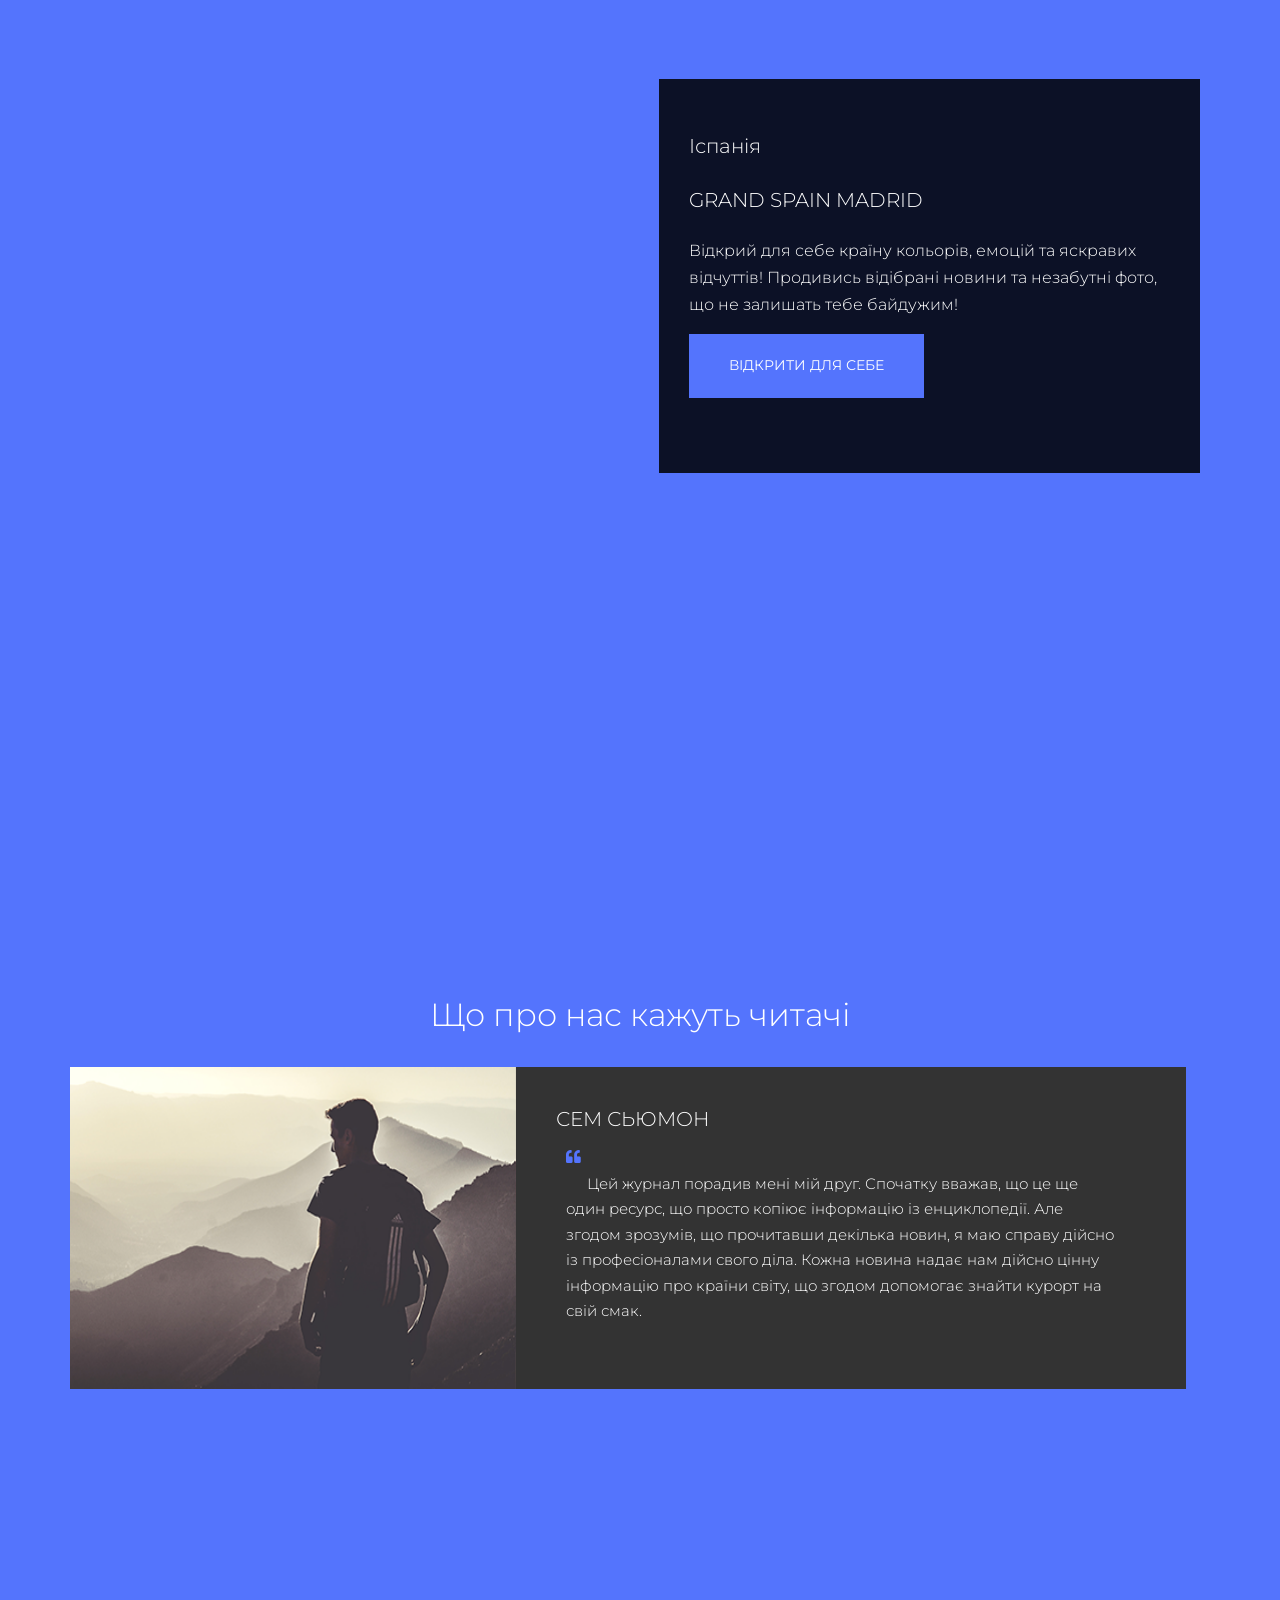
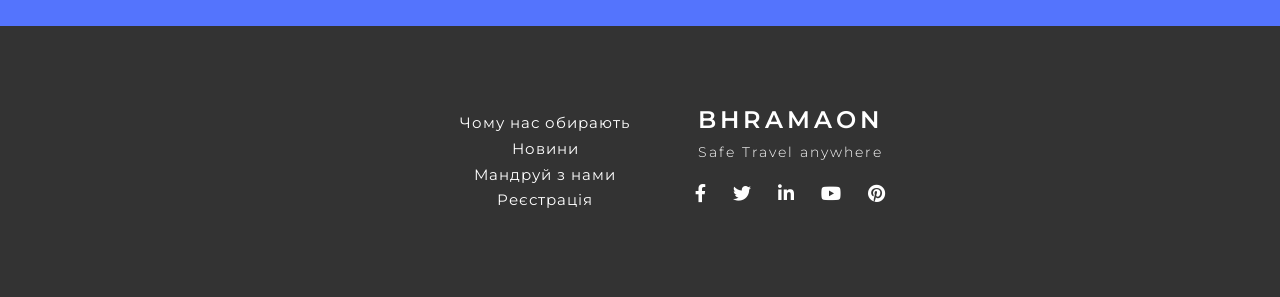
==== commit 7ac3d255: "finish" ====
--- a/index.html
+++ b/index.html
@@ -1,237 +1,379 @@
 <!DOCTYPE html>
 <html lang="en">
-
-<head>
-  <meta charset="UTF-8" />
-  <meta name="viewport" content="width=device-width, initial-scale=1.0" />
-  <link rel="stylesheet" href="https://use.fontawesome.com/releases/v5.8.2/css/all.css" />
-  <link rel="shortcut icon" href="favicon.ico" type="image/x-icon" />
-  <link rel="stylesheet" href="./css/style.css" />
-  <link href="https://fonts.googleapis.com/css2?family=Josefin+Sans:wght@300;400;600;700&display=swap"
-    rel="stylesheet" />
-  <link href="https://fonts.googleapis.com/css2?family=Aleo:wght@300;400&display=swap" rel="stylesheet" />
-  <link rel="shortcut icon" href="favicon.ico" type="image/x-icon" />
-  <link rel="stylesheet" href="./css/style.css" />
-
-  <title>Bhromaon</title>
-</head>
-
-<body>
-  <header class="header" style="background-image: url('pictures/header.png');">
-    <a href="#" class="header__burger" id="header__burger">
-      <span></span>
-    </a>
-    <div class="container">
-      <h1 class="header__title">
-        Bhromaon <br />
-        <span class="header__description">Safe travel anywhere</span>
-      </h1>
-      <div class="searchWrap">
-        <form action="" class="search" method="POST">
-          <input type="text" name="" id="" placeholder="Search your travel destination" class="search__input" />
-          <button class="search__btn">
-            <span>search</span>
-            <svg width="20px" height="22px">
-              <use xlink:href="#search"></use>
-            </svg>
-          </button>
-        </form>
+  <head>
+    <meta charset="UTF-8" />
+    <meta name="viewport" content="width=device-width, initial-scale=1.0" />
+    <link
+      rel="stylesheet"
+      href="https://use.fontawesome.com/releases/v5.8.2/css/all.css"
+    />
+    <link rel="shortcut icon" href="favicon.ico" type="image/x-icon" />
+    <link rel="stylesheet" href="./css/style.css" />
+    <link
+      href="https://fonts.googleapis.com/css2?family=Josefin+Sans:wght@300;400;600;700&display=swap"
+      rel="stylesheet"
+    />
+    <link
+      href="https://fonts.googleapis.com/css2?family=Montserrat:wght@100;300;400;700;800&display=swap"
+      rel="stylesheet"
+    />
+    <link
+      href="https://fonts.googleapis.com/css2?family=Aleo:wght@300;400&display=swap"
+      rel="stylesheet"
+    />
+    <link rel="shortcut icon" href="favicon.ico" type="image/x-icon" />
+    <link rel="stylesheet" href="./css/style.css" />
+    <script
+      src="https://code.jquery.com/jquery-3.5.1.min.js"
+      integrity="sha256-9/aliU8dGd2tb6OSsuzixeV4y/faTqgFtohetphbbj0="
+      crossorigin="anonymous"
+    ></script>
+    <script src="js/scrollUp.js"></script>
+
+    <title>Bhromaon</title>
+  </head>
+
+  <body>
+    <div class="modalWrap">
+      <form
+        class="authorization"
+        style="background-image: url(img/modBG.jpeg);"
+      >
+        <a class="popup-close"><i class="far fa-times-circle"></i></a>
+        <h2 class="authorization__title">
+          Авторизуйтесь, перш ніж переглядати цю інформацію.
+        </h2>
+        <input
+          class="authorization__input"
+          type="text"
+          name="username"
+          placeholder="Введите логин"
+        />
+        <input
+          class="authorization__input"
+          type="password"
+          name="password"
+          placeholder="Введите пароль"
+        />
+        <input
+          class="authorization__input authorization__input--sub"
+          type="submit"
+          name="submit"
+          value="ВОЙТИ"
+        />
+      </form>
+    </div>
+    <header
+      class="header"
+      style="background-image: url('pictures/header.png');"
+    >
+      <a
+        href="#"
+        onclick="return false"
+        class="header__burger"
+        id="header__burger"
+      >
+        <span></span>
+      </a>
+      <a href="#" class="scrollUp"><i class="fas fa-chevron-up"></i></a>
+      <div class="container">
+        <h1 class="header__title">
+          Bhromaon <br />
+          <span class="header__description">Журнал, що вражає</span>
+        </h1>
+        <div class="searchWrap">
+          <form action="" class="search" method="POST">
+            <input
+              type="text"
+              name=""
+              id=""
+              placeholder="Країна, що вас цікавить"
+              class="search__input"
+            />
+            <button class="search__btn">
+              <span>шукати</span>
+              <svg width="20px" height="22px">
+                <use xlink:href="#search"></use>
+              </svg>
+            </button>
+          </form>
+        </div>
+        <div class="scroller">
+          <a href="#section-first" class="scroller__link"
+            >Scroll down <br /><i class="fas fa-chevron-down"></i
+          ></a>
+        </div>
       </div>
-      <div class="scroller">
-        <a href="#section-first" class="scroller__link">Scroll down <br /><i class="fas fa-chevron-down"></i></a>
+    </header>
+
+    <nav class="navigation">
+      <div class="container">
+        <div class="navigation__wrapper">
+          <a href="" class="navigation__logo-link">bhromaon</a>
+          <ul class="navigation__list">
+            <li class="navigation__item">
+              <a href="info.html" class="navigation__link">Чому нас обирають</a>
+            </li>
+            <li class="navigation__item">
+              <a href="news.html" class="navigation__link">Новини</a>
+            </li>
+            <li class="navigation__item">
+              <a class="navigation__link modal__link">Мандруй світом з нами</a>
+            </li>
+            <li class="navigation__item">
+              <a href="registr.html" class="navigation__link">Реєстрація</a>
+            </li>
+          </ul>
+        </div>
       </div>
-    </div>
-  </header>
-
-  <nav class="navigation">
-    <div class="container">
-      <div class="navigation__wrapper">
-        <a href="" class="navigation__logo-link">bhromaon</a>
-        <ul class="navigation__list">
-          <li class="navigation__item">
-            <a href="#section-first" class="navigation__link">Who we are</a>
-          </li>
-          <li class="navigation__item">
-            <a href="#what-we-do" class="navigation__link">What we do</a>
-          </li>
-          <li class="navigation__item">
-            <a href="#travel" class="navigation__link">Travel with us</a>
-          </li>
-          <li class="navigation__item">
-            <a href="#contacts" class="navigation__link">Contact us</a>
-          </li>
-        </ul>
+    </nav>
+    <main>
+      <section
+        class="section section__first"
+        id="section-first"
+        style="background-image: url(pictures/section_2.png);"
+      >
+        <div class="container">
+          <div class="row">
+            <div class="col--1-2">
+              <h2 class="section__title">
+                Вибирай місця <br />
+                для душі
+              </h2>
+              <p class="section__text">
+                Наша планета дуже різноманітна. Саме тому важко знайти саме те
+                місце для відпочинку, де тобі буде гарно. Мета нашого журналу -
+                порадити вам ті країни, де вам буде цікаво.
+              </p>
+              <p class="section__text">
+                Ми - не турагентсво. Саме тому у нас тількі правдива інформація,
+                свіжі новини зі всіх куточків Землі.
+              </p>
+              <button class="btn">
+                відкрити для себе
+              </button>
+            </div>
+            <div class="col--1-2">
+              <div class="imgWrap">
+                <img
+                  src="pictures/section_2__img1.png"
+                  alt="Picture1"
+                  class="imgWrap__img"
+                />
+              </div>
+              <div class="imgWrap imgWrap--right">
+                <img
+                  src="pictures/section_2__img1.png"
+                  alt="Picture2"
+                  class="imgWrap__img"
+                />
+              </div>
+            </div>
+          </div>
+        </div>
+      </section>
+      <div
+        id="what-we-do"
+        class="opportunities"
+        style="background-image: url(pictures/Shape1.png);"
+      >
+        <div class="container">
+          <div class="features">
+            <div class="feature">
+              <svg width="60px" height="60px" class="features__icon">
+                <use xlink:href="#search-places"></use>
+              </svg>
+              <h3 class="features__title">Шукай місця</h3>
+            </div>
+            <div class="feature">
+              <svg width="60px" height="61px" class="features__icon">
+                <use xlink:href="#select-places"></use>
+              </svg>
+              <h3 class="features__title">Обирай місця</h3>
+            </div>
+            <div class="feature">
+              <svg width="62px" height="59px" class="features__icon">
+                <use xlink:href="#enjoy"></use>
+              </svg>
+              <h3 class="features__title">Насолоджуйся</h3>
+            </div>
+          </div>
+        </div>
       </div>
-    </div>
-  </nav>
-  <main>
-    <section class="section section__first" id="section-first" style="background-image: url(pictures/section_2.png);">
-      <div class="container">
-        <div class="row">
-          <div class="col--1-2">
-            <h2 class="section__title">Why choose us</h2>
-            <p class="section__text">
-              Tion and dislike men who are so beguiled and demoralized by desire by the charms of pleasure of the
-              moment, so blinded by desire, that they cannot foresee
-            </p>
-            <p class="section__text">
-              Ddislike men who are so beguiled and demoralized by the charms of pleasure of the moment, so blinded by
-              desire, that.
-            </p>
-            <button class="btn">
-              explore places
-            </button>
-          </div>
-          <div class="col--1-2">
-            <div class="imgWrap">
-              <img src="pictures/section_2__img1.png" alt="" class="imgWrap__img" />
-            </div>
-            <div class="imgWrap imgWrap--right">
-              <img src="pictures/section_2__img1.png" alt="" class="imgWrap__img" />
-            </div>
-          </div>
-        </div>
-      </div>
-    </section>
-    <div id="what-we-do" class="opportunities" style="background-image: url(pictures/Shape1.png);">
-      <div class="container">
-        <div class="features">
-          <div class="feature">
-            <svg width="60px" height="60px" class="features__icon">
-              <use xlink:href="#search-places"></use>
-            </svg>
-            <h3 class="features__title">Search Places</h3>
-          </div>
-          <div class="feature">
-            <svg width="60px" height="61px" class="features__icon">
-              <use xlink:href="#select-places"></use>
-            </svg>
-            <h3 class="features__title">Select Places</h3>
-          </div>
-          <div class="feature">
-            <svg width="62px" height="59px" class="features__icon">
-              <use xlink:href="#enjoy"></use>
-            </svg>
-            <h3 class="features__title">Book & Enjoy</h3>
-          </div>
-        </div>
-      </div>
-    </div>
-    <section id="travel" class="section section__second" style="background-image: url('pictures/section_3.png');">
-      <div class="container">
-        <div class="info-wrap">
-          <div class="info">
-            <span class="info__country">
-              Spain
-            </span>
-            <h3 class="info__title">
-              Grand Spain Madrid
-            </h3>
-            <p class="info__description">
-              But I must explain to you how all this mistaken idea of account to denouncing pleasure and praising pain
-              was account born and I account will give you a complete account of the system
-            </p>
-
-            <a href="#" class="btn">explore places</a>
-          </div>
-        </div>
-      </div>
-    </section>
-    <section class="section section__fourth" style="background-image: url('pictures/section_4.png');">
-      <div class="container">
-        <div class="row row--right">
+      <section
+        id="travel"
+        class="section section__second"
+        style="background-image: url('pictures/section_3.png');"
+      >
+        <div class="container">
           <div class="info-wrap">
             <div class="info">
               <span class="info__country">
-                Spain
+                Іспанія
               </span>
               <h3 class="info__title">
                 Grand Spain Madrid
               </h3>
               <p class="info__description">
-                But I must explain to you how all this mistaken idea of account to denouncing pleasure and praising pain
-                was account born and I account will give you a complete account of the system
+                Відкрий для себе країну кольорів, емоцій та яскравих відчуттів!
+                Продивись відібрані новини та незабутні фото, що не залишать
+                тебе байдужим!
               </p>
 
-              <a href="#" class="btn">explore places</a>
-            </div>
+              <a href="#" class="btn">відкрити для себе</a>
+            </div>
+          </div>
+        </div>
+      </section>
+      <section
+        class="section section__fourth"
+        style="background-image: url('pictures/section_4.png');"
+      >
+        <div class="container">
+          <div class="row row--right">
+            <div class="info-wrap">
+              <div class="info">
+                <span class="info__country">
+                  Іспанія
+                </span>
+                <h3 class="info__title">
+                  Grand Spain Madrid
+                </h3>
+                <p class="info__description">
+                  Відкрий для себе країну кольорів, емоцій та яскравих
+                  відчуттів! Продивись відібрані новини та незабутні фото, що не
+                  залишать тебе байдужим!
+                </p>
+
+                <a href="#" class="btn">відкрити для себе</a>
+              </div>
+            </div>
+          </div>
+        </div>
+      </section>
+      <section
+        class="section section__fifth"
+        style="background-image: url(pictures/section_5.png);"
+      >
+        <div class="container">
+          <h3 class="section__title">Що про нас кажуть читачі</h3>
+          <div class="quote">
+            <div class="quote__imgWrap">
+              <img
+                src="pictures/bloq.png"
+                alt="quote Author"
+                class="quote__imgWrap-img"
+              />
+            </div>
+
+            <div class="quote__item">
+              <h3 class="quote__title">Сем Сьюмон</h3>
+              <p class="quote__text">
+                <i class="fas fa-quote-left"></i> Цей журнал порадив мені мій
+                друг. Спочатку вважав, що це ще один ресурс, що просто копіює
+                інформацію із енциклопедії. Але згодом зрозумів, що прочитавши
+                декілька новин, я маю справу дійсно із професіоналами свого
+                діла. Кожна новина надає нам дійсно цінну інформацію про країни
+                світу, що згодом допомогає знайти курорт на свій смак.
+              </p>
+            </div>
+          </div>
+        </div>
+      </section>
+    </main>
+    <footer class="footer" id="contacts">
+      <div class="container">
+        <div class="row row--center">
+          <div class="menu">
+            <ul class="menu__list">
+              <li class="menu__item">
+                <a href="info.html" class="menu__link">Чому нас обирають</a>
+              </li>
+              <li class="menu__item">
+                <a href="news.html" class="menu__link">Новини</a>
+              </li>
+              <li class="menu__item">
+                <a href="#" class="menu__link modal__link">Мандруй з нами</a>
+              </li>
+              <li class="menu__item">
+                <a href="registr.html" class="menu__link">Реєстрація</a>
+              </li>
+            </ul>
+          </div>
+          <div class="footer__nav">
+            <a href="" class="footer__logo-link">Bhramaon</a>
+            <span class="footer__subtitle">Safe Travel anywhere</span>
+            <ul class="socials">
+              <li class="socials__item">
+                <a href="#" class="socials__link"
+                  ><i class="fab fa-facebook-f"></i
+                ></a>
+              </li>
+              <li class="socials__item">
+                <a href="#" class="socials__link"
+                  ><i class="fab fa-twitter"></i
+                ></a>
+              </li>
+              <li class="socials__item">
+                <a href="#" class="socials__link"
+                  ><i class="fab fa-linkedin-in"></i
+                ></a>
+              </li>
+              <li class="socials__item">
+                <a href="#" class="socials__link"
+                  ><i class="fab fa-youtube"></i
+                ></a>
+              </li>
+              <li class="socials__item">
+                <a href="#" class="socials__link"
+                  ><i class="fab fa-pinterest"></i
+                ></a>
+              </li>
+            </ul>
           </div>
         </div>
       </div>
-    </section>
-    <section class="section section__fifth" style="background-image: url(pictures/section_5.png);">
-      <div class="container">
-        <h3 class="section__title">What Our Tourist Say</h3>
-        <div class="quote">
-          <div class="quote__imgWrap">
-            <img src="pictures/bloq.png" alt="" class="quote__imgWrap-img" />
-          </div>
-
-          <div class="quote__item">
-            <h3 class="quote__title">Sam Sumon</h3>
-            <p class="quote__text">
-              <i class="fas fa-quote-left"></i> But I must explain to you how all this mistaken idea of account to
-              denouncinpleasure and praising pain But I must explain to you how all this mistaken idea of account to nai
-              denouncing pleasure and praising pain was account born and I account will give you a complete account of
-              the system was account born and I account will give you a nai the complete account of the system
-            </p>
-          </div>
-        </div>
-      </div>
-    </section>
-  </main>
-  <footer class="footer" id="contacts">
-    <div class="container">
-      <div class="footer__nav">
-        <a href="" class="footer__logo-link">Bhramaon</a>
-        <span class="footer__subtitle">Safe Travel anywhere</span>
-        <ul class="socials">
-          <li class="socials__item">
-            <a href="#" class="socials__link"><i class="fab fa-facebook-f"></i></a>
-          </li>
-          <li class="socials__item">
-            <a href="#" class="socials__link"><i class="fab fa-twitter"></i></a>
-          </li>
-          <li class="socials__item">
-            <a href="#" class="socials__link"><i class="fab fa-linkedin-in"></i></a>
-          </li>
-          <li class="socials__item">
-            <a href="#" class="socials__link"><i class="fab fa-youtube"></i></a>
-          </li>
-          <li class="socials__item">
-            <a href="#" class="socials__link"><i class="fab fa-pinterest"></i></a>
-          </li>
-        </ul>
-      </div>
-    </div>
-  </footer>
-
-  <svg style="display: none;">
-    <symbol id="search">
-      <path fill-rule="evenodd" fill="rgb(255, 255, 255)"
-        d="M19.993,19.980 L18.949,21.027 L13.182,15.243 C12.850,15.542 12.486,15.809 12.088,16.041 C11.690,16.274 11.276,16.473 10.845,16.639 C10.414,16.806 9.958,16.931 9.478,17.013 C8.997,17.096 8.525,17.138 8.061,17.138 C6.934,17.138 5.881,16.922 4.904,16.490 C3.926,16.058 3.072,15.476 2.344,14.745 C1.614,14.014 1.043,13.158 0.629,12.177 C0.214,11.197 0.007,10.158 0.007,9.061 C0.007,7.931 0.214,6.876 0.629,5.895 C1.043,4.915 1.614,4.059 2.344,3.327 C3.072,2.596 3.926,2.023 4.904,1.607 C5.881,1.192 6.934,0.984 8.061,0.984 C9.155,0.984 10.190,1.192 11.168,1.607 C12.146,2.023 12.999,2.596 13.729,3.327 C14.457,4.059 15.038,4.915 15.469,5.895 C15.899,6.876 16.115,7.931 16.115,9.061 C16.115,9.527 16.073,10.000 15.991,10.482 C15.908,10.964 15.783,11.421 15.618,11.853 C15.452,12.285 15.253,12.700 15.021,13.099 C14.789,13.498 14.524,13.864 14.226,14.196 L19.993,19.980 L19.993,19.980 ZM0.852,9.061 C0.852,10.058 1.034,10.989 1.399,11.853 C1.763,12.717 2.277,13.482 2.940,14.146 C3.603,14.812 4.374,15.335 5.252,15.717 C6.130,16.099 7.067,16.290 8.061,16.290 C9.055,16.290 9.983,16.099 10.845,15.717 C11.707,15.335 12.469,14.812 13.132,14.146 C13.795,13.482 14.317,12.717 14.698,11.853 C15.079,10.989 15.270,10.058 15.270,9.061 C15.270,8.064 15.079,7.125 14.698,6.244 C14.317,5.364 13.795,4.591 13.132,3.926 C12.469,3.261 11.707,2.746 10.845,2.380 C9.983,2.015 9.055,1.831 8.061,1.831 C7.067,1.831 6.130,2.015 5.252,2.380 C4.374,2.746 3.603,3.261 2.940,3.926 C2.277,4.591 1.763,5.364 1.399,6.244 C1.034,7.125 0.852,8.064 0.852,9.061 L0.852,9.061 Z" />
-    </symbol>
-
-    <symbol id="arrow">
-      <path d="M15.233 19.175l0.754 0.754 6.035-6.035-0.754-0.754-5.281 5.281-5.256-5.256-0.754 0.754 3.013 3.013z"
-        fill="#000000"></path>
-    </symbol>
-
-    <symbol id="search-places">
-      <path fill-rule="evenodd" fill="rgb(84, 116, 253)"
-        d="M57.266,53.812 L54.312,56.766 L38.000,40.453 C37.062,41.297 36.031,42.048 34.906,42.703 C33.781,43.360 32.608,43.922 31.391,44.391 C30.171,44.861 28.881,45.212 27.523,45.445 C26.163,45.680 24.827,45.797 23.516,45.797 C20.327,45.797 17.350,45.188 14.586,43.969 C11.820,42.751 9.405,41.110 7.344,39.047 C5.280,36.986 3.663,34.571 2.492,31.805 C1.319,29.040 0.734,26.109 0.734,23.016 C0.734,19.830 1.319,16.852 2.492,14.086 C3.663,11.322 5.280,8.907 7.344,6.844 C9.405,4.783 11.820,3.165 14.586,1.992 C17.350,0.821 20.327,0.234 23.516,0.234 C26.609,0.234 29.538,0.821 32.305,1.992 C35.069,3.165 37.484,4.783 39.547,6.844 C41.608,8.907 43.249,11.322 44.469,14.086 C45.686,16.852 46.297,19.830 46.297,23.016 C46.297,24.329 46.178,25.665 45.945,27.023 C45.710,28.383 45.359,29.673 44.891,30.890 C44.420,32.110 43.858,33.281 43.203,34.406 C42.546,35.531 41.797,36.564 40.953,37.500 L57.266,53.812 L57.266,53.812 ZM3.125,23.016 C3.125,25.828 3.639,28.454 4.672,30.890 C5.702,33.329 7.155,35.485 9.031,37.359 C10.905,39.236 13.085,40.712 15.570,41.789 C18.053,42.868 20.703,43.406 23.516,43.406 C26.328,43.406 28.952,42.868 31.391,41.789 C33.827,40.712 35.983,39.236 37.859,37.359 C39.734,35.485 41.210,33.329 42.289,30.890 C43.366,28.454 43.906,25.828 43.906,23.016 C43.906,20.203 43.366,17.555 42.289,15.070 C41.210,12.587 39.734,10.408 37.859,8.531 C35.983,6.657 33.827,5.204 31.391,4.172 C28.952,3.141 26.328,2.625 23.516,2.625 C20.703,2.625 18.053,3.141 15.570,4.172 C13.085,5.204 10.905,6.657 9.031,8.531 C7.155,10.408 5.702,12.587 4.672,15.070 C3.639,17.555 3.125,20.203 3.125,23.016 L3.125,23.016 Z" />
-    </symbol>
-    <symbol id="select-places">
-      <path fill-rule="evenodd" fill="rgb(255, 99, 99)"
-        d="M30.000,0.547 C34.124,0.547 38.016,1.320 41.672,2.867 C45.328,4.414 48.514,6.548 51.234,9.265 C53.952,11.986 56.086,15.172 57.633,18.828 C59.180,22.484 59.953,26.376 59.953,30.500 C59.953,34.626 59.180,38.515 57.633,42.172 C56.086,45.828 53.952,49.016 51.234,51.734 C48.514,54.454 45.328,56.586 41.672,58.133 C38.016,59.679 34.124,60.453 30.000,60.453 C25.873,60.453 21.984,59.679 18.328,58.133 C14.672,56.586 11.484,54.454 8.766,51.734 C6.045,49.016 3.914,45.828 2.367,42.172 C0.820,38.515 0.047,34.626 0.047,30.500 C0.047,26.376 0.820,22.484 2.367,18.828 C3.914,15.172 6.045,11.986 8.766,9.265 C11.484,6.548 14.672,4.414 18.328,2.867 C21.984,1.320 25.873,0.547 30.000,0.547 L30.000,0.547 ZM30.000,58.062 C33.843,58.062 37.429,57.337 40.758,55.883 C44.084,54.430 47.016,52.486 49.547,50.047 C51.984,47.516 53.928,44.587 55.383,41.258 C56.835,37.931 57.562,34.345 57.562,30.500 C57.562,26.657 56.835,23.071 55.383,19.742 C53.928,16.415 51.984,13.484 49.547,10.953 C47.016,8.516 44.084,6.572 40.758,5.117 C37.429,3.665 33.843,2.937 30.000,2.937 C26.155,2.937 22.569,3.665 19.242,5.117 C15.913,6.572 12.984,8.516 10.453,10.953 C8.014,13.484 6.070,16.415 4.617,19.742 C3.163,23.071 2.437,26.657 2.437,30.500 C2.437,34.345 3.163,37.931 4.617,41.258 C6.070,44.587 8.014,47.516 10.453,50.047 C12.984,52.486 15.913,54.430 19.242,55.883 C22.569,57.337 26.155,58.062 30.000,58.062 L30.000,58.062 ZM45.047,19.812 C45.328,19.439 45.726,19.250 46.242,19.250 C46.756,19.250 47.202,19.439 47.578,19.812 C47.859,20.188 48.000,20.634 48.000,21.148 C48.000,21.665 47.811,22.062 47.437,22.344 L26.906,42.312 C26.812,42.501 26.647,42.618 26.414,42.664 C26.179,42.712 25.968,42.734 25.781,42.734 C25.500,42.734 25.241,42.712 25.008,42.664 C24.773,42.618 24.608,42.501 24.516,42.312 L16.500,34.297 C16.124,33.923 15.938,33.477 15.938,32.961 C15.938,32.447 16.124,32.047 16.500,31.765 C16.781,31.392 17.179,31.203 17.695,31.203 C18.209,31.203 18.655,31.392 19.031,31.765 L25.781,38.515 L45.047,19.812 L45.047,19.812 Z" />
-    </symbol>
-    <symbol id="enjoy">
-      <path fill-rule="evenodd" fill="rgb(0, 162, 255)"
-        d="M61.586,28.656 C61.586,29.313 61.491,29.922 61.305,30.484 C61.116,31.047 60.834,31.563 60.461,32.031 C60.085,32.501 59.663,32.875 59.195,33.156 C58.725,33.437 58.211,33.672 57.648,33.859 C57.930,34.329 58.163,34.822 58.351,35.336 C58.538,35.852 58.633,36.439 58.633,37.094 C58.633,37.656 58.538,38.219 58.351,38.781 C58.163,39.344 57.930,39.860 57.648,40.328 C57.273,40.704 56.851,41.055 56.383,41.383 C55.912,41.712 55.445,41.969 54.977,42.156 C55.258,42.626 55.491,43.140 55.680,43.703 C55.866,44.266 55.961,44.828 55.961,45.391 C55.961,46.047 55.866,46.634 55.680,47.148 C55.491,47.665 55.258,48.157 54.977,48.625 C54.601,49.095 54.179,49.493 53.711,49.820 C53.241,50.150 52.726,50.361 52.164,50.453 C52.538,50.923 52.819,51.416 53.008,51.929 C53.195,52.446 53.289,53.033 53.289,53.687 C53.289,54.344 53.148,55.001 52.867,55.656 C52.586,56.313 52.210,56.876 51.742,57.344 C51.180,57.814 50.569,58.187 49.914,58.469 C49.257,58.750 48.554,58.890 47.805,58.890 L29.242,58.890 C28.585,58.890 27.836,58.798 26.992,58.609 C26.148,58.423 25.256,58.141 24.320,57.766 C23.382,57.484 22.444,57.133 21.508,56.711 C20.570,56.289 19.631,55.891 18.695,55.515 C17.570,55.047 16.467,54.580 15.391,54.109 C14.312,53.641 13.538,53.406 13.070,53.406 L0.273,53.406 L0.273,25.984 L1.398,25.844 C6.742,25.844 10.398,25.844 12.367,25.844 C13.211,25.844 13.984,25.751 14.687,25.562 C15.391,25.376 16.116,25.000 16.867,24.437 C17.711,23.969 18.671,23.312 19.750,22.469 C20.827,21.625 22.116,20.594 23.617,19.375 C26.522,16.938 28.234,13.890 28.750,10.234 C29.264,6.578 29.523,4.469 29.523,3.906 C29.523,3.344 29.664,2.805 29.945,2.289 C30.226,1.775 30.600,1.375 31.070,1.094 C31.538,0.720 32.030,0.461 32.547,0.320 C33.061,0.179 33.553,0.109 34.023,0.109 C34.773,0.109 35.522,0.204 36.273,0.390 C37.023,0.579 37.726,1.001 38.383,1.656 C39.038,2.313 39.554,3.181 39.930,4.258 C40.303,5.337 40.492,6.767 40.492,8.547 C40.492,10.142 40.373,11.665 40.141,13.117 C39.906,14.572 39.600,15.954 39.226,17.266 C38.945,18.579 38.594,19.775 38.172,20.851 C37.750,21.930 37.398,22.844 37.117,23.594 L56.242,23.594 C57.086,23.594 57.811,23.712 58.422,23.945 C59.031,24.180 59.617,24.532 60.180,25.000 C60.648,25.470 60.999,26.009 61.234,26.617 C61.467,27.228 61.586,27.907 61.586,28.656 L61.586,28.656 L61.586,28.656 ZM56.242,31.609 C56.710,31.609 57.132,31.539 57.508,31.398 C57.881,31.258 58.163,31.047 58.351,30.765 C58.633,30.484 58.866,30.181 59.055,29.852 C59.241,29.524 59.336,29.126 59.336,28.656 C59.336,27.907 59.055,27.250 58.492,26.687 C57.930,26.125 57.178,25.844 56.242,25.844 L47.805,25.844 C47.805,25.938 47.805,25.938 47.805,25.844 L33.320,25.844 L34.164,24.156 C36.788,17.687 38.102,12.484 38.102,8.547 C38.102,5.453 37.585,3.649 36.555,3.133 C35.522,2.618 34.678,2.359 34.023,2.359 C33.742,2.359 33.320,2.500 32.758,2.781 C32.195,3.062 31.914,3.438 31.914,3.906 C31.914,4.469 31.866,5.407 31.773,6.719 C31.679,8.033 31.398,9.531 30.930,11.219 C30.459,12.906 29.780,14.642 28.891,16.422 C27.999,18.204 26.757,19.751 25.164,21.062 C23.569,22.376 22.233,23.477 21.156,24.367 C20.077,25.259 19.069,25.984 18.133,26.547 C17.194,27.109 16.256,27.531 15.320,27.812 C14.382,28.094 13.398,28.234 12.367,28.234 C11.616,28.234 10.796,28.234 9.906,28.234 C9.014,28.234 8.100,28.234 7.164,28.234 C6.320,28.234 5.498,28.234 4.703,28.234 C3.905,28.234 3.227,28.234 2.664,28.234 L2.664,51.016 L13.070,51.016 C13.725,51.016 14.593,51.226 15.672,51.648 C16.748,52.070 18.084,52.611 19.680,53.265 C20.429,53.641 21.248,54.039 22.141,54.461 C23.030,54.883 23.898,55.234 24.742,55.515 C25.678,55.797 26.522,56.056 27.273,56.289 C28.023,56.524 28.680,56.641 29.242,56.641 L44.851,56.641 L47.805,56.641 C48.273,56.641 48.695,56.548 49.070,56.359 C49.444,56.172 49.773,55.937 50.055,55.656 C50.336,55.469 50.547,55.188 50.687,54.812 C50.828,54.439 50.898,54.063 50.898,53.687 C50.898,53.219 50.828,52.822 50.687,52.492 C50.547,52.165 50.336,51.859 50.055,51.578 C49.773,51.297 49.444,51.086 49.070,50.945 C48.695,50.805 48.273,50.734 47.805,50.734 L47.523,50.734 L47.523,48.344 L50.758,48.344 C51.131,48.344 51.507,48.273 51.883,48.133 C52.256,47.992 52.586,47.781 52.867,47.500 C53.054,47.219 53.241,46.891 53.430,46.516 C53.616,46.142 53.711,45.766 53.711,45.391 C53.711,45.017 53.616,44.641 53.430,44.266 C53.241,43.892 53.054,43.562 52.867,43.281 C52.586,43.094 52.256,42.907 51.883,42.719 C51.507,42.532 51.131,42.437 50.758,42.437 L49.773,42.437 L49.773,40.047 L53.289,40.047 C53.663,40.047 54.038,39.976 54.414,39.836 C54.788,39.695 55.117,39.484 55.398,39.203 C55.680,38.922 55.912,38.594 56.102,38.219 C56.288,37.845 56.383,37.469 56.383,37.094 C56.383,36.626 56.288,36.204 56.102,35.828 C55.912,35.454 55.680,35.173 55.398,34.984 C55.117,34.703 54.788,34.470 54.414,34.281 C54.038,34.094 53.663,34.000 53.289,34.000 L52.164,34.000 L52.164,31.609 L56.242,31.609 L56.242,31.609 L56.242,31.609 L56.242,31.609 L56.242,31.609 Z" />
-    </symbol>
-  </svg>
-
-  <script src="js/burger.js"></script>
-</body>
-
-</html>+    </footer>
+
+    <svg style="display: none;">
+      <symbol id="search">
+        <path
+          fill-rule="evenodd"
+          fill="rgb(255, 255, 255)"
+          d="M19.993,19.980 L18.949,21.027 L13.182,15.243 C12.850,15.542 12.486,15.809 12.088,16.041 C11.690,16.274 11.276,16.473 10.845,16.639 C10.414,16.806 9.958,16.931 9.478,17.013 C8.997,17.096 8.525,17.138 8.061,17.138 C6.934,17.138 5.881,16.922 4.904,16.490 C3.926,16.058 3.072,15.476 2.344,14.745 C1.614,14.014 1.043,13.158 0.629,12.177 C0.214,11.197 0.007,10.158 0.007,9.061 C0.007,7.931 0.214,6.876 0.629,5.895 C1.043,4.915 1.614,4.059 2.344,3.327 C3.072,2.596 3.926,2.023 4.904,1.607 C5.881,1.192 6.934,0.984 8.061,0.984 C9.155,0.984 10.190,1.192 11.168,1.607 C12.146,2.023 12.999,2.596 13.729,3.327 C14.457,4.059 15.038,4.915 15.469,5.895 C15.899,6.876 16.115,7.931 16.115,9.061 C16.115,9.527 16.073,10.000 15.991,10.482 C15.908,10.964 15.783,11.421 15.618,11.853 C15.452,12.285 15.253,12.700 15.021,13.099 C14.789,13.498 14.524,13.864 14.226,14.196 L19.993,19.980 L19.993,19.980 ZM0.852,9.061 C0.852,10.058 1.034,10.989 1.399,11.853 C1.763,12.717 2.277,13.482 2.940,14.146 C3.603,14.812 4.374,15.335 5.252,15.717 C6.130,16.099 7.067,16.290 8.061,16.290 C9.055,16.290 9.983,16.099 10.845,15.717 C11.707,15.335 12.469,14.812 13.132,14.146 C13.795,13.482 14.317,12.717 14.698,11.853 C15.079,10.989 15.270,10.058 15.270,9.061 C15.270,8.064 15.079,7.125 14.698,6.244 C14.317,5.364 13.795,4.591 13.132,3.926 C12.469,3.261 11.707,2.746 10.845,2.380 C9.983,2.015 9.055,1.831 8.061,1.831 C7.067,1.831 6.130,2.015 5.252,2.380 C4.374,2.746 3.603,3.261 2.940,3.926 C2.277,4.591 1.763,5.364 1.399,6.244 C1.034,7.125 0.852,8.064 0.852,9.061 L0.852,9.061 Z"
+        />
+      </symbol>
+
+      <symbol id="arrow">
+        <path
+          d="M15.233 19.175l0.754 0.754 6.035-6.035-0.754-0.754-5.281 5.281-5.256-5.256-0.754 0.754 3.013 3.013z"
+          fill="#000000"
+        ></path>
+      </symbol>
+
+      <symbol id="search-places">
+        <path
+          fill-rule="evenodd"
+          fill="rgb(84, 116, 253)"
+          d="M57.266,53.812 L54.312,56.766 L38.000,40.453 C37.062,41.297 36.031,42.048 34.906,42.703 C33.781,43.360 32.608,43.922 31.391,44.391 C30.171,44.861 28.881,45.212 27.523,45.445 C26.163,45.680 24.827,45.797 23.516,45.797 C20.327,45.797 17.350,45.188 14.586,43.969 C11.820,42.751 9.405,41.110 7.344,39.047 C5.280,36.986 3.663,34.571 2.492,31.805 C1.319,29.040 0.734,26.109 0.734,23.016 C0.734,19.830 1.319,16.852 2.492,14.086 C3.663,11.322 5.280,8.907 7.344,6.844 C9.405,4.783 11.820,3.165 14.586,1.992 C17.350,0.821 20.327,0.234 23.516,0.234 C26.609,0.234 29.538,0.821 32.305,1.992 C35.069,3.165 37.484,4.783 39.547,6.844 C41.608,8.907 43.249,11.322 44.469,14.086 C45.686,16.852 46.297,19.830 46.297,23.016 C46.297,24.329 46.178,25.665 45.945,27.023 C45.710,28.383 45.359,29.673 44.891,30.890 C44.420,32.110 43.858,33.281 43.203,34.406 C42.546,35.531 41.797,36.564 40.953,37.500 L57.266,53.812 L57.266,53.812 ZM3.125,23.016 C3.125,25.828 3.639,28.454 4.672,30.890 C5.702,33.329 7.155,35.485 9.031,37.359 C10.905,39.236 13.085,40.712 15.570,41.789 C18.053,42.868 20.703,43.406 23.516,43.406 C26.328,43.406 28.952,42.868 31.391,41.789 C33.827,40.712 35.983,39.236 37.859,37.359 C39.734,35.485 41.210,33.329 42.289,30.890 C43.366,28.454 43.906,25.828 43.906,23.016 C43.906,20.203 43.366,17.555 42.289,15.070 C41.210,12.587 39.734,10.408 37.859,8.531 C35.983,6.657 33.827,5.204 31.391,4.172 C28.952,3.141 26.328,2.625 23.516,2.625 C20.703,2.625 18.053,3.141 15.570,4.172 C13.085,5.204 10.905,6.657 9.031,8.531 C7.155,10.408 5.702,12.587 4.672,15.070 C3.639,17.555 3.125,20.203 3.125,23.016 L3.125,23.016 Z"
+        />
+      </symbol>
+      <symbol id="select-places">
+        <path
+          fill-rule="evenodd"
+          fill="rgb(255, 99, 99)"
+          d="M30.000,0.547 C34.124,0.547 38.016,1.320 41.672,2.867 C45.328,4.414 48.514,6.548 51.234,9.265 C53.952,11.986 56.086,15.172 57.633,18.828 C59.180,22.484 59.953,26.376 59.953,30.500 C59.953,34.626 59.180,38.515 57.633,42.172 C56.086,45.828 53.952,49.016 51.234,51.734 C48.514,54.454 45.328,56.586 41.672,58.133 C38.016,59.679 34.124,60.453 30.000,60.453 C25.873,60.453 21.984,59.679 18.328,58.133 C14.672,56.586 11.484,54.454 8.766,51.734 C6.045,49.016 3.914,45.828 2.367,42.172 C0.820,38.515 0.047,34.626 0.047,30.500 C0.047,26.376 0.820,22.484 2.367,18.828 C3.914,15.172 6.045,11.986 8.766,9.265 C11.484,6.548 14.672,4.414 18.328,2.867 C21.984,1.320 25.873,0.547 30.000,0.547 L30.000,0.547 ZM30.000,58.062 C33.843,58.062 37.429,57.337 40.758,55.883 C44.084,54.430 47.016,52.486 49.547,50.047 C51.984,47.516 53.928,44.587 55.383,41.258 C56.835,37.931 57.562,34.345 57.562,30.500 C57.562,26.657 56.835,23.071 55.383,19.742 C53.928,16.415 51.984,13.484 49.547,10.953 C47.016,8.516 44.084,6.572 40.758,5.117 C37.429,3.665 33.843,2.937 30.000,2.937 C26.155,2.937 22.569,3.665 19.242,5.117 C15.913,6.572 12.984,8.516 10.453,10.953 C8.014,13.484 6.070,16.415 4.617,19.742 C3.163,23.071 2.437,26.657 2.437,30.500 C2.437,34.345 3.163,37.931 4.617,41.258 C6.070,44.587 8.014,47.516 10.453,50.047 C12.984,52.486 15.913,54.430 19.242,55.883 C22.569,57.337 26.155,58.062 30.000,58.062 L30.000,58.062 ZM45.047,19.812 C45.328,19.439 45.726,19.250 46.242,19.250 C46.756,19.250 47.202,19.439 47.578,19.812 C47.859,20.188 48.000,20.634 48.000,21.148 C48.000,21.665 47.811,22.062 47.437,22.344 L26.906,42.312 C26.812,42.501 26.647,42.618 26.414,42.664 C26.179,42.712 25.968,42.734 25.781,42.734 C25.500,42.734 25.241,42.712 25.008,42.664 C24.773,42.618 24.608,42.501 24.516,42.312 L16.500,34.297 C16.124,33.923 15.938,33.477 15.938,32.961 C15.938,32.447 16.124,32.047 16.500,31.765 C16.781,31.392 17.179,31.203 17.695,31.203 C18.209,31.203 18.655,31.392 19.031,31.765 L25.781,38.515 L45.047,19.812 L45.047,19.812 Z"
+        />
+      </symbol>
+      <symbol id="enjoy">
+        <path
+          fill-rule="evenodd"
+          fill="rgb(0, 162, 255)"
+          d="M61.586,28.656 C61.586,29.313 61.491,29.922 61.305,30.484 C61.116,31.047 60.834,31.563 60.461,32.031 C60.085,32.501 59.663,32.875 59.195,33.156 C58.725,33.437 58.211,33.672 57.648,33.859 C57.930,34.329 58.163,34.822 58.351,35.336 C58.538,35.852 58.633,36.439 58.633,37.094 C58.633,37.656 58.538,38.219 58.351,38.781 C58.163,39.344 57.930,39.860 57.648,40.328 C57.273,40.704 56.851,41.055 56.383,41.383 C55.912,41.712 55.445,41.969 54.977,42.156 C55.258,42.626 55.491,43.140 55.680,43.703 C55.866,44.266 55.961,44.828 55.961,45.391 C55.961,46.047 55.866,46.634 55.680,47.148 C55.491,47.665 55.258,48.157 54.977,48.625 C54.601,49.095 54.179,49.493 53.711,49.820 C53.241,50.150 52.726,50.361 52.164,50.453 C52.538,50.923 52.819,51.416 53.008,51.929 C53.195,52.446 53.289,53.033 53.289,53.687 C53.289,54.344 53.148,55.001 52.867,55.656 C52.586,56.313 52.210,56.876 51.742,57.344 C51.180,57.814 50.569,58.187 49.914,58.469 C49.257,58.750 48.554,58.890 47.805,58.890 L29.242,58.890 C28.585,58.890 27.836,58.798 26.992,58.609 C26.148,58.423 25.256,58.141 24.320,57.766 C23.382,57.484 22.444,57.133 21.508,56.711 C20.570,56.289 19.631,55.891 18.695,55.515 C17.570,55.047 16.467,54.580 15.391,54.109 C14.312,53.641 13.538,53.406 13.070,53.406 L0.273,53.406 L0.273,25.984 L1.398,25.844 C6.742,25.844 10.398,25.844 12.367,25.844 C13.211,25.844 13.984,25.751 14.687,25.562 C15.391,25.376 16.116,25.000 16.867,24.437 C17.711,23.969 18.671,23.312 19.750,22.469 C20.827,21.625 22.116,20.594 23.617,19.375 C26.522,16.938 28.234,13.890 28.750,10.234 C29.264,6.578 29.523,4.469 29.523,3.906 C29.523,3.344 29.664,2.805 29.945,2.289 C30.226,1.775 30.600,1.375 31.070,1.094 C31.538,0.720 32.030,0.461 32.547,0.320 C33.061,0.179 33.553,0.109 34.023,0.109 C34.773,0.109 35.522,0.204 36.273,0.390 C37.023,0.579 37.726,1.001 38.383,1.656 C39.038,2.313 39.554,3.181 39.930,4.258 C40.303,5.337 40.492,6.767 40.492,8.547 C40.492,10.142 40.373,11.665 40.141,13.117 C39.906,14.572 39.600,15.954 39.226,17.266 C38.945,18.579 38.594,19.775 38.172,20.851 C37.750,21.930 37.398,22.844 37.117,23.594 L56.242,23.594 C57.086,23.594 57.811,23.712 58.422,23.945 C59.031,24.180 59.617,24.532 60.180,25.000 C60.648,25.470 60.999,26.009 61.234,26.617 C61.467,27.228 61.586,27.907 61.586,28.656 L61.586,28.656 L61.586,28.656 ZM56.242,31.609 C56.710,31.609 57.132,31.539 57.508,31.398 C57.881,31.258 58.163,31.047 58.351,30.765 C58.633,30.484 58.866,30.181 59.055,29.852 C59.241,29.524 59.336,29.126 59.336,28.656 C59.336,27.907 59.055,27.250 58.492,26.687 C57.930,26.125 57.178,25.844 56.242,25.844 L47.805,25.844 C47.805,25.938 47.805,25.938 47.805,25.844 L33.320,25.844 L34.164,24.156 C36.788,17.687 38.102,12.484 38.102,8.547 C38.102,5.453 37.585,3.649 36.555,3.133 C35.522,2.618 34.678,2.359 34.023,2.359 C33.742,2.359 33.320,2.500 32.758,2.781 C32.195,3.062 31.914,3.438 31.914,3.906 C31.914,4.469 31.866,5.407 31.773,6.719 C31.679,8.033 31.398,9.531 30.930,11.219 C30.459,12.906 29.780,14.642 28.891,16.422 C27.999,18.204 26.757,19.751 25.164,21.062 C23.569,22.376 22.233,23.477 21.156,24.367 C20.077,25.259 19.069,25.984 18.133,26.547 C17.194,27.109 16.256,27.531 15.320,27.812 C14.382,28.094 13.398,28.234 12.367,28.234 C11.616,28.234 10.796,28.234 9.906,28.234 C9.014,28.234 8.100,28.234 7.164,28.234 C6.320,28.234 5.498,28.234 4.703,28.234 C3.905,28.234 3.227,28.234 2.664,28.234 L2.664,51.016 L13.070,51.016 C13.725,51.016 14.593,51.226 15.672,51.648 C16.748,52.070 18.084,52.611 19.680,53.265 C20.429,53.641 21.248,54.039 22.141,54.461 C23.030,54.883 23.898,55.234 24.742,55.515 C25.678,55.797 26.522,56.056 27.273,56.289 C28.023,56.524 28.680,56.641 29.242,56.641 L44.851,56.641 L47.805,56.641 C48.273,56.641 48.695,56.548 49.070,56.359 C49.444,56.172 49.773,55.937 50.055,55.656 C50.336,55.469 50.547,55.188 50.687,54.812 C50.828,54.439 50.898,54.063 50.898,53.687 C50.898,53.219 50.828,52.822 50.687,52.492 C50.547,52.165 50.336,51.859 50.055,51.578 C49.773,51.297 49.444,51.086 49.070,50.945 C48.695,50.805 48.273,50.734 47.805,50.734 L47.523,50.734 L47.523,48.344 L50.758,48.344 C51.131,48.344 51.507,48.273 51.883,48.133 C52.256,47.992 52.586,47.781 52.867,47.500 C53.054,47.219 53.241,46.891 53.430,46.516 C53.616,46.142 53.711,45.766 53.711,45.391 C53.711,45.017 53.616,44.641 53.430,44.266 C53.241,43.892 53.054,43.562 52.867,43.281 C52.586,43.094 52.256,42.907 51.883,42.719 C51.507,42.532 51.131,42.437 50.758,42.437 L49.773,42.437 L49.773,40.047 L53.289,40.047 C53.663,40.047 54.038,39.976 54.414,39.836 C54.788,39.695 55.117,39.484 55.398,39.203 C55.680,38.922 55.912,38.594 56.102,38.219 C56.288,37.845 56.383,37.469 56.383,37.094 C56.383,36.626 56.288,36.204 56.102,35.828 C55.912,35.454 55.680,35.173 55.398,34.984 C55.117,34.703 54.788,34.470 54.414,34.281 C54.038,34.094 53.663,34.000 53.289,34.000 L52.164,34.000 L52.164,31.609 L56.242,31.609 L56.242,31.609 L56.242,31.609 L56.242,31.609 L56.242,31.609 Z"
+        />
+      </symbol>
+    </svg>
+    <script src="js/mod.js"></script>
+    <script src="js/burger.js"></script>
+  </body>
+</html>
--- a/css/style.css
+++ b/css/style.css
@@ -1,6 +1,6 @@
-/*! normalize.css v8.0.1 | MIT License | github.com/necolas/normalize.css */html{line-height:1.15;-webkit-text-size-adjust:100%}body{margin:0}main{display:block}h1{font-size:2em;margin:0.67em 0}hr{-webkit-box-sizing:content-box;box-sizing:content-box;height:0;overflow:visible}pre{font-family:monospace, monospace;font-size:1em}a{background-color:transparent}abbr[title]{border-bottom:none;text-decoration:underline;-webkit-text-decoration:underline dotted;text-decoration:underline dotted}b,strong{font-weight:bolder}code,kbd,samp{font-family:monospace, monospace;font-size:1em}small{font-size:80%}sub,sup{font-size:75%;line-height:0;position:relative;vertical-align:baseline}sub{bottom:-0.25em}sup{top:-0.5em}img{border-style:none}button,input,optgroup,select,textarea{font-family:inherit;font-size:100%;line-height:1.15;margin:0}button,input{overflow:visible}button,select{text-transform:none}button,[type="button"],[type="reset"],[type="submit"]{-webkit-appearance:button}button::-moz-focus-inner,[type="button"]::-moz-focus-inner,[type="reset"]::-moz-focus-inner,[type="submit"]::-moz-focus-inner{border-style:none;padding:0}button:-moz-focusring,[type="button"]:-moz-focusring,[type="reset"]:-moz-focusring,[type="submit"]:-moz-focusring{outline:1px dotted ButtonText}fieldset{padding:0.35em 0.75em 0.625em}legend{-webkit-box-sizing:border-box;box-sizing:border-box;color:inherit;display:table;max-width:100%;padding:0;white-space:normal}progress{vertical-align:baseline}textarea{overflow:auto}[type="checkbox"],[type="radio"]{-webkit-box-sizing:border-box;box-sizing:border-box;padding:0}[type="number"]::-webkit-inner-spin-button,[type="number"]::-webkit-outer-spin-button{height:auto}[type="search"]{-webkit-appearance:textfield;outline-offset:-2px}[type="search"]::-webkit-search-decoration{-webkit-appearance:none}::-webkit-file-upload-button{-webkit-appearance:button;font:inherit}details{display:block}summary{display:list-item}template{display:none}[hidden]{display:none}*{-webkit-box-sizing:border-box;box-sizing:border-box}html,body{height:100%}html{font:10px "Josefin Sans",sans-serif;scroll-behavior:smooth}body{font-family:"Josefin Sans",sans-serif;font-size:1.4rem;line-height:1.7;font-weight:400;color:#333;padding:0;background-color:#333;margin:0}.container{max-width:1170px;width:100%;margin:0 auto;padding:15px;text-align:center;color:#fff}a,button{-webkit-transition:all 0.3s ease-in;-o-transition:all 0.3s ease-in;transition:all 0.3s ease-in;text-decoration:none}ul{padding:0;list-style:none}.section{background-attachment:fixed;background-position:center;background-repeat:no-repeat;background-size:cover;display:-webkit-box;display:-ms-flexbox;display:flex;-webkit-box-orient:vertical;-webkit-box-direction:normal;-ms-flex-direction:column;flex-direction:column;-webkit-box-pack:center;-ms-flex-pack:center;justify-content:center;min-height:100vh}.section__title{font-size:calc(- 26px + 10 * ((100vw - 320px) / 1480));font-weight:300;white-space:nowrap;font-family:"Aleo",serif;line-height:normal}.section__text{font-family:"Josefin Sans",sans-serif;font-size:16px;font-weight:300}.section__first{min-height:100vh}.section__second{-webkit-box-align:center;-ms-flex-align:center;align-items:center}.section__third{-webkit-box-align:center;-ms-flex-align:center;align-items:center}.section__fourth{-webkit-box-align:center;-ms-flex-align:center;align-items:center}.section__fifth{-webkit-box-orient:vertical;-webkit-box-direction:normal;-ms-flex-direction:column;flex-direction:column;-webkit-box-pack:center;-ms-flex-pack:center;justify-content:center;-webkit-box-align:center;-ms-flex-align:center;align-items:center}.header{position:relative;height:calc(100% - 80px);background-attachment:fixed;background-position:center;background-repeat:no-repeat;background-size:cover;display:-webkit-box;display:-ms-flexbox;display:flex;-webkit-box-orient:vertical;-webkit-box-direction:normal;-ms-flex-direction:column;flex-direction:column;-webkit-box-pack:center;-ms-flex-pack:center;justify-content:center}@media screen and (max-width: 768px){.header{height:calc(100% - 45px)}}.header__title{text-transform:uppercase;font-size:calc(+/*! normalize.css v8.0.1 | MIT License | github.com/necolas/normalize.css */html{line-height:1.15;-webkit-text-size-adjust:100%}body{margin:0}main{display:block}h1{font-size:2em;margin:0.67em 0}hr{-webkit-box-sizing:content-box;box-sizing:content-box;height:0;overflow:visible}pre{font-family:monospace, monospace;font-size:1em}a{background-color:transparent}abbr[title]{border-bottom:none;text-decoration:underline;-webkit-text-decoration:underline dotted;text-decoration:underline dotted}b,strong{font-weight:bolder}code,kbd,samp{font-family:monospace, monospace;font-size:1em}small{font-size:80%}sub,sup{font-size:75%;line-height:0;position:relative;vertical-align:baseline}sub{bottom:-0.25em}sup{top:-0.5em}img{border-style:none}button,input,optgroup,select,textarea{font-family:inherit;font-size:100%;line-height:1.15;margin:0}button,input{overflow:visible}button,select{text-transform:none}button,[type="button"],[type="reset"],[type="submit"]{-webkit-appearance:button}button::-moz-focus-inner,[type="button"]::-moz-focus-inner,[type="reset"]::-moz-focus-inner,[type="submit"]::-moz-focus-inner{border-style:none;padding:0}button:-moz-focusring,[type="button"]:-moz-focusring,[type="reset"]:-moz-focusring,[type="submit"]:-moz-focusring{outline:1px dotted ButtonText}fieldset{padding:0.35em 0.75em 0.625em}legend{-webkit-box-sizing:border-box;box-sizing:border-box;color:inherit;display:table;max-width:100%;padding:0;white-space:normal}progress{vertical-align:baseline}textarea{overflow:auto}[type="checkbox"],[type="radio"]{-webkit-box-sizing:border-box;box-sizing:border-box;padding:0}[type="number"]::-webkit-inner-spin-button,[type="number"]::-webkit-outer-spin-button{height:auto}[type="search"]{-webkit-appearance:textfield;outline-offset:-2px}[type="search"]::-webkit-search-decoration{-webkit-appearance:none}::-webkit-file-upload-button{-webkit-appearance:button;font:inherit}details{display:block}summary{display:list-item}template{display:none}[hidden]{display:none}*{-webkit-box-sizing:border-box;box-sizing:border-box}html,body{height:100%}html{font:10px "Montserrat",sans-serif;scroll-behavior:smooth}body{font-family:"Montserrat",sans-serif;font-size:1.4rem;line-height:1.7;font-weight:400;color:#333;padding:0;background-color:#333;margin:0}footer{-ms-flex-negative:0;flex-shrink:0}.container{max-width:1170px;width:100%;margin:0 auto;padding:15px;text-align:center;color:#fff}a,button{-webkit-transition:all 0.3s ease-in;-o-transition:all 0.3s ease-in;transition:all 0.3s ease-in;text-decoration:none}ul{padding:0;list-style:none}.section{background-attachment:fixed;background-position:center;background-repeat:no-repeat;background-size:cover;display:-webkit-box;display:-ms-flexbox;display:flex;-webkit-box-orient:vertical;-webkit-box-direction:normal;-ms-flex-direction:column;flex-direction:column;-webkit-box-pack:center;-ms-flex-pack:center;justify-content:center;min-height:100vh}.section__title{font-size:calc(+ 26px + 10 * ((100vw - 320px) / 1480));font-weight:300;word-wrap:break-word;font-family:"Montserrat",sans-serif;line-height:normal}.section__text{font-family:"Montserrat",sans-serif;font-size:16px;font-weight:300;padding:5px;margin-left:5px}.section__first{min-height:100vh}.section__second{-webkit-box-align:center;-ms-flex-align:center;align-items:center}.section__third{-webkit-box-align:center;-ms-flex-align:center;align-items:center}.section__fourth{-webkit-box-align:center;-ms-flex-align:center;align-items:center}.section__fifth{-webkit-box-orient:vertical;-webkit-box-direction:normal;-ms-flex-direction:column;flex-direction:column;-webkit-box-pack:center;-ms-flex-pack:center;justify-content:center;-webkit-box-align:center;-ms-flex-align:center;align-items:center}.scrollUp{display:none;background-color:rgba(84,116,253,0.4);position:fixed;right:50px;bottom:30px;width:80px;height:80px;font-size:25px;color:#fff;border-radius:50%}.scrollUp i{position:absolute;top:50%;left:50%;-webkit-transform:translate(-50%, -50%);-ms-transform:translate(-50%, -50%);-o-transform:translate(-50%, -50%);transform:translate(-50%, -50%)}@media screen and (max-width: 768px){.scrollUp{width:55px;height:55px}}.header{position:relative;min-height:calc(100% - 80px);background-attachment:fixed;background-position:center;background-repeat:no-repeat;background-size:cover;display:-webkit-box;display:-ms-flexbox;display:flex;-webkit-box-orient:vertical;-webkit-box-direction:normal;-ms-flex-direction:column;flex-direction:column;-webkit-box-pack:center;-ms-flex-pack:center;justify-content:center}@media screen and (max-width: 768px){.header{height:calc(100% - 45px)}}.header__title{text-transform:uppercase;font-size:calc(  24px + 24 * ((100vw - 320px) / 1480));font-weight:600;white-space:nowrap;letter-spacing:5px;line-height:normal}.header__description{font-size:calc(- 16px + 6 * ((100vw - 320px) / 1480));letter-spacing:7px;font-weight:300;text-transform:none}.header__burger{display:none}@media screen and (max-width: 767px){.header__burger{display:block;position:fixed;z-index:10000;right:10px;top:20px;width:30px;height:20px}.header__burger.clicked::before{-webkit-transition:all 0.4s ease-in;-o-transition:all 0.4s ease-in;transition:all 0.4s ease-in;-webkit-transform:rotate(45deg);-ms-transform:rotate(45deg);-o-transform:rotate(45deg);transform:rotate(45deg);top:9px}.header__burger.clicked::after{-webkit-transition:all 0.4s ease-in;-o-transition:all 0.4s ease-in;transition:all 0.4s ease-in;-webkit-transform:rotate(-45deg);-ms-transform:rotate(-45deg);-o-transform:rotate(-45deg);transform:rotate(-45deg);bottom:9px}.header__burger.clicked span{-webkit-transform:scale(0);-ms-transform:scale(0);-o-transform:scale(0);transform:scale(0)}}.header__burger::before,.header__burger::after{content:"";position:absolute;width:100%;height:2px;left:0;background-color:#fff}.header__burger::before{top:0}.header__burger::after{bottom:0}.header__burger span{position:absolute;background-color:#fff;left:0;width:100%;height:2px;top:9px}.searchWrap{display:-webkit-box;display:-ms-flexbox;display:flex;-webkit-box-pack:center;-ms-flex-pack:center;justify-content:center}.search{background-color:#fff;width:650px;display:-webkit-box;display:-ms-flexbox;display:flex;-webkit-box-pack:justify;-ms-flex-pack:justify;justify-content:space-between;height:60px}@media screen and (max-width: 768px){.search{max-width:450px;width:100%;border-radius:100px 100px;overflow:hidden}.search span{display:none}}.search__input{max-width:650px;width:100%;border:none;outline:none;text-align:center}.search__btn{background-color:#5474fd;color:#fff;margin:3px;padding:10px 20px 10px 30px;display:-webkit-box;display:-ms-flexbox;display:flex;-webkit-box-align:center;-ms-flex-align:center;align-items:center;text-transform:uppercase;font-family:"Aleo",serif;font-size:1.4rem;cursor:pointer;border:none}@media screen and (max-width: 768px){.search__btn{padding:15px;height:100%;margin:0}}.search__btn:hover{color:#00a650}.search__btn svg{margin-left:6px}.scroller{margin-top:50px;bottom:20%}.scroller__link{color:#fff;font-family:"Josefin Sans",sans-serif;font-weight:300;letter-spacing:2px;font-size:14px;scroll-behavior:smooth}.scroller__link:hover{color:#00a650}.navigation{height:80px;background-color:#5474fd}@media screen and (max-width: 767px){.navigation{height:45px}}.navigation__wrapper{display:-webkit-box;display:-ms-flexbox;display:flex;-webkit-box-pack:justify;-ms-flex-pack:justify;justify-content:space-between;-webkit-box-align:center;-ms-flex-align:center;align-items:center;height:100%}@media screen and (max-width: 767px){.navigation__wrapper{-webkit-box-pack:center;-ms-flex-pack:center;justify-content:center}}.navigation__logo-link{color:#fff;text-transform:uppercase;font-size:calc(- 10px + 14 * ((100vw - 320px) / 1480))}.navigation__logo-link:hover{color:#00a650}.navigation__list{display:-webkit-box;display:-ms-flexbox;display:flex}@media screen and (max-width: 768px){.navigation__list{position:fixed;opacity:0;right:0px;top:0px;margin:0;padding:0;width:0;height:0;z-index:100;background-color:#5474fd;-webkit-box-orient:vertical;-webkit-box-direction:normal;-ms-flex-direction:column;flex-direction:column;overflow:auto;-webkit-box-align:center;-ms-flex-align:center;align-items:center;-webkit-box-pack:center;-ms-flex-pack:center;justify-content:center;justify-items:center;font-size:50px;line-height:30px;-webkit-transition:all 0.4s ease-in;-o-transition:all 0.4s ease-in;transition:all 0.4s ease-in}.navigation__list.active{opacity:1 !important;width:200px;height:70vh}}.navigation__item{display:inline-block;margin-right:30px}@media screen and (max-width: 768px){.navigation__item{margin:0}}.navigation__link{display:inline-block;font-family:"Aleo",serif;color:#fff;text-transform:uppercase;font-size:16px;position:relative;cursor:pointer}.navigation__link::after{display:block;position:absolute;left:0;width:0;height:2px;background-color:#00a650;content:"";-webkit-transition:width 0.3s ease-out;-o-transition:width 0.3s ease-out;transition:width 0.3s ease-out}.navigation__link:hover:after,.navigation__link:focus:after{width:100%}.row{display:-webkit-box;display:-ms-flexbox;display:flex}.row--stretched{-webkit-box-pack:justify;-ms-flex-pack:justify;justify-content:space-between}.row--right{-webkit-box-pack:end;-ms-flex-pack:end;justify-content:flex-end}@media screen and (max-width: 1030px){.row{-webkit-box-orient:vertical;-webkit-box-direction:normal;-ms-flex-direction:column;flex-direction:column;-webkit-box-pack:space-evenly;-ms-flex-pack:space-evenly;justify-content:space-evenly;-webkit-box-align:center;-ms-flex-align:center;align-items:center}}.col--1-2{text-align:left;max-width:540px;width:100%}.col--1-2__colour{background-color:#333 !important;text-align:center !important}.col--1-2--right{display:-webkit-box;display:-ms-flexbox;display:flex;-webkit-box-pack:end;-ms-flex-pack:end;justify-content:flex-end}.imgWrap{max-width:351px;width:100%;margin-bottom:15px}.imgWrap__img{max-width:100%}.imgWrap--right{margin-left:auto}@media screen and (max-width: 550px){.imgWrap{margin:0 auto !important}}.btn{display:inline-block;padding:20px 40px;font-family:"Aleo",serif;text-transform:uppercase;background-color:#5474fd;border:none;color:#fff;margin-bottom:25px}.btn:hover{background:#fff;color:#3a7999;-webkit-box-shadow:inset 0 0 0 3px #5474fd;box-shadow:inset 0 0 0 3px #5474fd}@media screen and (max-width: 550px){.btn{margin:25px auto}}.opportunities{background-repeat:no-repeat;padding:60px 0;background-position:48% 14%;background-color:#333333}@media screen and (max-width: 1050px){.opportunities{background-image:none !important}}.features{display:-webkit-box;display:-ms-flexbox;display:flex;-ms-flex-pack:distribute;justify-content:space-around;-ms-flex-wrap:wrap;flex-wrap:wrap;color:#fff}.features__title{font-family:Aleo, serif;font-size:calc(- 22px + 14 * ((100vw - 320px) / 1480))}.feature{background-color:#333333;display:-webkit-box;display:-ms-flexbox;display:flex;-webkit-box-orient:vertical;-webkit-box-direction:normal;-ms-flex-direction:column;flex-direction:column;-webkit-box-align:center;-ms-flex-align:center;align-items:center;margin-right:10px}.info-wrap{max-width:541px;margin:10px}.info{width:100%;padding:50px 30px;text-align:left;background-color:rgba(0,0,0,0.85);font-family:"Josefin Sans", sans-serif}.info__country{font-size:20px;font-weight:300}.info__title{text-transform:uppercase;font-size:20px;font-weight:300}.info__description{font-size:16px;font-weight:300}.quote{display:-webkit-box;display:-ms-flexbox;display:flex}@media screen and (max-width: 946px){.quote{-webkit-box-orient:vertical;-webkit-box-direction:normal;-ms-flex-direction:column;flex-direction:column;-webkit-box-pack:center;-ms-flex-pack:center;justify-content:center;-webkit-box-align:center;-ms-flex-align:center;align-items:center;padding-top:30px}}.quote__item{text-align:left;background-color:#333;max-width:670px;width:100%;padding:35px 60px 50px 40px}@media screen and (max-width: 946px){.quote__item{background-color:rgba(240,255,255,0.21) !important;max-width:445px;width:100%}}.quote__imgWrap{max-width:446px;width:100%}.quote__imgWrap-img{height:100%;max-width:100%}.quote__title{text-transform:uppercase;font-size:20px;font-weight:300;margin-top:0}.quote__text{font-family:"Josefin Sans",sans-serif;text-indent:1.8em;font-size:15px;font-weight:300;margin:0;position:relative;margin:0;padding:15px 10px;position:relative;text-indent:1.4em}.quote__text i{position:absolute;top:0;left:0;color:#5474fd;-webkit-transform:translate(-30%, -50%);-ms-transform:translate(-30%, -50%);-o-transform:translate(-30%, -50%);transform:translate(-30%, -50%)}@media screen and (max-width: 946px){.quote__text i{-webkit-transform:translate(-25%, -50%);-ms-transform:translate(-25%, -50%);-o-transform:translate(-25%, -50%);transform:translate(-25%, -50%)}}.footer{padding:5px}.footer__nav{display:-webkit-box;display:-ms-flexbox;display:flex;-webkit-box-orient:vertical;-webkit-box-direction:normal;-ms-flex-direction:column;flex-direction:column;-webkit-box-align:center;-ms-flex-align:center;align-items:center;-webkit-box-pack:center;-ms-flex-pack:center;justify-content:center;margin:0 auto;max-width:190px;width:100%}.footer__logo-link{font-size:24px;text-transform:uppercase;color:#fff;letter-spacing:4px;font-weight:600;-webkit-transition:all 0.4s ease-in;-o-transition:all 0.4s ease-in;transition:all 0.4s ease-in}.footer__logo-link:hover,.footer__logo-link:focus,.footer__logo-link:active{color:#5474fd}.footer__subtitle{font-size:14px;font-weight:300;letter-spacing:2px}.socials{display:-webkit-box;display:-ms-flexbox;display:flex;justify-items:center;-webkit-box-pack:justify;-ms-flex-pack:justify;justify-content:space-between;width:100%}.socials__item{display:inline-block}.socials__link{font-size:18px;color:#fff;-webkit-transition:all 0.4s ease-in;-o-transition:all 0.4s ease-in;transition:all 0.4s ease-in}.socials__link:hover,.socials__link:focus,.socials__link:active{color:#5474fd}
+ 16px + 6 * ((100vw - 320px) / 1480));letter-spacing:7px;font-weight:300;text-transform:none}.header__burger{display:none}@media screen and (max-width: 767px){.header__burger{display:block;position:fixed;z-index:150;right:10px;top:15px;width:30px;height:20px}.header__burger.clicked::before{-webkit-transition:all 0.4s ease-in;-o-transition:all 0.4s ease-in;transition:all 0.4s ease-in;-webkit-transform:rotate(45deg);-ms-transform:rotate(45deg);-o-transform:rotate(45deg);transform:rotate(45deg);top:9px}.header__burger.clicked::after{-webkit-transition:all 0.4s ease-in;-o-transition:all 0.4s ease-in;transition:all 0.4s ease-in;-webkit-transform:rotate(-45deg);-ms-transform:rotate(-45deg);-o-transform:rotate(-45deg);transform:rotate(-45deg);bottom:9px}.header__burger.clicked span{-webkit-transform:scale(0);-ms-transform:scale(0);-o-transform:scale(0);transform:scale(0)}}.header__burger::before,.header__burger::after{content:"";position:absolute;width:100%;height:2px;left:0;background-color:#fff}.header__burger::before{top:0}.header__burger::after{bottom:0}.header__burger span{position:absolute;background-color:#fff;left:0;width:100%;height:2px;top:9px}.searchWrap{display:-webkit-box;display:-ms-flexbox;display:flex;-webkit-box-pack:center;-ms-flex-pack:center;justify-content:center}.search{background-color:#fff;width:650px;display:-webkit-box;display:-ms-flexbox;display:flex;-webkit-box-pack:justify;-ms-flex-pack:justify;justify-content:space-between;height:60px}@media screen and (max-width: 768px){.search{max-width:450px;width:100%;border-radius:100px 100px;overflow:hidden}.search span{display:none}}.search__input{max-width:650px;width:100%;border:none;outline:none;text-align:center}.search__btn{background-color:#5474fd;color:#fff;margin:3px;padding:10px 20px 10px 30px;display:-webkit-box;display:-ms-flexbox;display:flex;-webkit-box-align:center;-ms-flex-align:center;align-items:center;text-transform:uppercase;font-family:"Montserrat",sans-serif;font-size:1.4rem;cursor:pointer;border:none}@media screen and (max-width: 768px){.search__btn{padding:15px;height:100%;margin:0}}.search__btn:hover{color:#00a650}.search__btn svg{margin-left:6px}.scroller{margin-top:50px;bottom:20%}.scroller__link{color:#fff;font-family:"Montserrat",sans-serif;font-weight:300;letter-spacing:2px;font-size:14px;scroll-behavior:smooth}.scroller__link:hover{color:#00a650}.navigation{height:80px;background-color:#5474fd}@media screen and (max-width: 767px){.navigation{height:45px}}.navigation__wrapper{display:-webkit-box;display:-ms-flexbox;display:flex;-webkit-box-pack:justify;-ms-flex-pack:justify;justify-content:space-between;-webkit-box-align:center;-ms-flex-align:center;align-items:center;height:100%}@media screen and (max-width: 767px){.navigation__wrapper{-webkit-box-pack:center;-ms-flex-pack:center;justify-content:center}}.navigation__logo-link{color:#fff;text-transform:uppercase;font-size:calc(+ 18px + 6 * ((100vw - 320px) / 1480))}.navigation__logo-link:hover{color:#00a650}.navigation__list{display:-webkit-box;display:-ms-flexbox;display:flex}@media screen and (max-width: 768px){.navigation__list{position:fixed;opacity:0;right:0px;top:0px;margin:0;padding:0;width:0;height:0;z-index:100;background-color:#5474fd;-webkit-box-orient:vertical;-webkit-box-direction:normal;-ms-flex-direction:column;flex-direction:column;overflow:auto;-webkit-box-align:center;-ms-flex-align:center;align-items:center;-webkit-box-pack:center;-ms-flex-pack:center;justify-content:center;justify-items:center;font-size:50px;line-height:30px;-webkit-transition:all 0.4s ease-in;-o-transition:all 0.4s ease-in;transition:all 0.4s ease-in}.navigation__list.active{opacity:1 !important;width:100%;height:100%}}.navigation__item{display:inline-block;margin-right:30px}@media screen and (max-width: 768px){.navigation__item{margin:0}}.navigation__link{display:inline-block;font-family:"Montserrat",sans-serif;color:#fff;text-transform:uppercase;font-size:16px;position:relative;cursor:pointer}.navigation__link::after{display:block;position:absolute;left:0;width:0;height:2px;background-color:#00a650;content:"";-webkit-transition:width 0.3s ease-out;-o-transition:width 0.3s ease-out;transition:width 0.3s ease-out}.navigation__link:hover:after,.navigation__link:focus:after{width:100%}.row{display:-webkit-box;display:-ms-flexbox;display:flex}.row--stretched{-webkit-box-pack:justify;-ms-flex-pack:justify;justify-content:space-between}.row--right{-webkit-box-pack:end;-ms-flex-pack:end;justify-content:flex-end}.row--center{-webkit-box-pack:center;-ms-flex-pack:center;justify-content:center;padding:50px}@media screen and (max-width: 1030px){.row{-webkit-box-orient:vertical;-webkit-box-direction:normal;-ms-flex-direction:column;flex-direction:column;-webkit-box-pack:space-evenly;-ms-flex-pack:space-evenly;justify-content:space-evenly;-webkit-box-align:center;-ms-flex-align:center;align-items:center}}.col--1-2{text-align:left;max-width:540px;width:100%}.col--1-2__colour{background-color:#333 !important;text-align:center !important}.col--1-2--right{display:-webkit-box;display:-ms-flexbox;display:flex;-webkit-box-pack:end;-ms-flex-pack:end;justify-content:flex-end}.imgWrap{max-width:351px;width:100%;margin-bottom:15px}.imgWrap__img{max-width:100%}.imgWrap--right{margin-left:auto}@media screen and (max-width: 550px){.imgWrap{margin:0 auto !important}}.btn{display:inline-block;padding:20px 40px;font-family:"Montserrat",sans-serif;text-transform:uppercase;background-color:#5474fd;border:none;color:#fff;margin-bottom:25px}.btn:hover{background:#fff;color:#3a7999;-webkit-box-shadow:inset 0 0 0 3px #5474fd;box-shadow:inset 0 0 0 3px #5474fd}@media screen and (max-width: 550px){.btn{margin:25px auto}}.opportunities{background-repeat:no-repeat;padding:60px 0;background-position:48% 14%;background-color:#333333}@media screen and (max-width: 1050px){.opportunities{background-image:none !important}}.features{display:-webkit-box;display:-ms-flexbox;display:flex;-ms-flex-pack:distribute;justify-content:space-around;-ms-flex-wrap:wrap;flex-wrap:wrap;color:#fff}.features__title{font-family:"Montserrat",sans-serif;font-size:calc(+ 22px + 14 * ((100vw - 320px) / 1480))}.feature{background-color:#333333;display:-webkit-box;display:-ms-flexbox;display:flex;-webkit-box-orient:vertical;-webkit-box-direction:normal;-ms-flex-direction:column;flex-direction:column;-webkit-box-align:center;-ms-flex-align:center;align-items:center;margin-right:10px}.info-wrap{max-width:541px;margin:10px}.info{width:100%;padding:50px 30px;text-align:left;background-color:rgba(0,0,0,0.85)}.info__country{font-size:20px;font-weight:300}.info__title{text-transform:uppercase;font-size:20px;font-weight:300}.info__description{font-size:16px;font-weight:300}.quote{display:-webkit-box;display:-ms-flexbox;display:flex}@media screen and (max-width: 946px){.quote{-webkit-box-orient:vertical;-webkit-box-direction:normal;-ms-flex-direction:column;flex-direction:column;-webkit-box-pack:center;-ms-flex-pack:center;justify-content:center;-webkit-box-align:center;-ms-flex-align:center;align-items:center;padding-top:30px}}.quote__item{text-align:left;background-color:#333;max-width:670px;width:100%;padding:35px 60px 50px 40px}@media screen and (max-width: 946px){.quote__item{background-color:rgba(240,255,255,0.21) !important;max-width:445px;width:100%}}.quote__imgWrap{max-width:446px;width:100%}.quote__imgWrap-img{height:100%;max-width:100%}.quote__title{text-transform:uppercase;font-size:20px;font-weight:300;margin-top:0}.quote__text{font-family:"Montserrat",sans-serif;text-indent:1.8em;font-size:15px;font-weight:300;margin:0;position:relative;margin:0;padding:15px 10px;position:relative;text-indent:1.4em}.quote__text i{position:absolute;top:0;left:0;color:#5474fd;-webkit-transform:translate(-30%, -50%);-ms-transform:translate(-30%, -50%);-o-transform:translate(-30%, -50%);transform:translate(-30%, -50%)}@media screen and (max-width: 946px){.quote__text i{-webkit-transform:translate(-25%, -50%);-ms-transform:translate(-25%, -50%);-o-transform:translate(-25%, -50%);transform:translate(-25%, -50%)}}.footer{padding:5px}.footer__nav{display:-webkit-box;display:-ms-flexbox;display:flex;-webkit-box-orient:vertical;-webkit-box-direction:normal;-ms-flex-direction:column;flex-direction:column;-webkit-box-align:center;-ms-flex-align:center;align-items:center;-webkit-box-pack:center;-ms-flex-pack:center;justify-content:center;max-width:190px;width:100%}.footer__logo-link{font-size:24px;text-transform:uppercase;color:#fff;letter-spacing:4px;font-weight:600;-webkit-transition:all 0.4s ease-in;-o-transition:all 0.4s ease-in;transition:all 0.4s ease-in}.footer__logo-link:hover,.footer__logo-link:focus,.footer__logo-link:active{color:#5474fd}.footer__subtitle{font-size:14px;font-weight:300;letter-spacing:2px}.socials{display:-webkit-box;display:-ms-flexbox;display:flex;justify-items:center;-webkit-box-pack:justify;-ms-flex-pack:justify;justify-content:space-between;width:100%}.socials__item{display:inline-block}.socials__link{font-size:18px;color:#fff;-webkit-transition:all 0.4s ease-in;-o-transition:all 0.4s ease-in;transition:all 0.4s ease-in}.socials__link:hover,.socials__link:focus,.socials__link:active{color:#5474fd}.section{background-color:#5474fd;text-align:center}.section--gray{background-color:#fbfbfb;min-height:auto;padding:7em 0}.section--bg{background-position:center;background-size:cover;background-repeat:no-repeat;background-color:rgba(240,255,255,0.21);color:#5474fd;min-height:auto}.section__title-info{text-transform:uppercase;letter-spacing:2px;line-height:1}.section__subtitle{font-weight:400;text-transform:uppercase}.section__content{padding:60px 170px 30px;border:1px solid #fff;border-top:none;position:relative}.section__content::before,.section__content::after{content:"";position:absolute;position:absolute;top:0;left:0;-webkit-transform:translate(0, 0);-ms-transform:translate(0, 0);-o-transform:translate(0, 0);transform:translate(0, 0);width:27%;border-top:1px solid #fff}.section__content::after{left:auto;right:0}@media screen and (max-width: 768px){.section__content{padding:30px !important}}.section__content>.section__title{position:absolute;position:absolute;top:0;left:50%;-webkit-transform:translate(-50%, -50%);-ms-transform:translate(-50%, -50%);-o-transform:translate(-50%, -50%);transform:translate(-50%, -50%);margin:0;max-width:44%;max-height:6.8rem;overflow:hidden}.section--bg .section__content{border-color:#fff}.section--bg .section__content::before,.section--bg .section__content::after{border-color:#fff}.section .feature{background-color:inherit}.partners{margin:0 -10px;padding:0;list-style:none;display:-webkit-box;display:-ms-flexbox;display:flex;-webkit-box-pack:justify;-ms-flex-pack:justify;justify-content:space-between}@media screen and (max-width: 1200px){.partners{-ms-flex-wrap:wrap;flex-wrap:wrap;-ms-flex-pack:distribute;justify-content:space-around}}.partner{margin:10px}.menu{width:300px}.menu__list{color:#5474fd;display:-webkit-box;display:-ms-flexbox;display:flex;-webkit-box-orient:vertical;-webkit-box-direction:normal;-ms-flex-direction:column;flex-direction:column;-ms-flex-pack:distribute;justify-content:space-around}.menu__link{font-size:15px;letter-spacing:1px;color:#fff}.menu__link:hover{color:#5474fd}.modal__link{cursor:pointer}.modalWrap{display:none;z-index:1000;top:50%;left:50%;-webkit-transform:translate(-50%, -50%);-ms-transform:translate(-50%, -50%);-o-transform:translate(-50%, -50%);transform:translate(-50%, -50%);position:fixed;width:100%;height:100%;background:rgba(0,0,0,0.7)}.popup-close{display:inline-block;position:absolute;top:1px;right:5px;cursor:pointer;font-size:35px;color:#fff;overflow:hidden}.authorization{z-index:10000;padding:20px 15px 0;text-align:center;max-width:450px;width:90%;position:absolute;top:50%;left:50%;-webkit-transform:translate(-50%, -50%);-ms-transform:translate(-50%, -50%);-o-transform:translate(-50%, -50%);transform:translate(-50%, -50%);border-radius:3px;background-position:center;background-size:cover;min-height:500px}.authorization__title{font-size:22px;color:#333;background-color:rgba(255,255,255,0.5)}.authorization__input{padding:0 5px;color:#5474fd;font-family:"Montserrat",sans-serif;outline:none;border:none;font-size:18px;margin:15px auto;height:60px;max-width:300px;width:100%;border-radius:4px}.authorization__input:hover,.authorization__input:focus{-webkit-box-shadow:0 0 6px 3px rgba(58,219,253,0.35);box-shadow:0 0 6px 3px rgba(58,219,253,0.35)}.authorization__input::-webkit-input-placeholder{text-align:center}.authorization__input::-moz-placeholder{text-align:center}.authorization__input:-ms-input-placeholder{text-align:center}.authorization__input::-ms-input-placeholder{text-align:center}.authorization__input::placeholder{text-align:center}.authorization__input--sub{max-width:200px;width:50%;background-color:#5474fd;color:#fff}.authorization__input--sub:hover{background:#fff;color:#3a7999;-webkit-box-shadow:inset 0 0 0 3px #5474fd;box-shadow:inset 0 0 0 3px #5474fd;-webkit-transition:all 0.4s ease-in;-o-transition:all 0.4s ease-in;transition:all 0.4s ease-in;cursor:pointer}
--- a/css/style.css
+++ b/css/style.css
@@ -1,6 +1,6 @@
-/*! normalize.css v8.0.1 | MIT License | github.com/necolas/normalize.css */html{line-height:1.15;-webkit-text-size-adjust:100%}body{margin:0}main{display:block}h1{font-size:2em;margin:0.67em 0}hr{-webkit-box-sizing:content-box;box-sizing:content-box;height:0;overflow:visible}pre{font-family:monospace, monospace;font-size:1em}a{background-color:transparent}abbr[title]{border-bottom:none;text-decoration:underline;-webkit-text-decoration:underline dotted;text-decoration:underline dotted}b,strong{font-weight:bolder}code,kbd,samp{font-family:monospace, monospace;font-size:1em}small{font-size:80%}sub,sup{font-size:75%;line-height:0;position:relative;vertical-align:baseline}sub{bottom:-0.25em}sup{top:-0.5em}img{border-style:none}button,input,optgroup,select,textarea{font-family:inherit;font-size:100%;line-height:1.15;margin:0}button,input{overflow:visible}button,select{text-transform:none}button,[type="button"],[type="reset"],[type="submit"]{-webkit-appearance:button}button::-moz-focus-inner,[type="button"]::-moz-focus-inner,[type="reset"]::-moz-focus-inner,[type="submit"]::-moz-focus-inner{border-style:none;padding:0}button:-moz-focusring,[type="button"]:-moz-focusring,[type="reset"]:-moz-focusring,[type="submit"]:-moz-focusring{outline:1px dotted ButtonText}fieldset{padding:0.35em 0.75em 0.625em}legend{-webkit-box-sizing:border-box;box-sizing:border-box;color:inherit;display:table;max-width:100%;padding:0;white-space:normal}progress{vertical-align:baseline}textarea{overflow:auto}[type="checkbox"],[type="radio"]{-webkit-box-sizing:border-box;box-sizing:border-box;padding:0}[type="number"]::-webkit-inner-spin-button,[type="number"]::-webkit-outer-spin-button{height:auto}[type="search"]{-webkit-appearance:textfield;outline-offset:-2px}[type="search"]::-webkit-search-decoration{-webkit-appearance:none}::-webkit-file-upload-button{-webkit-appearance:button;font:inherit}details{display:block}summary{display:list-item}template{display:none}[hidden]{display:none}*{-webkit-box-sizing:border-box;box-sizing:border-box}html,body{height:100%}html{font:10px "Josefin Sans",sans-serif;scroll-behavior:smooth}body{font-family:"Josefin Sans",sans-serif;font-size:1.4rem;line-height:1.7;font-weight:400;color:#333;padding:0;background-color:#333;margin:0}.container{max-width:1170px;width:100%;margin:0 auto;padding:15px;text-align:center;color:#fff}a,button{-webkit-transition:all 0.3s ease-in;-o-transition:all 0.3s ease-in;transition:all 0.3s ease-in;text-decoration:none}ul{padding:0;list-style:none}.section{background-attachment:fixed;background-position:center;background-repeat:no-repeat;background-size:cover;display:-webkit-box;display:-ms-flexbox;display:flex;-webkit-box-orient:vertical;-webkit-box-direction:normal;-ms-flex-direction:column;flex-direction:column;-webkit-box-pack:center;-ms-flex-pack:center;justify-content:center;min-height:100vh}.section__title{font-size:calc(- 26px + 10 * ((100vw - 320px) / 1480));font-weight:300;white-space:nowrap;font-family:"Aleo",serif;line-height:normal}.section__text{font-family:"Josefin Sans",sans-serif;font-size:16px;font-weight:300}.section__first{min-height:100vh}.section__second{-webkit-box-align:center;-ms-flex-align:center;align-items:center}.section__third{-webkit-box-align:center;-ms-flex-align:center;align-items:center}.section__fourth{-webkit-box-align:center;-ms-flex-align:center;align-items:center}.section__fifth{-webkit-box-orient:vertical;-webkit-box-direction:normal;-ms-flex-direction:column;flex-direction:column;-webkit-box-pack:center;-ms-flex-pack:center;justify-content:center;-webkit-box-align:center;-ms-flex-align:center;align-items:center}.header{position:relative;height:calc(100% - 80px);background-attachment:fixed;background-position:center;background-repeat:no-repeat;background-size:cover;display:-webkit-box;display:-ms-flexbox;display:flex;-webkit-box-orient:vertical;-webkit-box-direction:normal;-ms-flex-direction:column;flex-direction:column;-webkit-box-pack:center;-ms-flex-pack:center;justify-content:center}@media screen and (max-width: 768px){.header{height:calc(100% - 45px)}}.header__title{text-transform:uppercase;font-size:calc(+/*! normalize.css v8.0.1 | MIT License | github.com/necolas/normalize.css */html{line-height:1.15;-webkit-text-size-adjust:100%}body{margin:0}main{display:block}h1{font-size:2em;margin:0.67em 0}hr{-webkit-box-sizing:content-box;box-sizing:content-box;height:0;overflow:visible}pre{font-family:monospace, monospace;font-size:1em}a{background-color:transparent}abbr[title]{border-bottom:none;text-decoration:underline;-webkit-text-decoration:underline dotted;text-decoration:underline dotted}b,strong{font-weight:bolder}code,kbd,samp{font-family:monospace, monospace;font-size:1em}small{font-size:80%}sub,sup{font-size:75%;line-height:0;position:relative;vertical-align:baseline}sub{bottom:-0.25em}sup{top:-0.5em}img{border-style:none}button,input,optgroup,select,textarea{font-family:inherit;font-size:100%;line-height:1.15;margin:0}button,input{overflow:visible}button,select{text-transform:none}button,[type="button"],[type="reset"],[type="submit"]{-webkit-appearance:button}button::-moz-focus-inner,[type="button"]::-moz-focus-inner,[type="reset"]::-moz-focus-inner,[type="submit"]::-moz-focus-inner{border-style:none;padding:0}button:-moz-focusring,[type="button"]:-moz-focusring,[type="reset"]:-moz-focusring,[type="submit"]:-moz-focusring{outline:1px dotted ButtonText}fieldset{padding:0.35em 0.75em 0.625em}legend{-webkit-box-sizing:border-box;box-sizing:border-box;color:inherit;display:table;max-width:100%;padding:0;white-space:normal}progress{vertical-align:baseline}textarea{overflow:auto}[type="checkbox"],[type="radio"]{-webkit-box-sizing:border-box;box-sizing:border-box;padding:0}[type="number"]::-webkit-inner-spin-button,[type="number"]::-webkit-outer-spin-button{height:auto}[type="search"]{-webkit-appearance:textfield;outline-offset:-2px}[type="search"]::-webkit-search-decoration{-webkit-appearance:none}::-webkit-file-upload-button{-webkit-appearance:button;font:inherit}details{display:block}summary{display:list-item}template{display:none}[hidden]{display:none}*{-webkit-box-sizing:border-box;box-sizing:border-box}html,body{height:100%}html{font:10px "Montserrat",sans-serif;scroll-behavior:smooth}body{font-family:"Montserrat",sans-serif;font-size:1.4rem;line-height:1.7;font-weight:400;color:#333;padding:0;background-color:#333;margin:0}footer{-ms-flex-negative:0;flex-shrink:0}.container{max-width:1170px;width:100%;margin:0 auto;padding:15px;text-align:center;color:#fff}a,button{-webkit-transition:all 0.3s ease-in;-o-transition:all 0.3s ease-in;transition:all 0.3s ease-in;text-decoration:none}ul{padding:0;list-style:none}.section{background-attachment:fixed;background-position:center;background-repeat:no-repeat;background-size:cover;display:-webkit-box;display:-ms-flexbox;display:flex;-webkit-box-orient:vertical;-webkit-box-direction:normal;-ms-flex-direction:column;flex-direction:column;-webkit-box-pack:center;-ms-flex-pack:center;justify-content:center;min-height:100vh}.section__title{font-size:calc(+ 26px + 10 * ((100vw - 320px) / 1480));font-weight:300;word-wrap:break-word;font-family:"Montserrat",sans-serif;line-height:normal}.section__text{font-family:"Montserrat",sans-serif;font-size:16px;font-weight:300;padding:5px;margin-left:5px}.section__first{min-height:100vh}.section__second{-webkit-box-align:center;-ms-flex-align:center;align-items:center}.section__third{-webkit-box-align:center;-ms-flex-align:center;align-items:center}.section__fourth{-webkit-box-align:center;-ms-flex-align:center;align-items:center}.section__fifth{-webkit-box-orient:vertical;-webkit-box-direction:normal;-ms-flex-direction:column;flex-direction:column;-webkit-box-pack:center;-ms-flex-pack:center;justify-content:center;-webkit-box-align:center;-ms-flex-align:center;align-items:center}.scrollUp{display:none;background-color:rgba(84,116,253,0.4);position:fixed;right:50px;bottom:30px;width:80px;height:80px;font-size:25px;color:#fff;border-radius:50%}.scrollUp i{position:absolute;top:50%;left:50%;-webkit-transform:translate(-50%, -50%);-ms-transform:translate(-50%, -50%);-o-transform:translate(-50%, -50%);transform:translate(-50%, -50%)}@media screen and (max-width: 768px){.scrollUp{width:55px;height:55px}}.header{position:relative;min-height:calc(100% - 80px);background-attachment:fixed;background-position:center;background-repeat:no-repeat;background-size:cover;display:-webkit-box;display:-ms-flexbox;display:flex;-webkit-box-orient:vertical;-webkit-box-direction:normal;-ms-flex-direction:column;flex-direction:column;-webkit-box-pack:center;-ms-flex-pack:center;justify-content:center}@media screen and (max-width: 768px){.header{height:calc(100% - 45px)}}.header__title{text-transform:uppercase;font-size:calc(  24px + 24 * ((100vw - 320px) / 1480));font-weight:600;white-space:nowrap;letter-spacing:5px;line-height:normal}.header__description{font-size:calc(- 16px + 6 * ((100vw - 320px) / 1480));letter-spacing:7px;font-weight:300;text-transform:none}.header__burger{display:none}@media screen and (max-width: 767px){.header__burger{display:block;position:fixed;z-index:10000;right:10px;top:20px;width:30px;height:20px}.header__burger.clicked::before{-webkit-transition:all 0.4s ease-in;-o-transition:all 0.4s ease-in;transition:all 0.4s ease-in;-webkit-transform:rotate(45deg);-ms-transform:rotate(45deg);-o-transform:rotate(45deg);transform:rotate(45deg);top:9px}.header__burger.clicked::after{-webkit-transition:all 0.4s ease-in;-o-transition:all 0.4s ease-in;transition:all 0.4s ease-in;-webkit-transform:rotate(-45deg);-ms-transform:rotate(-45deg);-o-transform:rotate(-45deg);transform:rotate(-45deg);bottom:9px}.header__burger.clicked span{-webkit-transform:scale(0);-ms-transform:scale(0);-o-transform:scale(0);transform:scale(0)}}.header__burger::before,.header__burger::after{content:"";position:absolute;width:100%;height:2px;left:0;background-color:#fff}.header__burger::before{top:0}.header__burger::after{bottom:0}.header__burger span{position:absolute;background-color:#fff;left:0;width:100%;height:2px;top:9px}.searchWrap{display:-webkit-box;display:-ms-flexbox;display:flex;-webkit-box-pack:center;-ms-flex-pack:center;justify-content:center}.search{background-color:#fff;width:650px;display:-webkit-box;display:-ms-flexbox;display:flex;-webkit-box-pack:justify;-ms-flex-pack:justify;justify-content:space-between;height:60px}@media screen and (max-width: 768px){.search{max-width:450px;width:100%;border-radius:100px 100px;overflow:hidden}.search span{display:none}}.search__input{max-width:650px;width:100%;border:none;outline:none;text-align:center}.search__btn{background-color:#5474fd;color:#fff;margin:3px;padding:10px 20px 10px 30px;display:-webkit-box;display:-ms-flexbox;display:flex;-webkit-box-align:center;-ms-flex-align:center;align-items:center;text-transform:uppercase;font-family:"Aleo",serif;font-size:1.4rem;cursor:pointer;border:none}@media screen and (max-width: 768px){.search__btn{padding:15px;height:100%;margin:0}}.search__btn:hover{color:#00a650}.search__btn svg{margin-left:6px}.scroller{margin-top:50px;bottom:20%}.scroller__link{color:#fff;font-family:"Josefin Sans",sans-serif;font-weight:300;letter-spacing:2px;font-size:14px;scroll-behavior:smooth}.scroller__link:hover{color:#00a650}.navigation{height:80px;background-color:#5474fd}@media screen and (max-width: 767px){.navigation{height:45px}}.navigation__wrapper{display:-webkit-box;display:-ms-flexbox;display:flex;-webkit-box-pack:justify;-ms-flex-pack:justify;justify-content:space-between;-webkit-box-align:center;-ms-flex-align:center;align-items:center;height:100%}@media screen and (max-width: 767px){.navigation__wrapper{-webkit-box-pack:center;-ms-flex-pack:center;justify-content:center}}.navigation__logo-link{color:#fff;text-transform:uppercase;font-size:calc(- 10px + 14 * ((100vw - 320px) / 1480))}.navigation__logo-link:hover{color:#00a650}.navigation__list{display:-webkit-box;display:-ms-flexbox;display:flex}@media screen and (max-width: 768px){.navigation__list{position:fixed;opacity:0;right:0px;top:0px;margin:0;padding:0;width:0;height:0;z-index:100;background-color:#5474fd;-webkit-box-orient:vertical;-webkit-box-direction:normal;-ms-flex-direction:column;flex-direction:column;overflow:auto;-webkit-box-align:center;-ms-flex-align:center;align-items:center;-webkit-box-pack:center;-ms-flex-pack:center;justify-content:center;justify-items:center;font-size:50px;line-height:30px;-webkit-transition:all 0.4s ease-in;-o-transition:all 0.4s ease-in;transition:all 0.4s ease-in}.navigation__list.active{opacity:1 !important;width:200px;height:70vh}}.navigation__item{display:inline-block;margin-right:30px}@media screen and (max-width: 768px){.navigation__item{margin:0}}.navigation__link{display:inline-block;font-family:"Aleo",serif;color:#fff;text-transform:uppercase;font-size:16px;position:relative;cursor:pointer}.navigation__link::after{display:block;position:absolute;left:0;width:0;height:2px;background-color:#00a650;content:"";-webkit-transition:width 0.3s ease-out;-o-transition:width 0.3s ease-out;transition:width 0.3s ease-out}.navigation__link:hover:after,.navigation__link:focus:after{width:100%}.row{display:-webkit-box;display:-ms-flexbox;display:flex}.row--stretched{-webkit-box-pack:justify;-ms-flex-pack:justify;justify-content:space-between}.row--right{-webkit-box-pack:end;-ms-flex-pack:end;justify-content:flex-end}@media screen and (max-width: 1030px){.row{-webkit-box-orient:vertical;-webkit-box-direction:normal;-ms-flex-direction:column;flex-direction:column;-webkit-box-pack:space-evenly;-ms-flex-pack:space-evenly;justify-content:space-evenly;-webkit-box-align:center;-ms-flex-align:center;align-items:center}}.col--1-2{text-align:left;max-width:540px;width:100%}.col--1-2__colour{background-color:#333 !important;text-align:center !important}.col--1-2--right{display:-webkit-box;display:-ms-flexbox;display:flex;-webkit-box-pack:end;-ms-flex-pack:end;justify-content:flex-end}.imgWrap{max-width:351px;width:100%;margin-bottom:15px}.imgWrap__img{max-width:100%}.imgWrap--right{margin-left:auto}@media screen and (max-width: 550px){.imgWrap{margin:0 auto !important}}.btn{display:inline-block;padding:20px 40px;font-family:"Aleo",serif;text-transform:uppercase;background-color:#5474fd;border:none;color:#fff;margin-bottom:25px}.btn:hover{background:#fff;color:#3a7999;-webkit-box-shadow:inset 0 0 0 3px #5474fd;box-shadow:inset 0 0 0 3px #5474fd}@media screen and (max-width: 550px){.btn{margin:25px auto}}.opportunities{background-repeat:no-repeat;padding:60px 0;background-position:48% 14%;background-color:#333333}@media screen and (max-width: 1050px){.opportunities{background-image:none !important}}.features{display:-webkit-box;display:-ms-flexbox;display:flex;-ms-flex-pack:distribute;justify-content:space-around;-ms-flex-wrap:wrap;flex-wrap:wrap;color:#fff}.features__title{font-family:Aleo, serif;font-size:calc(- 22px + 14 * ((100vw - 320px) / 1480))}.feature{background-color:#333333;display:-webkit-box;display:-ms-flexbox;display:flex;-webkit-box-orient:vertical;-webkit-box-direction:normal;-ms-flex-direction:column;flex-direction:column;-webkit-box-align:center;-ms-flex-align:center;align-items:center;margin-right:10px}.info-wrap{max-width:541px;margin:10px}.info{width:100%;padding:50px 30px;text-align:left;background-color:rgba(0,0,0,0.85);font-family:"Josefin Sans", sans-serif}.info__country{font-size:20px;font-weight:300}.info__title{text-transform:uppercase;font-size:20px;font-weight:300}.info__description{font-size:16px;font-weight:300}.quote{display:-webkit-box;display:-ms-flexbox;display:flex}@media screen and (max-width: 946px){.quote{-webkit-box-orient:vertical;-webkit-box-direction:normal;-ms-flex-direction:column;flex-direction:column;-webkit-box-pack:center;-ms-flex-pack:center;justify-content:center;-webkit-box-align:center;-ms-flex-align:center;align-items:center;padding-top:30px}}.quote__item{text-align:left;background-color:#333;max-width:670px;width:100%;padding:35px 60px 50px 40px}@media screen and (max-width: 946px){.quote__item{background-color:rgba(240,255,255,0.21) !important;max-width:445px;width:100%}}.quote__imgWrap{max-width:446px;width:100%}.quote__imgWrap-img{height:100%;max-width:100%}.quote__title{text-transform:uppercase;font-size:20px;font-weight:300;margin-top:0}.quote__text{font-family:"Josefin Sans",sans-serif;text-indent:1.8em;font-size:15px;font-weight:300;margin:0;position:relative;margin:0;padding:15px 10px;position:relative;text-indent:1.4em}.quote__text i{position:absolute;top:0;left:0;color:#5474fd;-webkit-transform:translate(-30%, -50%);-ms-transform:translate(-30%, -50%);-o-transform:translate(-30%, -50%);transform:translate(-30%, -50%)}@media screen and (max-width: 946px){.quote__text i{-webkit-transform:translate(-25%, -50%);-ms-transform:translate(-25%, -50%);-o-transform:translate(-25%, -50%);transform:translate(-25%, -50%)}}.footer{padding:5px}.footer__nav{display:-webkit-box;display:-ms-flexbox;display:flex;-webkit-box-orient:vertical;-webkit-box-direction:normal;-ms-flex-direction:column;flex-direction:column;-webkit-box-align:center;-ms-flex-align:center;align-items:center;-webkit-box-pack:center;-ms-flex-pack:center;justify-content:center;margin:0 auto;max-width:190px;width:100%}.footer__logo-link{font-size:24px;text-transform:uppercase;color:#fff;letter-spacing:4px;font-weight:600;-webkit-transition:all 0.4s ease-in;-o-transition:all 0.4s ease-in;transition:all 0.4s ease-in}.footer__logo-link:hover,.footer__logo-link:focus,.footer__logo-link:active{color:#5474fd}.footer__subtitle{font-size:14px;font-weight:300;letter-spacing:2px}.socials{display:-webkit-box;display:-ms-flexbox;display:flex;justify-items:center;-webkit-box-pack:justify;-ms-flex-pack:justify;justify-content:space-between;width:100%}.socials__item{display:inline-block}.socials__link{font-size:18px;color:#fff;-webkit-transition:all 0.4s ease-in;-o-transition:all 0.4s ease-in;transition:all 0.4s ease-in}.socials__link:hover,.socials__link:focus,.socials__link:active{color:#5474fd}
+ 16px + 6 * ((100vw - 320px) / 1480));letter-spacing:7px;font-weight:300;text-transform:none}.header__burger{display:none}@media screen and (max-width: 767px){.header__burger{display:block;position:fixed;z-index:150;right:10px;top:15px;width:30px;height:20px}.header__burger.clicked::before{-webkit-transition:all 0.4s ease-in;-o-transition:all 0.4s ease-in;transition:all 0.4s ease-in;-webkit-transform:rotate(45deg);-ms-transform:rotate(45deg);-o-transform:rotate(45deg);transform:rotate(45deg);top:9px}.header__burger.clicked::after{-webkit-transition:all 0.4s ease-in;-o-transition:all 0.4s ease-in;transition:all 0.4s ease-in;-webkit-transform:rotate(-45deg);-ms-transform:rotate(-45deg);-o-transform:rotate(-45deg);transform:rotate(-45deg);bottom:9px}.header__burger.clicked span{-webkit-transform:scale(0);-ms-transform:scale(0);-o-transform:scale(0);transform:scale(0)}}.header__burger::before,.header__burger::after{content:"";position:absolute;width:100%;height:2px;left:0;background-color:#fff}.header__burger::before{top:0}.header__burger::after{bottom:0}.header__burger span{position:absolute;background-color:#fff;left:0;width:100%;height:2px;top:9px}.searchWrap{display:-webkit-box;display:-ms-flexbox;display:flex;-webkit-box-pack:center;-ms-flex-pack:center;justify-content:center}.search{background-color:#fff;width:650px;display:-webkit-box;display:-ms-flexbox;display:flex;-webkit-box-pack:justify;-ms-flex-pack:justify;justify-content:space-between;height:60px}@media screen and (max-width: 768px){.search{max-width:450px;width:100%;border-radius:100px 100px;overflow:hidden}.search span{display:none}}.search__input{max-width:650px;width:100%;border:none;outline:none;text-align:center}.search__btn{background-color:#5474fd;color:#fff;margin:3px;padding:10px 20px 10px 30px;display:-webkit-box;display:-ms-flexbox;display:flex;-webkit-box-align:center;-ms-flex-align:center;align-items:center;text-transform:uppercase;font-family:"Montserrat",sans-serif;font-size:1.4rem;cursor:pointer;border:none}@media screen and (max-width: 768px){.search__btn{padding:15px;height:100%;margin:0}}.search__btn:hover{color:#00a650}.search__btn svg{margin-left:6px}.scroller{margin-top:50px;bottom:20%}.scroller__link{color:#fff;font-family:"Montserrat",sans-serif;font-weight:300;letter-spacing:2px;font-size:14px;scroll-behavior:smooth}.scroller__link:hover{color:#00a650}.navigation{height:80px;background-color:#5474fd}@media screen and (max-width: 767px){.navigation{height:45px}}.navigation__wrapper{display:-webkit-box;display:-ms-flexbox;display:flex;-webkit-box-pack:justify;-ms-flex-pack:justify;justify-content:space-between;-webkit-box-align:center;-ms-flex-align:center;align-items:center;height:100%}@media screen and (max-width: 767px){.navigation__wrapper{-webkit-box-pack:center;-ms-flex-pack:center;justify-content:center}}.navigation__logo-link{color:#fff;text-transform:uppercase;font-size:calc(+ 18px + 6 * ((100vw - 320px) / 1480))}.navigation__logo-link:hover{color:#00a650}.navigation__list{display:-webkit-box;display:-ms-flexbox;display:flex}@media screen and (max-width: 768px){.navigation__list{position:fixed;opacity:0;right:0px;top:0px;margin:0;padding:0;width:0;height:0;z-index:100;background-color:#5474fd;-webkit-box-orient:vertical;-webkit-box-direction:normal;-ms-flex-direction:column;flex-direction:column;overflow:auto;-webkit-box-align:center;-ms-flex-align:center;align-items:center;-webkit-box-pack:center;-ms-flex-pack:center;justify-content:center;justify-items:center;font-size:50px;line-height:30px;-webkit-transition:all 0.4s ease-in;-o-transition:all 0.4s ease-in;transition:all 0.4s ease-in}.navigation__list.active{opacity:1 !important;width:100%;height:100%}}.navigation__item{display:inline-block;margin-right:30px}@media screen and (max-width: 768px){.navigation__item{margin:0}}.navigation__link{display:inline-block;font-family:"Montserrat",sans-serif;color:#fff;text-transform:uppercase;font-size:16px;position:relative;cursor:pointer}.navigation__link::after{display:block;position:absolute;left:0;width:0;height:2px;background-color:#00a650;content:"";-webkit-transition:width 0.3s ease-out;-o-transition:width 0.3s ease-out;transition:width 0.3s ease-out}.navigation__link:hover:after,.navigation__link:focus:after{width:100%}.row{display:-webkit-box;display:-ms-flexbox;display:flex}.row--stretched{-webkit-box-pack:justify;-ms-flex-pack:justify;justify-content:space-between}.row--right{-webkit-box-pack:end;-ms-flex-pack:end;justify-content:flex-end}.row--center{-webkit-box-pack:center;-ms-flex-pack:center;justify-content:center;padding:50px}@media screen and (max-width: 1030px){.row{-webkit-box-orient:vertical;-webkit-box-direction:normal;-ms-flex-direction:column;flex-direction:column;-webkit-box-pack:space-evenly;-ms-flex-pack:space-evenly;justify-content:space-evenly;-webkit-box-align:center;-ms-flex-align:center;align-items:center}}.col--1-2{text-align:left;max-width:540px;width:100%}.col--1-2__colour{background-color:#333 !important;text-align:center !important}.col--1-2--right{display:-webkit-box;display:-ms-flexbox;display:flex;-webkit-box-pack:end;-ms-flex-pack:end;justify-content:flex-end}.imgWrap{max-width:351px;width:100%;margin-bottom:15px}.imgWrap__img{max-width:100%}.imgWrap--right{margin-left:auto}@media screen and (max-width: 550px){.imgWrap{margin:0 auto !important}}.btn{display:inline-block;padding:20px 40px;font-family:"Montserrat",sans-serif;text-transform:uppercase;background-color:#5474fd;border:none;color:#fff;margin-bottom:25px}.btn:hover{background:#fff;color:#3a7999;-webkit-box-shadow:inset 0 0 0 3px #5474fd;box-shadow:inset 0 0 0 3px #5474fd}@media screen and (max-width: 550px){.btn{margin:25px auto}}.opportunities{background-repeat:no-repeat;padding:60px 0;background-position:48% 14%;background-color:#333333}@media screen and (max-width: 1050px){.opportunities{background-image:none !important}}.features{display:-webkit-box;display:-ms-flexbox;display:flex;-ms-flex-pack:distribute;justify-content:space-around;-ms-flex-wrap:wrap;flex-wrap:wrap;color:#fff}.features__title{font-family:"Montserrat",sans-serif;font-size:calc(+ 22px + 14 * ((100vw - 320px) / 1480))}.feature{background-color:#333333;display:-webkit-box;display:-ms-flexbox;display:flex;-webkit-box-orient:vertical;-webkit-box-direction:normal;-ms-flex-direction:column;flex-direction:column;-webkit-box-align:center;-ms-flex-align:center;align-items:center;margin-right:10px}.info-wrap{max-width:541px;margin:10px}.info{width:100%;padding:50px 30px;text-align:left;background-color:rgba(0,0,0,0.85)}.info__country{font-size:20px;font-weight:300}.info__title{text-transform:uppercase;font-size:20px;font-weight:300}.info__description{font-size:16px;font-weight:300}.quote{display:-webkit-box;display:-ms-flexbox;display:flex}@media screen and (max-width: 946px){.quote{-webkit-box-orient:vertical;-webkit-box-direction:normal;-ms-flex-direction:column;flex-direction:column;-webkit-box-pack:center;-ms-flex-pack:center;justify-content:center;-webkit-box-align:center;-ms-flex-align:center;align-items:center;padding-top:30px}}.quote__item{text-align:left;background-color:#333;max-width:670px;width:100%;padding:35px 60px 50px 40px}@media screen and (max-width: 946px){.quote__item{background-color:rgba(240,255,255,0.21) !important;max-width:445px;width:100%}}.quote__imgWrap{max-width:446px;width:100%}.quote__imgWrap-img{height:100%;max-width:100%}.quote__title{text-transform:uppercase;font-size:20px;font-weight:300;margin-top:0}.quote__text{font-family:"Montserrat",sans-serif;text-indent:1.8em;font-size:15px;font-weight:300;margin:0;position:relative;margin:0;padding:15px 10px;position:relative;text-indent:1.4em}.quote__text i{position:absolute;top:0;left:0;color:#5474fd;-webkit-transform:translate(-30%, -50%);-ms-transform:translate(-30%, -50%);-o-transform:translate(-30%, -50%);transform:translate(-30%, -50%)}@media screen and (max-width: 946px){.quote__text i{-webkit-transform:translate(-25%, -50%);-ms-transform:translate(-25%, -50%);-o-transform:translate(-25%, -50%);transform:translate(-25%, -50%)}}.footer{padding:5px}.footer__nav{display:-webkit-box;display:-ms-flexbox;display:flex;-webkit-box-orient:vertical;-webkit-box-direction:normal;-ms-flex-direction:column;flex-direction:column;-webkit-box-align:center;-ms-flex-align:center;align-items:center;-webkit-box-pack:center;-ms-flex-pack:center;justify-content:center;max-width:190px;width:100%}.footer__logo-link{font-size:24px;text-transform:uppercase;color:#fff;letter-spacing:4px;font-weight:600;-webkit-transition:all 0.4s ease-in;-o-transition:all 0.4s ease-in;transition:all 0.4s ease-in}.footer__logo-link:hover,.footer__logo-link:focus,.footer__logo-link:active{color:#5474fd}.footer__subtitle{font-size:14px;font-weight:300;letter-spacing:2px}.socials{display:-webkit-box;display:-ms-flexbox;display:flex;justify-items:center;-webkit-box-pack:justify;-ms-flex-pack:justify;justify-content:space-between;width:100%}.socials__item{display:inline-block}.socials__link{font-size:18px;color:#fff;-webkit-transition:all 0.4s ease-in;-o-transition:all 0.4s ease-in;transition:all 0.4s ease-in}.socials__link:hover,.socials__link:focus,.socials__link:active{color:#5474fd}.section{background-color:#5474fd;text-align:center}.section--gray{background-color:#fbfbfb;min-height:auto;padding:7em 0}.section--bg{background-position:center;background-size:cover;background-repeat:no-repeat;background-color:rgba(240,255,255,0.21);color:#5474fd;min-height:auto}.section__title-info{text-transform:uppercase;letter-spacing:2px;line-height:1}.section__subtitle{font-weight:400;text-transform:uppercase}.section__content{padding:60px 170px 30px;border:1px solid #fff;border-top:none;position:relative}.section__content::before,.section__content::after{content:"";position:absolute;position:absolute;top:0;left:0;-webkit-transform:translate(0, 0);-ms-transform:translate(0, 0);-o-transform:translate(0, 0);transform:translate(0, 0);width:27%;border-top:1px solid #fff}.section__content::after{left:auto;right:0}@media screen and (max-width: 768px){.section__content{padding:30px !important}}.section__content>.section__title{position:absolute;position:absolute;top:0;left:50%;-webkit-transform:translate(-50%, -50%);-ms-transform:translate(-50%, -50%);-o-transform:translate(-50%, -50%);transform:translate(-50%, -50%);margin:0;max-width:44%;max-height:6.8rem;overflow:hidden}.section--bg .section__content{border-color:#fff}.section--bg .section__content::before,.section--bg .section__content::after{border-color:#fff}.section .feature{background-color:inherit}.partners{margin:0 -10px;padding:0;list-style:none;display:-webkit-box;display:-ms-flexbox;display:flex;-webkit-box-pack:justify;-ms-flex-pack:justify;justify-content:space-between}@media screen and (max-width: 1200px){.partners{-ms-flex-wrap:wrap;flex-wrap:wrap;-ms-flex-pack:distribute;justify-content:space-around}}.partner{margin:10px}.menu{width:300px}.menu__list{color:#5474fd;display:-webkit-box;display:-ms-flexbox;display:flex;-webkit-box-orient:vertical;-webkit-box-direction:normal;-ms-flex-direction:column;flex-direction:column;-ms-flex-pack:distribute;justify-content:space-around}.menu__link{font-size:15px;letter-spacing:1px;color:#fff}.menu__link:hover{color:#5474fd}.modal__link{cursor:pointer}.modalWrap{display:none;z-index:1000;top:50%;left:50%;-webkit-transform:translate(-50%, -50%);-ms-transform:translate(-50%, -50%);-o-transform:translate(-50%, -50%);transform:translate(-50%, -50%);position:fixed;width:100%;height:100%;background:rgba(0,0,0,0.7)}.popup-close{display:inline-block;position:absolute;top:1px;right:5px;cursor:pointer;font-size:35px;color:#fff;overflow:hidden}.authorization{z-index:10000;padding:20px 15px 0;text-align:center;max-width:450px;width:90%;position:absolute;top:50%;left:50%;-webkit-transform:translate(-50%, -50%);-ms-transform:translate(-50%, -50%);-o-transform:translate(-50%, -50%);transform:translate(-50%, -50%);border-radius:3px;background-position:center;background-size:cover;min-height:500px}.authorization__title{font-size:22px;color:#333;background-color:rgba(255,255,255,0.5)}.authorization__input{padding:0 5px;color:#5474fd;font-family:"Montserrat",sans-serif;outline:none;border:none;font-size:18px;margin:15px auto;height:60px;max-width:300px;width:100%;border-radius:4px}.authorization__input:hover,.authorization__input:focus{-webkit-box-shadow:0 0 6px 3px rgba(58,219,253,0.35);box-shadow:0 0 6px 3px rgba(58,219,253,0.35)}.authorization__input::-webkit-input-placeholder{text-align:center}.authorization__input::-moz-placeholder{text-align:center}.authorization__input:-ms-input-placeholder{text-align:center}.authorization__input::-ms-input-placeholder{text-align:center}.authorization__input::placeholder{text-align:center}.authorization__input--sub{max-width:200px;width:50%;background-color:#5474fd;color:#fff}.authorization__input--sub:hover{background:#fff;color:#3a7999;-webkit-box-shadow:inset 0 0 0 3px #5474fd;box-shadow:inset 0 0 0 3px #5474fd;-webkit-transition:all 0.4s ease-in;-o-transition:all 0.4s ease-in;transition:all 0.4s ease-in;cursor:pointer}
